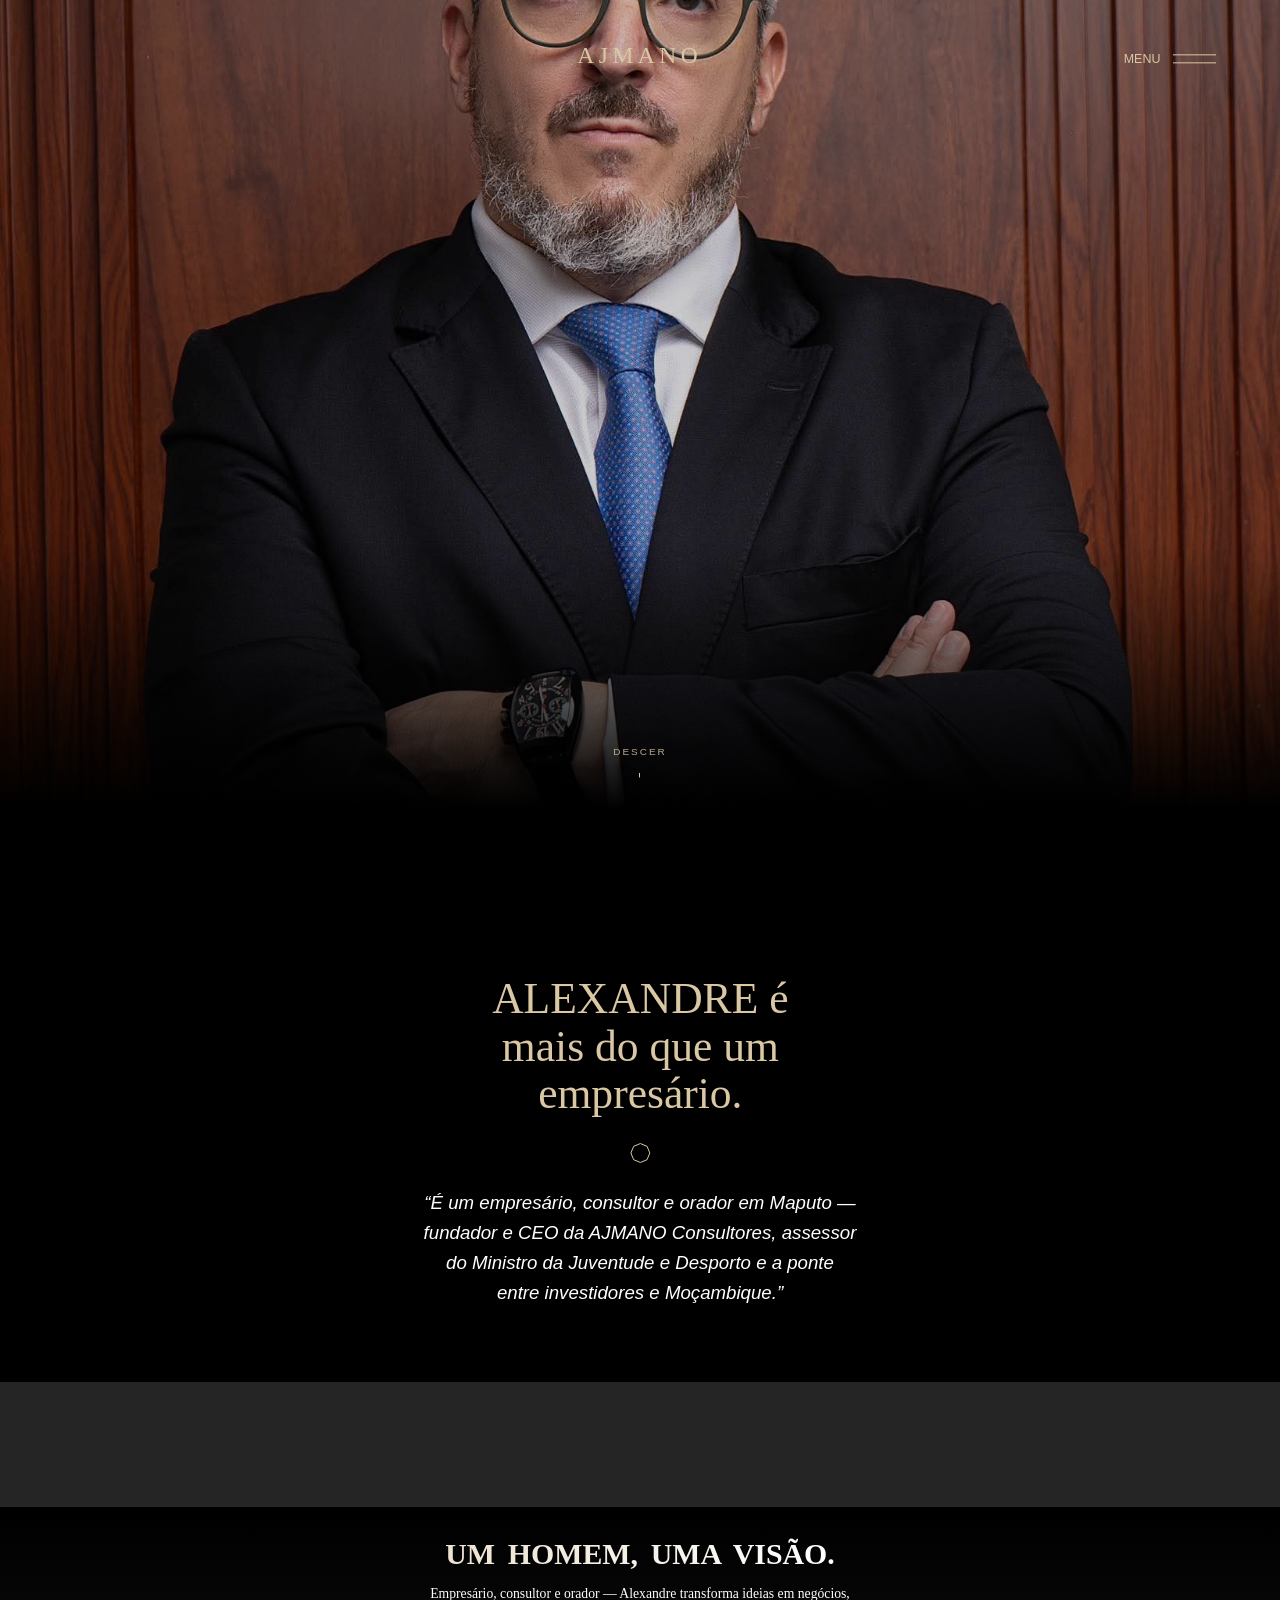
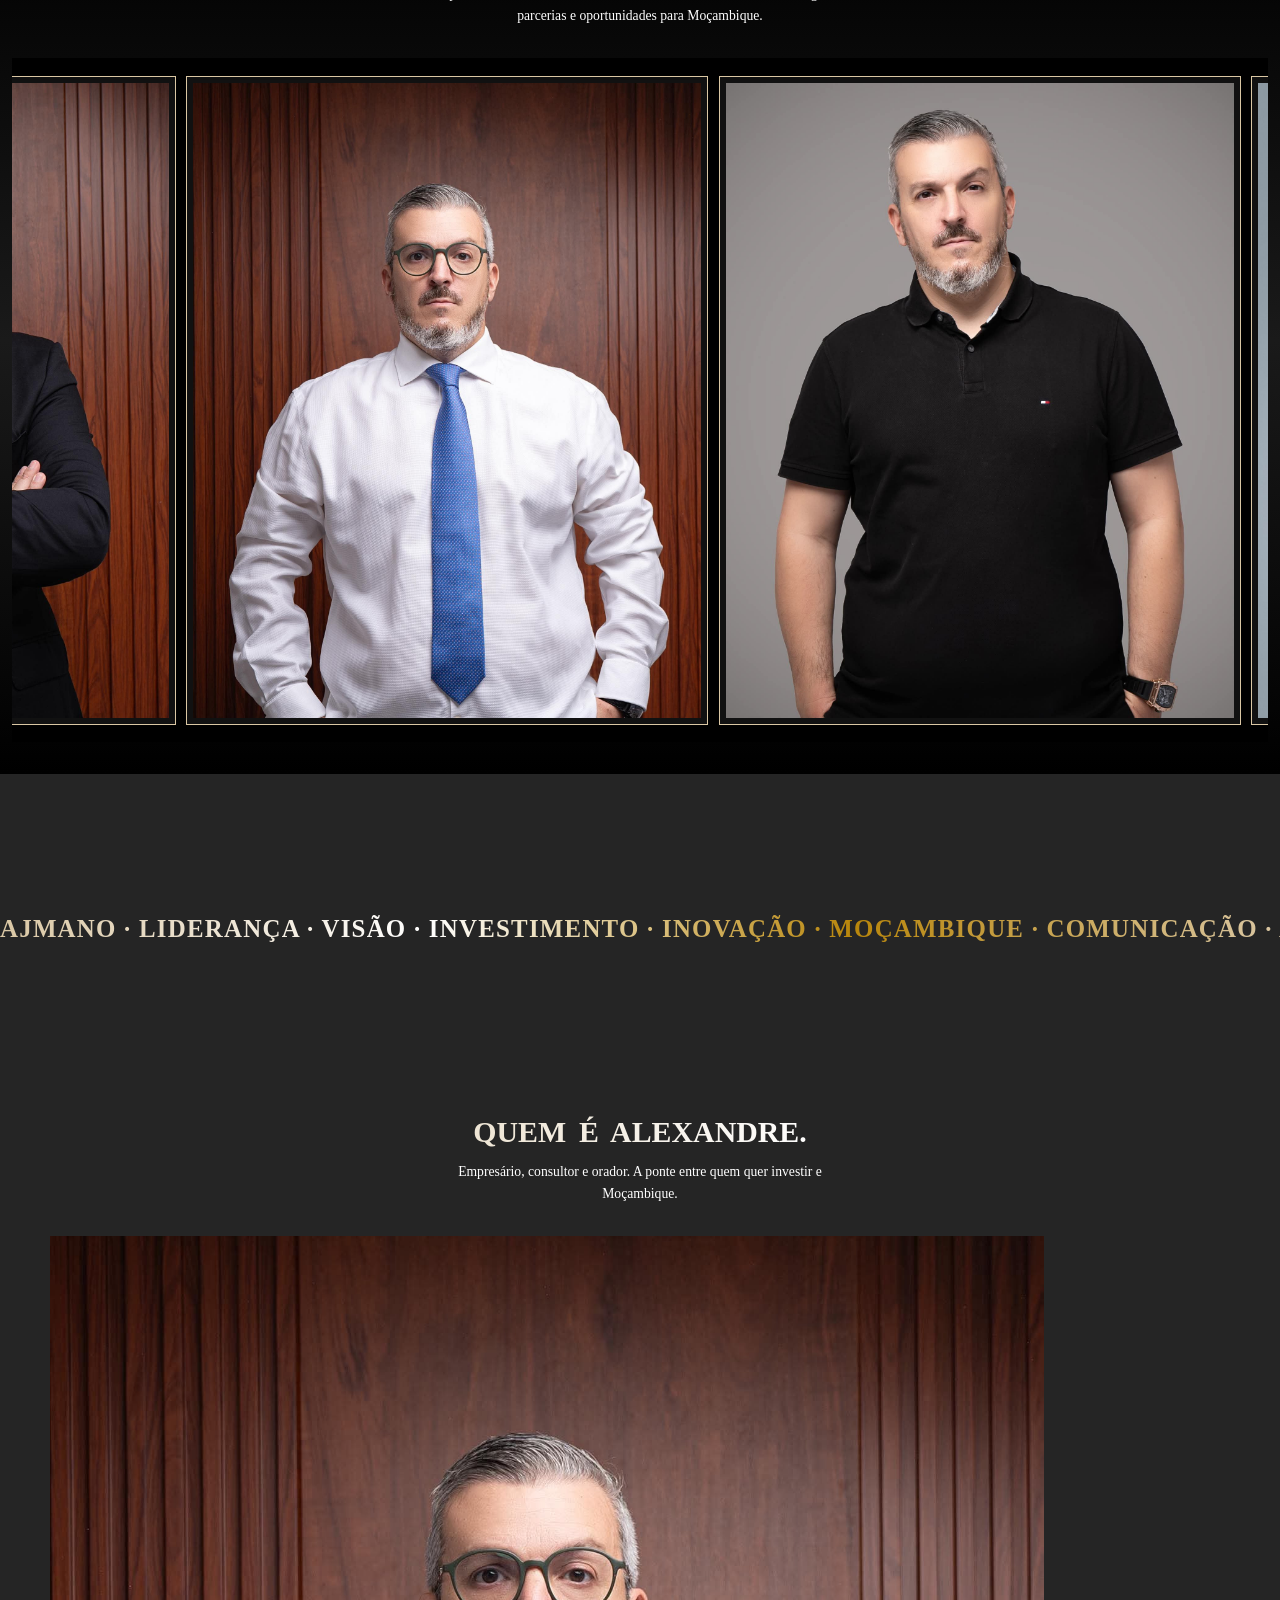
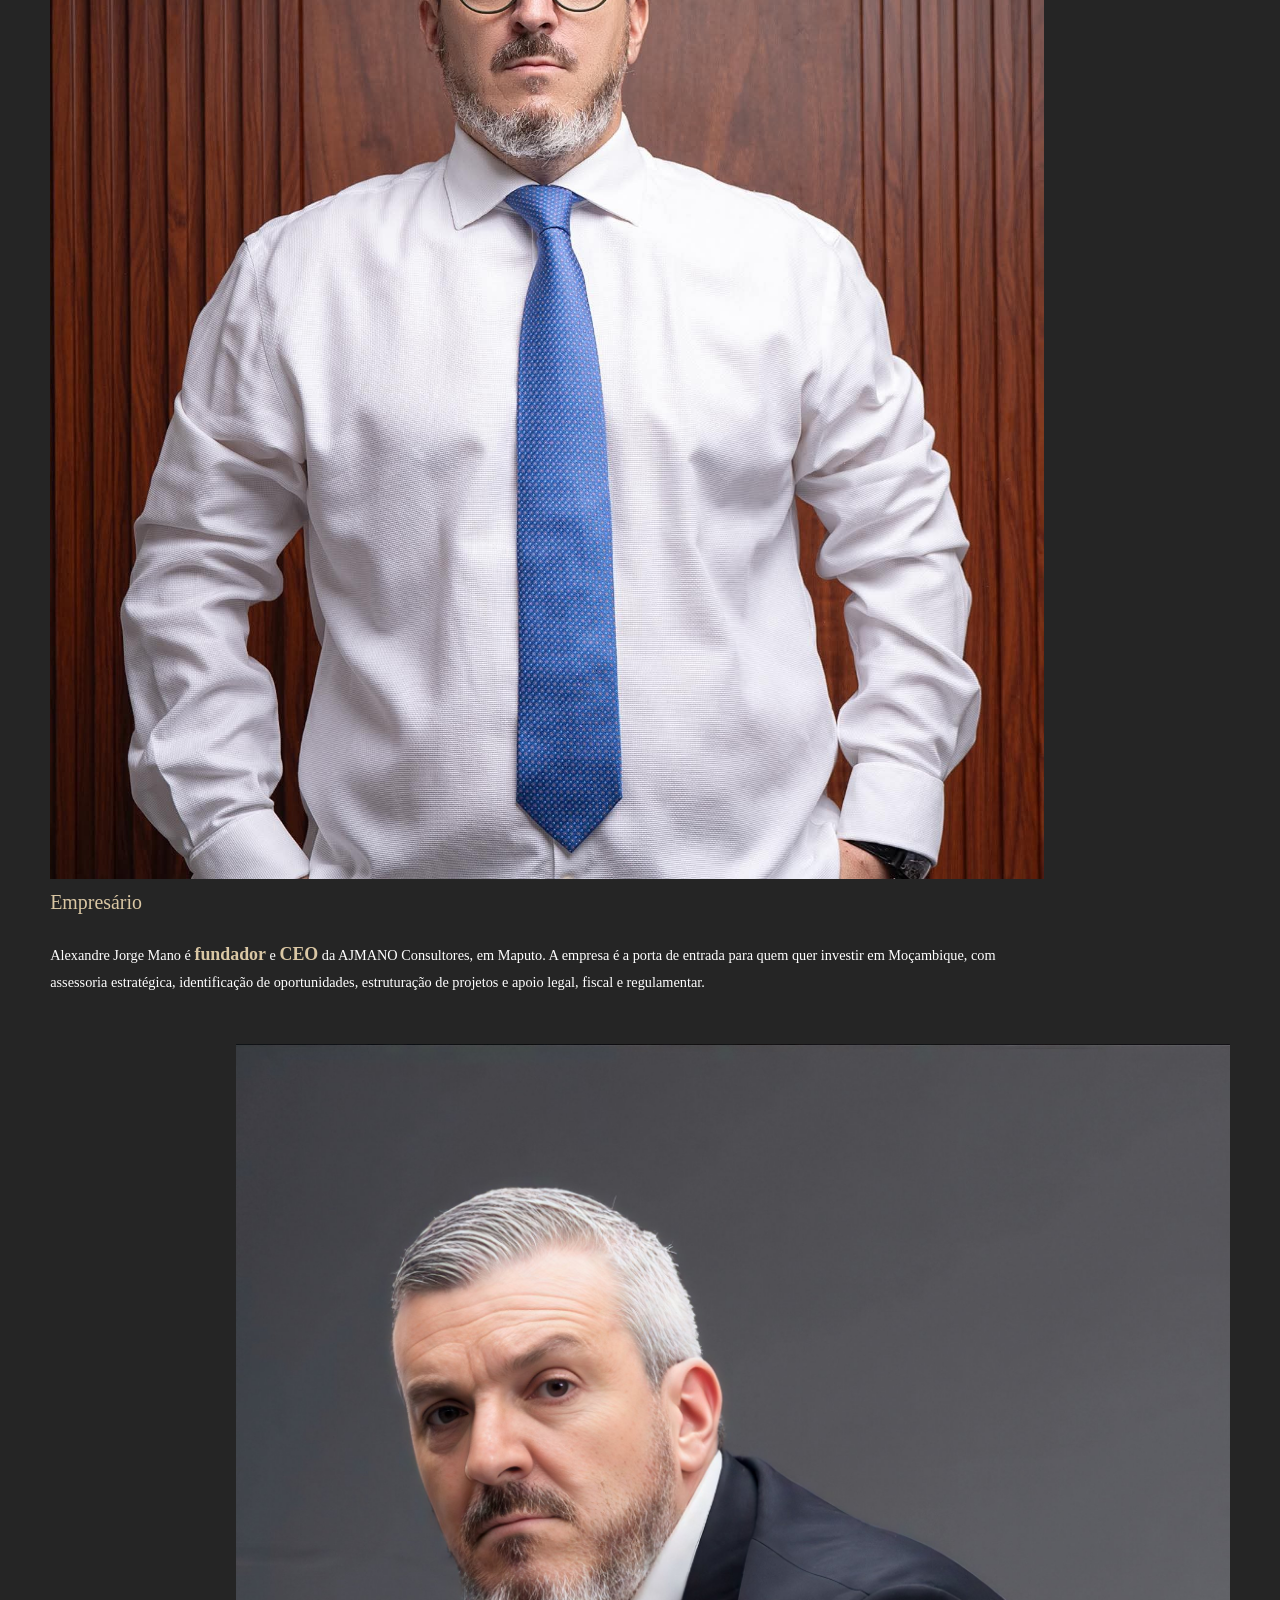
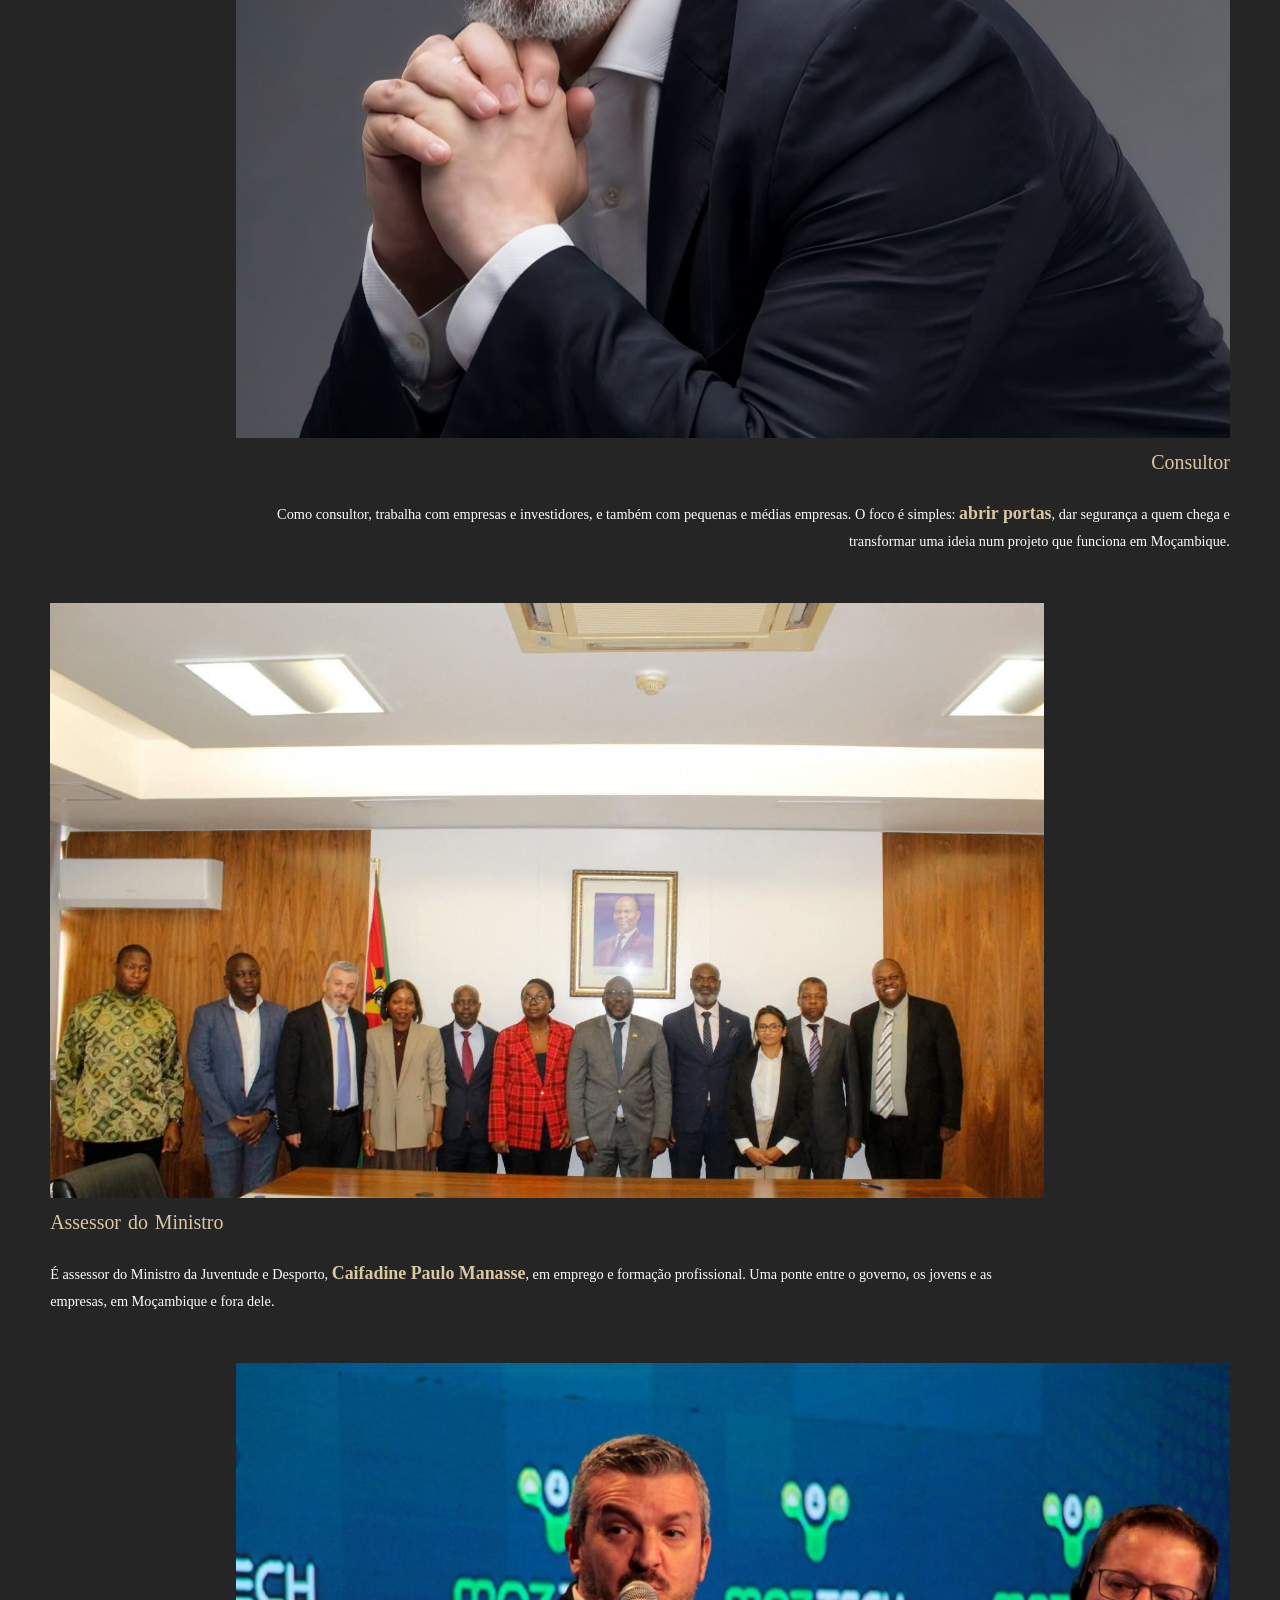
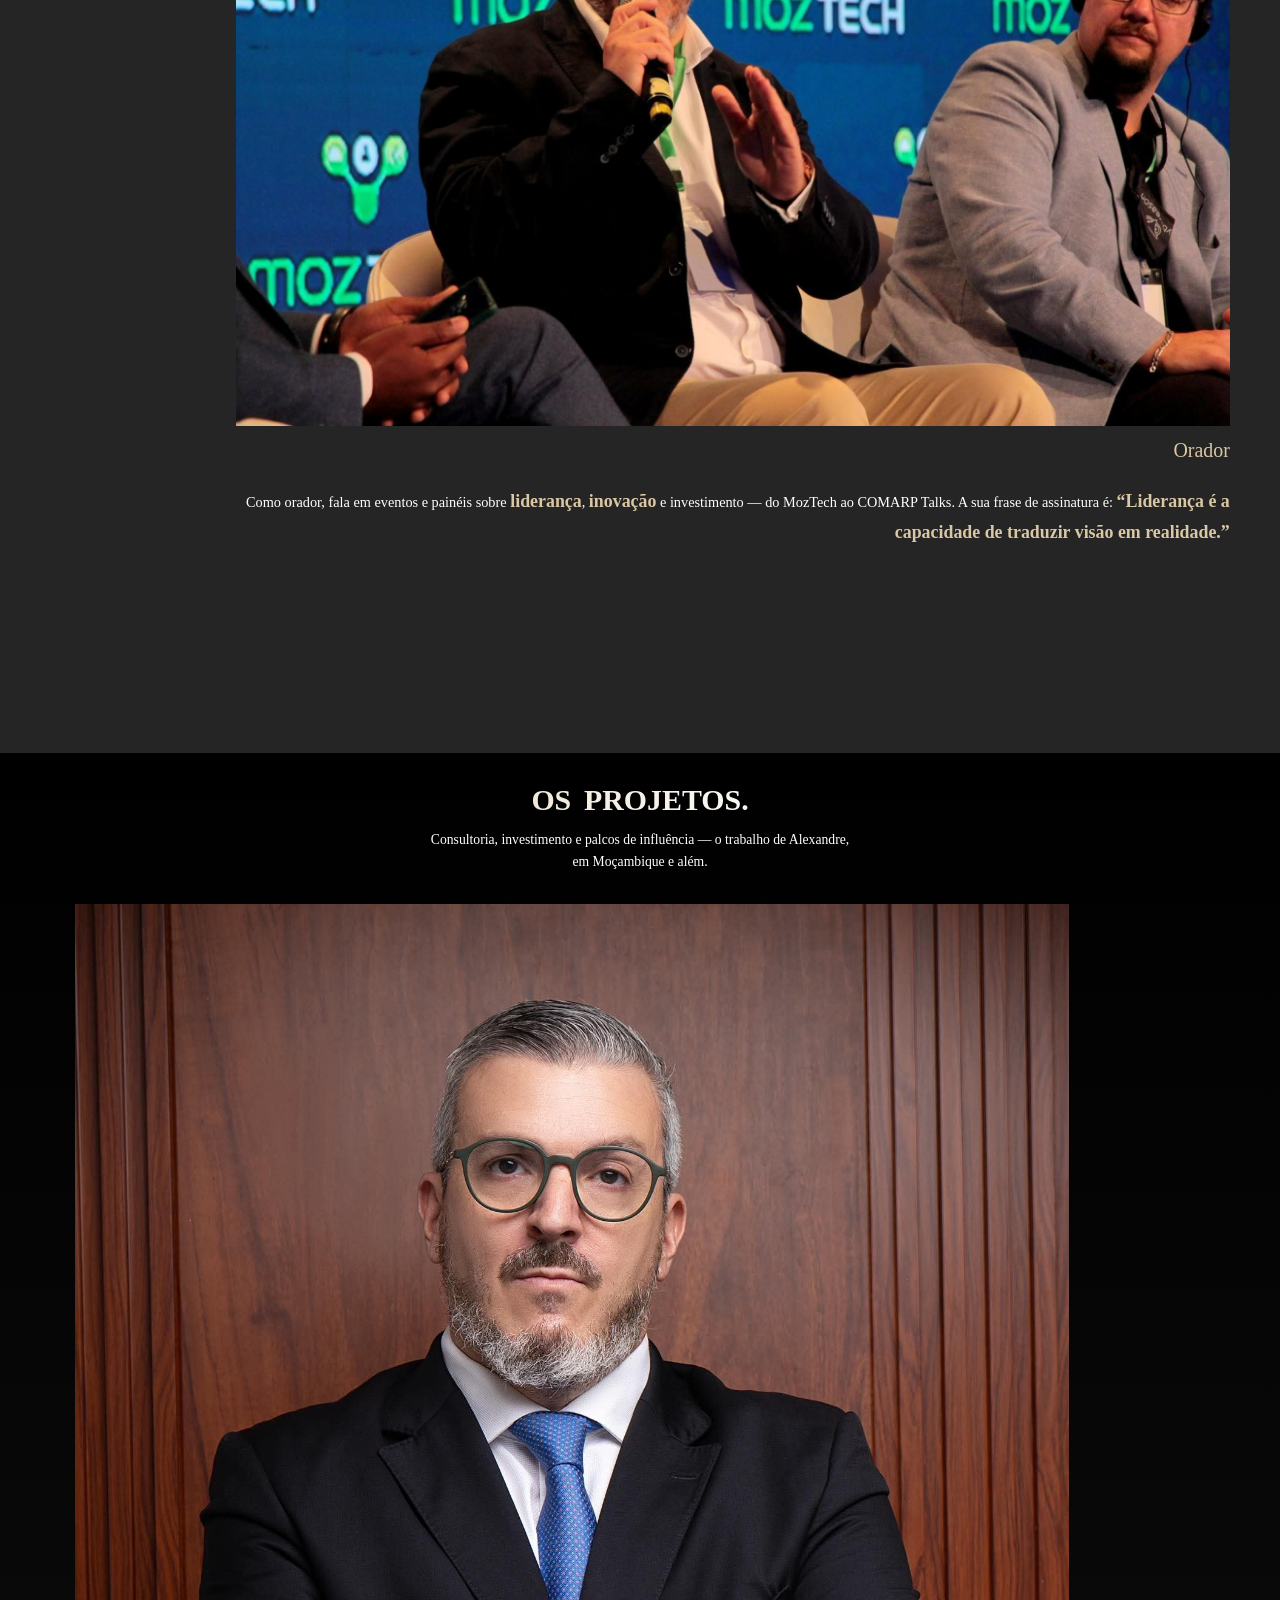
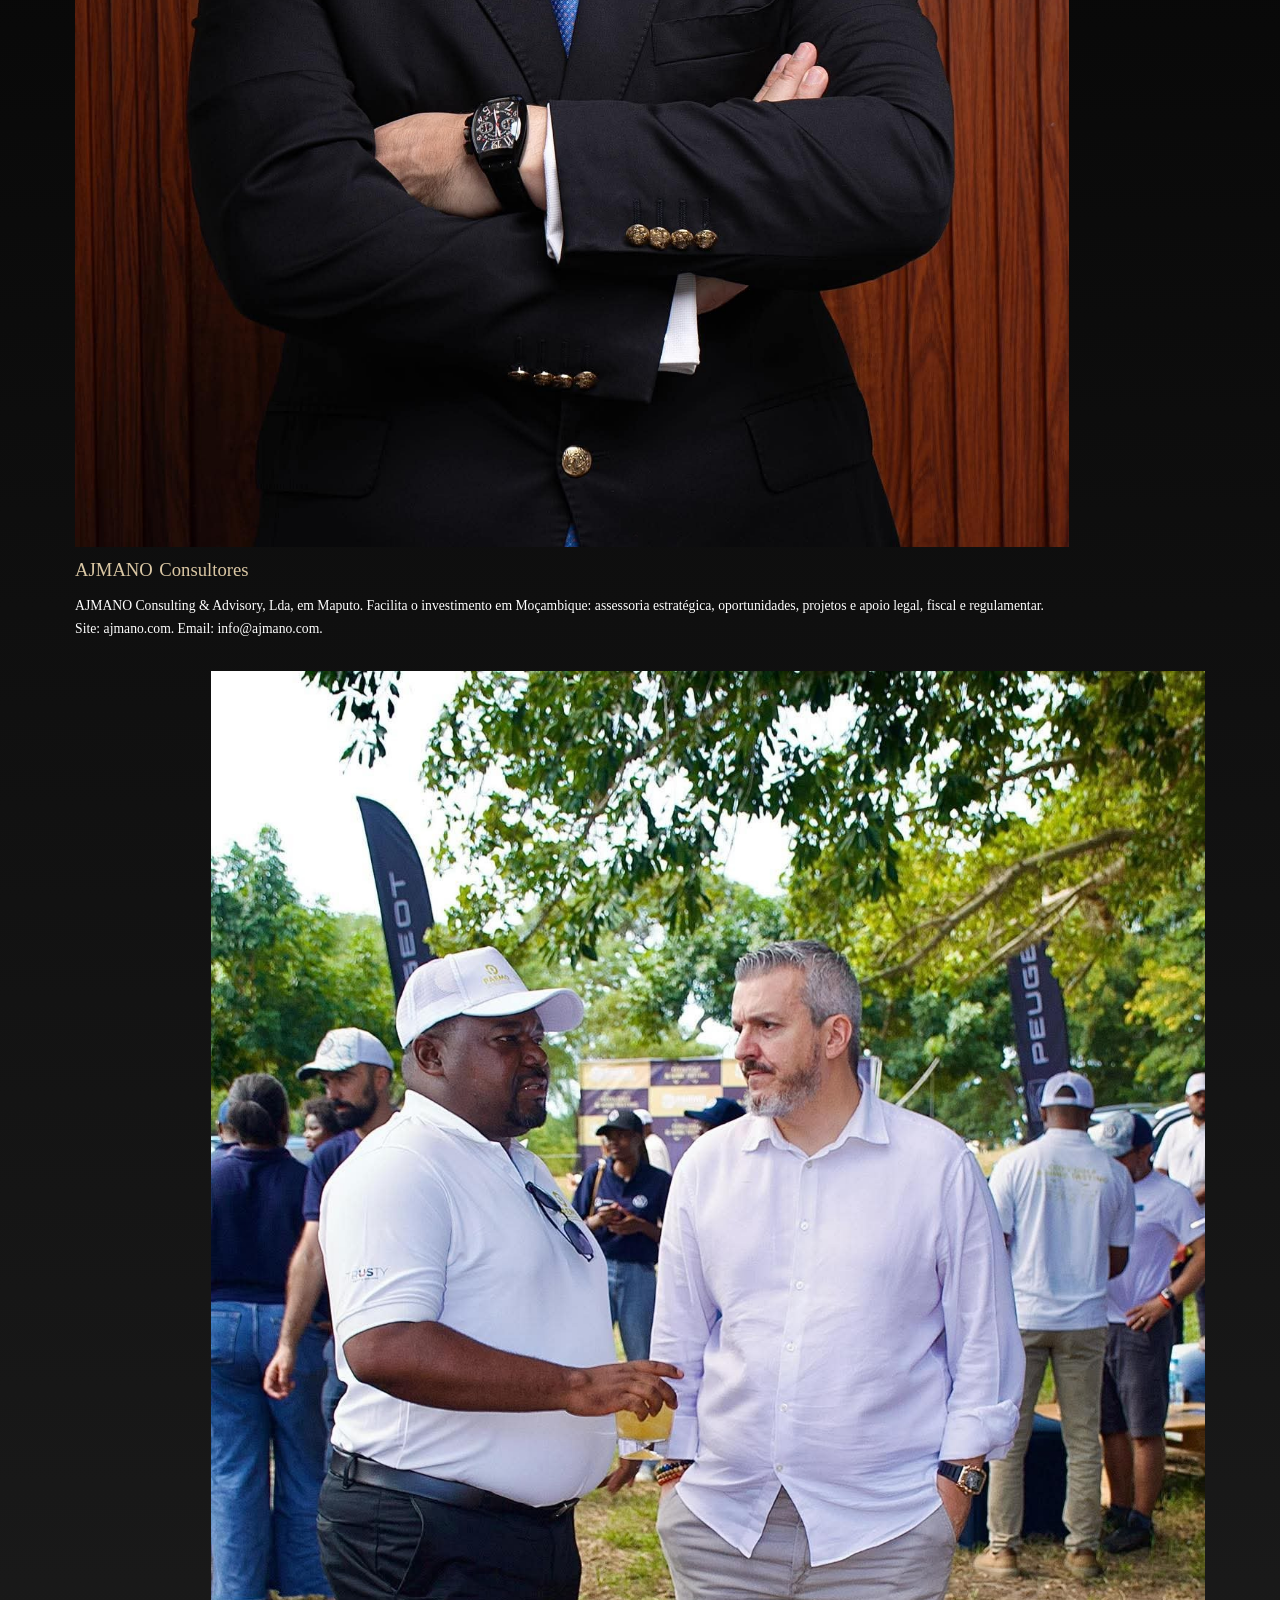
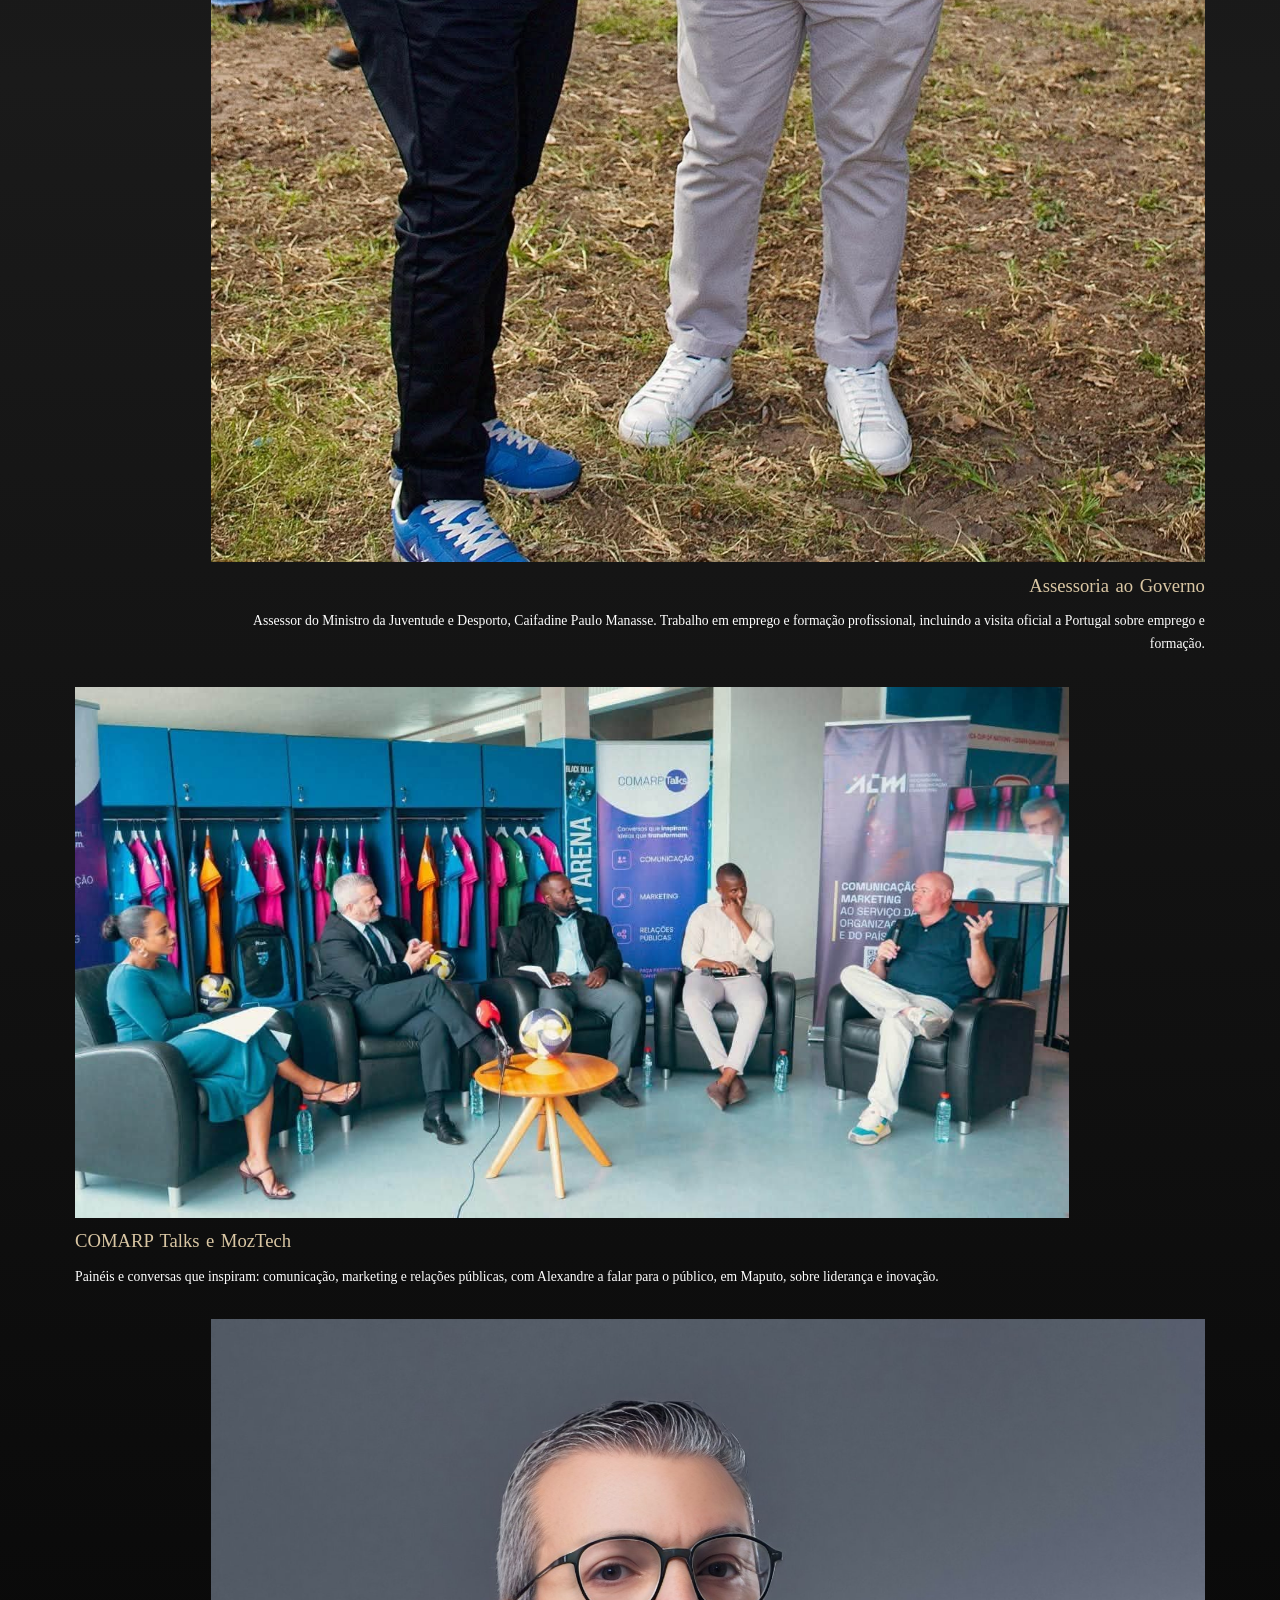
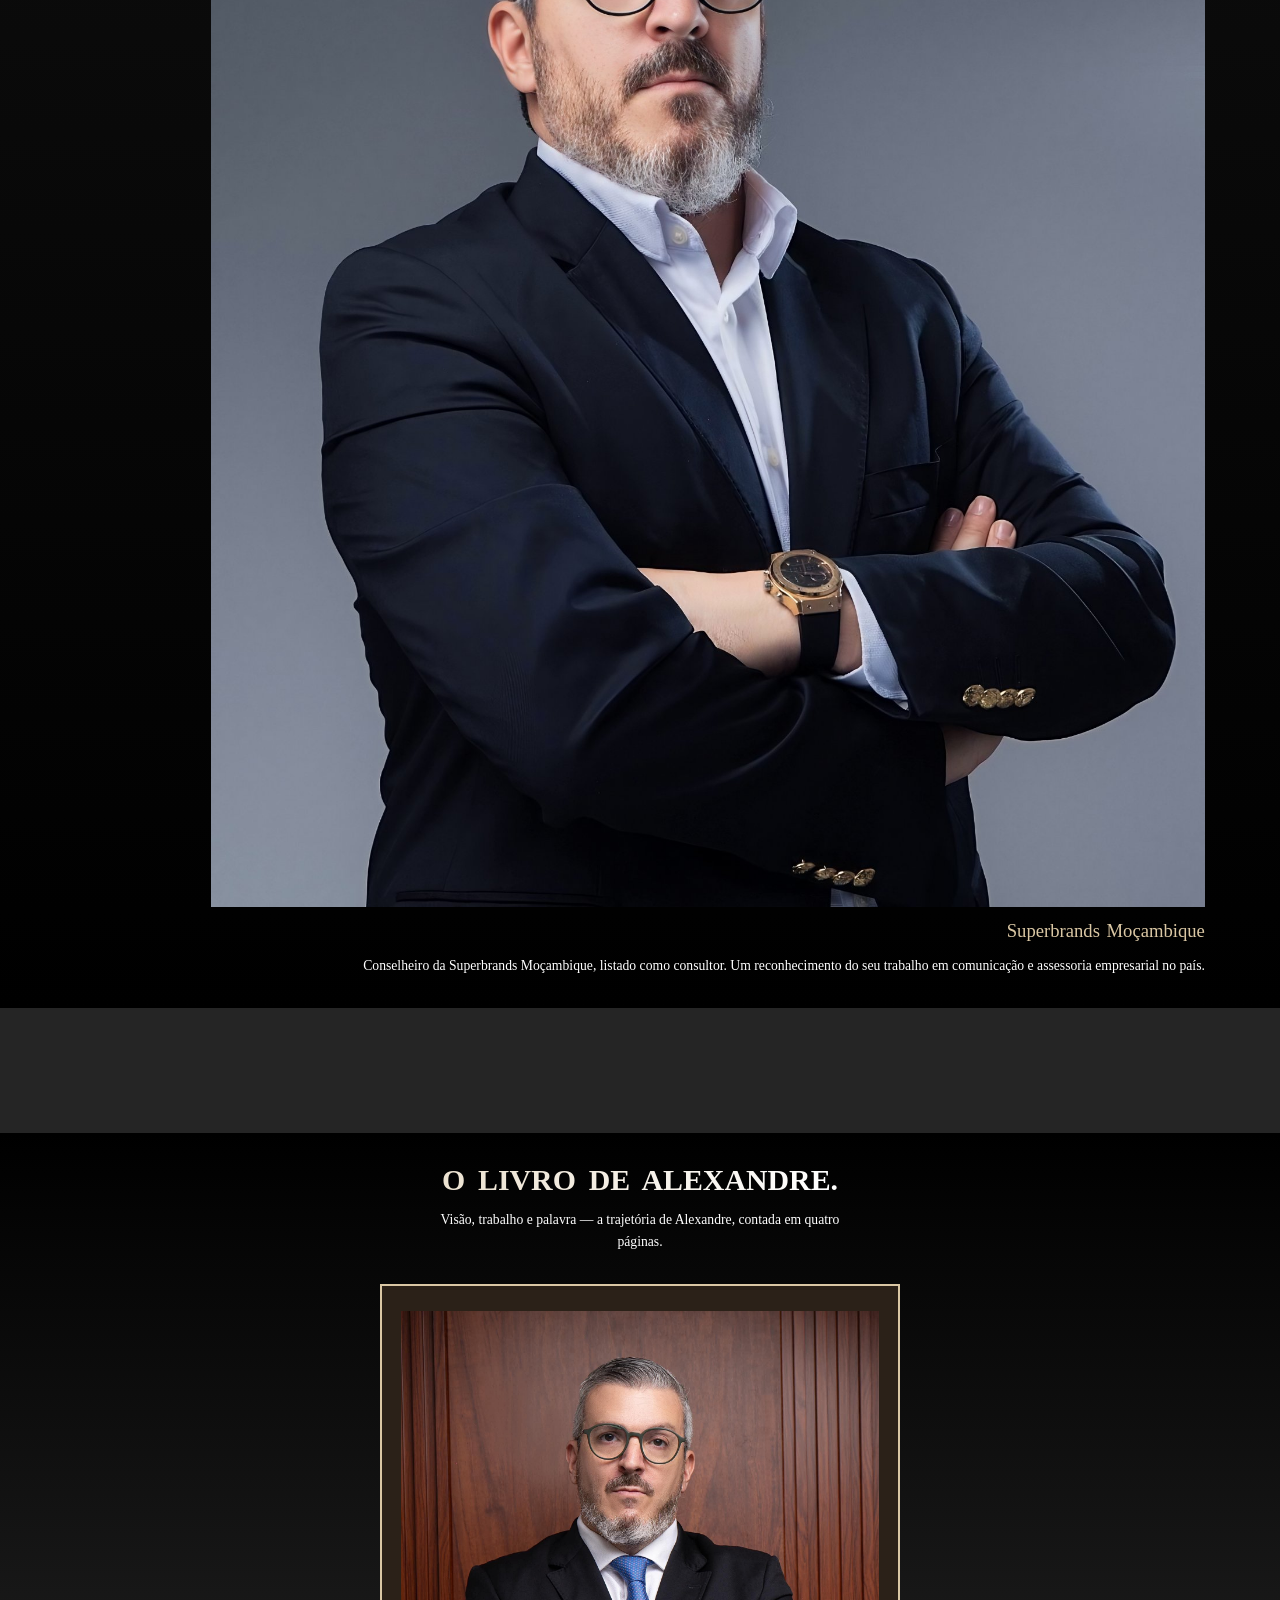
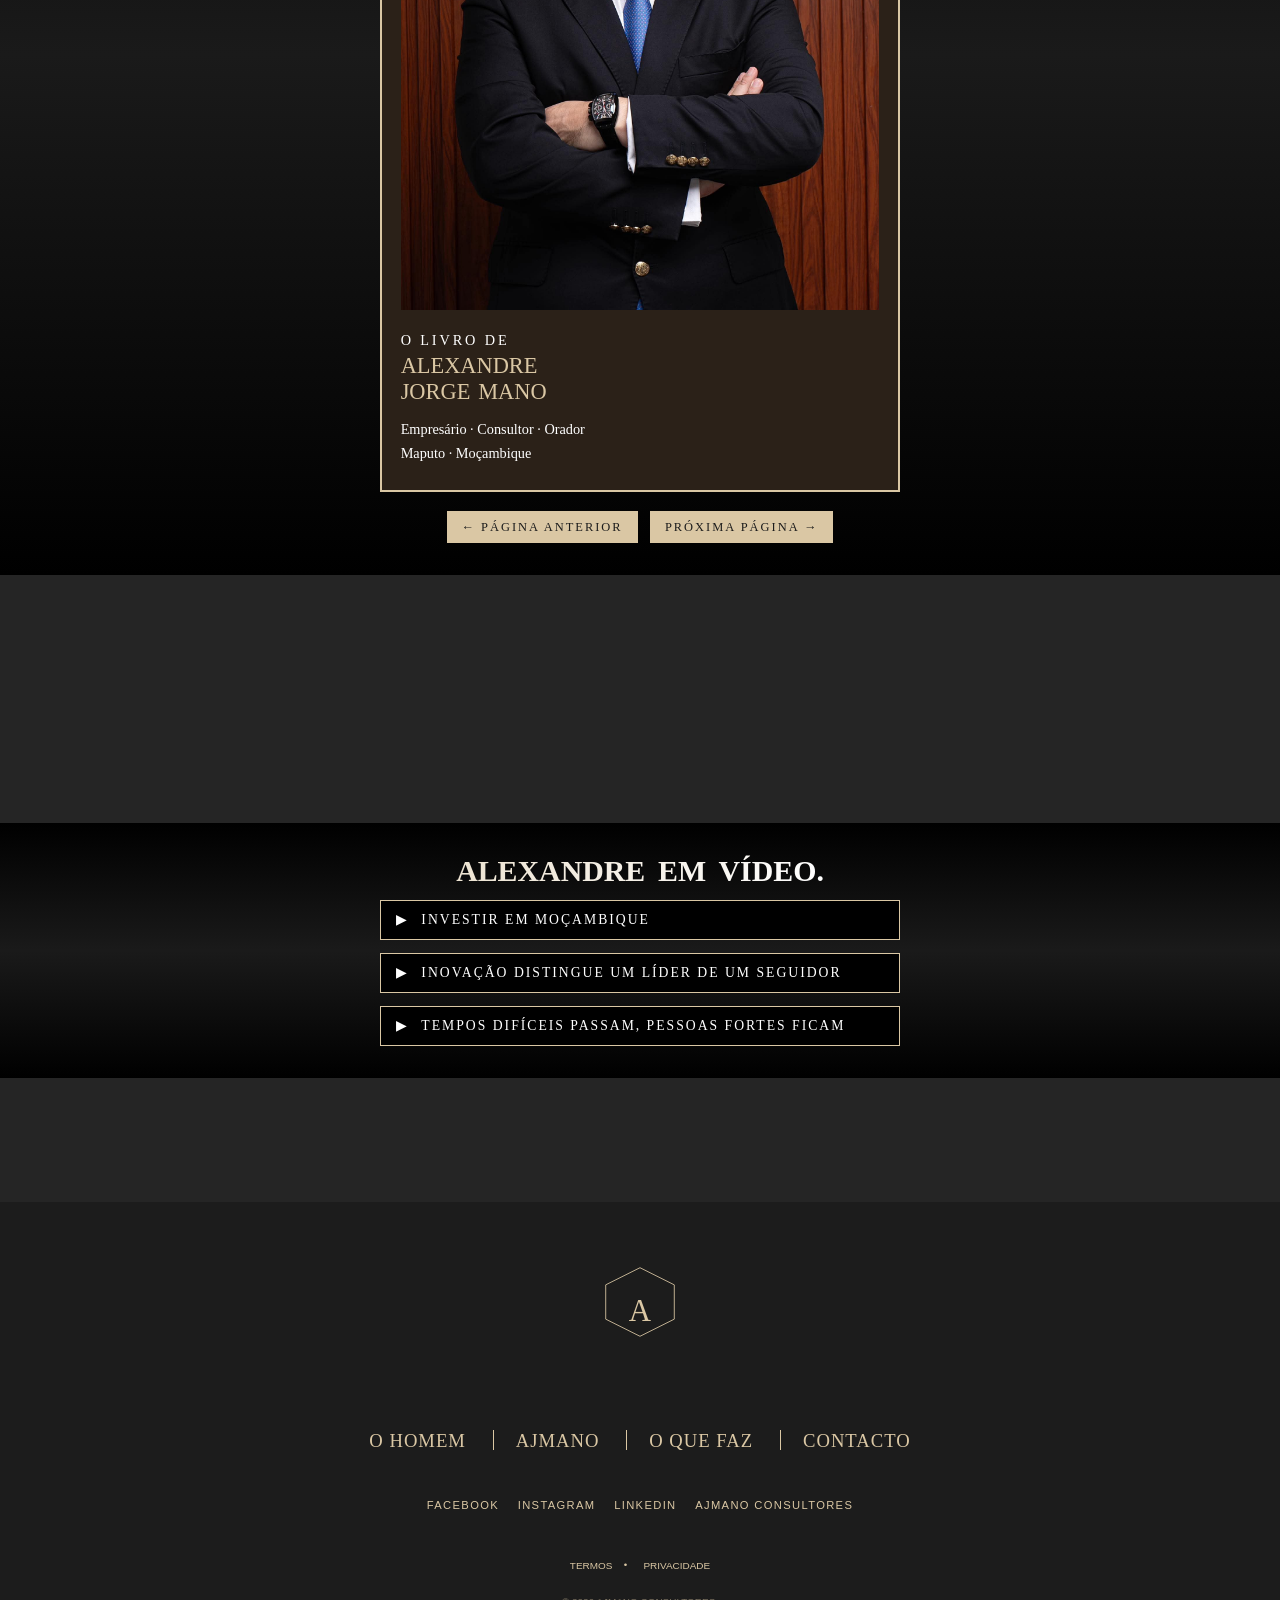
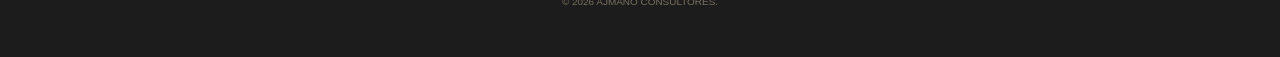
==== index.html @ eeb55386 "Ligar css v17 hero ecra inteiro" ====
<html class="no-js no-svg lenis active" lang="en" style="--vhmobilebar: 8.01px;"><!-- <![endif] --><head>
  <meta charset="UTF-8">
  <meta name="description" content="Empresário, consultor e orador">
  <link rel="stylesheet" href="css/style.css" type="text/css" media="screen">
  <meta http-equiv="Content-Type" content="text/html; charset=UTF-8">
  <meta http-equiv="X-UA-Compatible" content="IE=edge">
  <meta name="viewport" content="width=device-width, initial-scale=1">
  <link rel="author" href="https://fernanda312.github.io/alexandre-jorge-mano/wp-content/themes/fine-dine-club/humans.txt">
  <link rel="pingback" href="https://fernanda312.github.io/alexandre-jorge-mano/xmlrpc.php">
  <link rel="profile" href="http://gmpg.org/xfn/11">
  <meta name="robots" content="index, follow, max-image-preview:large, max-snippet:-1, max-video-preview:-1">

	<!-- This site is optimized with the Yoast SEO plugin v21.1 - https://yoast.com/wordpress/plugins/seo/ -->
	<title>ALEXANDRE JORGE MANO · Maputo</title>
	<meta name="description" content="Alexandre Jorge Mano, empresário, consultor e orador em Maputo — fundador e CEO da AJMANO Consultores, a ponte entre investidores e Moçambique.">
	<link rel="canonical" href="https://fernanda312.github.io/alexandre-jorge-mano/the-concept/">
	<meta property="og:locale" content="en_US">
	<meta property="og:type" content="article">
	<meta property="og:title" content="Alexandre Jorge Mano">
	<meta property="og:description" content="Dive into the elegant world of our private members' club in Dubai, an experience to be savoured.">
	<meta property="og:url" content="https://fernanda312.github.io/alexandre-jorge-mano/the-concept/">
	<meta property="og:site_name" content="AJMANO">
	<meta property="article:modified_time" content="2023-01-05T13:53:53+00:00">
	<meta name="twitter:card" content="summary_large_image">
	<script type="application/ld+json" class="yoast-schema-graph">{"@context":"https://schema.org","@graph":[{"@type":"WebPage","@id":"https://fernanda312.github.io/alexandre-jorge-mano/the-concept/","url":"https://fernanda312.github.io/alexandre-jorge-mano/the-concept/","name":"Alexandre Jorge Mano","isPartOf":{"@id":"https://fernanda312.github.io/alexandre-jorge-mano/#website"},"datePublished":"2022-12-15T03:40:16+00:00","dateModified":"2023-01-05T13:53:53+00:00","description":"Dive into the elegant world of our private members' club in Dubai, an experience to be savoured.","breadcrumb":{"@id":"https://fernanda312.github.io/alexandre-jorge-mano/the-concept/#breadcrumb"},"inLanguage":"en","potentialAction":[{"@type":"ReadAction","target":["https://fernanda312.github.io/alexandre-jorge-mano/the-concept/"]}]},{"@type":"BreadcrumbList","@id":"https://fernanda312.github.io/alexandre-jorge-mano/the-concept/#breadcrumb","itemListElement":[{"@type":"ListItem","position":1,"name":"Home","item":"https://fernanda312.github.io/alexandre-jorge-mano/"},{"@type":"ListItem","position":2,"name":"Alexandre Jorge Mano"}]},{"@type":"WebSite","@id":"https://fernanda312.github.io/alexandre-jorge-mano/#website","url":"https://fernanda312.github.io/alexandre-jorge-mano/","name":"AJMANO","description":"Empresário, consultor e orador","publisher":{"@id":"https://fernanda312.github.io/alexandre-jorge-mano/#organization"},"alternateName":"Empresário, consultor e orador","potentialAction":[{"@type":"SearchAction","target":{"@type":"EntryPoint","urlTemplate":"https://fernanda312.github.io/alexandre-jorge-mano/?s={search_term_string}"},"query-input":"required name=search_term_string"}],"inLanguage":"en"},{"@type":"Organization","@id":"https://fernanda312.github.io/alexandre-jorge-mano/#organization","name":"AJMANO","alternateName":"Empresário, consultor e orador","url":"https://fernanda312.github.io/alexandre-jorge-mano/","logo":{"@type":"ImageObject","inLanguage":"en","@id":"https://fernanda312.github.io/alexandre-jorge-mano/#/schema/logo/image/","url":"https://fernanda312.github.io/alexandre-jorge-mano/wp-content/uploads/2022/12/Favicon-FDC-02.png","contentUrl":"https://fernanda312.github.io/alexandre-jorge-mano/wp-content/uploads/2022/12/Favicon-FDC-02.png","width":300,"height":300,"caption":"AJMANO"},"image":{"@id":"https://fernanda312.github.io/alexandre-jorge-mano/#/schema/logo/image/"}}]}</script>
	<!-- / Yoast SEO plugin. -->


<link rel="alternate" type="application/rss+xml" title="AJMANO » Feed" href="https://fernanda312.github.io/alexandre-jorge-mano/feed/">
<link rel="alternate" type="application/rss+xml" title="AJMANO » Comments Feed" href="https://fernanda312.github.io/alexandre-jorge-mano/comments/feed/">
<link rel="alternate" title="oEmbed (JSON)" type="application/json+oembed" href="https://fernanda312.github.io/alexandre-jorge-mano/wp-json/oembed/1.0/embed?url=https%3A%2F%2Ffernanda312.github.io%2Falexandre-jorge-mano%2F">
<link rel="alternate" title="oEmbed (XML)" type="text/xml+oembed" href="https://fernanda312.github.io/alexandre-jorge-mano/wp-json/oembed/1.0/embed?url=https%3A%2F%2Ffernanda312.github.io%2Falexandre-jorge-mano%2F&amp;format=xml">
<style id="wp-img-auto-sizes-contain-inline-css">
img:is([sizes=auto i],[sizes^="auto," i]){contain-intrinsic-size:3000px 1500px}
/*# sourceURL=wp-img-auto-sizes-contain-inline-css */
</style>
<style id="wp-emoji-styles-inline-css">

	img.wp-smiley, img.emoji {
		display: inline !important;
		border: none !important;
		box-shadow: none !important;
		height: 1em !important;
		width: 1em !important;
		margin: 0 0.07em !important;
		vertical-align: -0.1em !important;
		background: none !important;
		padding: 0 !important;
	}
/*# sourceURL=wp-emoji-styles-inline-css */
</style>
<style id="wp-block-library-inline-css">
:root{--wp-block-synced-color:#7a00df;--wp-block-synced-color--rgb:122,0,223;--wp-bound-block-color:var(--wp-block-synced-color);--wp-editor-canvas-background:#ddd;--wp-admin-theme-color:#007cba;--wp-admin-theme-color--rgb:0,124,186;--wp-admin-theme-color-darker-10:#006ba1;--wp-admin-theme-color-darker-10--rgb:0,107,160.5;--wp-admin-theme-color-darker-20:#005a87;--wp-admin-theme-color-darker-20--rgb:0,90,135;--wp-admin-border-width-focus:2px}@media (min-resolution:192dpi){:root{--wp-admin-border-width-focus:1.5px}}.wp-element-button{cursor:pointer}:root .has-very-light-gray-background-color{background-color:#eee}:root .has-very-dark-gray-background-color{background-color:#313131}:root .has-very-light-gray-color{color:#eee}:root .has-very-dark-gray-color{color:#313131}:root .has-vivid-green-cyan-to-vivid-cyan-blue-gradient-background{background:linear-gradient(135deg,#00d084,#0693e3)}:root .has-purple-crush-gradient-background{background:linear-gradient(135deg,#34e2e4,#4721fb 50%,#ab1dfe)}:root .has-hazy-dawn-gradient-background{background:linear-gradient(135deg,#faaca8,#dad0ec)}:root .has-subdued-olive-gradient-background{background:linear-gradient(135deg,#fafae1,#67a671)}:root .has-atomic-cream-gradient-background{background:linear-gradient(135deg,#fdd79a,#004a59)}:root .has-nightshade-gradient-background{background:linear-gradient(135deg,#330968,#31cdcf)}:root .has-midnight-gradient-background{background:linear-gradient(135deg,#020381,#2874fc)}:root{--wp--preset--font-size--normal:16px;--wp--preset--font-size--huge:42px}.has-regular-font-size{font-size:1em}.has-larger-font-size{font-size:2.625em}.has-normal-font-size{font-size:var(--wp--preset--font-size--normal)}.has-huge-font-size{font-size:var(--wp--preset--font-size--huge)}:root .has-text-align-center{text-align:center}:root .has-text-align-left{text-align:left}:root .has-text-align-right{text-align:right}.has-fit-text{white-space:nowrap!important}#end-resizable-editor-section{display:none}.aligncenter{clear:both}.items-justified-left{justify-content:flex-start}.items-justified-center{justify-content:center}.items-justified-right{justify-content:flex-end}.items-justified-space-between{justify-content:space-between}.screen-reader-text{word-wrap:normal!important;border:0;clip-path:inset(50%);height:1px;margin:-1px;overflow:hidden;padding:0;position:absolute;width:1px;word-break:normal!important}.screen-reader-text:focus{background-color:#ddd;clip-path:none;color:#444;display:block;font-size:1em;height:auto;left:5px;line-height:normal;padding:15px 23px 14px;text-decoration:none;top:5px;width:auto;z-index:100000}html :where(.has-border-color){border-style:solid}html :where([style^=border-color],[style*=";border-color"],[style*="; border-color"]){border-style:solid}html :where([style^=border-top-color],[style*=";border-top-color"],[style*="; border-top-color"]){border-top-style:solid}html :where([style^=border-right-color],[style*=";border-right-color"],[style*="; border-right-color"]){border-right-style:solid}html :where([style^=border-bottom-color],[style*=";border-bottom-color"],[style*="; border-bottom-color"]){border-bottom-style:solid}html :where([style^=border-left-color],[style*=";border-left-color"],[style*="; border-left-color"]){border-left-style:solid}html :where([style^=border-width],[style*=";border-width"],[style*="; border-width"]){border-style:solid}html :where([style^=border-top-width],[style*=";border-top-width"],[style*="; border-top-width"]){border-top-style:solid}html :where([style^=border-right-width],[style*=";border-right-width"],[style*="; border-right-width"]){border-right-style:solid}html :where([style^=border-bottom-width],[style*=";border-bottom-width"],[style*="; border-bottom-width"]){border-bottom-style:solid}html :where([style^=border-left-width],[style*=";border-left-width"],[style*="; border-left-width"]){border-left-style:solid}html :where(img[class*=wp-image-]){height:auto;max-width:100%}:where(figure){margin:0 0 1em}html :where(.is-position-sticky){--wp-admin--admin-bar--position-offset:var(--wp-admin--admin-bar--height,0px)}@media screen and (max-width:600px){html :where(.is-position-sticky){--wp-admin--admin-bar--position-offset:0px}}

/*# sourceURL=/wp-includes/css/dist/block-library/common.min.css */
</style>
<style id="classic-theme-styles-inline-css">
/*! This file is auto-generated */
.wp-block-button__link{color:#fff;background-color:#32373c;border-radius:9999px;box-shadow:none;text-decoration:none;padding:calc(.667em + 2px) calc(1.333em + 2px);font-size:1.125em}.wp-block-file__button{background:#32373c;color:#fff;text-decoration:none}
/*# sourceURL=/wp-includes/css/classic-themes.min.css */
</style>

<style id="global-styles-inline-css">
:root{--wp--preset--aspect-ratio--square: 1;--wp--preset--aspect-ratio--4-3: 4/3;--wp--preset--aspect-ratio--3-4: 3/4;--wp--preset--aspect-ratio--3-2: 3/2;--wp--preset--aspect-ratio--2-3: 2/3;--wp--preset--aspect-ratio--16-9: 16/9;--wp--preset--aspect-ratio--9-16: 9/16;--wp--preset--color--black: #000000;--wp--preset--color--cyan-bluish-gray: #abb8c3;--wp--preset--color--white: #ffffff;--wp--preset--color--pale-pink: #f78da7;--wp--preset--color--vivid-red: #cf2e2e;--wp--preset--color--luminous-vivid-orange: #ff6900;--wp--preset--color--luminous-vivid-amber: #fcb900;--wp--preset--color--light-green-cyan: #7bdcb5;--wp--preset--color--vivid-green-cyan: #00d084;--wp--preset--color--pale-cyan-blue: #8ed1fc;--wp--preset--color--vivid-cyan-blue: #0693e3;--wp--preset--color--vivid-purple: #9b51e0;--wp--preset--gradient--vivid-cyan-blue-to-vivid-purple: linear-gradient(135deg,rgb(6,147,227) 0%,rgb(155,81,224) 100%);--wp--preset--gradient--light-green-cyan-to-vivid-green-cyan: linear-gradient(135deg,rgb(122,220,180) 0%,rgb(0,208,130) 100%);--wp--preset--gradient--luminous-vivid-amber-to-luminous-vivid-orange: linear-gradient(135deg,rgb(252,185,0) 0%,rgb(255,105,0) 100%);--wp--preset--gradient--luminous-vivid-orange-to-vivid-red: linear-gradient(135deg,rgb(255,105,0) 0%,rgb(207,46,46) 100%);--wp--preset--gradient--very-light-gray-to-cyan-bluish-gray: linear-gradient(135deg,rgb(238,238,238) 0%,rgb(169,184,195) 100%);--wp--preset--gradient--cool-to-warm-spectrum: linear-gradient(135deg,rgb(74,234,220) 0%,rgb(151,120,209) 20%,rgb(207,42,186) 40%,rgb(238,44,130) 60%,rgb(251,105,98) 80%,rgb(254,248,76) 100%);--wp--preset--gradient--blush-light-purple: linear-gradient(135deg,rgb(255,206,236) 0%,rgb(152,150,240) 100%);--wp--preset--gradient--blush-bordeaux: linear-gradient(135deg,rgb(254,205,165) 0%,rgb(254,45,45) 50%,rgb(107,0,62) 100%);--wp--preset--gradient--luminous-dusk: linear-gradient(135deg,rgb(255,203,112) 0%,rgb(199,81,192) 50%,rgb(65,88,208) 100%);--wp--preset--gradient--pale-ocean: linear-gradient(135deg,rgb(255,245,203) 0%,rgb(182,227,212) 50%,rgb(51,167,181) 100%);--wp--preset--gradient--electric-grass: linear-gradient(135deg,rgb(202,248,128) 0%,rgb(113,206,126) 100%);--wp--preset--gradient--midnight: linear-gradient(135deg,rgb(2,3,129) 0%,rgb(40,116,252) 100%);--wp--preset--font-size--small: 13px;--wp--preset--font-size--medium: 20px;--wp--preset--font-size--large: 36px;--wp--preset--font-size--x-large: 42px;--wp--preset--spacing--20: 0.44rem;--wp--preset--spacing--30: 0.67rem;--wp--preset--spacing--40: 1rem;--wp--preset--spacing--50: 1.5rem;--wp--preset--spacing--60: 2.25rem;--wp--preset--spacing--70: 3.38rem;--wp--preset--spacing--80: 5.06rem;--wp--preset--shadow--natural: 6px 6px 9px rgba(0, 0, 0, 0.2);--wp--preset--shadow--deep: 12px 12px 50px rgba(0, 0, 0, 0.4);--wp--preset--shadow--sharp: 6px 6px 0px rgba(0, 0, 0, 0.2);--wp--preset--shadow--outlined: 6px 6px 0px -3px rgb(255, 255, 255), 6px 6px rgb(0, 0, 0);--wp--preset--shadow--crisp: 6px 6px 0px rgb(0, 0, 0);}.wp-block-button{--wp--preset--dimension--25: 25%;--wp--preset--dimension--50: 50%;--wp--preset--dimension--75: 75%;--wp--preset--dimension--100: 100%;}:where(body) { margin: 0; }:where(.is-layout-flex){gap: 0.5em;}:where(.is-layout-grid){gap: 0.5em;}body .is-layout-flex{display: flex;}.is-layout-flex{flex-wrap: wrap;align-items: center;}.is-layout-flex > :is(*, div){margin: 0;}body .is-layout-grid{display: grid;}.is-layout-grid > :is(*, div){margin: 0;}body{padding-top: 0px;padding-right: 0px;padding-bottom: 0px;padding-left: 0px;}:root :where(.wp-element-button, .wp-block-button__link){background-color: #32373c;border-width: 0;color: #fff;font-family: inherit;font-size: inherit;font-style: inherit;font-weight: inherit;letter-spacing: inherit;line-height: inherit;padding-top: calc(0.667em + 2px);padding-right: calc(1.333em + 2px);padding-bottom: calc(0.667em + 2px);padding-left: calc(1.333em + 2px);text-decoration: none;text-transform: inherit;}.has-black-color{color: var(--wp--preset--color--black) !important;}.has-cyan-bluish-gray-color{color: var(--wp--preset--color--cyan-bluish-gray) !important;}.has-white-color{color: var(--wp--preset--color--white) !important;}.has-pale-pink-color{color: var(--wp--preset--color--pale-pink) !important;}.has-vivid-red-color{color: var(--wp--preset--color--vivid-red) !important;}.has-luminous-vivid-orange-color{color: var(--wp--preset--color--luminous-vivid-orange) !important;}.has-luminous-vivid-amber-color{color: var(--wp--preset--color--luminous-vivid-amber) !important;}.has-light-green-cyan-color{color: var(--wp--preset--color--light-green-cyan) !important;}.has-vivid-green-cyan-color{color: var(--wp--preset--color--vivid-green-cyan) !important;}.has-pale-cyan-blue-color{color: var(--wp--preset--color--pale-cyan-blue) !important;}.has-vivid-cyan-blue-color{color: var(--wp--preset--color--vivid-cyan-blue) !important;}.has-vivid-purple-color{color: var(--wp--preset--color--vivid-purple) !important;}.has-black-background-color{background-color: var(--wp--preset--color--black) !important;}.has-cyan-bluish-gray-background-color{background-color: var(--wp--preset--color--cyan-bluish-gray) !important;}.has-white-background-color{background-color: var(--wp--preset--color--white) !important;}.has-pale-pink-background-color{background-color: var(--wp--preset--color--pale-pink) !important;}.has-vivid-red-background-color{background-color: var(--wp--preset--color--vivid-red) !important;}.has-luminous-vivid-orange-background-color{background-color: var(--wp--preset--color--luminous-vivid-orange) !important;}.has-luminous-vivid-amber-background-color{background-color: var(--wp--preset--color--luminous-vivid-amber) !important;}.has-light-green-cyan-background-color{background-color: var(--wp--preset--color--light-green-cyan) !important;}.has-vivid-green-cyan-background-color{background-color: var(--wp--preset--color--vivid-green-cyan) !important;}.has-pale-cyan-blue-background-color{background-color: var(--wp--preset--color--pale-cyan-blue) !important;}.has-vivid-cyan-blue-background-color{background-color: var(--wp--preset--color--vivid-cyan-blue) !important;}.has-vivid-purple-background-color{background-color: var(--wp--preset--color--vivid-purple) !important;}.has-black-border-color{border-color: var(--wp--preset--color--black) !important;}.has-cyan-bluish-gray-border-color{border-color: var(--wp--preset--color--cyan-bluish-gray) !important;}.has-white-border-color{border-color: var(--wp--preset--color--white) !important;}.has-pale-pink-border-color{border-color: var(--wp--preset--color--pale-pink) !important;}.has-vivid-red-border-color{border-color: var(--wp--preset--color--vivid-red) !important;}.has-luminous-vivid-orange-border-color{border-color: var(--wp--preset--color--luminous-vivid-orange) !important;}.has-luminous-vivid-amber-border-color{border-color: var(--wp--preset--color--luminous-vivid-amber) !important;}.has-light-green-cyan-border-color{border-color: var(--wp--preset--color--light-green-cyan) !important;}.has-vivid-green-cyan-border-color{border-color: var(--wp--preset--color--vivid-green-cyan) !important;}.has-pale-cyan-blue-border-color{border-color: var(--wp--preset--color--pale-cyan-blue) !important;}.has-vivid-cyan-blue-border-color{border-color: var(--wp--preset--color--vivid-cyan-blue) !important;}.has-vivid-purple-border-color{border-color: var(--wp--preset--color--vivid-purple) !important;}.has-vivid-cyan-blue-to-vivid-purple-gradient-background{background: var(--wp--preset--gradient--vivid-cyan-blue-to-vivid-purple) !important;}.has-light-green-cyan-to-vivid-green-cyan-gradient-background{background: var(--wp--preset--gradient--light-green-cyan-to-vivid-green-cyan) !important;}.has-luminous-vivid-amber-to-luminous-vivid-orange-gradient-background{background: var(--wp--preset--gradient--luminous-vivid-amber-to-luminous-vivid-orange) !important;}.has-luminous-vivid-orange-to-vivid-red-gradient-background{background: var(--wp--preset--gradient--luminous-vivid-orange-to-vivid-red) !important;}.has-very-light-gray-to-cyan-bluish-gray-gradient-background{background: var(--wp--preset--gradient--very-light-gray-to-cyan-bluish-gray) !important;}.has-cool-to-warm-spectrum-gradient-background{background: var(--wp--preset--gradient--cool-to-warm-spectrum) !important;}.has-blush-light-purple-gradient-background{background: var(--wp--preset--gradient--blush-light-purple) !important;}.has-blush-bordeaux-gradient-background{background: var(--wp--preset--gradient--blush-bordeaux) !important;}.has-luminous-dusk-gradient-background{background: var(--wp--preset--gradient--luminous-dusk) !important;}.has-pale-ocean-gradient-background{background: var(--wp--preset--gradient--pale-ocean) !important;}.has-electric-grass-gradient-background{background: var(--wp--preset--gradient--electric-grass) !important;}.has-midnight-gradient-background{background: var(--wp--preset--gradient--midnight) !important;}.has-small-font-size{font-size: var(--wp--preset--font-size--small) !important;}.has-medium-font-size{font-size: var(--wp--preset--font-size--medium) !important;}.has-large-font-size{font-size: var(--wp--preset--font-size--large) !important;}.has-x-large-font-size{font-size: var(--wp--preset--font-size--x-large) !important;}
/*# sourceURL=global-styles-inline-css */
</style>

<link rel="stylesheet" id="assetfonts-css" href="css/fonts.css" media="all">
<link rel="stylesheet" id="assetcss-css" href="css/app.css" media="all">
<link rel="https://api.w.org/" href="https://fernanda312.github.io/alexandre-jorge-mano/wp-json/"><link rel="alternate" title="JSON" type="application/json" href="https://fernanda312.github.io/alexandre-jorge-mano/wp-json/wp/v2/pages/12"><link rel="EditURI" type="application/rsd+xml" title="RSD" href="https://fernanda312.github.io/alexandre-jorge-mano/xmlrpc.php?rsd">
<meta name="generator" content="WordPress 7.1.3">
<link rel="shortlink" href="https://fernanda312.github.io/alexandre-jorge-mano/?p=12">
<link rel="icon" href="images/retrato-fato-preto.jpg">
<link rel="icon" href="images/Favicon-FDC-02-300x300.png" sizes="192x192">
<link rel="apple-touch-icon" href="images/retrato-fato-preto.jpg">
<meta name="msapplication-TileImage" content="images/retrato-fato-preto.jpg">
<style id="wp-custom-css">
.walletform {
	margin: 0 auto;
}

#newsBox {
	margin-top: 60px;
}

.groundhogg-form-body {
	background-color: #000;
}

.newsform {
	margin-top: 30px;
}

/* GH success messages */
.gh-message-wrapper.gh-form-success-wrapper {
	background-color: #000 !important;
	border-color: #000 !important;
}

#post-49 {
	width: 60%;
	margin: 0 auto;
	
}

#post-49 article-h1, #post-49 p {
	margin-bottom: 20px;
}

#post-49 input, 
#post-49 button {
	width: 450px;
}

@media only screen and (max-width: 600px) {
  #post-49 {
	width: 80%;
	margin: 0 auto;
	
	}
	
	.article-h1 {
		font-size: 40px;

	}
	
	#post-49 input, 
	#post-49 button {
		width: 300px;
	}
}

</style>

<script src="js/wp-emoji-release.min.js" defer=""></script><style>
            .sr-only {
                position: absolute;
                width: 1px;
                height: 1px;
                padding: 0;
                margin: -1px;
                overflow: hidden;
                clip: rect(0, 0, 0, 0);
                white-space: nowrap;
                border-width: 0;
            }
        </style></head>
  
  
    <body class="wp-singular page-template-default page page-id-12 wp-theme-fine-dine-club" data-template="base.twig" style="">
    <a class="skip-link screen-reader-text" href="#content">
      Skip to content
    </a>

        <header id="header" class="">
      <div class="container">
      <div class="header-wrapper">
        <a class="header__logo active" href="/" rel="home">
          <svg class="logo-header" width="421" height="125" viewBox="0 0 421 125" fill="none" xmlns="http://www.w3.org/2000/svg"><text x="210" y="72" text-anchor="middle" font-family="Georgia, serif" font-size="52" letter-spacing="10" fill="#DAC7A4">AJMANO</text></svg>
        </a>

        <div class="header-hamburger">
          <span class="hamburger-text">Menu</span>

          <div class="hamburger-menu">
            <div class="hamburger-line line-1"></div>
            <div class="hamburger-line line-2"></div>
          </div>
        </div>
      </div>

          </div>
  </header>

<div class="menu">
  <ul class="menu-item imagemotion-wrapper">
    <li class="imagemotion-item" data-index="0">
      <a href="#homem">O Homem</a>
      <img src="images/retrato-fato-preto.jpg" alt="O Homem">
    </li>
    <li class="imagemotion-item" data-index="1">
      <a href="#ajmano">AJMANO</a>
      <img src="images/retrato-camisa-branca.jpg" alt="AJMANO">
    </li>
    <li class="imagemotion-item" data-index="2">
      <a href="#faz">O Que Faz</a>
      <img src="images/moztech.jpg" alt="O Que Faz">
    </li>
    <li class="imagemotion-item" data-index="3">
      <a href="#footer">Contacto</a>
      <img src="images/retrato-polo-preto.jpg" alt="Contacto">
    </li>
  </ul>

  <ul class="menu-social">
    <li><a href="https://www.facebook.com/share/197qpPBTXg/">Facebook</a></li>
    <li><a href="https://www.instagram.com/alexandrejorgemano/">Instagram</a></li>
    <li><a href="https://mz.linkedin.com/in/amano">LinkedIn</a></li>
    <li><a href="https://ajmano.com">AJMANO Consultores</a></li>
  </ul>

  <canvas id="sceneimghover"></canvas>
</div>

        

        <div id="preloader" class="active" style="translate: none; rotate: none; scale: none; pointer-events: none; clip-path: polygon(0% 0%, 100% 0%, 100% 0%, 0% 0%); transform: translate(0%, -30%); display: none; opacity: 0; visibility: hidden;">
  <div class="preloader__logo">
    <svg width="421" height="404" viewBox="0 0 421 404" fill="none" xmlns="http://www.w3.org/2000/svg" style="display: block;">
      <path d="M135.75 403.17C125.68 403.17 117.98 395.83 117.98 385.71C117.98 375.6 125.69 368.25 135.75 368.25C139.7 368.25 142.69 369.11 145.95 369.84L146.45 368.71H146.9C146.63 372.2 146.54 373.6 146.72 377.05H146.27C146.27 371.97 142.1 369.21 135.75 369.21C127.23 369.21 121.65 376.37 121.65 385.71C121.65 395.05 127.23 402.22 135.75 402.22C141.55 402.22 145.82 400 147.72 394.19L148.17 394.33L146.22 401.09C144.18 401.77 140.1 403.17 135.75 403.17Z" fill="url('images/#paint0_linear_21_26')" style="transform-origin: 0px 0px; translate: none; rotate: none; scale: none; opacity: 1;" data-svg-origin="133.07500076293945 385.7100067138672" transform="matrix(1,0,0,1,0,0)"></path>
      <path d="M187.13 402.72H165.96V402.27H166.87C168.87 402.27 169.77 401.32 169.77 398.82V372.84C169.77 370.16 168.86 369.17 166.87 369.17H165.96V368.72H166.87C168.41 368.72 170.23 368.95 171.5 368.95C172.72 368.95 174.58 368.72 176.12 368.72H177.03V369.17H176.12C174.12 369.17 173.22 370.17 173.22 372.84V401C173.94 401.54 175.26 401.77 177.21 401.77H181.79C187.55 401.77 188.91 399.19 190 395.47L190.5 395.61L189.18 400.05C188.53 402.27 188.26 402.72 187.13 402.72Z" fill="url('images/#paint1_linear_21_26')" style="transform-origin: 0px 0px; translate: none; rotate: none; scale: none; opacity: 1;" data-svg-origin="178.2300033569336 385.7200012207031" transform="matrix(1,0,0,1,0,0)"></path>
      <path d="M215.74 368.72H216.65V369.17H215.74C213.75 369.17 212.84 370.17 212.84 372.84V388.62C212.84 397.69 216.29 401.77 223.99 401.77C232.2 401.77 235.91 397.69 235.91 388.62V374.66C235.91 370.67 234.91 369.17 232.56 369.17H231.65V368.72H232.56C233.83 368.72 235.42 368.95 236.46 368.95H236.6C237.55 368.95 238.91 368.72 240.05 368.72H240.96V369.17H240.05C238.06 369.17 237.15 370.66 237.15 374.66V388.62C237.15 398.46 232.75 403.17 223.55 403.17C213.98 403.17 209.4 398.46 209.4 388.62V372.84C209.4 370.16 208.49 369.17 206.5 369.17H205.59V368.72H206.5C208.04 368.72 209.9 368.95 211.12 368.95C212.34 368.95 214.25 368.72 215.74 368.72Z" fill="url('images/#paint2_linear_21_26')" style="transform-origin: 0px 0px; translate: none; rotate: none; scale: none; opacity: 1;" data-svg-origin="223.2750015258789 385.94500732421875" transform="matrix(1,0,0,1,0,0)"></path>
      <path d="M259.6 402.72H258.69V402.27H259.6C261.6 402.27 262.5 401.27 262.5 398.6V372.85C262.5 370.17 261.59 369.18 259.6 369.18H258.69V368.73H259.6C260.92 368.73 263.09 368.96 264.23 368.96C266.9 368.96 267.86 368.73 270.58 368.73C277.56 368.73 282.73 370.86 282.73 376.3C282.73 380.15 279.78 382.96 275.16 384.19C281.33 384.96 285.41 387.86 285.41 393.17C285.41 400.02 279.61 402.74 271.94 402.74C268.63 402.74 267.5 402.51 264.23 402.51C263.09 402.49 260.91 402.72 259.6 402.72ZM265.94 370.66V383.95H271.47C275.82 383.95 278.82 380.87 278.82 376.42C278.82 371.34 275.6 369.67 271.2 369.67C268.71 369.67 266.94 369.98 265.94 370.66ZM281.5 393.15C281.5 387.57 277.19 384.94 271.48 384.94H265.95V400.68C267.08 401.4 269.3 401.77 272.57 401.77C277.55 401.77 281.5 399.64 281.5 393.15Z" fill="url('images/#paint3_linear_21_26')" style="transform-origin: 0px 0px; translate: none; rotate: none; scale: none; opacity: 1;" data-svg-origin="272.0500030517578 385.73500061035156" transform="matrix(1,0,0,1,0,0)"></path>
      <path d="M1.54001 337.24H0V336.47H1.54001C4.93001 336.47 6.47 334.77 6.47 330.23V286.24C6.47 281.93 4.93001 280.23 1.54001 280.23H0V279.46H27.51C31.28 279.46 35.37 279.31 38.53 279.07V289.01H37.76V287.47C37.76 283.54 35.06 281.23 26.21 281.23H18.35C15.65 281.23 13.73 281.46 12.34 282V306.58H25.59C31.91 306.58 33.76 304.81 34.14 300.88L34.29 299.34H34.98V300.11C34.98 302.42 34.75 305.35 34.75 307.43C34.75 309.51 34.98 312.44 34.98 314.75V315.52H34.29L34.14 313.98C33.75 310.05 31.9 308.28 25.59 308.28H12.34V330.24C12.34 334.79 14.34 336.48 18.81 336.48H20.35V337.25H18.81C15.96 337.25 11.64 336.86 9.41 336.86C7.47 336.85 3.77001 337.24 1.54001 337.24Z" fill="url('images/#paint4_linear_21_26')" style="transform-origin: 0px 0px; translate: none; rotate: none; scale: none; opacity: 1;" data-svg-origin="19.264999389648438 308.1600036621094" transform="matrix(1,0,0,1,0,0)"></path>
      <path d="M47.84 337.24H46.3V336.47H47.84C51.23 336.47 52.77 334.77 52.77 330.23V286.47C52.77 281.92 51.23 280.23 47.84 280.23H46.3V279.46H47.84C50.38 279.46 53.54 279.84 55.7 279.84C57.86 279.84 60.94 279.46 63.56 279.46H65.1V280.23H63.56C60.17 280.23 58.63 281.93 58.63 286.47V330.23C58.63 334.78 60.17 336.47 63.56 336.47H65.1V337.24H63.56C60.94 337.24 57.86 336.85 55.7 336.85C53.54 336.85 50.38 337.24 47.84 337.24Z" fill="url('images/#paint5_linear_21_26')" style="transform-origin: 0px 0px; translate: none; rotate: none; scale: none; opacity: 1;" data-svg-origin="55.69999885559082 308.34999084472656" transform="matrix(1,0,0,1,0,0)"></path>
      <path d="M74.57 337.24H73.8V336.47H74.57C78.42 336.47 80.27 333.93 80.27 327.14V284.23C78.03 281.92 75.57 280.22 73.33 280.22H72.17V279.45H73.33C76.26 279.45 79.42 279.83 84.27 279.83L126.03 327.68V289.54C126.03 282.76 124.26 280.22 120.33 280.22H119.56V279.45H120.33C122.41 279.45 125.11 279.83 126.96 279.83H127.12C128.97 279.83 131.67 279.45 133.75 279.45H134.52V280.22H133.75C129.9 280.22 128.05 282.76 128.05 289.54V338H127.28L82.29 286.38V327.14C82.29 333.92 84.14 336.47 87.99 336.47H88.76V337.24H87.99C85.91 337.24 83.21 336.85 81.44 336.85H81.21C79.35 336.85 76.65 337.24 74.57 337.24Z" fill="url('images/#paint6_linear_21_26')" style="transform-origin: 0px 0px; translate: none; rotate: none; scale: none; opacity: 1;" data-svg-origin="103.34500122070312 308.7250061035156" transform="matrix(1,0,0,1,0,0)"></path>
      <path d="M180.5 337.24H142.59V336.47H144.13C147.52 336.47 149.06 334.85 149.06 330.61V286.23C149.06 281.92 147.52 280.22 144.13 280.22H142.59V279.45H170.1C173.87 279.45 177.96 279.3 181.12 279.06V289H180.35V287.46C180.35 283.53 177.65 281.22 168.72 281.22H161.63C158.39 281.22 156.24 281.6 154.93 282.37V306.56H168.18C174.5 306.56 176.35 304.79 176.73 300.86L176.88 299.32H177.57V300.09C177.57 302.4 177.34 305.33 177.34 307.41C177.34 309.49 177.57 312.42 177.57 314.73V315.5H176.88L176.73 313.96C176.35 310.03 174.5 308.26 168.18 308.26H154.93V334.22C156.24 335.22 158.55 335.61 162.02 335.61H171.11C181.13 335.61 183.59 331.22 185.29 324.9L186.21 325.13L183.9 332.84C182.81 336.47 182.35 337.24 180.5 337.24Z" fill="url('images/#paint7_linear_21_26')" style="transform-origin: 0px 0px; translate: none; rotate: none; scale: none; opacity: 1;" data-svg-origin="164.4000015258789 308.1499938964844" transform="matrix(1,0,0,1,0,0)"></path>
      <path d="M215.7 337.24H214.16V336.47H215.7C219.09 336.47 220.63 334.77 220.63 330.23V286.47C220.63 281.92 219.09 280.23 215.7 280.23H214.16V279.46H215.7C217.93 279.46 221.63 279.84 223.56 279.84C230.19 279.84 232.34 279.46 238.97 279.46C260.08 279.46 272.25 291.79 272.25 308.35C272.25 324.91 260.08 337.24 238.97 337.24C232.5 337.24 230.26 336.85 223.71 336.85C221.71 336.85 218.01 337.24 215.7 337.24ZM226.48 282.92V333.77C228.48 335 232.49 335.62 238.96 335.62C257.6 335.62 265.93 323.68 265.93 308.35C265.93 293.02 257.38 281.07 238.96 281.07C232.49 281.07 228.49 281.69 226.48 282.92Z" fill="url('images/#paint8_linear_21_26')" style="transform-origin: 0px 0px; translate: none; rotate: none; scale: none; opacity: 1;" data-svg-origin="243.2050018310547 308.34999084472656" transform="matrix(1,0,0,1,0,0)"></path>
      <path d="M281.64 337.24H280.1V336.47H281.64C285.03 336.47 286.57 334.77 286.57 330.23V286.47C286.57 281.92 285.03 280.23 281.64 280.23H280.1V279.46H281.64C284.18 279.46 287.34 279.84 289.5 279.84C291.66 279.84 294.74 279.46 297.36 279.46H298.9V280.23H297.36C293.97 280.23 292.43 281.93 292.43 286.47V330.23C292.43 334.78 293.97 336.47 297.36 336.47H298.9V337.24H297.36C294.74 337.24 291.66 336.85 289.5 336.85C287.34 336.85 284.18 337.24 281.64 337.24Z" fill="url('images/#paint9_linear_21_26')" style="transform-origin: 0px 0px; translate: none; rotate: none; scale: none; opacity: 1;" data-svg-origin="289.5 308.34999084472656" transform="matrix(1,0,0,1,0,0)"></path>
      <path d="M308.37 337.24H307.6V336.47H308.37C312.22 336.47 314.07 333.93 314.07 327.14V284.23C311.84 281.92 309.37 280.22 307.14 280.22H305.99V279.45H307.14C310.07 279.45 313.23 279.83 318.08 279.83L359.84 327.68V289.54C359.84 282.76 358.07 280.22 354.14 280.22H353.37V279.45H354.14C356.22 279.45 358.92 279.83 360.77 279.83H360.93C362.78 279.83 365.48 279.45 367.56 279.45H368.33V280.22H367.56C363.71 280.22 361.86 282.76 361.86 289.54V338H361.09L316.09 286.38V327.14C316.09 333.92 317.94 336.47 321.79 336.47H322.56V337.24H321.79C319.71 337.24 317.01 336.85 315.24 336.85H315C313.15 336.85 310.45 337.24 308.37 337.24Z" fill="url('images/#paint10_linear_21_26')" style="transform-origin: 0px 0px; translate: none; rotate: none; scale: none; opacity: 1;" data-svg-origin="337.1599884033203 308.7250061035156" transform="matrix(1,0,0,1,0,0)"></path>
      <path d="M414.3 337.24H376.39V336.47H377.93C381.32 336.47 382.86 334.85 382.86 330.61V286.23C382.86 281.92 381.32 280.22 377.93 280.22H376.39V279.45H403.9C407.67 279.45 411.76 279.3 414.92 279.06V289H414.15V287.46C414.15 283.53 411.45 281.22 402.52 281.22H395.43C392.19 281.22 390.04 281.6 388.73 282.37V306.56H401.98C408.3 306.56 410.15 304.79 410.53 300.86L410.68 299.32H411.38V300.09C411.38 302.4 411.15 305.33 411.15 307.41C411.15 309.49 411.38 312.42 411.38 314.73V315.5H410.68L410.53 313.96C410.15 310.03 408.3 308.26 401.98 308.26H388.73V334.22C390.04 335.22 392.35 335.61 395.82 335.61H404.91C414.93 335.61 417.39 331.22 419.09 324.9L420.01 325.13L417.7 332.84C416.61 336.47 416.15 337.24 414.3 337.24Z" fill="url('images/#paint11_linear_21_26')" style="transform-origin: 0px 0px; translate: none; rotate: none; scale: none; opacity: 1;" data-svg-origin="398.20001220703125 308.1499938964844" transform="matrix(1,0,0,1,0,0)"></path>
      <path d="M332.5 382.26L418.11 384.94L332.5 387.62V382.26Z" fill="url('images/#paint12_linear_21_26')" style="transform-origin: 0px 0px; translate: none; rotate: none; scale: none; opacity: 1;" data-svg-origin="375.30499267578125 384.94000244140625" transform="matrix(1,0,0,1,0,0)"></path>
      <path d="M86.35 387.62L0.730011 384.94L86.35 382.26V387.62Z" fill="url('images/#paint13_linear_21_26')" style="transform-origin: 0px 0px; translate: none; rotate: none; scale: none; opacity: 1;" data-svg-origin="43.540004789829254 384.94000244140625" transform="matrix(1,0,0,1,0,0)"></path>
      <path class="preloader__logo-octagon" d="M290.71 34.27L210 0.829987L129.28 34.27L95.85 114.98L129.28 195.69L210 229.13L290.71 195.69L324.15 114.98L290.71 34.27ZM283.77 188.75L210 219.32L136.22 188.75L105.66 114.98L136.22 41.21L210 10.64L283.77 41.21L314.34 114.98L283.77 188.75Z" fill="url('images/#paint14_linear_21_26')" style="opacity: 1; translate: none; rotate: none; scale: none; transform-origin: 0px 0px;" data-svg-origin="209.99999237060547 114.97999608516693" transform="matrix(1,0,0,1,0.00002,0)"></path>
      <path d="M236.27 176.55C225.09 176.55 216.15 166.13 216.15 151.92C216.15 141.4 220.98 134.03 228.4 132.46C228.88 132.35 229.38 132.28 229.9 132.23C231.27 131.98 232.63 131.61 233.93 131.12C243.7 127.61 250.7 118.46 250.7 105.44C250.7 88.5 238.87 78.45 224.55 78.45H202.34V79.09C208.01 79.25 209.55 80.62 209.55 84.53V100.96C208.49 101.06 207.39 101.12 206.2 101.12H191.16V59.08C191.16 52.89 192.77 51.16 200.29 51.16H209.55C219.9 51.16 226.73 54.51 234.91 74.38L236 73.97L230.76 49.41H168.74V50.48C178.14 50.75 180.69 53.03 180.69 59.47V170.46C180.69 176.92 178.14 179.18 168.74 179.47V180.54H205.79V179.47C193.86 179.19 191.16 176.92 191.16 170.46V102.99H206.2C207.39 102.99 208.5 103.05 209.55 103.15V126.64C209.55 130.55 208.02 131.92 202.34 132.08V132.72H215.86V79.59H222.92C228.59 79.59 243.08 79.66 243.08 105.59C243.08 124.94 234.98 129.9 228.56 131.15C226.78 131.65 225.35 132.2 224.23 132.72H224.3C223.16 133.24 222.07 133.88 221.04 134.61C221.04 134.63 221.02 134.65 221.02 134.65C214.74 139.16 210.82 147.4 210.82 156.21C210.82 170.98 221.65 180.54 233.04 180.54C241.69 180.54 247.74 174.98 251.25 168.52L250.7 168.16C248.01 172.87 242.8 176.55 236.27 176.55Z" fill="url('images/#paint15_linear_21_26')" style="transform-origin: 0px 0px; translate: none; rotate: none; scale: none; opacity: 1;" data-svg-origin="209.99500274658203 114.97499465942383" transform="matrix(1,0,0,1,0,0)"></path>
      <defs>
        <linearGradient id="paint0_linear_21_26" x1="10.0447" y1="426.319" x2="409.829" y2="297.669" gradientUnits="userSpaceOnUse">
          <stop stop-color="#B2936F"></stop>
          <stop offset="0.5109" stop-color="#EFDCBD"></stop>
          <stop offset="1" stop-color="#B79976"></stop>
        </linearGradient>
        <linearGradient id="paint1_linear_21_26" x1="13.847" y1="438.135" x2="413.632" y2="309.485" gradientUnits="userSpaceOnUse">
          <stop stop-color="#B2936F"></stop>
          <stop offset="0.5109" stop-color="#EFDCBD"></stop>
          <stop offset="1" stop-color="#B79976"></stop>
        </linearGradient>
        <linearGradient id="paint2_linear_21_26" x1="17.6155" y1="449.846" x2="417.4" y2="321.196" gradientUnits="userSpaceOnUse">
          <stop stop-color="#B2936F"></stop>
          <stop offset="0.5109" stop-color="#EFDCBD"></stop>
          <stop offset="1" stop-color="#B79976"></stop>
        </linearGradient>
        <linearGradient id="paint3_linear_21_26" x1="22.3428" y1="464.535" x2="422.127" y2="335.885" gradientUnits="userSpaceOnUse">
          <stop stop-color="#B2936F"></stop>
          <stop offset="0.5109" stop-color="#EFDCBD"></stop>
          <stop offset="1" stop-color="#B79976"></stop>
        </linearGradient>
        <linearGradient id="paint4_linear_21_26" x1="-24.3447" y1="319.453" x2="375.44" y2="190.803" gradientUnits="userSpaceOnUse">
          <stop stop-color="#B2936F"></stop>
          <stop offset="0.5109" stop-color="#EFDCBD"></stop>
          <stop offset="1" stop-color="#B79976"></stop>
        </linearGradient>
        <linearGradient id="paint5_linear_21_26" x1="-20.0726" y1="332.729" x2="379.712" y2="204.078" gradientUnits="userSpaceOnUse">
          <stop stop-color="#B2936F"></stop>
          <stop offset="0.5109" stop-color="#EFDCBD"></stop>
          <stop offset="1" stop-color="#B79976"></stop>
        </linearGradient>
        <linearGradient id="paint6_linear_21_26" x1="-15.7927" y1="346.029" x2="383.992" y2="217.378" gradientUnits="userSpaceOnUse">
          <stop stop-color="#B2936F"></stop>
          <stop offset="0.5109" stop-color="#EFDCBD"></stop>
          <stop offset="1" stop-color="#B79976"></stop>
        </linearGradient>
        <linearGradient id="paint7_linear_21_26" x1="-10.1108" y1="363.685" x2="389.674" y2="235.035" gradientUnits="userSpaceOnUse">
          <stop stop-color="#B2936F"></stop>
          <stop offset="0.5109" stop-color="#EFDCBD"></stop>
          <stop offset="1" stop-color="#B79976"></stop>
        </linearGradient>
        <linearGradient id="paint8_linear_21_26" x1="-3.69467" y1="383.623" x2="396.09" y2="254.973" gradientUnits="userSpaceOnUse">
          <stop stop-color="#B2936F"></stop>
          <stop offset="0.5109" stop-color="#EFDCBD"></stop>
          <stop offset="1" stop-color="#B79976"></stop>
        </linearGradient>
        <linearGradient id="paint9_linear_21_26" x1="1.86596" y1="400.906" x2="401.651" y2="272.255" gradientUnits="userSpaceOnUse">
          <stop stop-color="#B2936F"></stop>
          <stop offset="0.5109" stop-color="#EFDCBD"></stop>
          <stop offset="1" stop-color="#B79976"></stop>
        </linearGradient>
        <linearGradient id="paint10_linear_21_26" x1="6.14656" y1="414.206" x2="405.931" y2="285.556" gradientUnits="userSpaceOnUse">
          <stop stop-color="#B2936F"></stop>
          <stop offset="0.5109" stop-color="#EFDCBD"></stop>
          <stop offset="1" stop-color="#B79976"></stop>
        </linearGradient>
        <linearGradient id="paint11_linear_21_26" x1="11.8285" y1="431.862" x2="411.613" y2="303.212" gradientUnits="userSpaceOnUse">
          <stop stop-color="#B2936F"></stop>
          <stop offset="0.5109" stop-color="#EFDCBD"></stop>
          <stop offset="1" stop-color="#B79976"></stop>
        </linearGradient>
        <linearGradient id="paint12_linear_21_26" x1="31.864" y1="494.122" x2="431.648" y2="365.472" gradientUnits="userSpaceOnUse">
          <stop stop-color="#B2936F"></stop>
          <stop offset="0.5109" stop-color="#EFDCBD"></stop>
          <stop offset="1" stop-color="#B79976"></stop>
        </linearGradient>
        <linearGradient id="paint13_linear_21_26" x1="1.51161" y1="399.802" x2="401.296" y2="271.152" gradientUnits="userSpaceOnUse">
          <stop stop-color="#B2936F"></stop>
          <stop offset="0.5109" stop-color="#EFDCBD"></stop>
          <stop offset="1" stop-color="#B79976"></stop>
        </linearGradient>
        <linearGradient id="paint14_linear_21_26" x1="129.279" y1="195.688" x2="294.031" y2="30.9365" gradientUnits="userSpaceOnUse">
          <stop stop-color="#B2936F"></stop>
          <stop offset="0.5109" stop-color="#EFDCBD"></stop>
          <stop offset="0.9301" stop-color="#B79976"></stop>
        </linearGradient>
        <linearGradient id="paint15_linear_21_26" x1="152.685" y1="167.095" x2="261.816" y2="57.9642" gradientUnits="userSpaceOnUse">
          <stop stop-color="#B2936F"></stop>
          <stop offset="0.5109" stop-color="#EFDCBD"></stop>
          <stop offset="1" stop-color="#B79976"></stop>
        </linearGradient>
      </defs>
    </svg>
  </div>

  <div class="preloader__enter">
    <p class="preloader__enter-text">
      <span class="text-only">Enter</span>
      <svg width="65" height="6" viewBox="0 0 65 6" fill="none" xmlns="http://www.w3.org/2000/svg">
        <path d="M65 3L60 0.113249V5.88675L65 3ZM60.5 2.5L0 2.5V3.5L60.5 3.5V2.5Z" fill="#FEEED0"></path>
      </svg>
    </p>
  </div>

  <div class="preloader__overlay overlay-black" style="opacity: 0.2;"></div>

  <video class="preloader__video" loop="" autoplay="" playsinline="true" webkit-playsinline="true" preload="auto" muted="muted" poster="https://fernanda312.github.io/alexandre-jorge-mano/wp-content/themes/fine-dine-club/public/portal-poster.jpg" style="translate: none; rotate: none; scale: none; transform: translate(0px, 0px);">
    <source src="videos/video-investir-mocambique.mp4" type="video/mp4">Your
    browser does not support the video tag.
  </video>
</div><div id="loading"></div>

        <div class="modal cursor-container2">
  <img class="modal-content" src="images/video-poster.jpg" alt="Alexandre Jorge Mano, Investir em Moçambique" draggable="false">
</div>

        <div id="cursor">
  <div class="cursor cursor__circle">
    <div class="cursor__play">
      <svg width="10" height="12" viewBox="0 0 10 12" fill="none" xmlns="http://www.w3.org/2000/svg">
        <path d="M10 6L0.25 11.1962L0.250001 0.803847L10 6Z" fill="#1C1C1C"></path>
      </svg>
    </div>
    <div class="cursor__close">
      <svg width="14" height="14" viewBox="0 0 14 14" fill="none" xmlns="http://www.w3.org/2000/svg">
        <path d="M13 1L1 13" stroke="black" stroke-width="1.5"></path>
        <path d="M1 1L13 13" stroke="black" stroke-width="1.5"></path>
      </svg>
    </div>
  </div>
</div>

    <div id="app" class="smooth-scroll" data-lenis-prevent data-lenis-prevent-wheel data-lenis-prevent-touch>
      <div data-taxi="">
        <div id="transition-view" data-taxi-view="">
      
                    
  
  
  <div id="pagenamespace" data-taxi-page="theconcept">
    <main id="main" role="main" class="main-theconcept">
      <aside class="detail-view">
        <div class="detail-view__inner" data-lenis-prevent="">
          <div class="close-detail">
            <svg class="icon-back" width="65" height="6" viewBox="0 0 65 6" fill="none" xmlns="http://www.w3.org/2000/svg">
  <path d="M0 3L5 5.88675L5 0.113249L0 3ZM4.5 3.5L65 3.50001L65 2.50001L4.5 2.5L4.5 3.5Z" fill="#FEEED0"></path>
</svg>
            <span class="d-none d-md-block">BACK</span>
          </div>
          <div class="scene-gradient"></div>
          <div class="detail-view__content">
                        <h2 class="detail-view__title | title title--large"></h2>
            <div class="line-seperate">
              <svg class="icon-lineseperate" width="100%" height="20" viewBox="0 0 340 20" fill="none" xmlns="http://www.w3.org/2000/svg">
  <line stroke-dashoffset="130" x1="4.37114e-08" y1="9.5" x2="128" y2="9.50001" stroke="#DAC7A4" style="stroke-dashoffset: 129.9; stroke-dasharray: 128px, 0.2px;"></line>
  <line x1="212" y1="9.5" x2="340" y2="9.50001" stroke="#DAC7A4" style="stroke-dashoffset: 0; stroke-dasharray: none;"></line>
  <path d="M163.312 3.31162L170 0.541196L176.688 3.31162L179.459 10L176.688 16.6884L170 19.4588L163.312 16.6884L160.541 10L163.312 3.31162Z" stroke="#DAC7A4"></path>
</svg>
            </div>
            <p class="detail-view__desc"></p>
          </div>
        </div>
      </aside>

      <section class="concept-intro section-intro">
        <div class="intro-wrapper parallax is--parallax">
          <div class="overlay-gradient" style="opacity: 1;"></div>
          <div class="overlay-black"></div>
          <img class="parallax-image" src="images/retrato-fato-preto.jpg" alt="Alexandre Jorge Mano" draggable="false" style="translate: none; rotate: none; scale: none; transform: translate(0%, -0.0047%);">
        </div>
        <div class="intro-scroll" style="opacity: 1;">
          <p class="font-small" style="translate: none; rotate: none; scale: none; opacity: 0.8526; transform: translate3d(0px, -2.9474px, 0px);">
            Descer
          </p>
          <svg class="icon-scrolldown" width="1" height="199" stroke-dashoffset="200" viewBox="0 0 1 199" fill="none" xmlns="http://www.w3.org/2000/svg">
  <line x1="0.5" y1="2.18557e-08" x2="0.499991" y2="199" stroke="#DAC7A4" style="stroke-dashoffset: 0.000978; stroke-dasharray: 4.47418px, 194.626px;"></line>
</svg>
        </div>
      </section>

      <section id="homem" class="concept-desc section-desc">
        <div class="container">
          <div class="maxwidth-6 text-center">
            <h3 class="desc-title split-lines-mask reveal-lines" style=""><div class="masking-text"><div class="line" style="display: block; text-align: center; position: relative; translate: none; rotate: none; scale: none; transform: translate(0px, 0px);"> ALEXANDRE é </div></div><div class="masking-text"><div class="line" style="display: block; text-align: center; position: relative; translate: none; rotate: none; scale: none; transform: translate(0px, 0px);">mais do que um </div></div><div class="masking-text"><div class="line" style="display: block; text-align: center; position: relative; translate: none; rotate: none; scale: none; transform: translate(0px, 0px);">empresário. </div></div></h3>
          </div>
          <div class="line-seperate text-center">
            <svg class="icon-lineseperate" width="100%" height="20" viewBox="0 0 340 20" fill="none" xmlns="http://www.w3.org/2000/svg">
  <line stroke-dashoffset="130" x1="4.37114e-08" y1="9.5" x2="128" y2="9.50001" stroke="#DAC7A4" style="stroke-dashoffset: 0.001; stroke-dasharray: 0px, 999999px;"></line>
  <line x1="212" y1="9.5" x2="340" y2="9.50001" stroke="#DAC7A4" style="stroke-dashoffset: 0.001; stroke-dasharray: 0px, 999999px;"></line>
  <path d="M163.312 3.31162L170 0.541196L176.688 3.31162L179.459 10L176.688 16.6884L170 19.4588L163.312 16.6884L160.541 10L163.312 3.31162Z" stroke="#DAC7A4"></path>
</svg>
          </div>
          <div class="maxwidth-3-5 text-center">
            <p class="p-desc fade-bottom" style="translate: none; rotate: none; scale: none; opacity: 0; transform: translate(0px, 40px);">
              “É um empresário, consultor e orador em Maputo — fundador e CEO da AJMANO Consultores, assessor do Ministro da Juventude e Desporto e a ponte entre investidores e Moçambique.”
            </p>
          </div>
        </div>
      </section>

      <section id="fotos" class="aj-section">
        <div class="container">
          <h2 class="aj-title">Um homem, uma visão.</h2>
          <p class="aj-intro">Empresário, consultor e orador — Alexandre transforma ideias em negócios, parcerias e oportunidades para Moçambique.</p>
        </div>
        <div class="aj-film" role="region" aria-label="Rolo de fotografias do Alexandre">
          <figure><img src="images/retrato-fato-preto.jpg" alt="Retrato, fato preto"></figure>
          <figure><img src="images/retrato-camisa-branca.jpg" alt="Retrato, camisa branca"></figure>
          <figure><img src="images/retrato-polo-preto.jpg" alt="Retrato, polo preto"></figure>
          <figure><img src="images/alexandre-gravata-azul.jpg" alt="Gravata azul, braços cruzados"></figure>
          <figure><img src="images/alexandre-maos-cruzadas.jpg" alt="Mãos cruzadas"></figure>
          <figure><img src="images/alexandre-oculos-camisa.jpg" alt="Óculos, camisa branca"></figure>
          <figure><img src="images/alexandre-camisa-bege.jpg" alt="Camisa bege"></figure>
        </div>
      </section>

      <div class="aj-marquee" aria-hidden="true">
        <div class="aj-marquee-inner"><span>AJMANO · Liderança · Visão · Investimento · Inovação · Moçambique · Comunicação · </span><span>AJMANO · Liderança · Visão · Investimento · Inovação · Moçambique · Comunicação · </span></div>
      </div>

      

            <!-- NOVAS SECÇÕES (depois do hero e de "Alexandre é mais do que um empresário", que ficam intocados) -->

      

      <section id="sobre" class="aj-section aj-jornal">
        <div class="container">
          <h2 class="aj-title">Quem é Alexandre.</h2>
          <p class="aj-intro">Empresário, consultor e orador. A ponte entre quem quer investir e Moçambique.</p>
          <article class="aj-news-item aj-left">
            <img src="images/retrato-camisa-branca.jpg" alt="Alexandre, camisa branca e gravata azul">
            <h3>Empresário</h3>
            <p>Alexandre Jorge Mano é <em class="aj-destaque">fundador</em> e <em class="aj-destaque">CEO</em> da AJMANO Consultores, em Maputo. A empresa é a porta de entrada para quem quer investir em Moçambique, com assessoria estratégica, identificação de oportunidades, estruturação de projetos e apoio legal, fiscal e regulamentar.</p>
          </article>
          <article class="aj-news-item aj-right">
            <img src="images/alexandre-maos-cruzadas.jpg" alt="Alexandre, de braços cruzados">
            <h3>Consultor</h3>
            <p>Como consultor, trabalha com empresas e investidores, e também com pequenas e médias empresas. O foco é simples: <em class="aj-destaque">abrir portas</em>, dar segurança a quem chega e transformar uma ideia num projeto que funciona em Moçambique.</p>
          </article>
          <article class="aj-news-item aj-left">
            <img src="images/grupo-trabalho.jpg" alt="Alexandre em grupo, no trabalho">
            <h3>Assessor do Ministro</h3>
            <p>É assessor do Ministro da Juventude e Desporto, <em class="aj-destaque">Caifadine Paulo Manasse</em>, em emprego e formação profissional. Uma ponte entre o governo, os jovens e as empresas, em Moçambique e fora dele.</p>
          </article>
          <article class="aj-news-item aj-right">
            <img src="images/moztech.jpg" alt="Alexandre a falar no MozTech">
            <h3>Orador</h3>
            <p>Como orador, fala em eventos e painéis sobre <em class="aj-destaque">liderança</em>, <em class="aj-destaque">inovação</em> e investimento — do MozTech ao COMARP Talks. A sua frase de assinatura é: <em class="aj-destaque">“Liderança é a capacidade de traduzir visão em realidade.”</em></p>
          </article>
        </div>
      </section>

      <section id="projetos" class="aj-section">
        <div class="container">
          <h2 class="aj-title">Os Projetos.</h2>
          <p class="aj-intro">Consultoria, investimento e palcos de influência — o trabalho de Alexandre, em Moçambique e além.</p>
          <div class="aj-projetos">
            <article class="aj-projeto">
              <img src="images/retrato-fato-preto.jpg" alt="Alexandre, fato preto">
              <h3>AJMANO Consultores</h3>
              <p>AJMANO Consulting &amp; Advisory, Lda, em Maputo. Facilita o investimento em Moçambique: assessoria estratégica, oportunidades, projetos e apoio legal, fiscal e regulamentar. Site: ajmano.com. Email: info@ajmano.com.</p>
            </article>
            <article class="aj-projeto">
              <img src="images/evento-ar-livre.jpg" alt="Alexandre em evento ao ar livre">
              <h3>Assessoria ao Governo</h3>
              <p>Assessor do Ministro da Juventude e Desporto, Caifadine Paulo Manasse. Trabalho em emprego e formação profissional, incluindo a visita oficial a Portugal sobre emprego e formação.</p>
            </article>
            <article class="aj-projeto">
              <img src="images/painel-comarp.jpg" alt="Painel COMARP Talks">
              <h3>COMARP Talks e MozTech</h3>
              <p>Painéis e conversas que inspiram: comunicação, marketing e relações públicas, com Alexandre a falar para o público, em Maputo, sobre liderança e inovação.</p>
            </article>
            <article class="aj-projeto">
              <img src="images/alexandre-oculos-camisa.jpg" alt="Alexandre, de óculos e camisa branca">
              <h3>Superbrands Moçambique</h3>
              <p>Conselheiro da Superbrands Moçambique, listado como consultor. Um reconhecimento do seu trabalho em comunicação e assessoria empresarial no país.</p>
            </article>
          </div>
        </div>
      </section>

      

      

      <section id="livro" class="aj-section">
        <div class="container">
          <h2 class="aj-title">O Livro de Alexandre.</h2>
          <p class="aj-intro">Visão, trabalho e palavra — a trajetória de Alexandre, contada em quatro páginas.</p>
          <div class="aj-book" id="ajBook">
            <div class="aj-page aj-page-cover aj-active">
              <img class="aj-book-cover-img" src="images/retrato-fato-preto.jpg" alt="Alexandre Jorge Mano">
              <p class="aj-book-kicker">O livro de</p>
              <h3>ALEXANDRE<br>JORGE MANO</h3>
              <p>Empresário · Consultor · Orador<br>Maputo · Moçambique</p>
              
            </div>
            <div class="aj-page">
              <h3>A Visão</h3>
              <p>“Liderança é a capacidade de traduzir visão em realidade.” É assim que Alexandre trabalha: uma ideia, um plano e um projeto que chega ao fim.</p>
              
            </div>
            <div class="aj-page">
              <h3>O Trabalho</h3>
              <p>AJMANO Consultores, em Maputo. Investimento, assessoria e projetos em Moçambique, com quem conhece o país por dentro. E, ao mesmo tempo, assessoria ao Ministro da Juventude e Desporto.</p>
              
            </div>
            <div class="aj-page">
              <h3>A Palavra</h3>
              <p>“Mesmo que ninguém veja, faça o seu melhor todos os dias.” E, como ele gosta de lembrar: inovação distingue um líder de um seguidor.</p>
              <p>Contactos: Facebook, Instagram e LinkedIn no rodapé, e ajmano.com.</p>
              
            </div>
          </div>
          <div class="aj-book-controls">
            <button type="button" id="ajBookPrev">← Página anterior</button>
            <button type="button" id="ajBookNext">Próxima página →</button>
          </div>
        </div>
      </section>

</main>
  </div>
        
                          <section id="videos" class="aj-section aj-videos-ocultos">
        <div class="container">
          <h2 class="aj-title">Alexandre em vídeo.</h2>
          <div class="aj-videos-mini">
            <button class="aj-video-btn aj-video-mini" type="button" data-video="videos/video-investir-mocambique.mp4"><span>▶</span> Investir em Moçambique</button>
            <button class="aj-video-btn aj-video-mini" type="button" data-video="videos/video-inovacao-lider.mp4"><span>▶</span> Inovação distingue um líder de um seguidor</button>
            <button class="aj-video-btn aj-video-mini" type="button" data-video="videos/video-tempos-dificeis.mp4"><span>▶</span> Tempos difíceis passam, pessoas fortes ficam</button>
          </div>
        </div>
      </section>

      <footer id="footer">
  <div class="container">
    <div class="footer-logo">
      <a href="/"><svg class="logo-footer" width="420" height="250" viewBox="0 0 420 250" fill="none" xmlns="http://www.w3.org/2000/svg"><polygon points="210,10 290,50 290,130 210,170 130,130 130,50" fill="none" stroke="#DAC7A4" stroke-width="2"/><text x="210" y="135" text-anchor="middle" font-family="Georgia, serif" font-size="72" fill="#DAC7A4">A</text></svg>
</a>
    </div>

    <ul class="footer-nav">
      <li><a class="link" href="#homem">O Homem</a></li>
      <li>
        <a class="link" href="#ajmano">
          AJMANO
        </a>
      </li>
      <li><a class="link" href="#faz">O Que Faz</a></li>
      <li><a class="link" href="#footer">Contacto</a></li>
    </ul>

    
    <ul class="footer-social">
      <li><a href="https://www.facebook.com/share/197qpPBTXg/">Facebook</a></li>
      <li><a href="https://www.instagram.com/alexandrejorgemano/">Instagram</a></li>
      <li><a href="https://mz.linkedin.com/in/amano">LinkedIn</a></li>
      <li><a href="https://ajmano.com">AJMANO Consultores</a></li>
    </ul>

    <ul class="footer-policies">
            <li><a class="link" href="#footer">Termos</a></li>
      <li><a class="link" href="#footer">Privacidade</a></li>
    </ul>

    <p class="footer-copyright">
      © 2026 AJMANO Consultores.
    </p>

      </div>
</footer>
          <script type="speculationrules">
{"prefetch":[{"source":"document","where":{"and":[{"href_matches":"/*"},{"not":{"href_matches":["/wp-*.php","/wp-admin/*","/wp-content/uploads/*","/wp-content/*","/wp-content/plugins/*","/wp-content/themes/fine-dine-club/*","/*\\?(.+)"]}},{"not":{"selector_matches":"a[rel~=\"nofollow\"]"}},{"not":{"selector_matches":".no-prefetch, .no-prefetch a"}}]},"eagerness":"conservative"}]}
</script>

<script id="groundhogg-frontend-js" src="js/frontend.min.js"></script>
<script id="assetjs-js" src="js/app.js"></script>
<script id="wp-emoji-settings" type="application/json">
{"baseUrl":"https://s.w.org/images/core/emoji/17.0.2/72x72/","ext":".png","svgUrl":"https://s.w.org/images/core/emoji/17.0.2/svg/","svgExt":".svg","source":{"concatemoji":"https://fernanda312.github.io/alexandre-jorge-mano/wp-includes/js/wp-emoji-release.min.js?ver=7.1.3"}}
</script>
<script type="module">
/*! This file is auto-generated */
var e="script#wp-emoji-settings",t=document.querySelector(e);if(!(t instanceof HTMLScriptElement))throw new Error("Element missing: "+e);const r=JSON.parse(t.text),s=(window._wpemojiSettings=r,"wpEmojiSettingsSupports"),o=["flag","emoji"];function i(e){try{var t={supportTests:e,timestamp:(new Date).valueOf()};sessionStorage.setItem(s,JSON.stringify(t))}catch(e){}}function c(e,t,n){e.clearRect(0,0,e.canvas.width,e.canvas.height),e.fillText(t,0,0);t=new Uint32Array(e.getImageData(0,0,e.canvas.width,e.canvas.height).data);e.clearRect(0,0,e.canvas.width,e.canvas.height),e.fillText(n,0,0);const r=new Uint32Array(e.getImageData(0,0,e.canvas.width,e.canvas.height).data);return t.every((e,t)=>e===r[t])}function p(e,t){e.clearRect(0,0,e.canvas.width,e.canvas.height),e.fillText(t,0,0);var n=e.getImageData(16,16,1,1);for(let e=0;e<n.data.length;e++)if(0!==n.data[e])return!1;return!0}function u(e,t,n,r){switch(t){case"flag":return n(e,"\ud83c\udff3\ufe0f\u200d\u26a7\ufe0f","\ud83c\udff3\ufe0f\u200b\u26a7\ufe0f")?!1:!n(e,"\ud83c\udde8\ud83c\uddf6","\ud83c\udde8\u200b\ud83c\uddf6")&&!n(e,"\ud83c\udff4\udb40\udc67\udb40\udc62\udb40\udc65\udb40\udc6e\udb40\udc67\udb40\udc7f","\ud83c\udff4\u200b\udb40\udc67\u200b\udb40\udc62\u200b\udb40\udc65\u200b\udb40\udc6e\u200b\udb40\udc67\u200b\udb40\udc7f");case"emoji":return!r(e,"\ud83e\u1fac8")}return!1}function f(e,t,n,r){let a;const s=(a="undefined"!=typeof WorkerGlobalScope&&self instanceof WorkerGlobalScope?new OffscreenCanvas(300,150):document.createElement("canvas")).getContext("2d",{willReadFrequently:!0}),o=(s.textBaseline="top",s.font="600 32px Arial",{});return e.forEach(e=>{o[e]=t(s,e,n,r)}),o}function a(e){var t=document.createElement("script");t.src=e,t.defer=!0,document.head.appendChild(t)}r.supports={everything:!0,everythingExceptFlag:!0},new Promise(t=>{let n=function(){try{var e=JSON.parse(sessionStorage.getItem(s));if("object"==typeof e&&"number"==typeof e.timestamp&&(new Date).valueOf()<e.timestamp+604800&&"object"==typeof e.supportTests)return e.supportTests}catch(e){}return null}();if(!n){if("undefined"!=typeof Worker&&"undefined"!=typeof OffscreenCanvas&&"undefined"!=typeof URL&&URL.createObjectURL&&"undefined"!=typeof Blob)try{var e="postMessage("+f.toString()+"("+[JSON.stringify(o),u.toString(),c.toString(),p.toString()].join(",")+"));",r=new Blob([e],{type:"text/javascript"});const a=new Worker(URL.createObjectURL(r),{name:"wpTestEmojiSupports"});return void(a.onmessage=e=>{i(n=e.data),a.terminate(),t(n)})}catch(e){}i(n=f(o,u,c,p))}t(n)}).then(e=>{for(const n in e)r.supports[n]=e[n],r.supports.everything=r.supports.everything&&r.supports[n],"flag"!==n&&(r.supports.everythingExceptFlag=r.supports.everythingExceptFlag&&r.supports[n]);var t;r.supports.everythingExceptFlag=r.supports.everythingExceptFlag&&!r.supports.flag,r.supports.everything||((t=r.source||{}).concatemoji?a(t.concatemoji):t.wpemoji&&t.twemoji&&(a(t.twemoji),a(t.wpemoji)))});
//# sourceURL=https://fernanda312.github.io/alexandre-jorge-mano/wp-includes/js/wp-emoji-loader.min.js
</script>

                </div>
      </div>
    </div>

    <div class="scene-gradient"></div>
    <div class="scene-detail"></div>
  

<canvas id="scene" data-engine="three.js r160" width="1080" height="2252" style="width: 384px; height: 801px;"></canvas><div class="scene-background"></div><link rel="stylesheet" href="css/scroll-fix.css?v=1">
<script src="js/scroll-fix.js?v=1"></script>
<link rel="stylesheet" href="css/aj-sections.css?v=17">
<script src="js/aj-sections.js?v=7"></script>
</body></html>
---- css/style.css ----
/*
 * JERRY · Maputo
 * O desenho, as animações e a estrutura são os do site original enviado.
 * Só mudaram a marca, as fotografias do chefe, e os textos (agora em português).
 * Para editar: mude os textos em index.html e as fotografias em images/.
 * O logótipo é o texto JERRY no cabeçalho e no rodapé de index.html.
 */
---- css/fonts.css ----
@font-face {
  font-family: 'Graphik';
  src: url('./Graphik-Semibold.woff2') format('woff2'),
      url('./Graphik-Semibold.woff') format('woff');
  font-weight: 600;
  font-style: normal;
  font-display: swap;
}

@font-face {
  font-family: 'Graphik';
  src: url('./Graphik-Medium.woff2') format('woff2'),
      url('./Graphik-Medium.woff') format('woff');
  font-weight: 500;
  font-style: normal;
  font-display: swap;
}

@font-face {
  font-family: 'Graphik';
  src: url('./Graphik-Regular.woff2') format('woff2'),
      url('./Graphik-Regular.woff') format('woff');
  font-weight: normal;
  font-style: normal;
  font-display: swap;
}

@font-face {
  font-family: 'Graphik';
  src: url('./Graphik-Light.woff2') format('woff2'),
      url('./Graphik-Light.woff') format('woff');
  font-weight: 300;
  font-style: normal;
  font-display: swap;
}

@font-face {
  font-family: 'Canela';
  src: url('./Canela-Light.woff2') format('woff2'),
      url('./Canela-Light.woff') format('woff');
  font-weight: 300;
  font-style: normal;
  font-display: swap;
}

@font-face {
  font-family: 'Canela';
  src: url('./Canela-Thin.woff2') format('woff2'),
      url('./Canela-Thin.woff') format('woff');
  font-weight: 100;
  font-style: normal;
  font-display: swap;
}
---- css/app.css ----
@charset "UTF-8";.container{--bs-gutter-x:2rem;--bs-gutter-y:0;margin-left:auto;margin-right:auto;padding-left:calc(var(--bs-gutter-x)*.5);padding-right:calc(var(--bs-gutter-x)*.5);width:100%}@media (min-width:720px){.container{max-width:92%}}.row{--bs-gutter-x:2rem;--bs-gutter-y:0;display:flex;flex-wrap:wrap;margin-left:calc(var(--bs-gutter-x)*-.5);margin-right:calc(var(--bs-gutter-x)*-.5);margin-top:calc(var(--bs-gutter-y)*-1)}.row>*{box-sizing:border-box;flex-shrink:0;margin-top:var(--bs-gutter-y);max-width:100%;padding-left:calc(var(--bs-gutter-x)*.5);padding-right:calc(var(--bs-gutter-x)*.5);width:100%}.gx-5{--bs-gutter-x:3rem}@media (min-width:720px){.col-md-1{flex:0 0 auto;width:8.33333333%}.col-md-3{flex:0 0 auto;width:25%}.col-md-5{flex:0 0 auto;width:41.66666667%}.col-md-7{flex:0 0 auto;width:58.33333333%}.col-md-8{flex:0 0 auto;width:66.66666667%}}.d-block{display:block!important}.d-none{display:none!important}.mb-5{margin-bottom:3rem!important}@media (min-width:720px){.d-md-block{display:block!important}.d-md-none{display:none!important}}@font-face{font-family:swiper-icons;font-style:normal;font-weight:400;src:url("data:application/font-woff;charset=utf-8;base64, [base64]//wADZ2x5ZgAAAywAAADMAAAD2MHtryVoZWFkAAABbAAAADAAAAA2E2+eoWhoZWEAAAGcAAAAHwAAACQC9gDzaG10eAAAAigAAAAZAAAArgJkABFsb2NhAAAC0AAAAFoAAABaFQAUGG1heHAAAAG8AAAAHwAAACAAcABAbmFtZQAAA/gAAAE5AAACXvFdBwlwb3N0AAAFNAAAAGIAAACE5s74hXjaY2BkYGAAYpf5Hu/j+W2+MnAzMYDAzaX6QjD6/4//Bxj5GA8AuRwMYGkAPywL13jaY2BkYGA88P8Agx4j+/8fQDYfA1AEBWgDAIB2BOoAeNpjYGRgYNBh4GdgYgABEMnIABJzYNADCQAACWgAsQB42mNgYfzCOIGBlYGB0YcxjYGBwR1Kf2WQZGhhYGBiYGVmgAFGBiQQkOaawtDAoMBQxXjg/wEGPcYDDA4wNUA2CCgwsAAAO4EL6gAAeNpj2M0gyAACqxgGNWBkZ2D4/wMA+xkDdgAAAHjaY2BgYGaAYBkGRgYQiAHyGMF8FgYHIM3DwMHABGQrMOgyWDLEM1T9/w8UBfEMgLzE////P/5//f/V/xv+r4eaAAeMbAxwIUYmIMHEgKYAYjUcsDAwsLKxc3BycfPw8jEQA/[base64]/uznmfPFBNODM2K7MTQ45YEAZqGP81AmGGcF3iPqOop0r1SPTaTbVkfUe4HXj97wYE+yNwWYxwWu4v1ugWHgo3S1XdZEVqWM7ET0cfnLGxWfkgR42o2PvWrDMBSFj/IHLaF0zKjRgdiVMwScNRAoWUoH78Y2icB/yIY09An6AH2Bdu/UB+yxopYshQiEvnvu0dURgDt8QeC8PDw7Fpji3fEA4z/PEJ6YOB5hKh4dj3EvXhxPqH/SKUY3rJ7srZ4FZnh1PMAtPhwP6fl2PMJMPDgeQ4rY8YT6Gzao0eAEA409DuggmTnFnOcSCiEiLMgxCiTI6Cq5DZUd3Qmp10vO0LaLTd2cjN4fOumlc7lUYbSQcZFkutRG7g6JKZKy0RmdLY680CDnEJ+UMkpFFe1RN7nxdVpXrC4aTtnaurOnYercZg2YVmLN/d/gczfEimrE/fs/bOuq29Zmn8tloORaXgZgGa78yO9/cnXm2BpaGvq25Dv9S4E9+5SIc9PqupJKhYFSSl47+Qcr1mYNAAAAeNptw0cKwkAAAMDZJA8Q7OUJvkLsPfZ6zFVERPy8qHh2YER+3i/BP83vIBLLySsoKimrqKqpa2hp6+jq6RsYGhmbmJqZSy0sraxtbO3sHRydnEMU4uR6yx7JJXveP7WrDycAAAAAAAH//wACeNpjYGRgYOABYhkgZgJCZgZNBkYGLQZtIJsFLMYAAAw3ALgAeNolizEKgDAQBCchRbC2sFER0YD6qVQiBCv/H9ezGI6Z5XBAw8CBK/m5iQQVauVbXLnOrMZv2oLdKFa8Pjuru2hJzGabmOSLzNMzvutpB3N42mNgZGBg4GKQYzBhYMxJLMlj4GBgAYow/P/PAJJhLM6sSoWKfWCAAwDAjgbRAAB42mNgYGBkAIIbCZo5IPrmUn0hGA0AO8EFTQAA") format("woff")}.swiper{list-style:none;margin-left:auto;margin-right:auto;overflow:hidden;padding:0}.swiper,.swiper-wrapper{position:relative;z-index:1}.swiper-wrapper{box-sizing:content-box;display:flex;transform:translateZ(0)}.swiper-slide,.swiper-wrapper{height:100%;transition-property:transform;width:100%}.swiper-slide{flex-shrink:0;position:relative}h1,h2,h3,h4,h5,li,p,small,ul{margin:0;padding:0}a,address,article,aside,b,body,canvas,code,div,footer,form,h1,h2,h3,h4,h5,header,html,img,label,li,menu,nav,p,s,section,small,span,table,time,ul,video{border:0;font-size:100%;font:inherit;margin:0;padding:0;vertical-align:baseline}article,aside,footer,header,menu,nav,section{display:block}ul{list-style:none}*,:after,:before{-webkit-touch-callout:none;box-sizing:inherit;outline:none}*{margin:0;padding:0}::-moz-focus-inner{border:0}a,button{outline:none;pointer-events:auto}button{background:none;border:none;border-radius:none;color:inherit;font:inherit}img{max-width:100%;vertical-align:middle}input,textarea{-webkit-appearance:none;-moz-appearance:none;appearance:none;background:none;border:none;border-radius:0;outline:none;pointer-events:auto}[style*="--aspect"]>:first-child{width:100%}[style*="--aspect"]>img{height:auto;-o-object-fit:cover;object-fit:cover}@supports (--custom:property){[style*="--aspect"]{position:relative}[style*="--aspect"]:before{content:"";display:block;padding-bottom:calc(100%/(var(--aspect)))}[style*="--aspect"]>img,[style*="--aspect"]>video{height:100%;left:0;position:absolute;top:0}}*,:after,:before{box-sizing:border-box}html{-moz-osx-font-smoothing:grayscale;-webkit-font-smoothing:antialiased;-webkit-text-size-adjust:none;font-size:3.73333vw;overflow:hidden;scroll-behavior:auto;text-rendering:optimizeLegibility}@media (min-width:576px){html{font-size:2.13333vw}}@media (min-width:720px){html{font-size:.972223vw}}@media (min-width:1599.98px){html{font-size:.833333vw}}html.active{overflow:initial}body{background-color:#252525;color:#dac7a4;font-family:Graphik,sans-serif;font-size:1rem;font-style:normal;font-weight:400;letter-spacing:0;line-height:1;overflow-x:hidden}body,html{min-height:100%;width:100%}section{margin:10rem 0}@media (max-width:720px){section{margin:5rem 0}}a{color:inherit;display:inline-block;text-decoration:none}h1,h2{font-family:Canela,serif;font-size:5.5rem;font-weight:100;letter-spacing:0;line-height:1;text-transform:uppercase;word-spacing:.18em}@media (max-width:720px){h1,h2{font-size:3.0555555556rem}}h3{font-family:Canela,serif;font-size:3.5rem;font-weight:300;letter-spacing:0;line-height:normal;word-spacing:.1em}@media (max-width:720px){h3{font-size:2.5rem}}h4,h5{font-family:Canela,serif;font-size:2.5rem;font-weight:100;letter-spacing:0;line-height:1.1;text-transform:none}@media (max-width:720px){h4,h5{font-size:1.5625rem}}p{line-height:1.2}small{display:block;font-size:.8rem;font-weight:400;letter-spacing:2px;text-transform:uppercase}img,video{max-width:100%;-o-object-fit:cover;object-fit:cover}input,select,textarea{border-bottom:1px solid hsla(39,42%,75%,.4);color:#dac7a4;font-family:Canela,serif;font-size:1.5rem;font-style:normal;font-weight:400;height:3.8rem;letter-spacing:0;line-height:1.2;min-width:90px;padding:.5rem 0;width:100%}input::-moz-placeholder,select::-moz-placeholder,textarea::-moz-placeholder{color:#dac7a4;font-family:Canela,serif;font-size:1.5rem;font-style:normal;font-weight:400;letter-spacing:0;line-height:1.2;opacity:.5}input::placeholder,select::placeholder,textarea::placeholder{color:#dac7a4;font-family:Canela,serif;font-size:1.5rem;font-style:normal;font-weight:400;letter-spacing:0;line-height:1.2;opacity:.5}input[type=submit]{border:0;height:inherit}label{color:#dac7a4;display:block;font-size:1.2rem;font-style:normal;font-weight:400;letter-spacing:0;line-height:1.2;text-align:left}button,label:hover{cursor:pointer}select{-webkit-appearance:none;-moz-appearance:none;appearance:none;background-color:#000;background-image:url("data:image/svg+xml;charset=utf-8,%3Csvg width='9' height='6' fill='none' xmlns='http://www.w3.org/2000/svg'%3E%3Cpath d='m.521.95 3.682 3.68L7.884.95' stroke='%23414141' stroke-linecap='round' stroke-linejoin='round'/%3E%3C/svg%3E");background-position:88%;background-repeat:no-repeat;border-left:0;border-right:0;border-top:0;padding-right:3rem!important}svg{min-height:1rem;min-width:1rem}b{font-weight:700}::-moz-selection{background:#dac7a4;color:#000}::selection{background:#dac7a4;color:#000}.small{display:block;font-size:.8rem;font-weight:400;letter-spacing:2px;text-transform:uppercase}#main,.container{position:relative}#main{overflow:hidden;width:100%}#app{position:relative;z-index:5}.link-icon{align-items:center;display:flex;gap:2rem}.link-icon svg{margin-top:-2.5px}.content-wrapper article{margin:10rem 0}.masking-text{display:block;overflow:hidden}.masking-text .line{position:relative;will-change:transform}.masking-text-2{display:inline-block;overflow:hidden}.reveal-char-rotate .word{perspective:1000px;perspective-origin:-150% 50%}.event-none,.swiper-button-disabled{cursor:default;pointer-events:none;-webkit-user-select:none;-moz-user-select:none;user-select:none}.event-inherit{cursor:inherit;pointer-events:inherit;-webkit-user-select:inherit;-moz-user-select:inherit;user-select:inherit}.is--loading{opacity:.5}.is--loading,.is--loading>*{cursor:not-allowed;pointer-events:none;-webkit-user-select:none;-moz-user-select:none;user-select:none}.overflow-hidden{overflow:hidden}.mask-path,.mask-path-intro{fill:none;stroke:#fff;stroke-width:5}.swiper{height:100%;width:100%}.swiper-button-disabled{opacity:.5}.cursor-pointer{cursor:pointer}.pointer-none{pointer-events:none!important}.space-align{display:inline-block;width:.2em}.text-center{display:block;margin:auto;text-align:center}.link{color:#dac7a4;cursor:pointer;position:relative;text-decoration:none;width:-moz-fit-content;width:fit-content}.link:after,.link:before{background:#dac7a4;height:1px;left:0;pointer-events:none;position:absolute;top:100%;width:100%}.link:before{content:"";transform:scaleX(0);transform-origin:100% 50%;transition:transform .3s}.link.active:before,.link:hover:before{transform:scaleX(1);transform-origin:0 50%}.link.active:hover:before{transform:scaleX(0);transform-origin:100% 100%}.btn,button{background:#dac7a4;color:#000;cursor:pointer;display:block;display:inline-block;font-size:.8rem;font-weight:400;letter-spacing:2px;padding:1.5rem 5rem;position:relative;text-transform:uppercase;transition:all .8s cubic-bezier(.18,.71,.11,1);width:-moz-fit-content;width:fit-content}@media (max-width:720px){.btn,button{padding:1.3rem 4rem}}.btn:hover,button:hover{background:#000;color:#dac7a4}.btn.outline,button.outline{background:transparent;border:1px solid #dac7a4;color:#dac7a4;transition:background .3s cubic-bezier(.18,.71,.11,1),color .3s cubic-bezier(.18,.71,.11,1)}.btn.outline:hover,button.outline:hover{background:#dac7a4;color:#000}.btn__icon,button__icon{background:#000;border-radius:5rem;color:#dac7a4;cursor:pointer;font-size:.8rem;padding:1.5rem .5rem;position:relative;text-align:center;text-decoration:underline;width:100%}.btn__icon,.btn__icon-arrow,button__icon,button__icon-arrow{align-items:center;display:flex;flex-direction:row;justify-content:center}.btn__icon-arrow,button__icon-arrow{background:#dac7a4;border-radius:100%;height:3rem;position:absolute;right:0;top:50%;transform:translate(-25%,-50%);width:3rem}.btn__icon.border-only,button__icon.border-only{background:transparent;border:1px solid #c8c8c8}.marquee{font-family:Canela,serif;font-size:12vw;font-weight:300;letter-spacing:0;line-height:normal;max-width:100%;overflow-x:hidden;position:relative;text-transform:uppercase;width:100vw;word-spacing:.1em}@media (max-width:720px){.marquee{font-size:8.5714285714vw;font-size:30vw}}.marquee__track{display:flex;gap:2rem;white-space:nowrap}.border{border-bottom:1px solid #1c1c1c;width:100%}.border-vertical{border-bottom:1px solid #dac7a4;height:100%;width:1px}.position-relative,.reveal-image{position:relative}.reveal-image{overflow:hidden;visibility:hidden}.reveal-image img{height:100%;-o-object-fit:cover;object-fit:cover;transform-origin:bottom;width:100%}.parallax{height:100vh;overflow:hidden;width:100%}.parallax-image{height:110vh;-o-object-fit:cover;object-fit:cover;width:100%}.parallax-overlay{background:#000;height:100%;opacity:.7;width:100%}.text-gray{color:#1c1c1c}.text-gray2{color:#252525}.text-italic{font-style:italic}.img-full,.imgheight{height:100%;-o-object-fit:cover;object-fit:cover}.img-full{width:100%}.full{height:100%}.padding-grid{padding-left:35px}.stretch-y{visibility:hidden}.flex-center,.quantity-input{align-items:center;display:flex;flex-direction:row;justify-content:center}.w-full{width:100%}.text-uppercase{text-transform:uppercase!important}.btn-show-more{cursor:none;display:flex;justify-content:center;margin-top:2rem;position:relative;text-align:center;text-transform:uppercase;z-index:2}.btn-show-more:hover .btn-show-more-text{border-bottom:1px dotted #dac7a4;letter-spacing:2px}.btn-show-more-text{border-bottom:1px dashed #dac7a4;transition:all .3s ease}.btn-show-more img{margin-left:8px;transform:rotate(45deg);vertical-align:middle;width:.7em}.text-circle{align-items:center;background:linear-gradient(91.47deg,#4147ff 4.01%,#34266e 95.27%);border-radius:50%;display:flex;flex-direction:row;font-size:1rem;font-weight:100;height:150px;justify-content:center;line-height:50px;width:150px}@media (max-width:720px){.text-circle{height:120px;width:120px}}.maxwidth{max-width:10rem}.maxwidth-2{max-width:20rem}.maxwidth-3{max-width:30rem}.chief-intro .chief-desc-text,.maxwidth-3-5{max-width:35rem}.maxwidth-4{max-width:40rem}.maxwidth-5{max-width:50rem}.maxwidth-6{max-width:60rem}.maxwidth-7{max-width:70rem}.elipse{bottom:-2px;position:relative;width:100%;z-index:-1}.elipse-shape{transform:scale(1.05);width:100%}@media (max-width:720px){.elipse-shape{transform:scale(2.5);transform-origin:center}}.elipse-arrow{left:50%;position:absolute;top:40%;transform:translateX(-50%)}@media (min-width:720px){.elipse-arrow{animation-duration:3s;animation-iteration-count:infinite;animation-name:inifiniterotate;animation-timing-function:ease-in-out}}@media (max-width:720px){.elipse-arrow{animation-duration:3s;animation-iteration-count:infinite;animation-name:inifiniterotate-m;animation-timing-function:ease-in-out;top:-60%;transform:translateX(-50%) scale(.5)}}.elipse-reverse{position:relative;top:-2px;width:100%;z-index:-1}.elipse-reverse-shape{transform:scale(1.05) rotate(180deg);width:100%}@media (max-width:720px){.elipse-reverse-shape{transform:scale(2.5) rotate(180deg);transform-origin:center}}.elipse-reverse-arrow{left:50%;position:absolute;top:40%;transform:translateX(-50%)}@media (min-width:720px){.elipse-reverse-arrow{animation-duration:3s;animation-iteration-count:infinite;animation-name:inifiniterotate;animation-timing-function:ease-in-out}@keyframes inifiniterotate{0%{transform:translateY(0)}50%{transform:translateY(20px)}to{transform:translateY(0)}}}@media (max-width:720px){.elipse-reverse-arrow{animation-duration:3s;animation-iteration-count:infinite;animation-name:inifiniterotate-m;animation-timing-function:ease-in-out;top:105%;transform:translateX(-50%) scale(.5)}@keyframes inifiniterotate-m{0%{transform:translateY(0) scale(.5)}50%{transform:translateY(20px) scale(.5)}to{transform:translateY(0) scale(.5)}}}.faq-bg{position:absolute;transform:translateY(-45%);width:100%;z-index:-2}.text-underline-border,.text-underline-border-2{position:relative}.active.text-underline-border-2:after,.text-underline-border.active:after{transform:scaleX(1)}.text-underline-border-2:after,.text-underline-border:after{background:#dac7a4;bottom:15%;content:"";height:.035em;left:0;position:absolute;transform:scaleX(0);transform-origin:left;transition:transform .8s cubic-bezier(.18,.71,.11,1);width:100%}@media (max-width:720px){.text-underline-border-2:after,.text-underline-border:after{bottom:10%;height:.045em}}.text-underline-border-2{--border-color:#dac7a4}.text-underline-border-2:after{background:var(--border-color);height:.07em}.slider-arrow{align-items:center;background:#dac7a4;border-radius:100%;cursor:pointer;display:flex;flex-direction:row;height:4rem;justify-content:center;position:relative;transition:transform .3s ease,opacity .3s ease;width:4rem}.slider-arrow:hover{transform:scale(1.1)}.slider-arrow.left{transform:rotate(180deg)}.arrowlong{align-items:center;background:#dac7a4;border-radius:100%;cursor:pointer;display:flex;flex-direction:row;height:5rem;justify-content:center;overflow:hidden;position:relative;width:5rem}@media (max-width:720px){.arrowlong{height:4.8rem;width:4.8rem}}.arrowlong.white{background:#000;color:#dac7a4}.arrowlong.white .icon-arrowlong path{fill:#dac7a4}.icon-down{height:2.5rem}.icon-close{transition:transform .8s cubic-bezier(.18,.71,.11,1)}.icon-close:hover{transform:rotate(180deg)}.half__grid{align-items:center;display:flex;flex-direction:row;justify-content:space-between;overflow:hidden;width:100%}@media (min-width:720px){.half__grid{height:120vh;min-height:65rem}}@media (max-width:720px){.half__grid{flex-direction:column}}.half__grid-content,.half__grid-img{width:50%}@media (max-width:720px){.half__grid-content,.half__grid-img{width:100%}}.half__grid-content{display:flex;flex-direction:column;height:100%;justify-content:space-between;max-height:52rem;overflow:hidden;padding:0 calc(4% + 1rem)}@media (max-width:720px){.half__grid-content{order:1;padding:1.6rem}}@media (min-width:720px){.half__grid-img{height:100%}}@media (max-width:720px){.half__grid-img{order:2}}.half__grid-img img{height:100%;-o-object-fit:cover;object-fit:cover;width:100%}@media (min-width:720px){.half__grid-img img{height:110%}}.pill{border:1px solid #c8c8c8;padding:.6rem 2rem .4rem}.pill,.pill-fill{border-radius:5rem;display:inline-block;font-size:.8rem;line-height:1;text-transform:uppercase}.pill-fill{background:#000;color:#dac7a4;padding:.8rem 2rem .6rem}.icon-global{align-items:center;border:1px solid #c8c8c8;border-radius:5rem;display:flex;max-width:20rem;padding:.65rem .5rem;text-align:center;text-decoration:underline;width:100%}.icon-global span{flex:1;margin-left:2rem}.icon-global-right{align-items:center;background:#dac7a4;border-radius:100%;display:flex;flex-direction:row;height:3rem;justify-content:center;position:relative;width:3rem}@media (max-width:720px){.icon-global-right{height:2.5rem;width:2.5rem}}.icon-circle{align-items:center;background:#dac7a4;border-radius:100%;display:flex;flex-direction:row;height:3.6rem;justify-content:center;width:3.6rem}@media (max-width:720px){.icon-circle{height:4rem;width:4rem}}.icon-circle.left{transform:rotate(180deg)}.icon-circle.down{transform:rotate(90deg)}.icon-circle.up{transform:rotate(270deg)}.icon-circle.white{background:#000;color:#dac7a4}.icon-circle.white .icon-arrow path,.icon-circle.white .icon-arrowlong path{fill:#dac7a4}.blank-space{margin:30rem 0}@media (max-width:720px){.blank-space{margin:5rem 0}}.list-icon-disc{list-style:disc;margin-left:15px}.list-icon-check li{display:block;padding-left:15px;position:relative}.list-icon-check li:before{background-image:url("data:image/svg+xml;charset=utf-8,%3Csvg width='10' height='7' fill='none' xmlns='http://www.w3.org/2000/svg'%3E%3Cpath d='M8.426.828 3.242 6.012.885 3.655' stroke='%23101326' stroke-width='1.583' stroke-linecap='round' stroke-linejoin='round'/%3E%3C/svg%3E");background-repeat:no-repeat;content:"";height:10px;left:0;position:absolute;top:4px;width:10px}.list-icon-icon{align-items:center;display:block;display:flex;flex-direction:row;height:2.35rem;justify-content:center;margin-bottom:1rem;margin-left:auto;margin-right:auto;width:2.35rem}.list-icon-icon img{mix-blend-mode:darken}.list-icon-text{display:block;margin:auto;max-width:80%;text-align:center}.icon-round{align-items:center;border:1px solid #c8c8c8;border-radius:100%;display:flex;flex-direction:row;height:5rem;justify-content:center;padding:1.2rem;width:5rem}.icon-round svg{min-height:1.5rem;min-width:1.5rem}.tooltip{border:1px solid #c8c8c8;border-radius:5rem;font-size:.8rem;line-height:1;opacity:0;padding:.5rem 1.5rem;pointer-events:none;position:absolute;right:-100%;text-transform:none;top:130%;transform:translateY(10px);transition:opacity .4s cubic-bezier(.18,.71,.11,1),transform .4s cubic-bezier(.18,.71,.11,1);width:auto}.tooltip.active{opacity:1;transform:translateY(0) scale(1)}.tooltip-big{align-items:center;background:#feeed0;border:1px solid #c8c8c8;border-radius:7px;display:flex;gap:.5rem;left:0;line-height:0;opacity:0;padding:.5rem 1rem;position:absolute;text-transform:none;top:150%;transform:translateY(10px);transition:opacity .4s cubic-bezier(.18,.71,.11,1),transform .4s cubic-bezier(.18,.71,.11,1);width:auto}.tooltip-big.active{opacity:1;transform:translateY(0)}.tooltip-big-item{cursor:pointer;position:relative}.tooltip-big .tooltip{right:-705%;top:-40%}.superscript{align-items:flex-start;display:flex}.superscript-text{font-size:.6em}.alert{background:#000;border-radius:7px;box-shadow:0 2px 20px 2px rgba(0,0,0,.1);color:#dac7a4;cursor:pointer;left:50%;max-width:20rem;opacity:0;padding:1rem 4rem;pointer-events:none;position:fixed;top:10%;transform:translate(-50%,-50%);transition:all .8s cubic-bezier(.18,.71,.11,1);visibility:hidden;z-index:99999}.alert:after{background-image:url("data:image/svg+xml;charset=utf-8,%3Csvg width='21' height='21' fill='none' xmlns='http://www.w3.org/2000/svg'%3E%3Cpath d='M20 1 1 20M1 1l19 19' stroke='%23000' stroke-width='2' stroke-linecap='round' stroke-linejoin='round'/%3E%3C/svg%3E");background-position:90%;background-repeat:no-repeat;background-size:.7rem;content:"";height:100%;left:0;position:absolute;top:50%;transform:translateY(-50%);width:100%;z-index:-1}.alert.is--active{opacity:1;pointer-events:auto;transform:translate(-50%);visibility:visible}.announcement-bar{transform-origin:top;transition:all .3s ease}.announcement-bar a{text-decoration:underline}@media (min-width:720px){.icon-scrollcircle-wrapper{animation-duration:10s;animation-iteration-count:infinite;animation-name:inifiniterotate;animation-timing-function:linear;transform-origin:center}}@keyframes inifiniterotate{0%{transform:rotate(0deg)}to{transform:rotate(1turn)}}.my-reel-wrap{font-size:10vw;white-space:nowrap}.word-spacing-1{word-spacing:.1em}.word-spacing-2{word-spacing:.18em}.font-body{font-size:1rem;font-weight:400}.font-body,.font-body2{font-style:normal;letter-spacing:0;line-height:1.2}.font-body2{font-size:1.5rem;font-weight:300}@media (max-width:720px){.font-body2{font-size:1.25rem}}.font-heading{font-family:Canela,serif;font-size:5.5rem;font-weight:100;letter-spacing:0;line-height:1;text-transform:uppercase;word-spacing:.18em}@media (max-width:720px){.font-heading{font-size:3.0555555556rem}}.font-subheading{font-family:Canela,serif;font-size:3.5rem;font-weight:300;letter-spacing:0;line-height:normal;word-spacing:.1em}@media (max-width:720px){.font-subheading{font-size:2.5rem}}.font-subheading2{font-family:Canela,serif;font-size:2.5rem;font-weight:100;letter-spacing:0;line-height:1.1;text-transform:none}@media (max-width:720px){.font-subheading2{font-size:1.5625rem}}.font-subheading3{font-family:Canela,serif;font-size:1.2rem;font-weight:100;letter-spacing:0;line-height:1;text-transform:none}@media (max-width:720px){.font-subheading3{font-size:1.1428571429rem}}.font-small{display:block;font-size:.8rem;font-weight:400;letter-spacing:2px;text-transform:uppercase}.font-serif{font-weight:300}.font-serif,.font-serif-italic{font-family:Canela,serif;font-style:italic;letter-spacing:-1px;text-transform:none}.font-serif-italic,.font-weight-heading{font-weight:100}.font-weight-normal{font-weight:400}.font-weight-300{font-weight:300}.font-normal{font-style:normal!important}.font-italic{font-style:italic!important}.text-none{text-transform:none!important}.text-underline{text-decoration:underline}.line-height-1{line-height:1}#header{left:0;margin-top:2.5rem;position:fixed;top:0;transition:transform .3s cubic-bezier(.18,.71,.11,1);width:100%;z-index:9999}#header.is--hidden{transform:translate3d(0,calc(-101% - 2.5rem),0)!important}#header.is--event{pointer-events:none}#header .header-wrapper{align-items:center;display:flex;flex-direction:row;justify-content:center;position:relative}#header .header__logo{font-size:2.5rem;max-width:130px;transition:opacity 2s cubic-bezier(.18,.71,.11,1),transform 2s cubic-bezier(.18,.71,.11,1)}@media (max-width:720px){#header .header__logo{font-size:1.5625rem;max-width:100px}}#header .header__logo.active{opacity:1;transform:translateY(0)}#header .header__logo svg{height:100%;width:100%}#header .header-hamburger{align-items:center;cursor:pointer;display:flex;padding:1rem 0;pointer-events:all;position:absolute;right:0;text-transform:uppercase;top:50%;transform:translateY(-50%)}#header .header-hamburger.active .line-1{margin-bottom:0!important;transform:rotate(45deg) scaleX(.5)}#header .header-hamburger.active .line-2{transform:rotate(-45deg) scaleX(.5)}@media (max-width:720px){#header .header-hamburger .hamburger-text{display:none}}#header .header-hamburger .hamburger-menu{margin-left:1rem}#header .header-hamburger .hamburger-line{background:#dac7a4;height:1px;transition:transform .8s cubic-bezier(.18,.71,.11,1);width:3.5rem}@media (max-width:720px){#header .header-hamburger .hamburger-line{width:2.5rem}}#header .header-hamburger .hamburger-line:not(:last-child){margin-bottom:7px}.menu{align-items:center;background-color:#1c1c1c;-webkit-clip-path:polygon(0 100%,100% 100%,100% 100%,0 100%);clip-path:polygon(0 100%,100% 100%,100% 100%,0 100%);display:flex;flex-direction:row;height:100vh;justify-content:center;left:0;pointer-events:none;position:fixed;top:0;transition:-webkit-clip-path .8s cubic-bezier(.18,.71,.11,1);transition:clip-path .8s cubic-bezier(.18,.71,.11,1);transition:clip-path .8s cubic-bezier(.18,.71,.11,1),-webkit-clip-path .8s cubic-bezier(.18,.71,.11,1);width:100%;z-index:10}@media (max-width:720px){.menu{padding:2rem}}.menu.active{-webkit-clip-path:polygon(0 0,100% 0,100% 100%,0 100%);clip-path:polygon(0 0,100% 0,100% 100%,0 100%);pointer-events:auto}.menu .menu-item{display:flex;flex-direction:column;flex-wrap:wrap;font-family:Canela,serif;font-size:3.5rem;font-weight:300;justify-content:center;letter-spacing:0;line-height:normal;text-align:center;text-transform:uppercase;word-spacing:.1em}@media (max-width:720px){.menu .menu-item{font-size:2.5rem}}@media (min-width:720px){.menu .menu-item{margin-top:40vh}}.menu .menu-item li{cursor:pointer;opacity:.2;padding:2.5rem;position:relative;transition:opacity .8s cubic-bezier(.18,.71,.11,1);white-space:nowrap}@media (max-width:720px){.menu .menu-item li{padding:2rem;white-space:normal}}.menu .menu-item li:hover{opacity:1}#footer{background:#1c1c1c;font-size:.8rem;padding:4rem 0;text-transform:uppercase}#footer .footer-logo{align-items:center;display:flex;flex-direction:row;justify-content:center}#footer .footer-logo img,#footer .footer-logo svg{max-height:130px;max-width:180px}#footer .footer-nav{align-items:center;display:flex;flex-direction:row;font-family:Canela,serif;font-size:1.5rem;font-weight:100;gap:4rem;justify-content:center;letter-spacing:0;line-height:1;margin:4rem 0;text-align:center;text-transform:none;text-transform:uppercase}@media (max-width:720px){#footer .footer-nav{flex-direction:column;font-size:1.4285714286rem;gap:2rem}}#footer .footer-nav li{letter-spacing:1px;position:relative}@media (min-width:720px){#footer .footer-nav li:not(:last-child):after{background:#dac7a4;content:"";height:110%;position:absolute;right:-1.5em;top:-10%;width:1px}}#footer .footer-socmed{margin-bottom:2.5rem}#footer .footer-policies,#footer .footer-socmed{align-items:center;display:flex;flex-direction:row;gap:2.5rem;justify-content:center;text-align:center}#footer .footer-policies{margin-bottom:2rem;margin-top:4rem}@media (max-width:720px){#footer .footer-policies{gap:2rem}}#footer .footer-policies li{position:relative}#footer .footer-policies li:not(:last-child):after{content:"•";position:absolute;right:-1.5em;top:-5%}#footer .footer-copyright,#footer .footer-credit{align-items:center;display:flex;flex-direction:row;justify-content:center;opacity:.5;text-align:center}#footer .footer-credit{margin-top:1rem}.modal{-webkit-clip-path:polygon(0 100%,100% 100%,100% 100%,0 100%);clip-path:polygon(0 100%,100% 100%,100% 100%,0 100%);cursor:pointer;display:none;left:0;overflow:hidden;position:fixed;top:0;z-index:98}.modal,.modal>*{height:100%;width:100%}#preloader{align-items:center;background:#000;-webkit-clip-path:polygon(0 0,100% 0,100% 100%,0 100%);clip-path:polygon(0 0,100% 0,100% 100%,0 100%);color:#dac7a4;display:flex;height:100vh;justify-content:center;left:0;position:fixed;top:0;width:100%;z-index:9999}#preloader.active .preloader__logo{opacity:0}#preloader.active .preloader__logo svg{transform:translateY(0) scale(1)}#preloader.active .preloader__video{opacity:1}#preloader.active .preloader__enter{opacity:1;pointer-events:auto;transform:translate(-50%,-50%)}#preloader .preloader__logo{align-items:center;display:flex;height:100%;justify-content:center;left:50%;pointer-events:none;position:absolute;top:34%;transform:translate(-50%,-50%);transform-origin:center;transition:opacity 1.4s cubic-bezier(.18,.71,.11,1) .8s;width:100%;z-index:6}#preloader .preloader__logo svg{display:none;max-width:17%;min-width:212px;transform:translateY(30%) scale(1.12);transition:transform 1.4s cubic-bezier(.18,.71,.11,1) .8s;width:100%}#preloader .preloader__enter{cursor:pointer;left:51%;opacity:0;pointer-events:none;position:absolute;top:54%;transform:translate(-50%,-30%);transition:all 1.4s ease;transition-delay:1.2s;z-index:6}#preloader .preloader__enter-text{align-items:center;display:flex;flex-direction:row;justify-content:center;padding:3rem;text-transform:uppercase;white-space:nowrap}#preloader .preloader__enter-text:hover .text-only:before{transform:scaleX(1);transform-origin:0 50%}#preloader .preloader__enter-text .text-only{color:#dac7a4;cursor:pointer;letter-spacing:.5px;position:relative;text-decoration:none;transition:all .8s cubic-bezier(.18,.71,.11,1);width:-moz-fit-content;width:fit-content}#preloader .preloader__enter-text .text-only:after,#preloader .preloader__enter-text .text-only:before{background:#dac7a4;height:1px;left:0;pointer-events:none;position:absolute;top:100%;width:100%}#preloader .preloader__enter-text .text-only:before{content:"";transform:scaleX(0);transform-origin:100% 50%;transition:transform .3s}#preloader .preloader__enter-text .text-only.active:before,#preloader .preloader__enter-text .text-only:hover:before{transform:scaleX(1);transform-origin:0 50%}#preloader .preloader__enter-text .text-only.active:hover:before{transform:scaleX(0);transform-origin:100% 100%}#preloader .preloader__enter-text svg{margin-left:1.5rem}#preloader .preloader__video{height:100%;-o-object-fit:cover;object-fit:cover;opacity:0;transition:opacity 1.2s ease;transition-delay:1.2s;width:100%}#loading{align-items:center;background:#000;display:flex;display:none;height:100vh;justify-content:center;left:0;top:0;width:100%;z-index:9999}#cursor,#loading{opacity:0;position:fixed}#cursor{display:none!important;pointer-events:none;z-index:99}@media (min-width:720px){#cursor{display:block!important}}#cursor .cursor{display:block;left:0;pointer-events:none;position:fixed;top:0;z-index:100}#cursor .cursor__circle{align-items:center;background:#dac7a4;border-radius:100%;display:flex;flex-direction:row;height:7rem;justify-content:center;left:-3.5rem;top:-3.5rem;width:7rem}#cursor .cursor__close{display:none;opacity:0}.accordion{border-bottom:1px solid #dac7a4;padding:1rem 0;position:relative}.accordion__title{cursor:pointer;display:flex;font-family:Graphik,sans-serif;font-size:1.5rem;font-style:normal;font-weight:400;justify-content:space-between;letter-spacing:0;line-height:1.2;padding:.5rem 2rem .5rem 6rem;position:relative;-webkit-user-select:none;-moz-user-select:none;user-select:none}@media (max-width:720px){.accordion__title{font-size:1.25rem;font-size:1.2rem!important;font-size:.8rem;padding-left:2rem;padding-right:3rem}}.accordion__title:before{content:attr(data-index);display:block;font-size:.8em;font-weight:400;left:0;letter-spacing:2px;position:absolute;text-transform:uppercase;top:1rem}@media (max-width:720px){.accordion__title:before{top:.5rem}}.accordion__content{overflow:hidden;padding-left:6rem;padding-right:2rem;transition:max-height .8s cubic-bezier(.18,.71,.11,1);will-change:max-height}@media (max-width:720px){.accordion__content{font-size:1rem!important;line-height:1.4;padding-left:2rem}}.accordion__content-inner{line-height:1.4;padding:1rem 0}@media (max-width:720px){.accordion__content-inner{padding:1.5rem 0}}.accordion .icon-plus{position:absolute;right:0;top:.3em;transition:transform .8s cubic-bezier(.18,.71,.11,1)}@media (max-width:720px){.accordion .icon-plus{transform:scale(.8)}}.accordion.is--hidden>.accordion__content{opacity:0;position:absolute;visibility:hidden}.accordion.is--active .icon-plus{transform:rotate(45deg)}@media (max-width:720px){.accordion.is--active .icon-plus{transform:rotate(45deg) scale(.8)}}.imagemotion-item img{display:none;height:10rem;-o-object-fit:cover;object-fit:cover;width:10rem}#sceneimghover{left:0;position:fixed;top:0;z-index:-1}.main-theconcept .collection-horizontal-full,.main-theconcept .concept-desc,.main-theconcept .concept-video{transition:opacity .8s cubic-bezier(.18,.71,.11,1)}.main-theconcept.is--view .collection-horizontal-full,.main-theconcept.is--view .concept-desc,.main-theconcept.is--view .concept-video{opacity:0}.slideshow-list__el{cursor:pointer}.tile,.tile__fig{position:relative}.tile__fig{width:100%}.tile__fig:before{content:"";display:block;padding-top:136.36%}.tile__img{display:block;height:100%;left:0;-o-object-fit:cover;object-fit:cover;-o-object-position:center;object-position:center;position:absolute;top:0;width:100%}@media (min-width:720px){.tile__img{transition:opacity .3s ease}}.tile__img.is-loaded{opacity:0}@media (max-width:720px){.tile__img.is-loaded{opacity:1}}.tile__img.is--hidden{opacity:0}.tile__content{bottom:3.6rem;font-size:1.4rem;left:0;position:absolute;transition:color .3s;width:100%}.tile__title{margin-left:-10%;white-space:nowrap}.tile__cta{display:block;line-height:1.5;margin-left:6.4%;margin-top:2rem}#scene{display:block;height:100vh;left:0;pointer-events:none;position:fixed;top:0;width:100%;z-index:1}#scene.active{z-index:6}@media (max-width:720px){#scene.active{z-index:2}}#scene.is--open{opacity:1}@media (max-width:720px){#scene{opacity:0}}.scene-gradient{background:transparent;height:100%;left:45%;opacity:0;pointer-events:none;position:fixed;top:0;transition:opacity .8s cubic-bezier(.18,.71,.11,1);width:100%;z-index:7}.scene-gradient.active{background:linear-gradient(-90deg,transparent 60%,var(--scenecolor) 90%);opacity:1}@media (max-width:720px){.scene-gradient.active{background:linear-gradient(180deg,transparent 60%,var(--scenecolor) 90%)}.scene-gradient{height:50%;left:inherit;position:relative;top:inherit;z-index:3}}@keyframes rotate{to{transform:rotate(1turn)}}.detail-view,.scene-detail{background:var(--scenecolor);left:0;min-height:100vh;opacity:0;overflow:auto;pointer-events:none;position:fixed;top:0;transition:opacity .8s cubic-bezier(.18,.71,.11,1);width:100%;z-index:10}.detail-view.is-interactive,.scene-detail.is-interactive{pointer-events:all}.detail-view.is-visible,.scene-detail.is-visible{opacity:1}@media (max-width:720px){.detail-view{background:transparent}}.scene-detail{z-index:1}@media (min-width:720px){.scene-detail{display:none}}.detail-view__inner,.scroll-content{display:block;height:100%;padding:3rem 5vw 5rem;width:100%}@media (max-width:720px){.detail-view__inner,.scroll-content{padding-top:0}}.detail-view__inner{padding-left:5vw}@media (max-width:720px){.detail-view__inner{height:100vh;overflow-x:hidden;overflow-y:scroll;overscroll-behavior:contain;padding:0}}.detail-view__inner .detail-view__inner .scene-gradient{display:none}@media (max-width:720px){.detail-view__inner .detail-view__inner .scene-gradient{display:block}}.detail-view__subtitle{font-size:1rem;font-style:normal;font-weight:100;letter-spacing:0;letter-spacing:1px;line-height:1.2;margin-top:5rem;text-transform:uppercase}@media (max-width:720px){.detail-view__subtitle{display:none}}.detail-view__title{font-family:Canela,serif;font-size:2.5rem;font-weight:100;letter-spacing:0;line-height:1.1;margin-top:2rem;text-transform:none}@media (max-width:720px){.detail-view__title{font-size:1.5625rem;margin-top:0;text-align:center}}.detail-view__content{color:#dac7a4;max-width:37vw;padding-bottom:2rem;padding-left:5vw;padding-top:5rem}@media (max-width:720px){.detail-view__content{background:var(--scenecolor);max-width:none;padding-left:0}}.detail-view__content svg{margin:2rem 0;width:-moz-fit-content;width:fit-content}@media (max-width:720px){.detail-view__content svg{display:block;margin:2rem auto;width:70%}}.detail-view__content .detail-view__desc{font-size:1.2rem;font-style:normal;font-weight:400;letter-spacing:0;line-height:1.2;-webkit-mask-clip:no-clip;mask-clip:no-clip;-webkit-mask-position:center;mask-position:center;-webkit-mask-size:cover;mask-size:cover;width:100%}@media (max-width:720px){.detail-view__content .detail-view__desc{padding:1.6rem 1.6rem 15vh}}.detail-view__content p:not(:last-child){margin-bottom:3rem}.close-detail{align-items:center;background:transparent;border:0;cursor:pointer;display:flex;gap:1rem;position:relative;width:-moz-fit-content;width:fit-content}.close-detail svg{transition:transform .8s cubic-bezier(.18,.71,.11,1)}.close-detail:hover svg{transform:translateX(-10px)}@media (max-width:720px){.close-detail{left:1.6rem;position:absolute;top:2.5rem}}.close-detail__path{fill:#dac7a4}.close-detail__back{left:50%;position:absolute;top:50%;transform:translate(-50%,-50%)}.close-detail__round{animation:rotate 40s linear infinite}.scene-background{-webkit-backface-visibility:hidden;backface-visibility:hidden;background-repeat:no-repeat;background-size:cover;filter:blur(20px);height:100vh;left:0;opacity:0;perspective:1000;position:fixed;top:0;transform:translateZ(0);width:100%;z-index:-1}.post-article{font-size:1.2rem;font-style:normal;font-weight:400;letter-spacing:0;line-height:1.2;margin:20rem auto 10rem;max-width:50rem}@media (max-width:720px){.post-article{margin-top:10rem}}.post-article h1{margin:10rem 0;text-align:center}@media (max-width:720px){.post-article h1{margin:5rem 0}}.post-article h2,.post-article h3,.post-article h4,.post-article h5{margin:3rem 0 1.5rem}.post-article h2{font-family:Graphik,sans-serif;font-size:1.5rem;font-style:normal;font-weight:300;font-weight:400;letter-spacing:0;line-height:1.2;text-transform:none}@media (max-width:720px){.post-article h2{font-size:1.25rem}}.post-article h2,.post-article h3{word-spacing:normal}.post-article ul{list-style:initial;padding-left:20px}.post-article p{margin-bottom:1rem}.post-article a{text-decoration:underline}.section-intro{height:100vh;margin:0;min-height:300px;position:relative;width:100%}.section-intro .intro-wrapper{height:100%;position:relative;width:100%}.section-intro .intro-wrapper img{height:100%;width:100%}.section-intro .intro-wrapper .parallax-image{height:100vh}.section-intro .intro-scroll{align-items:center;bottom:-8%;display:flex;flex-direction:column;gap:1rem;justify-content:center;left:50%;position:absolute;transform:translateX(-50%);z-index:7}.overlay-black{background:#000;opacity:.2;z-index:5}.overlay-black,.overlay-gradient{bottom:0;height:100%;left:0;pointer-events:none;position:absolute;right:0;top:0;width:100%}.overlay-gradient{background:linear-gradient(180deg,transparent 60%,#000 90%);z-index:6}.overlay-gradient-gray{background:linear-gradient(180deg,transparent 60%,#252525 90%);bottom:0;height:100%;left:0;pointer-events:none;position:absolute;right:0;top:0;width:100%;z-index:6}.video-wrapper{position:relative}.collection-horizontal{height:100vh;margin:0;width:auto}@media (max-width:720px){.collection-horizontal{height:auto;padding:5rem 1rem}}.collection-horizontal-wrapper{align-items:center;display:flex;flex-direction:column;gap:5rem;height:100%}@media (min-width:720px){.collection-horizontal-wrapper{flex-direction:row;gap:0;min-width:-moz-max-content;min-width:max-content}}.collection-horizontal .horizontal-container{overflow:initial;width:100%}@media (min-width:720px){.collection-horizontal .horizontal-container{height:auto;margin-left:10rem;margin-right:10rem;margin-top:2.5rem;width:auto}}.collection-horizontal-full{height:100%;overflow:hidden;position:relative;width:calc(100vw + 10rem)}@media (max-width:720px){.collection-horizontal-full{height:80vh;margin-right:calc(4% + 1rem);width:calc(108% + 2rem)}}.collection-horizontal-full img{height:100%;width:100%}.collection-horizontal .collection-title{margin-bottom:5rem;text-align:center;width:100%}@media (min-width:720px){.collection-horizontal .collection-title{margin-bottom:0;padding-bottom:5rem;white-space:nowrap;width:calc(100vw - 20rem)}}@media (max-width:720px){.collection-horizontal.horizontal-full{padding:0}}.collection-horizontal.horizontal-full .horizontal-container{height:100%;margin:0}.collection-horizontal.horizontal-full .section-horizontal{gap:0}@media (max-width:720px){.collection-horizontal.horizontal-full .section-horizontal{display:flex;flex-direction:column;gap:10rem}}.collection-horizontal.horizontal-full .collection-card{height:100%;min-width:500px;width:110vw}@media (max-width:720px){.collection-horizontal.horizontal-full .collection-card{display:flex;flex-direction:column;min-width:auto;width:100%}}@media (min-width:720px){.collection-horizontal.horizontal-full .collection-card:first-child{width:120vw}.collection-horizontal.horizontal-full .collection-card:first-child .horizontal-full-head{max-width:45rem}.collection-horizontal.horizontal-full .collection-card:first-child .horizontal-full-container{max-width:45%}.collection-horizontal.horizontal-full .collection-card:first-child .horizontal-full-overlay{left:-88%}}.collection-horizontal.horizontal-full .horizontal-full-container{display:flex;flex-direction:column;height:100%;justify-content:center;margin-left:auto;max-width:40%;position:relative;width:100%;z-index:2}@media (max-width:720px){.collection-horizontal.horizontal-full .horizontal-full-container{max-width:none;order:2;padding-left:1rem;padding-right:1rem}}.collection-horizontal.horizontal-full .horizontal-full-overlay{background:linear-gradient(90deg,transparent 60%,#252525 90%);bottom:0;height:100%;left:0;left:-99%;pointer-events:none;position:absolute;right:0;top:0;width:100%;z-index:6;z-index:-1}@media (max-width:720px){.collection-horizontal.horizontal-full .horizontal-full-overlay{background:linear-gradient(180deg,transparent 60%,#252525 90%);bottom:0;height:100%;left:0;pointer-events:none;position:absolute;right:0;top:0;width:100%;z-index:6}}.collection-horizontal.horizontal-full .horizontal-full-head{margin-top:-7rem;padding-left:4rem;position:relative}@media (min-width:720px){.collection-horizontal.horizontal-full .horizontal-full-head{left:-20%;margin-top:0;max-width:55ch;padding-left:0;top:-15%}}.collection-horizontal.horizontal-full .horizontal-full-head svg{margin:2rem 0;padding-left:2rem}@media (min-width:720px){.collection-horizontal.horizontal-full .horizontal-full-head svg{bottom:-35%;left:-15%;margin:0;padding-left:0;position:absolute}}.collection-horizontal.horizontal-full .horizontal-full-title{font-family:Canela,serif;font-size:3.9rem;font-weight:100;letter-spacing:0;line-height:1;text-transform:uppercase;word-spacing:.18em}@media (max-width:720px){.collection-horizontal.horizontal-full .horizontal-full-title{font-size:2.1666666667rem}}.collection-horizontal.horizontal-full .horizontal-full-title:before{content:attr(data-index);font-family:Graphik,sans-serif;font-size:1.2rem;font-style:normal;font-weight:400;font-weight:300;left:-7rem;letter-spacing:0;line-height:1.2;position:absolute;top:0}@media (max-width:720px){.collection-horizontal.horizontal-full .horizontal-full-title:before{left:0}}.collection-horizontal.horizontal-full .horizontal-full-desc{align-items:center;display:flex;font-size:1.5rem;font-style:normal;font-weight:300;letter-spacing:0;line-height:1.2}@media (max-width:720px){.collection-horizontal.horizontal-full .horizontal-full-desc{font-size:1.25rem;padding-left:6rem}}@media (min-width:720px){.collection-horizontal.horizontal-full .horizontal-full-desc p{max-width:30rem;padding:0 1rem}}.collection-horizontal.horizontal-full .horizontal-full-desc svg{height:100%;padding:0 5rem;width:auto}@media (max-width:720px){.collection-horizontal.horizontal-full .horizontal-full-desc svg{display:none}}.collection-horizontal.horizontal-full .horizontal-full-img{height:65vh;order:1;width:100%}.collection-horizontal.horizontal-full .horizontal-full-img-wrapper{height:100%;left:0;overflow:hidden;position:absolute;top:0;width:60%}@media (max-width:720px){.collection-horizontal.horizontal-full .horizontal-full-img-wrapper{left:auto;position:relative;top:auto;width:100%;z-index:1}}@media (min-width:720px){.collection-horizontal.horizontal-full .horizontal-full-img{height:100%;position:relative;width:100%}.section-horizontal{align-items:center;display:flex;flex-direction:row;gap:12rem;height:100%;justify-content:center;margin:0;min-width:-moz-max-content;min-width:max-content;width:auto}}.collection-card{position:relative;width:80%}@media (min-width:720px){.collection-card{height:auto;width:29rem}}.collection-card .card-title{bottom:8%;left:-6.5rem;max-width:7em;pointer-events:none;position:absolute;-webkit-user-select:none;-moz-user-select:none;user-select:none;z-index:2}@media (max-width:720px){.collection-card .card-title{left:-2rem}}#home,.main-home{background:#000}#home{height:100vh;margin:0;overflow:hidden;padding:0;pointer-events:none;position:relative;width:100vw}#home.active{pointer-events:auto}@media (max-width:720px){#home{height:100vh;height:calc(var(--vhmobilebar, 1vh)*100)}}#home .swiper-slide{height:100%!important;width:100%!important}#home .swiper-slide-content{height:100%;width:100%}#home .swiper-slide img,#home .swiper-slide video{height:100%;-o-object-fit:cover;object-fit:cover;width:100%}#home .swiper-wrapper{transition-timing-function:cubic-bezier(.8,.06,.21,.99)}#home .swiper-slide-wrapper{height:100%;overflow:hidden;width:100%}#home .slider-nav{align-items:center;cursor:pointer;display:flex;flex-direction:row;gap:2rem;justify-content:center;padding:2rem 0;position:fixed;top:50%;transform:translateY(-50%);vertical-align:middle;z-index:5}@media (max-width:720px){#home .slider-nav{bottom:calc(10% - 2rem);top:auto;transform:none}}#home .slider-nav-m{display:none}@media (max-width:720px){#home .slider-nav-m{display:flex;transition:transform .8s cubic-bezier(.18,.71,.11,1)}}#home .slider-nav p{text-transform:uppercase;transition:all .8s cubic-bezier(.18,.71,.11,1)}@media (max-width:720px){#home .slider-nav p{display:none}}#home .slider-nav hr{background:#dac7a4;border:0;height:.5px;transition:transform .8s cubic-bezier(.18,.71,.11,1);width:13rem}@media (max-width:720px){#home .slider-nav hr{display:none}}#home .slider-nav:hover p{letter-spacing:1.5px}#home .slider-nav:hover hr{transform:scaleX(.8)}#home .slider-prev{left:7%}#home .slider-prev hr{transform-origin:left}#home .slider-prev .slider-nav-m:active{transform:translateX(-10px)}#home .slider-next{right:7%}#home .slider-next hr{transform-origin:right}#home .slider-next .icon-arrow{transform:rotate(180deg)}#home .slider-next .slider-nav-m:active{transform:translateX(10px)}#home .slider-pagination{align-items:center;bottom:10%;display:flex;flex-direction:row;font-size:.8rem;gap:1rem;justify-content:center;left:50%;letter-spacing:3px;position:fixed;transform:translateX(-50%);z-index:5}@media (max-width:720px){#home .slider-pagination{gap:.5rem}}#home .slider-pagination .swiper-pagination-total{opacity:.5}#home .home__mask{-webkit-clip-path:url(#home__clip);clip-path:url(#home__clip);display:flex;height:65vh;left:50%;padding-right:65vh;pointer-events:none;position:absolute;top:50%;transform:translate(-50%,-50%);z-index:2}#home .home__mask-wrapper{height:100%;left:0;overflow:hidden;position:absolute;top:0;width:100%}@media (max-width:720px){#home .home__mask{height:42vh;padding-right:42vh}}#home .home__mask-img{filter:brightness(1.4);transform:scale(1.9);transition:transform .8s cubic-bezier(.18,.71,.11,1)}#home .home__mask .swiper-slide.hover img,#home .home__mask .swiper-slide.hover video{transform:scale(1.65)!important}#home .home__img{height:100%;-o-object-fit:cover;object-fit:cover;width:100%}#home .slider-regular{height:100%;left:0;position:absolute;top:0;width:100%;z-index:1}#home .slider-regular .swiper-slide-content{transition-timing-function:cubic-bezier(.8,.06,.21,.99)}#home .slider-regular .swiper-slide{transition:transform .8s cubic-bezier(.18,.71,.11,1)}#home .slider-regular .swiper-slide.hover{transform:scale(1.05)!important}#home .slider-content{height:100%;left:50%;position:fixed;text-align:center;top:50%;transform:translate(-50%,-50%);width:100%;z-index:5}#home .slider-content-title{font-family:Canela,serif;font-size:3.9rem;font-weight:300;letter-spacing:0;line-height:1;padding:6rem 5rem;pointer-events:inherit;text-transform:uppercase;transition:letter-spacing .8s cubic-bezier(.18,.71,.11,1);word-spacing:.18em}@media (max-width:720px){#home .slider-content-title{font-size:2.1666666667rem}}#home .slider-content-title:hover{letter-spacing:5px}#home .slider-content-title .slider-explore span:after,#home .slider-content-title:hover~.slider-explore span:after{transform:scaleX(1);transform-origin:0 50%}#home .slider-content-item{left:50%;pointer-events:none;position:absolute;top:50%;transform:translate(-50%,-50%);width:100%}#home .slider-content-item:first-of-type{pointer-events:inherit}#home .slider-content-item.active{pointer-events:inherit!important}#home .slider-explore{align-items:center;display:flex;flex-direction:row;justify-content:center;left:50%;overflow:hidden;pointer-events:none;position:absolute;text-transform:uppercase;top:85%;transform:translate(-50%,-50%);z-index:5}@media (max-width:720px){#home .slider-explore{font-size:.8rem;top:75%}}#home .slider-explore.active span:after{transform:scaleX(1);transform-origin:0 50%}#home .slider-explore span{position:relative}#home .slider-explore span:after{background:#dac7a4;bottom:0;content:"";height:1px;left:0;position:absolute;transform:scaleX(0);transform-origin:100% 50%;transition:transform .8s cubic-bezier(.18,.71,.11,1);width:100%}@media (max-width:720px){.main-theconcept .swiper-wrapper{align-items:center;flex-direction:column;gap:2rem}}.section-desc{background-color:#000;margin:0;padding:10rem 0}.section-desc .desc-title{font-weight:100;line-height:1.1;word-spacing:normal}.section-desc .line-seperate{margin:3rem 0}.section-desc .p-desc{font-size:1.5rem;font-style:normal;font-weight:300;letter-spacing:0;line-height:1.2}@media (max-width:720px){.section-desc .p-desc{font-size:1.25rem;margin:0 auto;max-width:90%}}.concept-video{margin:0;overflow:hidden}.concept-video .video-blok{background:#000;height:10rem;left:0;position:absolute;top:0;width:40%;z-index:2}@media (max-width:720px){.concept-video .video-blok{height:3rem;width:50%}}.concept-video .thumbnail-modal,.concept-video video{width:100%}@media (min-width:720px){.concept-video video{height:130%}}.countdown{align-items:center;display:flex;flex-direction:row;font-family:Canela,serif;gap:5rem;justify-content:center;padding:5rem 0;text-align:center;text-transform:uppercase}@media (max-width:720px){.countdown{gap:2rem}}.countdown-group{font-size:5.5rem;position:relative}@media (max-width:720px){.countdown-group{font-size:2.5rem}}.countdown-group .countdown-title{font:inherit;font-weight:100;margin-bottom:1.5rem}.countdown-group p{font-size:1rem}.countdown-group:not(.countdown-group:last-child):after{content:":";font-size:1em;font-weight:100;position:absolute;right:-50%;top:-10%}.countdown-chef{background:#000;margin:0;padding:10rem 0}@media (max-width:720px){.countdown-chef{padding:0}}.countdown-chef svg{height:auto;width:100%}.countdown-chef{padding-bottom:5rem;padding-top:0}@media (min-width:720px){.chief .container{max-width:87%}}.chief p{font-size:1.2rem;font-style:normal;font-weight:400;font-weight:300;letter-spacing:0;line-height:1.2;margin-bottom:2rem}.chief-intro{height:100%;margin:0;position:relative;width:100%}@media (min-width:720px){.chief-intro{height:150vh}}.chief-intro .chief-img{height:100%;position:relative;width:100%}.chief-intro .chief-img img{height:100%;width:100%}@media (max-width:720px){.chief-intro .chief-img{height:100vh;height:calc(var(--vhmobilebar, 1vh)*100)}}.chief-intro .chief-content{position:relative;top:-18vh;width:100%;z-index:7}@media (min-width:720px){.chief-intro .chief-content{bottom:28vh;left:0;position:absolute;top:auto}}.chief-intro .chief-title{font-size:8rem;max-width:55rem}@media (max-width:720px){.chief-intro .chief-title{font-size:3.6363636364rem}}.chief-intro .chief-desc{margin-left:8rem}@media (max-width:720px){.chief-intro .chief-desc{margin-left:2rem}}.chief-intro .chief-desc .icon-lineseperate{margin-bottom:2rem;margin-top:2rem;width:auto}@media (max-width:720px){.chief-intro .chief-desc .icon-lineseperate{width:80%}}.chief-intro .chief-desc-wrapper{display:flex;justify-content:space-between}@media (max-width:720px){.chief-intro .chief-desc-wrapper{flex-direction:column}}.chief-intro .chief-desc-links{display:block;font-size:.8rem;font-weight:400;letter-spacing:2px;text-transform:uppercase}.chief-intro .chief-desc-links li{padding:1rem 0}.chief-intro .chief-desc-links li a{align-items:center;display:flex;gap:10rem;justify-content:space-between}@media (max-width:720px){.chief-intro .chief-desc-links li a{gap:2rem}}.chief-intro .chief-desc-links li:not(:last-child){border-bottom:1px solid #dac7a4}.chief-about{margin-top:0}.chief-about .marquee{color:#fff;margin-bottom:5rem;opacity:.1}.chief-about .row{--bs-gutter-x:8rem}.chief-dish .parallax{height:120vh;position:relative}.chief-dish .parallax-image{height:110%}.chief-dish-title{font-family:Canela,serif;font-size:5.1rem;font-weight:100;left:0;letter-spacing:0;line-height:1;position:absolute;text-transform:uppercase;top:-22rem;word-spacing:.18em;z-index:7}@media (max-width:720px){.chief-dish-title{font-size:2.8333333333rem;left:auto;top:-17rem}}@media (min-width:720px){.chief-dish-desc{margin-top:-3rem;z-index:7}}.how-roadmap{margin-top:5rem;position:relative}@media (max-width:720px){.how-roadmap{padding:0}}.how-roadmap .marquee{color:#fff;margin-bottom:3rem;opacity:.1}.how-roadmap .roadmap-list-item{display:flex;flex-direction:column;padding:2rem 0}@media (max-width:720px){.how-roadmap .roadmap-list-item{padding:1.5rem}}.how-roadmap .roadmap-list-item:first-child{border-top:1px solid #dac7a4}.how-roadmap .roadmap-list-item:last-child{border-bottom:1px solid #dac7a4}.how-roadmap .roadmap-list-item>*{display:flex;justify-content:space-between;padding:0}@media (max-width:720px){.how-roadmap .roadmap-list-item>*{flex-direction:column;position:relative}}.how-roadmap .roadmap-item-header{font:inherit;padding:1.5rem 0}@media (max-width:720px){.how-roadmap .roadmap-item-header{padding:.5rem 0}}.how-roadmap .roadmap-item-content{overflow:hidden}.how-roadmap .roadmap-date{margin-bottom:.5rem;width:100%}@media (min-width:720px){.how-roadmap .roadmap-date{margin-bottom:0;max-width:12%}}.how-roadmap .roadmap-date-text{font-family:Canela,serif;font-size:2.5rem;font-weight:100;letter-spacing:0;line-height:1.1;text-transform:none;white-space:nowrap}@media (max-width:720px){.how-roadmap .roadmap-date-text{font-size:1.5625rem;font-size:1rem}}.how-roadmap .roadmap-title{width:100%}@media (min-width:720px){.how-roadmap .roadmap-title{max-width:36%}}.how-roadmap .roadmap-title-desc,.how-roadmap .roadmap-title-text{font-family:Canela,serif;font-size:2.5rem;font-weight:100;letter-spacing:0;line-height:1.1;text-transform:none;word-spacing:normal}@media (max-width:720px){.how-roadmap .roadmap-title-desc,.how-roadmap .roadmap-title-text{font-size:1.5625rem}}.how-roadmap .roadmap-expand{align-items:flex-end;font-size:2.5rem;text-align:right}@media (max-width:720px){.how-roadmap .roadmap-expand{font-size:1.5625rem;position:absolute;right:0;top:0}}.how-roadmap .roadmap-expand .icon-plus{top:2.5em}.how-roadmap .roadmap-desc{display:block;display:flex;flex-direction:column;font-size:.8rem;font-weight:400;gap:.5rem;letter-spacing:2px;text-transform:uppercase;width:100%}@media (min-width:720px){.how-roadmap .roadmap-desc{gap:2rem;max-width:20%}}.how-roadmap .roadmap-desc-title{margin-bottom:1rem}@media (max-width:720px){.how-roadmap .roadmap-desc-title{margin-bottom:0;margin-top:1rem}}.how-faq{background:#2f3931;margin:0;padding:5rem 0;position:relative}@media (max-width:720px){.how-faq{font-size:.8rem}}.how-faq-img-wrapper{display:block;margin:auto;max-width:100%;width:30rem}@media (max-width:720px){.how-faq-img-wrapper{padding:0 2.5rem}}.how-faq .marquee{bottom:-27rem;color:#3f5143;height:100%;left:50%;mix-blend-mode:difference;position:absolute;transform:translateX(-50%)}@media (max-width:720px){.how-faq .marquee{bottom:-20rem}}.how-faq .faq-container{margin-bottom:4rem;margin-top:4rem}.how-faq .faq-list{display:flex;flex-direction:column;font-size:1rem;font-style:normal;font-weight:400;gap:1rem;letter-spacing:0;line-height:1.2;margin-bottom:4rem;margin-top:.5rem}@media (max-width:720px){.how-faq .faq-list{flex-direction:row;flex-wrap:wrap;gap:.5rem;margin-top:0}}.how-faq .faq-list-item{cursor:pointer;opacity:.5;padding-left:4rem;position:relative;transition:opacity .8s cubic-bezier(.18,.71,.11,1)}@media (max-width:720px){.how-faq .faq-list-item{margin-right:1rem;padding-left:0}}@media (min-width:720px){.how-faq .faq-list-item:before{background:#dac7a4;content:"";height:1px;left:0;position:absolute;top:50%;transform:scaleX(0);transform-origin:left;transition:transform .8s cubic-bezier(.18,.71,.11,1);width:3rem}}@media (max-width:720px){.how-faq .faq-list-item:after{content:"•";font-size:1.5em;position:absolute;right:-1rem;top:50%;transform:translateY(-50%)}}.how-faq .faq-list-item.active{opacity:1}@media (min-width:720px){.how-faq .faq-list-item.active:before{transform:scaleX(1)}}.how-faq .faq-list-item:hover{opacity:.8}.how-faq .faq-title{font-family:Graphik,sans-serif;font-size:2.5rem;font-style:normal;font-weight:400;letter-spacing:0;line-height:1.2;margin-bottom:1.5rem}.apply-form{background:#000;margin:0;padding-bottom:10rem;text-align:center}.apply-form button{display:block;margin-left:auto;margin-right:auto;margin-top:1rem;text-align:center}.apply-form .apply-form-title{font-size:1.5rem;font-style:normal;font-weight:300;letter-spacing:0;line-height:1.2;margin-bottom:1.5rem}@media (max-width:720px){.apply-form .apply-form-title{font-size:1.25rem}}.apply-faq{background:#272727;margin:0;padding:10rem 0}
---- css/scroll-fix.css ----
/* AJMANO — fiel ao original finedineclub.
 * Só isto muda o comportamento, nada do desenho:
 * - o preloader já vem escondido na cópia estática, por isso nunca
 *   pode tapar a página nem bloquear o scroll;
 * - o scroll fica desbloqueado quando o html tem a classe "active";
 * - o vídeo da secção de vídeo enche a faixa, como a imagem original;
 * - redes sociais no menu e no rodapé, a dourado, como os links do original. */
html.active {
  overflow: auto !important;
}
#preloader {
  display: none !important;
  pointer-events: none !important;
}
.concept-video video {
  width: 100%;
  height: 100%;
  object-fit: cover;
  display: block;
}
.menu-social {
  display: flex;
  flex-wrap: wrap;
  gap: 1rem 1.5rem;
  justify-content: center;
  margin-top: 2rem;
  list-style: none;
  padding: 0;
}
.menu-social a, .footer-social a {
  color: #dac7a4;
  letter-spacing: .12em;
  text-transform: uppercase;
  font-size: .9rem;
  text-decoration: none;
}
.footer-social {
  list-style: none;
  padding: 0;
  margin: 1.5rem 0;
  display: flex;
  flex-wrap: wrap;
  gap: 1rem 1.5rem;
  justify-content: center;
}

/* Correção telemóvel (2026-10-28, após capturas da utilizadora):
 * - hero: a cara fica no centro do enquadramento, não cortada em cima;
 * - vídeo vertical: altura automática, inteiro, sem o zoom de 130% do original. */
.parallax-image {
  object-position: center 15% !important;
}
.concept-video video {
  height: auto !important;
  max-height: 90vh;
  object-fit: contain !important;
}
---- css/aj-sections.css ----
/* AJMANO — novas secções depois do hero e de "Alexandre é mais do que um empresário".
 * Hero e essa secção ficam intocados. Estas regras só tocam nas secções novas. */
.aj-section { background: linear-gradient(180deg, #000 0%, #1a1a1a 50%, #000 100%); color: #fff; padding: 2.5rem 1rem; }
.aj-section .container { max-width: 92%; margin: 0 auto; }
.aj-title {
  font-family: Georgia, "Times New Roman", serif; color: #dac7a4;
  font-size: 2.2rem; line-height: 1.1; margin: 0 0 1rem; text-align: center;
}
.aj-intro {
  font-family: Georgia, "Times New Roman", serif; color: #fff;
  font-size: 1.1rem; line-height: 1.6; text-align: center; max-width: 34rem; margin: 0 auto 2.5rem;
}
/* Vídeos em botão */
.aj-videos { display: flex; flex-direction: column; gap: 2rem; align-items: center; }
.aj-video-btn {
  position: relative; display: block; width: 100%; max-width: 520px; padding: 0;
  border: 1px solid #dac7a4; background: #000; cursor: pointer; overflow: hidden;
}
.aj-video-btn img { width: 100%; height: auto; display: block; object-fit: contain; }
.aj-play {
  position: absolute; left: 50%; top: 50%; transform: translate(-50%, -50%);
  width: 72px; height: 72px; line-height: 72px; border-radius: 50%;
  background: rgba(255,255,255,.92); color: #1c1c1c; font-size: 1.6rem; text-align: center;
}
.aj-video-title {
  display: block; padding: 1rem; background: #1c1c1c; color: #fff;
  font-family: Georgia, "Times New Roman", serif; font-size: 1.1rem; text-align: center;
}
.aj-video-modal {
  display: none; position: fixed; inset: 0; z-index: 9999;
  background: rgba(0,0,0,.92); align-items: center; justify-content: center; padding: 1rem;
}
.aj-video-modal.aj-open { display: flex; }
.aj-video-modal video { width: 100%; max-width: 520px; max-height: 80vh; background: #000; }
.aj-video-close {
  position: absolute; top: 1rem; right: 1rem; background: #dac7a4; color: #1c1c1c;
  border: none; width: 44px; height: 44px; font-size: 1.5rem; cursor: pointer;
}
/* Jornal: uma à esquerda, outra à direita, texto branco, outra tipologia */
.aj-jornal { background: transparent; }
.aj-news-item { display: flex; flex-direction: column; gap: 1rem; max-width: 88%; }
.aj-news-item.aj-left { margin: 0 auto 4rem -2rem; }
.aj-news-item.aj-right { margin: 0 -2rem 4rem auto; }
.aj-news-item img { width: 100%; height: auto; object-fit: contain; }
.aj-news-item h3 {
  font-family: Georgia, "Times New Roman", serif; color: #dac7a4; font-size: 1.6rem; margin: 0 0 1rem;
}
.aj-projeto h3 { font-family: Georgia, "Times New Roman", serif; color: #dac7a4; font-size: 1.5rem; margin: 0 0 1rem; }
.aj-news-item p {
  font-family: Georgia, "Times New Roman", serif; color: #fff; font-size: 1.15rem; line-height: 1.7; margin: 0;
}
.aj-left { align-items: flex-start; text-align: left; }
.aj-right { align-items: flex-end; text-align: right; }
.aj-destaque { color: #dac7a4; font-size: 1.25em; font-style: normal; font-weight: 700; }
/* Projetos */
.aj-projetos { display: flex; flex-direction: column; gap: 2.5rem; align-items: center; }
.aj-projeto { max-width: 88%; }
.aj-projeto:nth-child(odd) { margin-left: 0; margin-right: auto; text-align: left; }
.aj-projeto:nth-child(even) { margin-left: auto; margin-right: 0; text-align: right; }
.aj-projeto img { width: 100%; height: auto; object-fit: contain; margin-bottom: 1rem; }

.aj-projeto p { font-family: Georgia, "Times New Roman", serif; color: #fff; font-size: 1.1rem; line-height: 1.7; margin: 0; }
/* Rolo de fotografias, como capturado em câmara */
.aj-film {
  display: flex; gap: 1rem; overflow-x: auto; scroll-snap-type: x mandatory;
  padding: 1.5rem 1rem; background: #000;
  -webkit-overflow-scrolling: touch;
}
.aj-film figure { flex: 0 0 auto; margin: 0; scroll-snap-align: center; text-align: center; }
.aj-film img { height: auto; width: 85vw; max-width: 520px; object-fit: contain; border: 6px solid #111; outline: 1px solid #dac7a4; background: #111; }
.aj-film figcaption { font-family: Georgia, "Times New Roman", serif; color: #dac7a4; font-size: .9rem; margin-top: .5rem; }
/* Scroll de palavras em degradê */
.aj-marquee { overflow: hidden; background: transparent; padding: 1.5rem 0; }
.aj-marquee-inner { display: inline-block; white-space: nowrap; animation: aj-scroll 22s linear infinite; }
.aj-marquee-inner span {
  font-family: Georgia, "Times New Roman", serif; font-weight: 900; font-size: 2rem; text-transform: uppercase; letter-spacing: .05em;
  background: linear-gradient(90deg, #dac7a4, #fff, #b8860b, #dac7a4);
  -webkit-background-clip: text; background-clip: text; color: transparent;
}
@keyframes aj-scroll { from { transform: translateX(0); } to { transform: translateX(-50%); } }
/* Livro que se abre */
.aj-book {
  position: relative; max-width: 520px; min-height: 0; margin: 0 auto;
  perspective: 1200px; cursor: pointer; background: #2b2118;
  border: 2px solid #dac7a4; padding: 2rem 1.5rem; overflow: hidden;
}
.aj-page { display: none; }
.aj-page.aj-active { display: block; animation: aj-page-in .5s ease; }
@keyframes aj-page-in { from { opacity: 0; transform: translateX(40px) rotateY(-8deg); } to { opacity: 1; transform: none; } }
.aj-page h3 { font-family: Georgia, "Times New Roman", serif; color: #dac7a4; font-size: 1.8rem; margin: 0 0 1rem; }
.aj-page p { font-family: Georgia, "Times New Roman", serif; color: #fff; font-size: 1.15rem; line-height: 1.7; }
.aj-book-kicker { color: #dac7a4; letter-spacing: .2em; text-transform: uppercase; }
.aj-book-cover-img { width: 100%; height: auto; display: block; margin: 0 0 1.5rem; }
.aj-book-hint { color: #dac7a4; margin-top: 2rem; }
.aj-book-controls { display: flex; gap: 1rem; justify-content: center; margin-top: 1.5rem; }
.aj-book-controls button {
  background: #dac7a4; color: #1c1c1c; border: none; padding: .8rem 1.2rem;
  font-family: Georgia, "Times New Roman", serif; font-size: 1rem; cursor: pointer;
}

/* Vídeos estilo AROCK (2026-10-28, a pedido da utilizadora, com a imagem de referência):
 * foto em ecrã inteiro, nome gigante por cima, em baixo à esquerda o botão de play
 * com "Jogar o filme", ao meio Empresário / Consultor, à direita Maputo / Moçambique. */
.aj-arock-video {
  position: relative; height: 100vh; min-height: 640px; overflow: hidden; background: #000;
}
.aj-arock-video img { width: 100%; height: 100%; object-fit: contain; display: block; background: #000; }
.aj-arock-name {
  position: absolute; left: 0; right: 0; top: 50%; transform: translateY(-50%);
  text-align: center; margin: 0; color: #fff;
  font-family: Arial, Helvetica, sans-serif; font-weight: 900;
  font-size: clamp(64px, 18vw, 220px); letter-spacing: -0.02em; line-height: 1;
}
.aj-arock-bottom {
  position: absolute; left: 1.5rem; right: 1.5rem; bottom: 2rem;
  display: flex; justify-content: space-between; align-items: flex-end; gap: 1rem;
  color: #fff; font-family: Arial, Helvetica, sans-serif; font-size: .8rem;
  letter-spacing: .12em; text-transform: uppercase; line-height: 1.4;
}
.aj-arock-play {
  display: flex; align-items: center; gap: .75rem; background: none; border: none;
  color: #fff; font-family: Arial, Helvetica, sans-serif; font-size: .8rem;
  letter-spacing: .12em; text-transform: uppercase; cursor: pointer; padding: 0; text-align: left;
}
.aj-arock-play-icon {
  display: inline-flex; align-items: center; justify-content: center;
  width: 44px; height: 44px; border: 1px solid #fff; border-radius: 50%; font-size: .9rem; flex: 0 0 auto;
}

/* Títulos em destaque, em degradê que passa entre as letras (2026-10-28, a pedido da utilizadora) */
.aj-title {
  font-size: 2.4rem !important; font-weight: 900;
  background: linear-gradient(90deg, #dac7a4, #ffffff, #b8860b, #dac7a4);
  background-size: 200% auto;
  -webkit-background-clip: text; background-clip: text; color: transparent;
  animation: aj-title-scroll 5s linear infinite;
}
@keyframes aj-title-scroll { to { background-position: 200% center; } }

/* Vídeos ocultos: sem imagens grandes, só botões pequenos; só abrem no play */
.aj-videos-mini { display: flex; flex-direction: column; gap: 1rem; align-items: center; }
.aj-video-mini { display: flex; align-items: center; gap: 1rem; padding: 1rem 1.2rem; color: #fff; font-family: Georgia, "Times New Roman", serif; font-size: 1.1rem; text-align: left; }

/* Desc sem vazio: o original tinha 10rem de espaço em baixo e o parágrafo invisível */
.section-desc { padding: 6rem 0 !important; }
.section-desc .line-seperate { margin: 2rem 0 !important; }
.section-desc .p-desc { opacity: 1 !important; transform: none !important; translate: none !important; color: #fff !important; font-style: italic; margin-top: 1.5rem !important; line-height: 1.6; }


/* Só o AJMANO do topo, maior */
.header__logo { max-width: 190px !important; width: 190px !important; }
.header__logo svg { width: 100% !important; height: auto !important; }

/* Só o hero: volta a encher o ecrã, sem borda preta e sem o AJMANO na cabeça */
.section-intro { height: 100vh !important; min-height: 0 !important; }
.section-intro .intro-wrapper { height: 100% !important; background: #000; }
.parallax-image { object-fit: cover !important; object-position: center center !important; height: 100vh !important; width: 100% !important; display: block; }
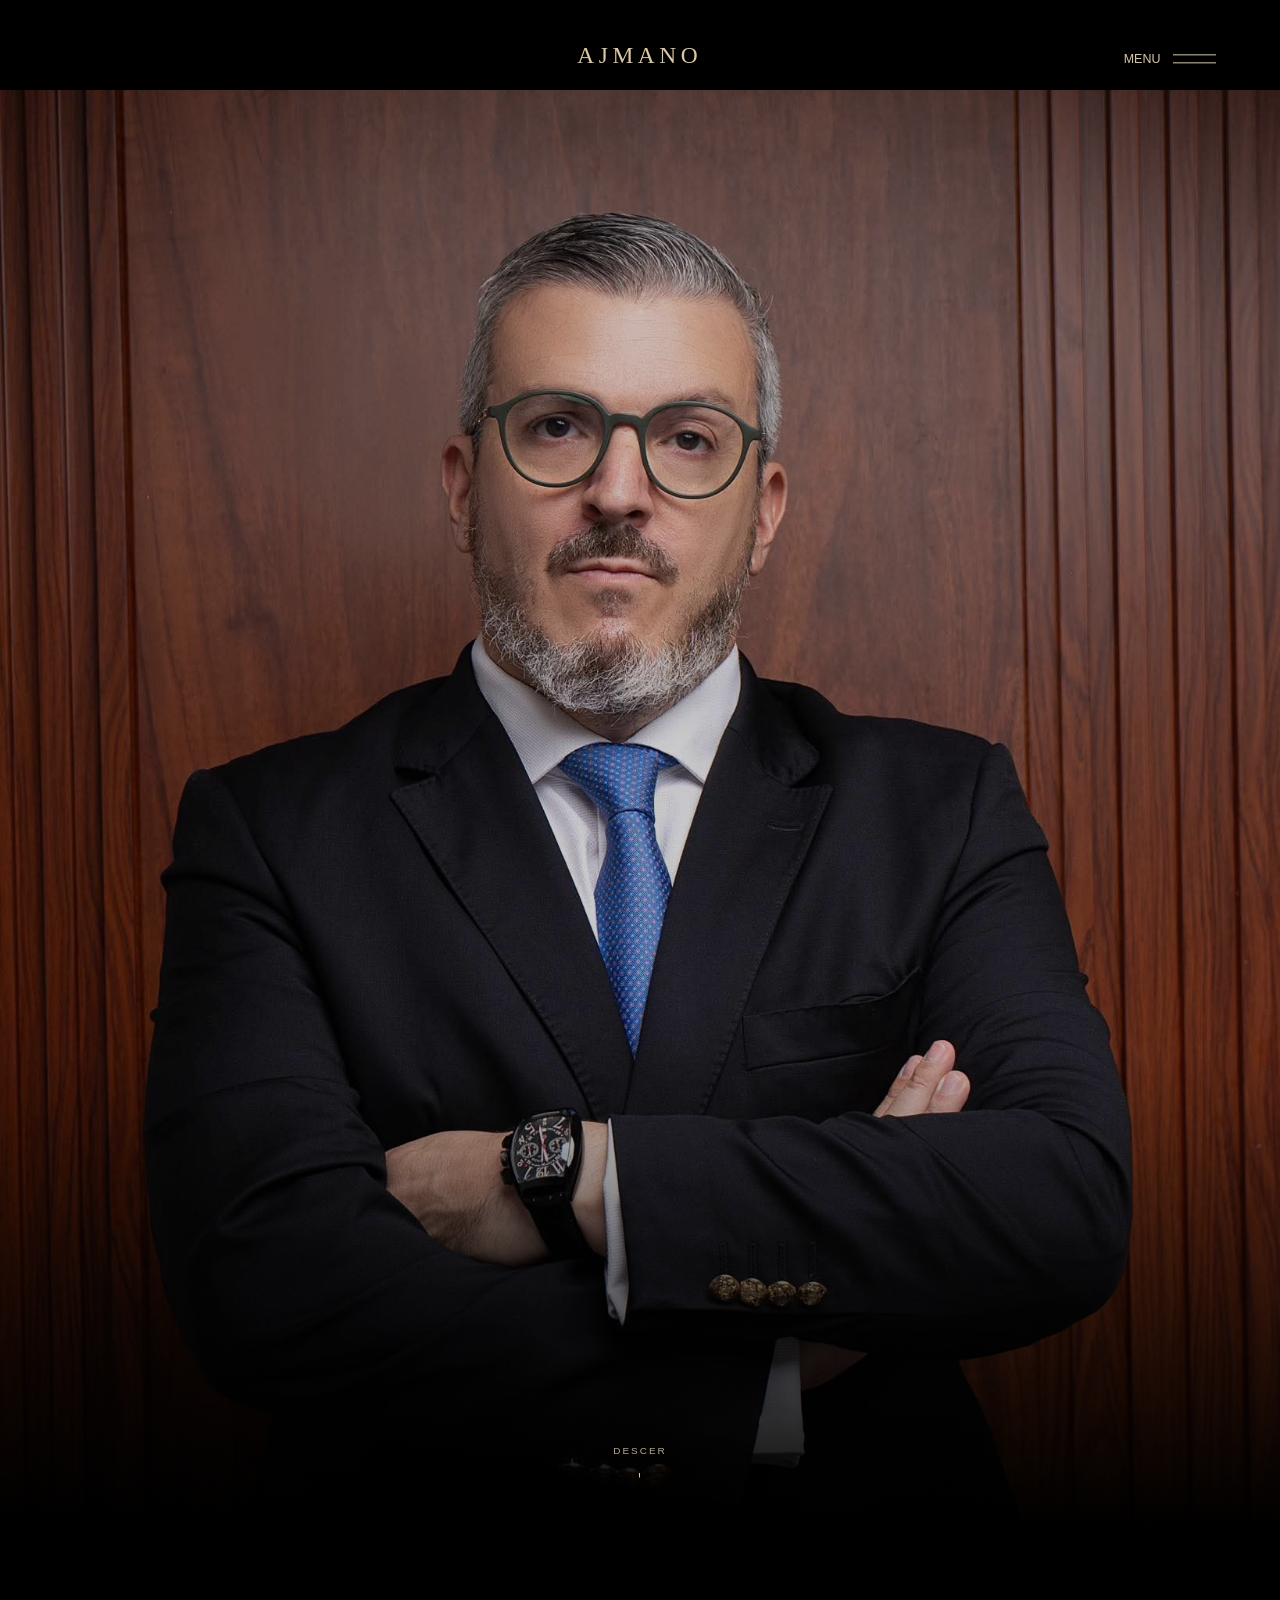
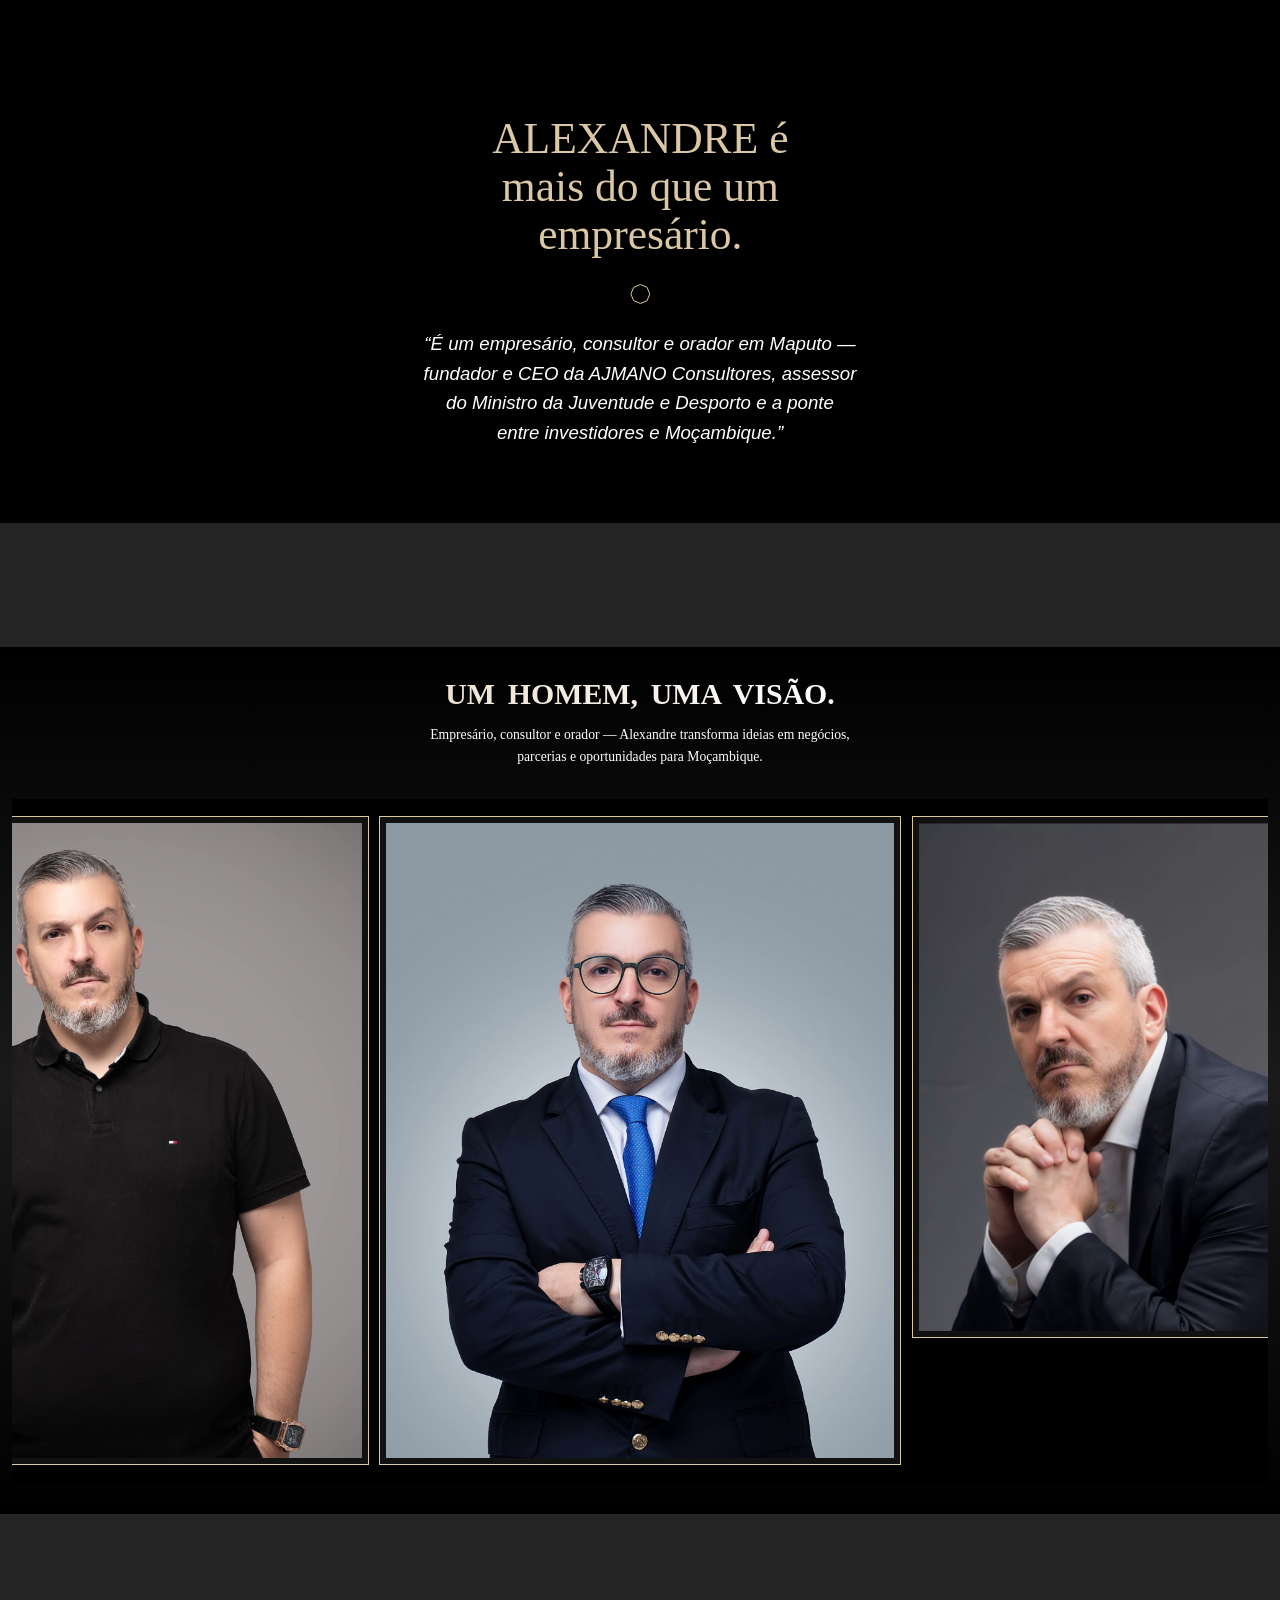
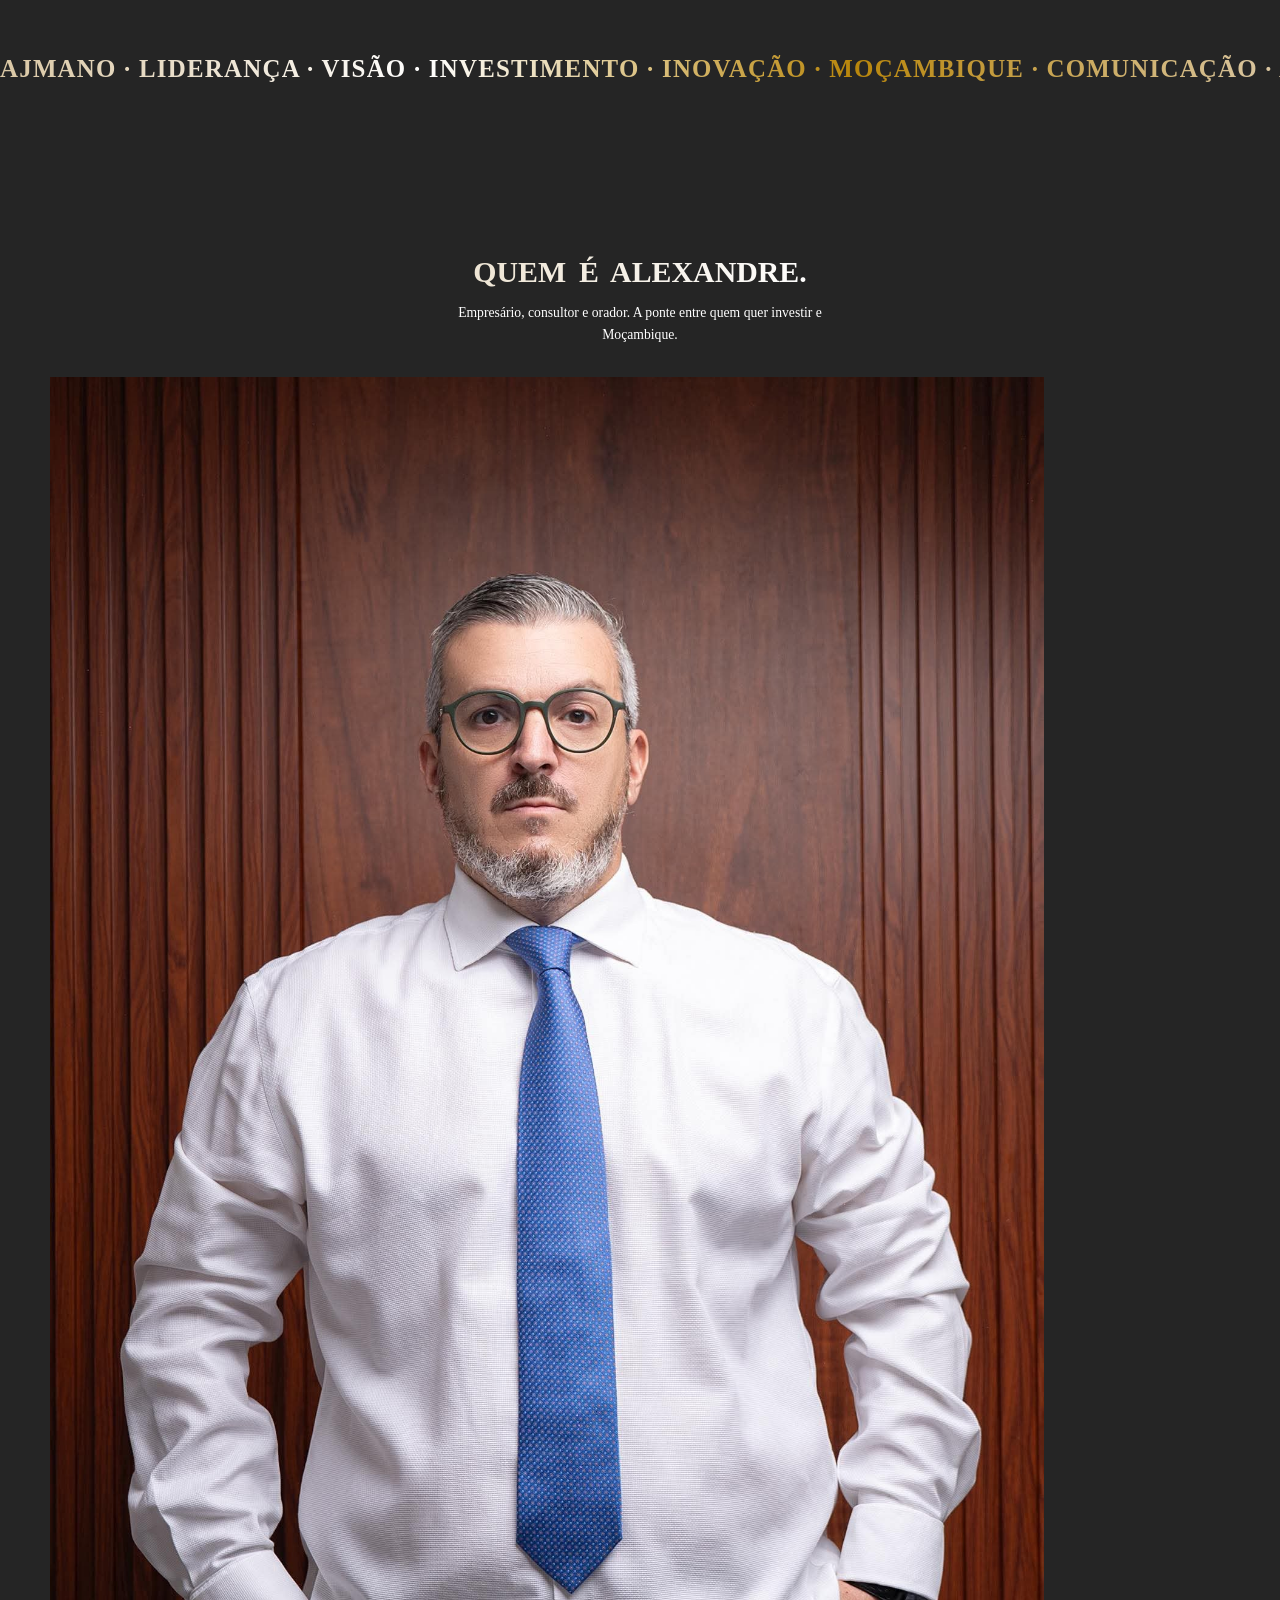
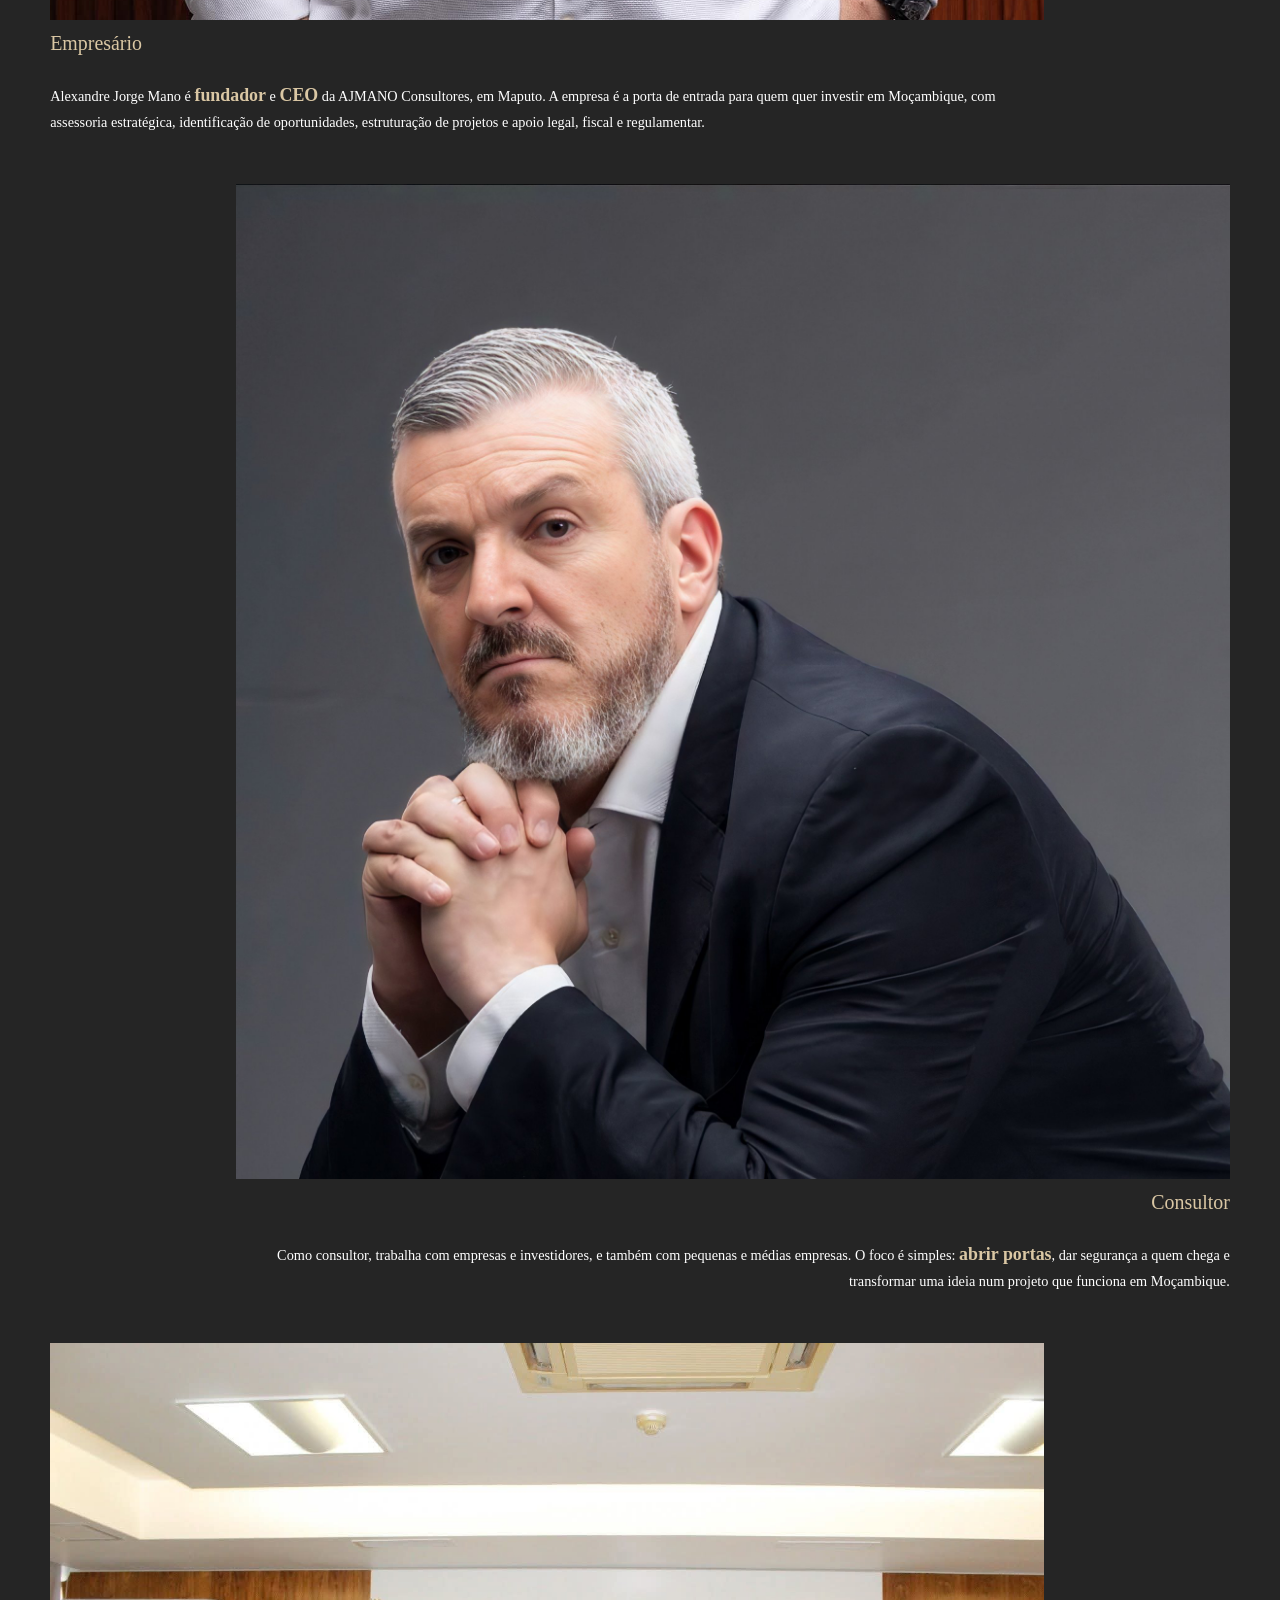
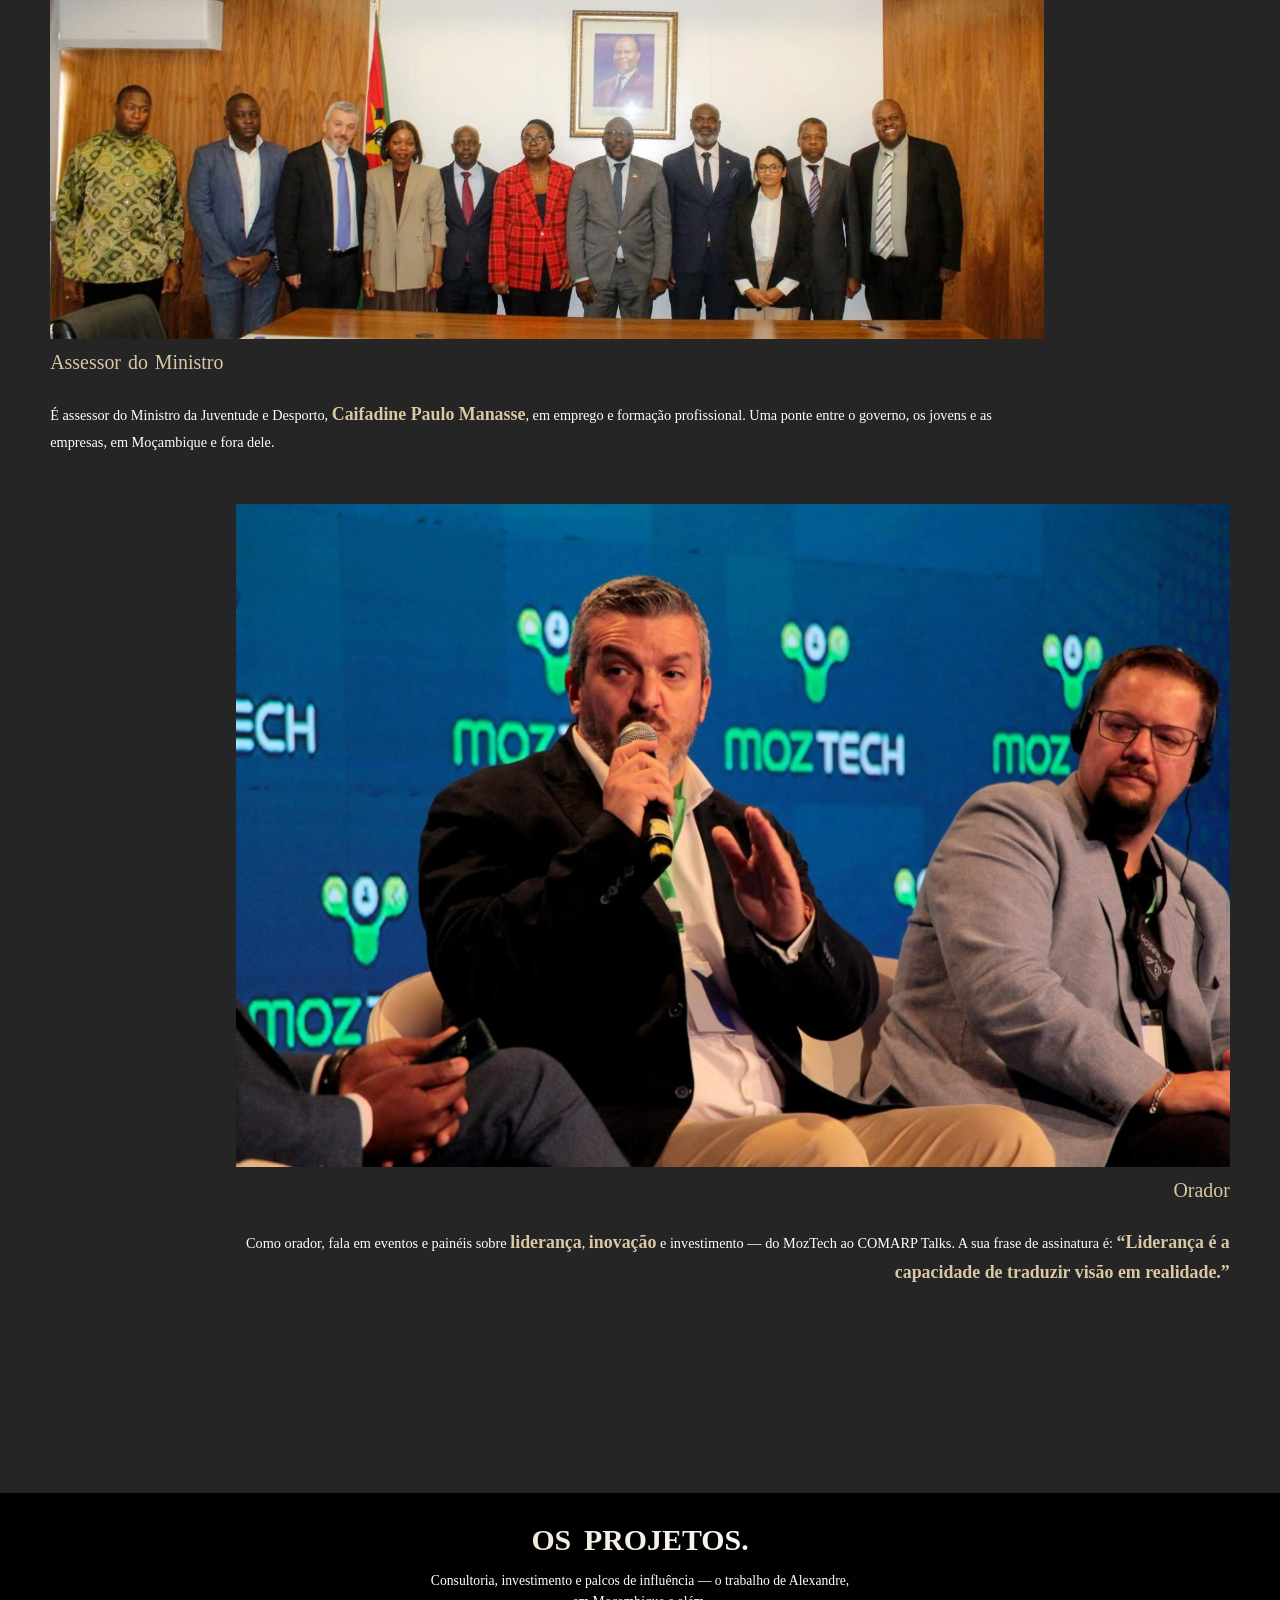
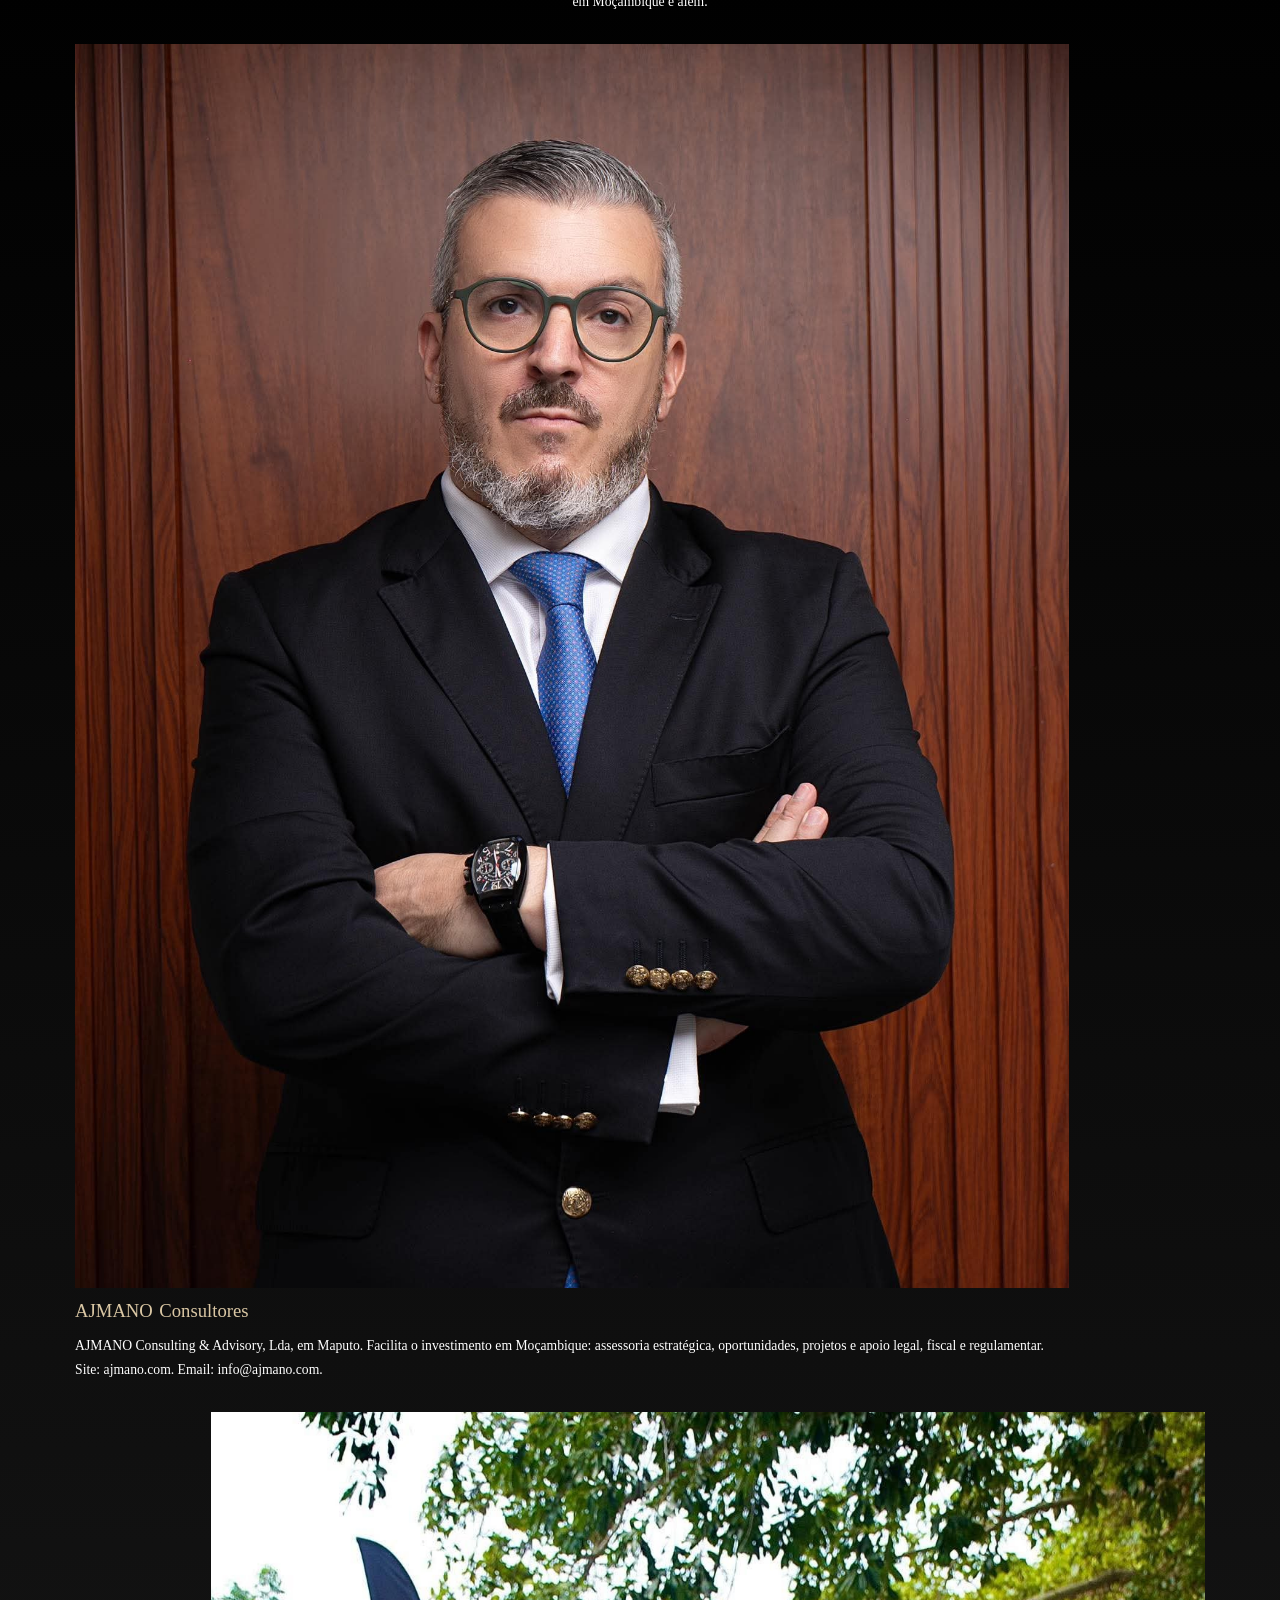
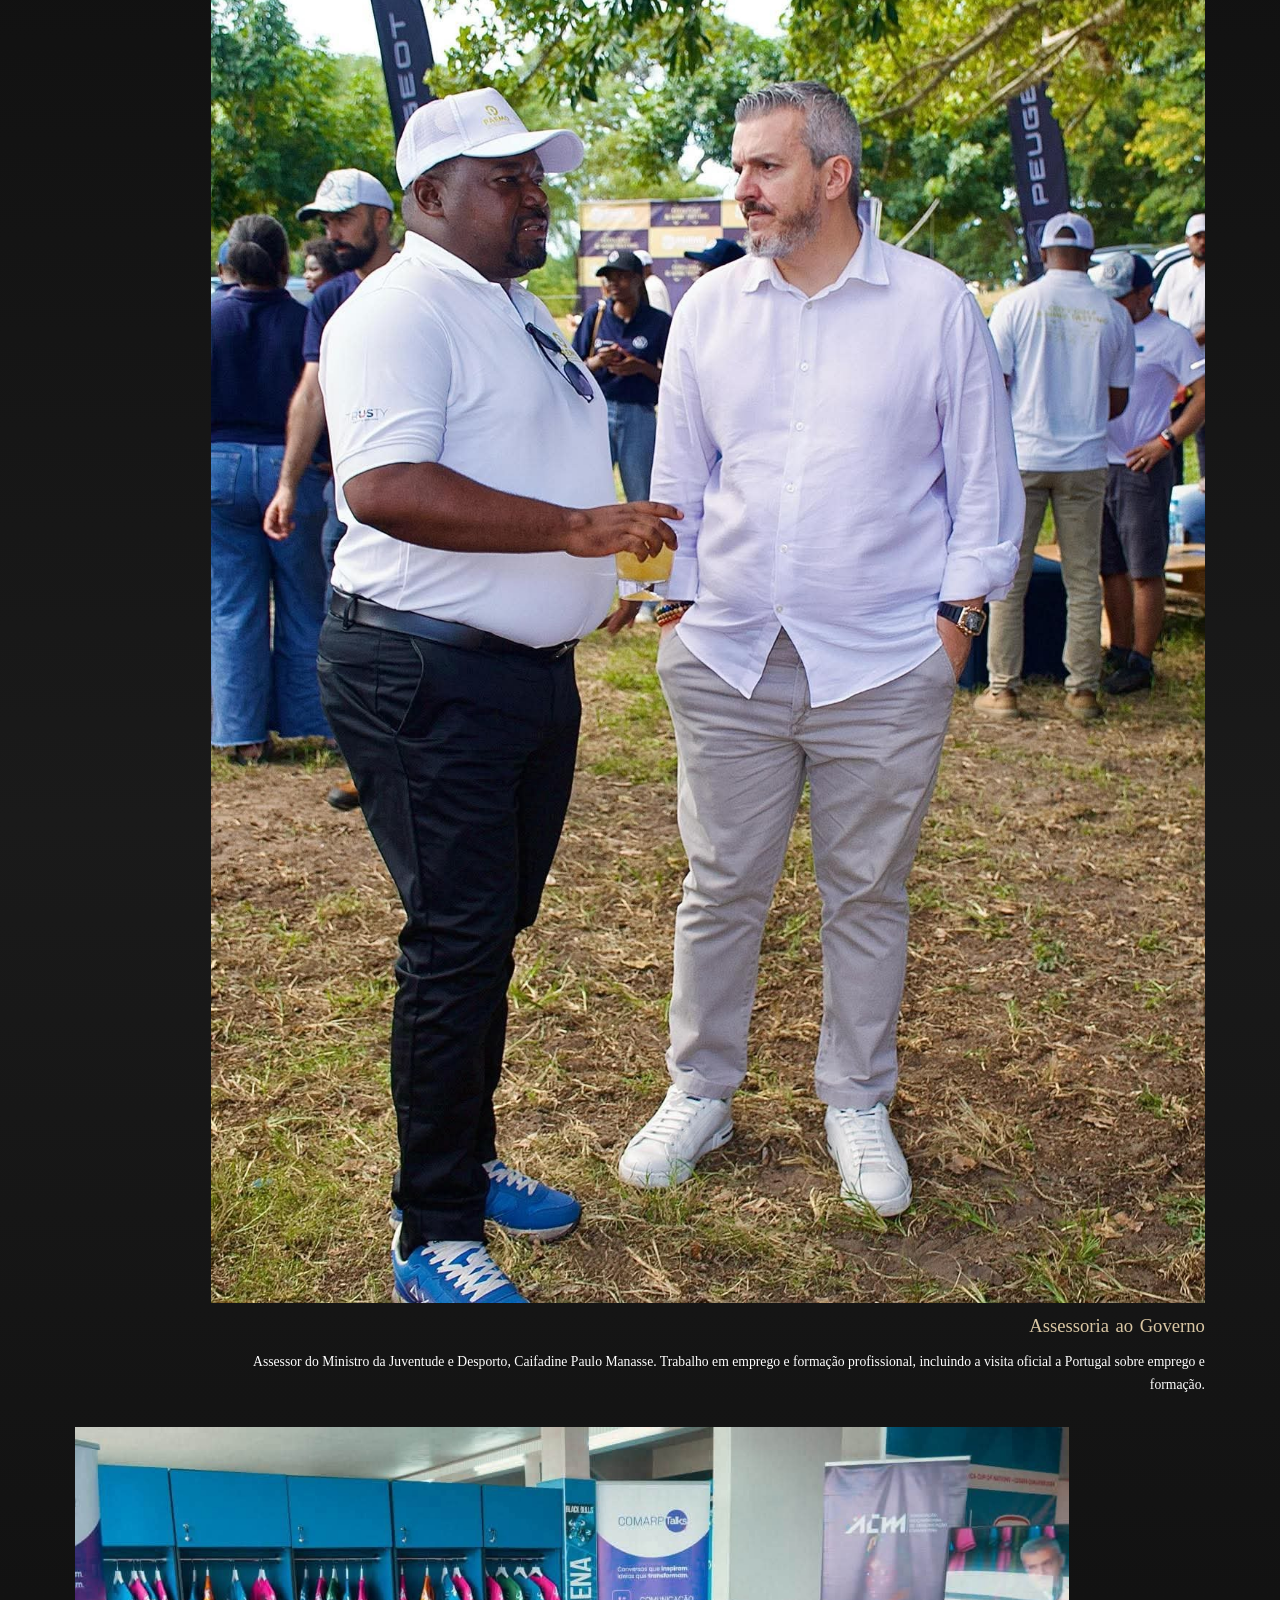
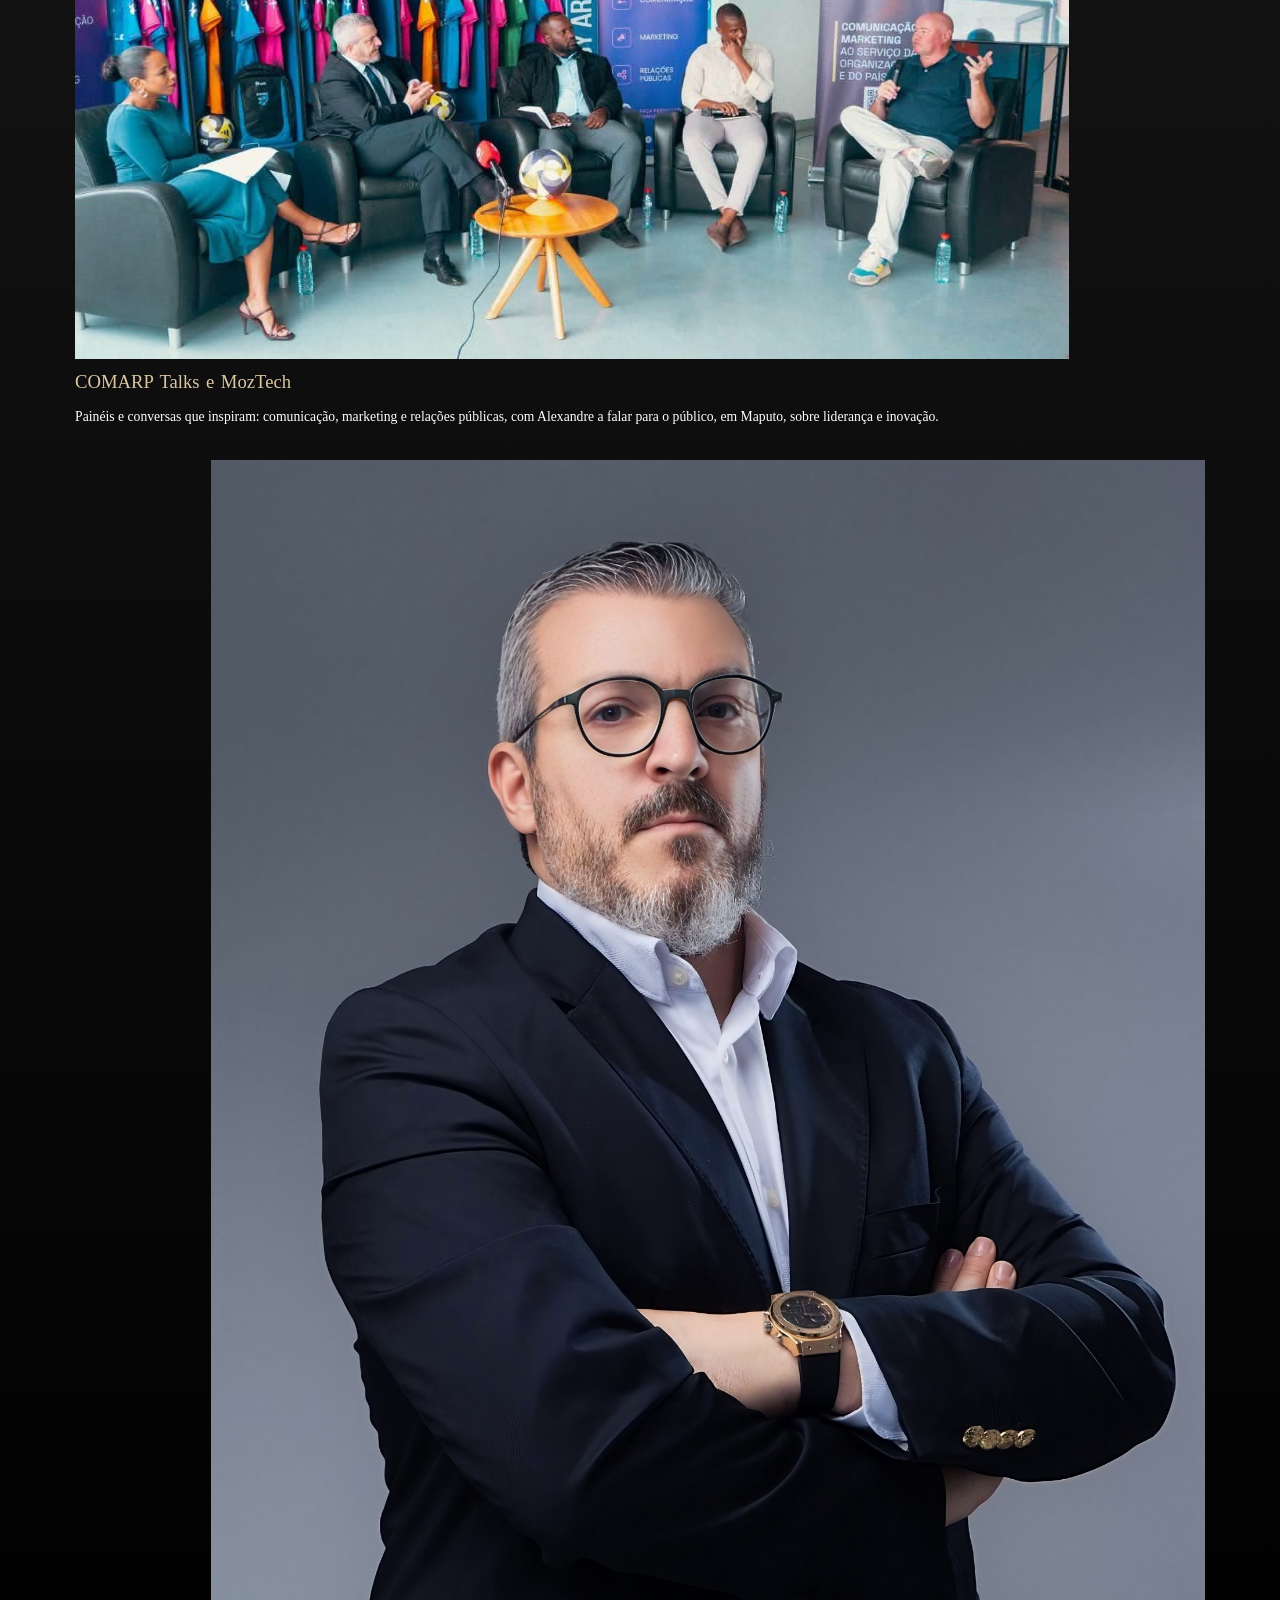
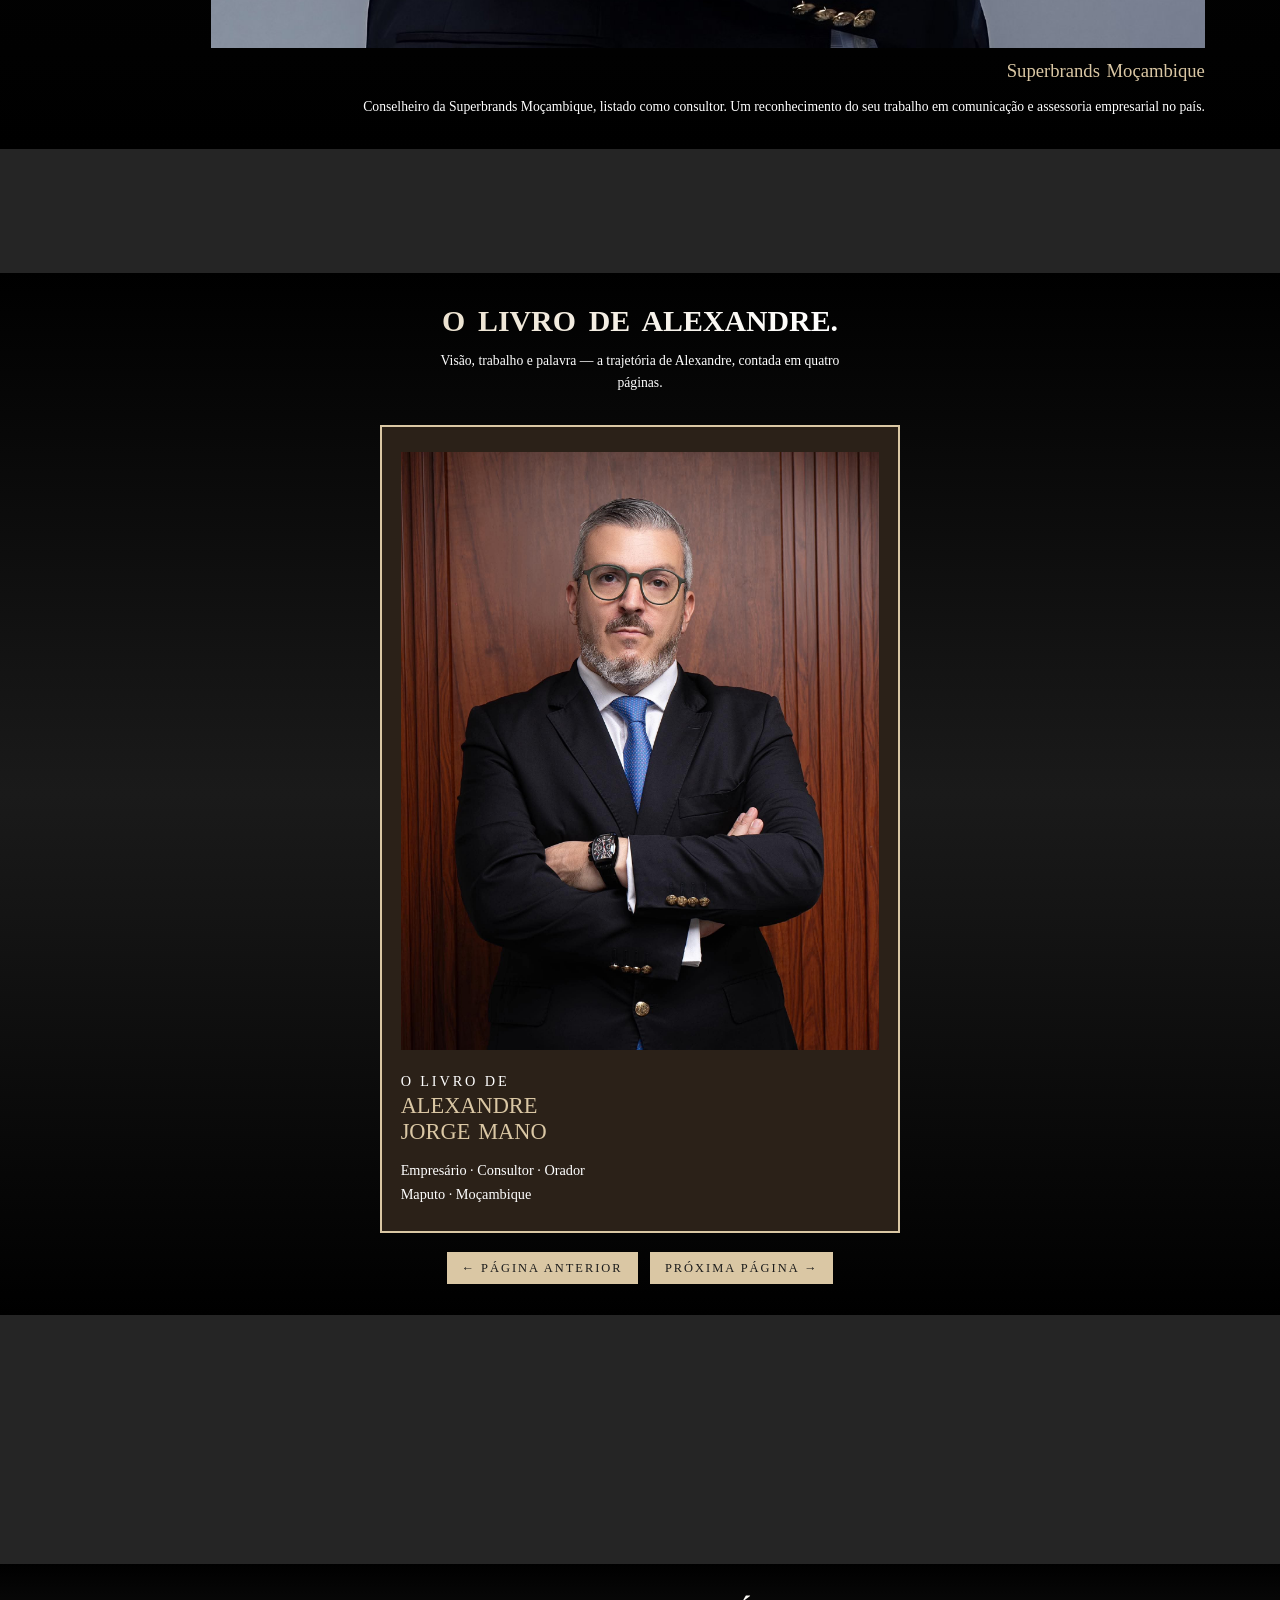
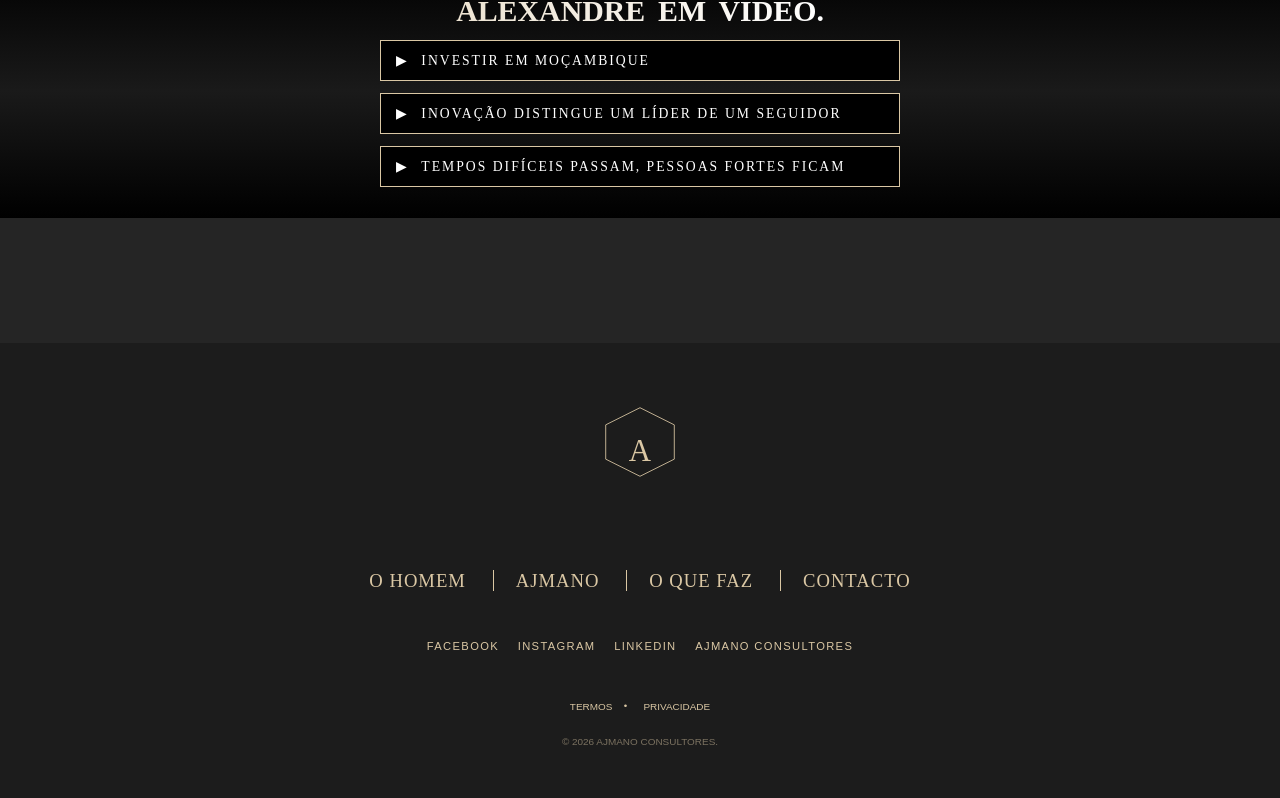
==== commit 6fb55c93: "Ligar css v18 hero sem zoom e sem espaco vazio" ====
--- a/index.html
+++ b/index.html
@@ -611,6 +611,6 @@
 
 <canvas id="scene" data-engine="three.js r160" width="1080" height="2252" style="width: 384px; height: 801px;"></canvas><div class="scene-background"></div><link rel="stylesheet" href="css/scroll-fix.css?v=1">
 <script src="js/scroll-fix.js?v=1"></script>
-<link rel="stylesheet" href="css/aj-sections.css?v=17">
+<link rel="stylesheet" href="css/aj-sections.css?v=18">
 <script src="js/aj-sections.js?v=7"></script>
 </body></html>
--- a/css/aj-sections.css
+++ b/css/aj-sections.css
@@ -142,7 +142,7 @@
 .aj-video-mini { display: flex; align-items: center; gap: 1rem; padding: 1rem 1.2rem; color: #fff; font-family: Georgia, "Times New Roman", serif; font-size: 1.1rem; text-align: left; }
 
 /* Desc sem vazio: o original tinha 10rem de espaço em baixo e o parágrafo invisível */
-.section-desc { padding: 6rem 0 !important; }
+.section-desc { padding: 2rem 0 6rem !important; }
 .section-desc .line-seperate { margin: 2rem 0 !important; }
 .section-desc .p-desc { opacity: 1 !important; transform: none !important; translate: none !important; color: #fff !important; font-style: italic; margin-top: 1.5rem !important; line-height: 1.6; }
 
@@ -151,7 +151,8 @@
 .header__logo { max-width: 190px !important; width: 190px !important; }
 .header__logo svg { width: 100% !important; height: auto !important; }
 
-/* Só o hero: volta a encher o ecrã, sem borda preta e sem o AJMANO na cabeça */
-.section-intro { height: 100vh !important; min-height: 0 !important; }
-.section-intro .intro-wrapper { height: 100% !important; background: #000; }
-.parallax-image { object-fit: cover !important; object-position: center center !important; height: 100vh !important; width: 100% !important; display: block; }
+/* Só o hero: sem zoom, AJMANO acima da foto e sem espaço vazio depois */
+.section-intro { height: auto !important; min-height: 0 !important; padding-top: 90px !important; background: #000; }
+.section-intro .intro-wrapper { height: auto !important; background: #000; }
+.parallax-image { object-fit: contain !important; height: auto !important; width: 100% !important; display: block; }
+.section-intro .intro-scroll { bottom: 1.5rem !important; }
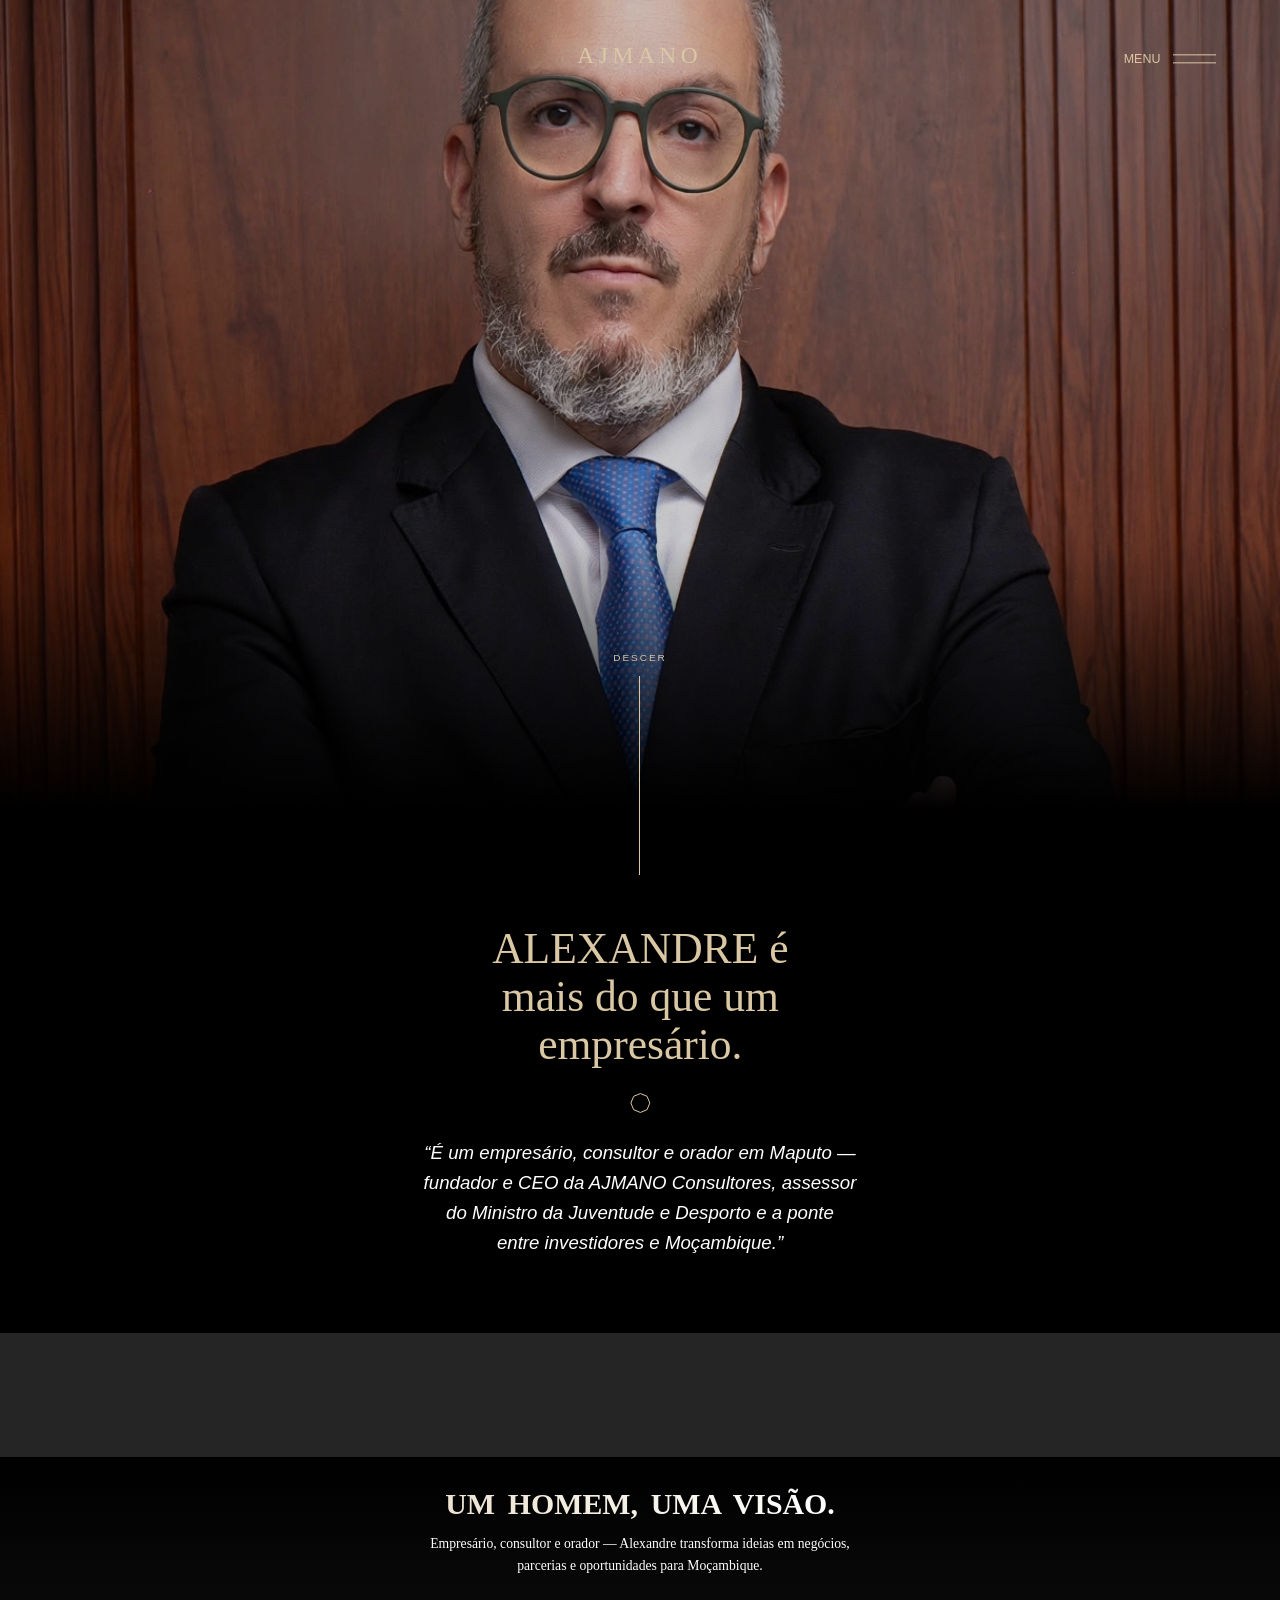
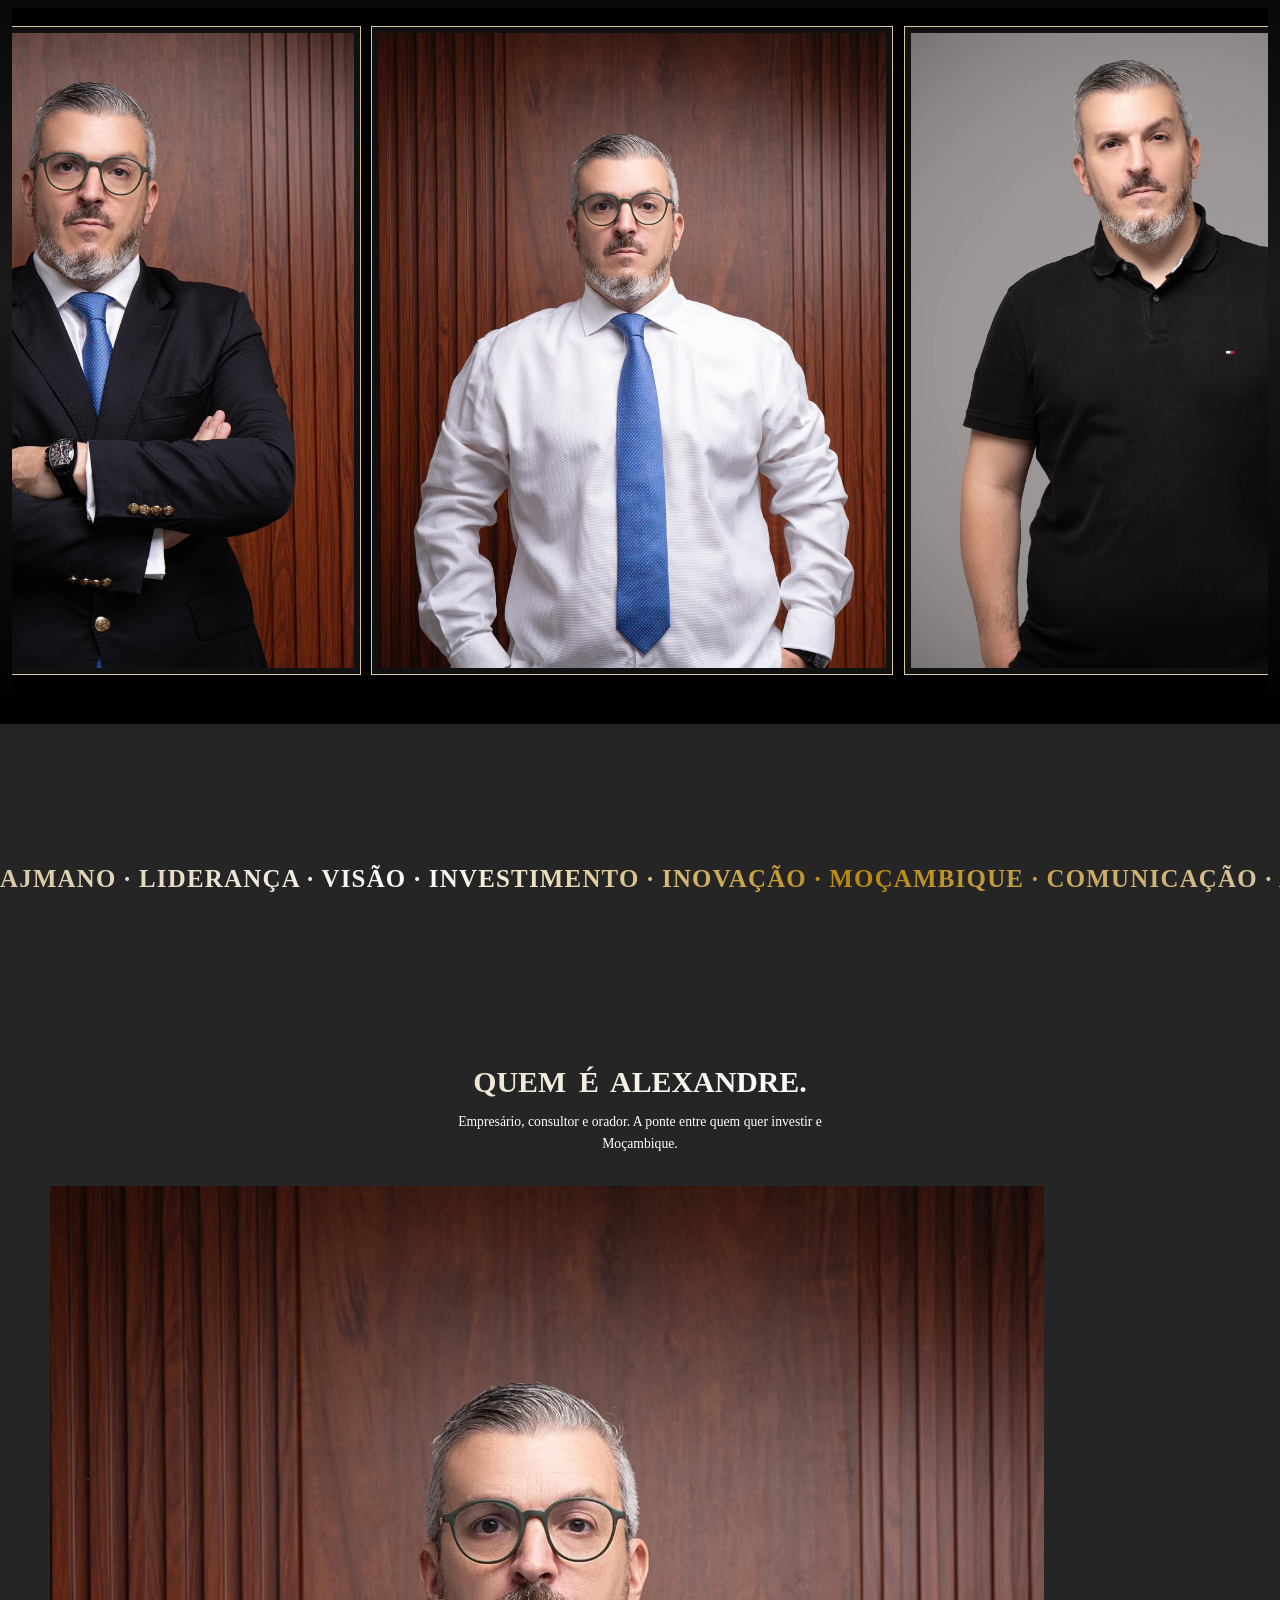
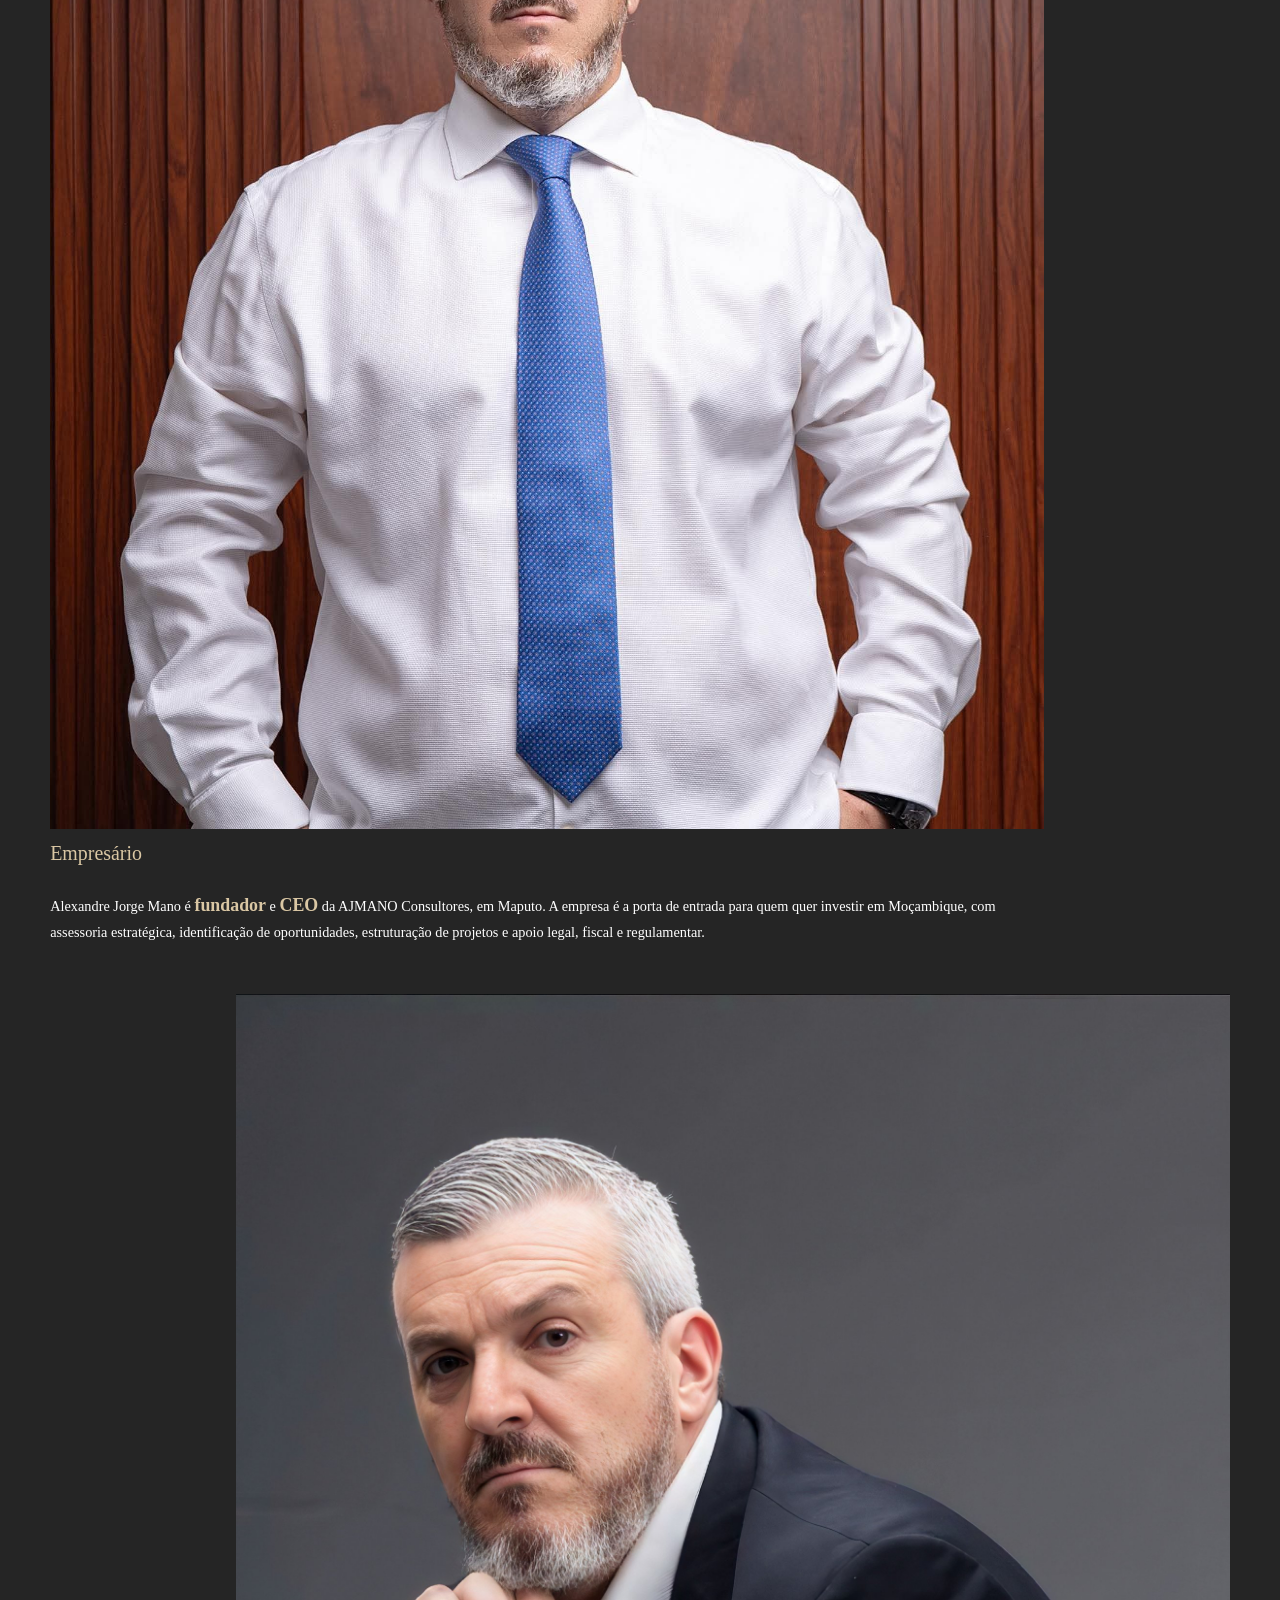
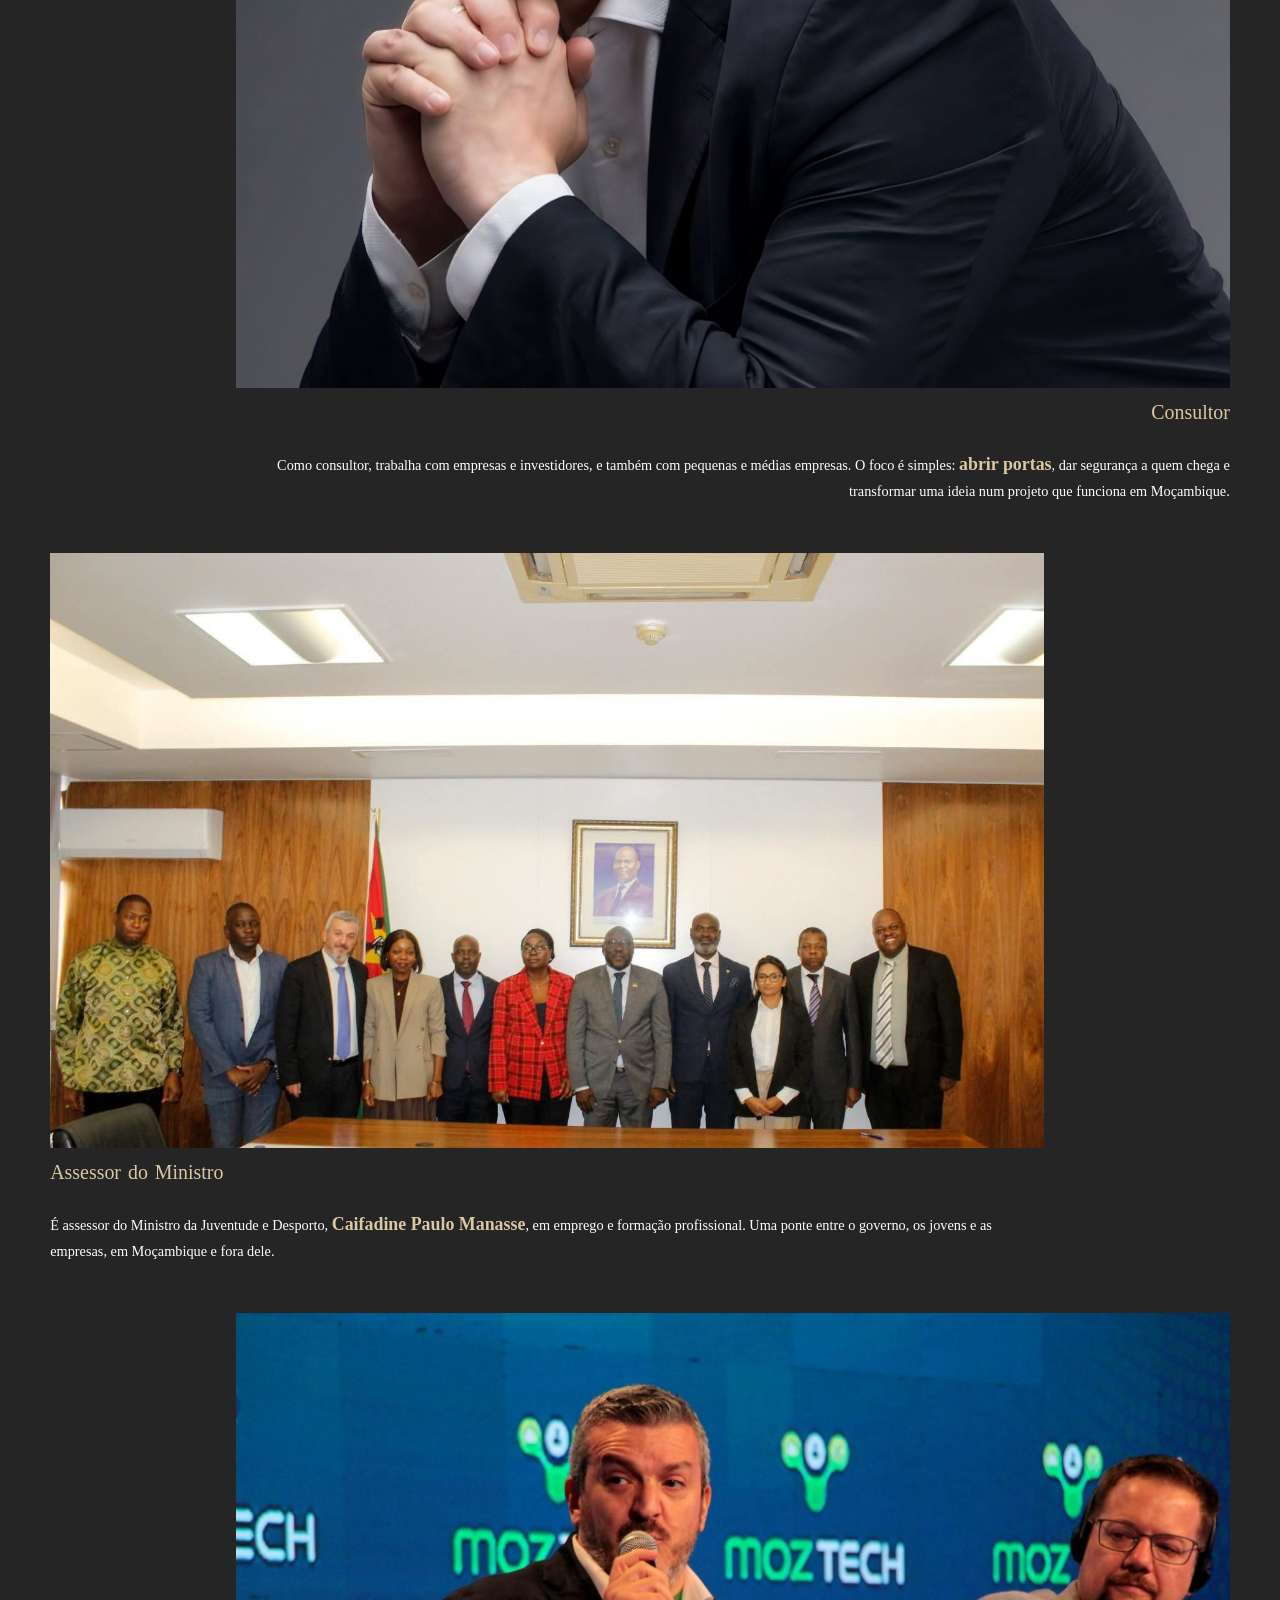
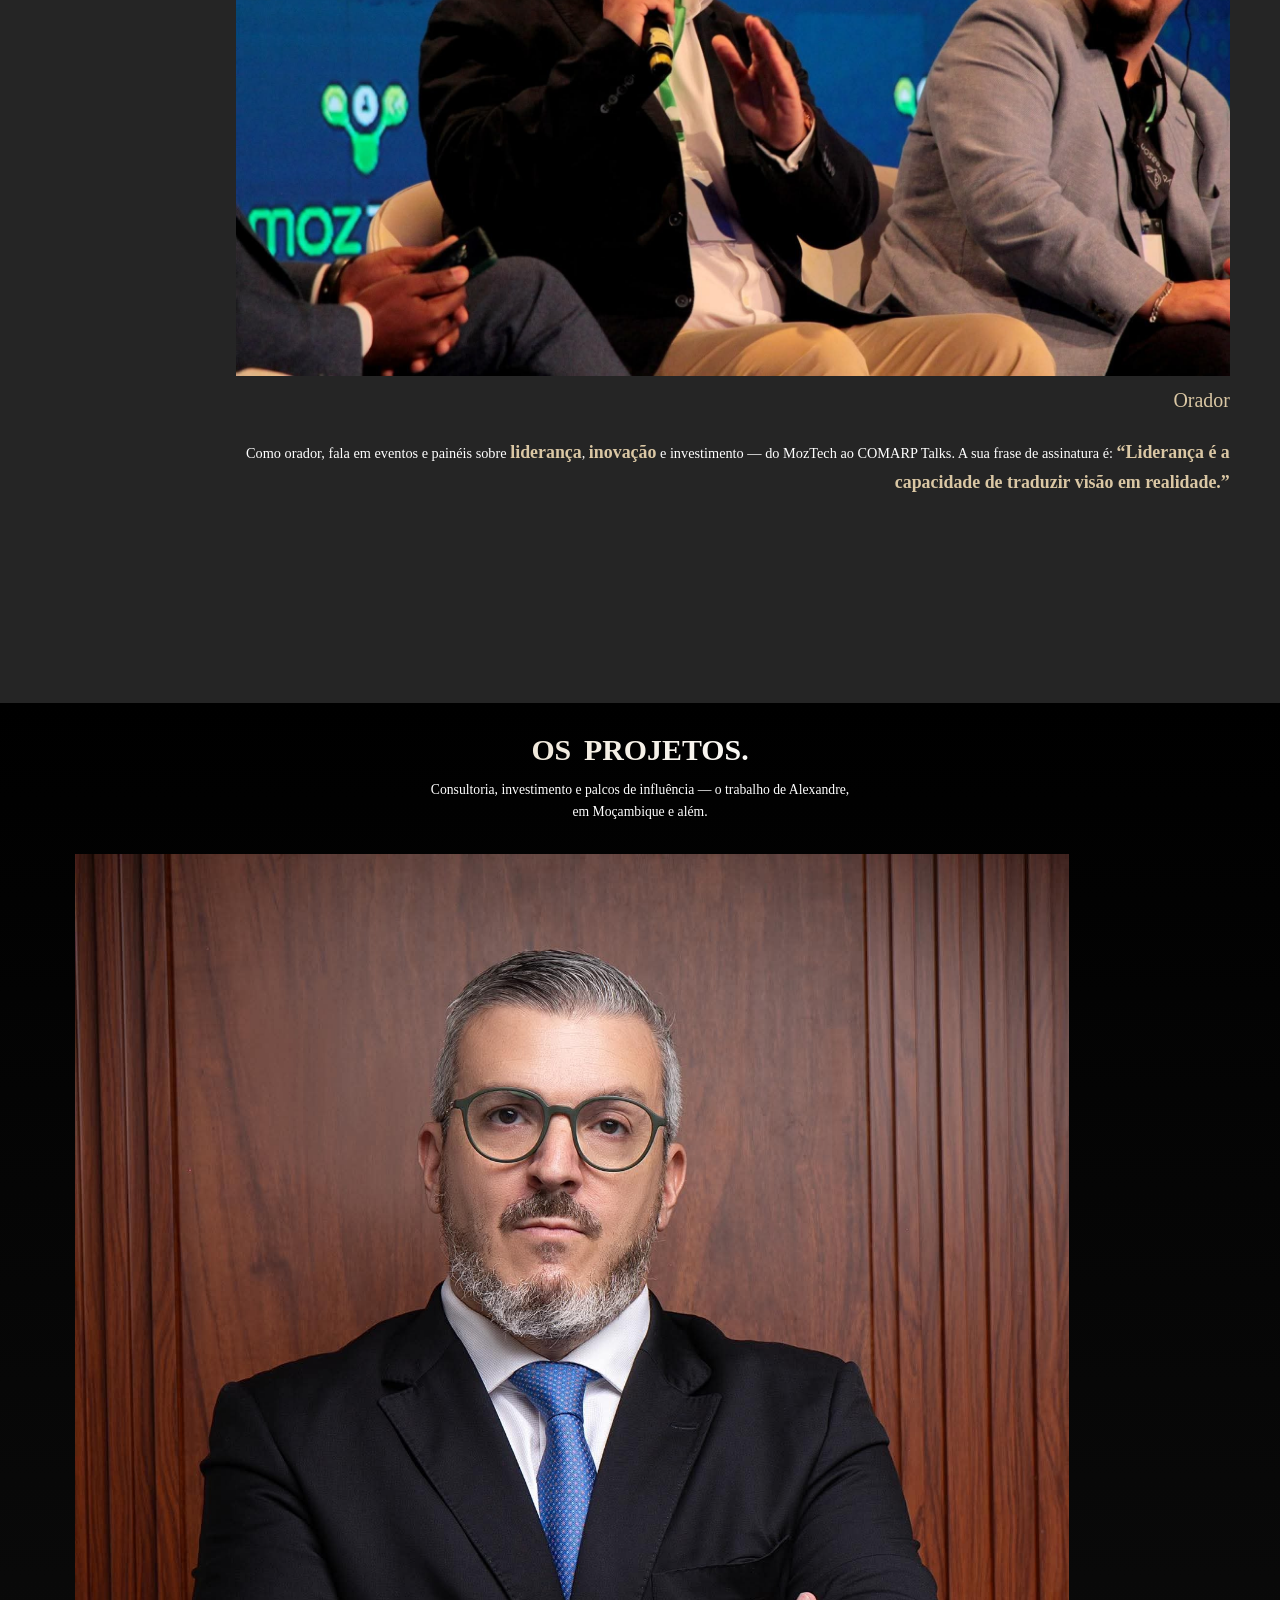
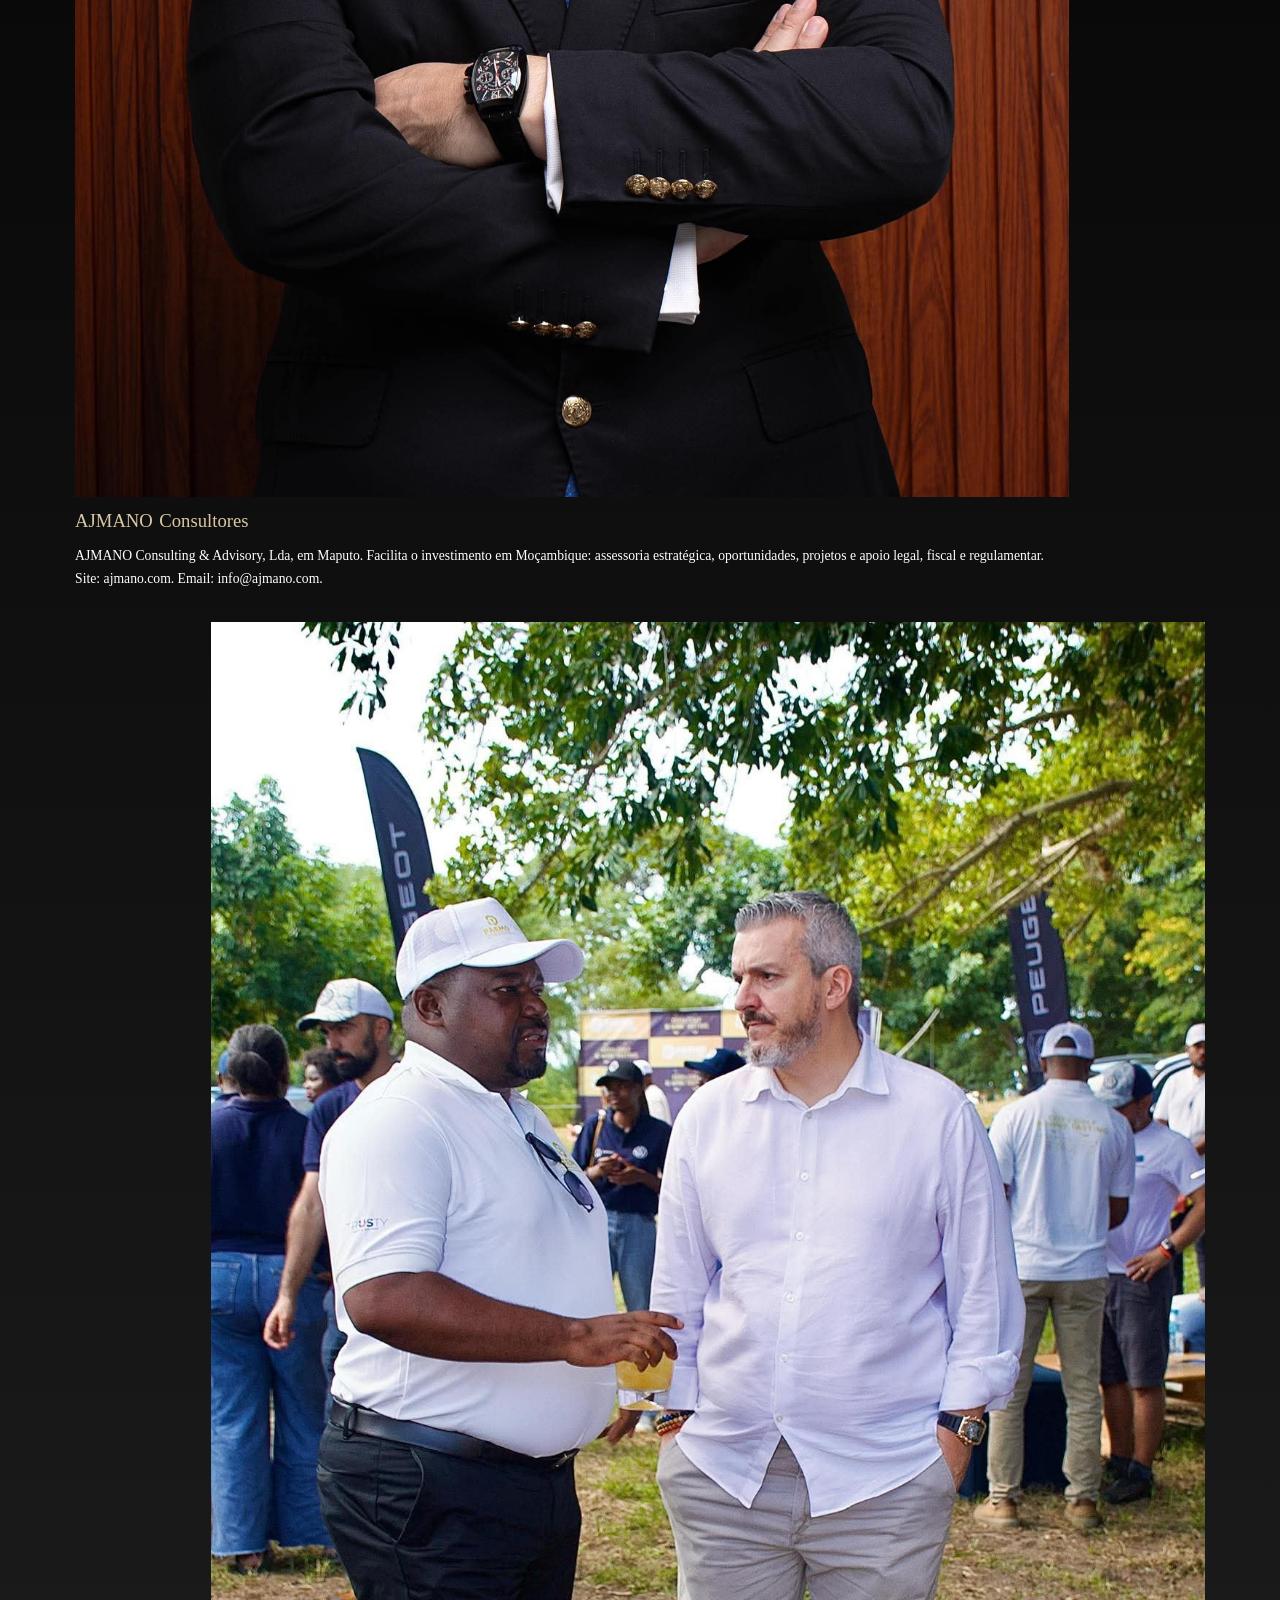
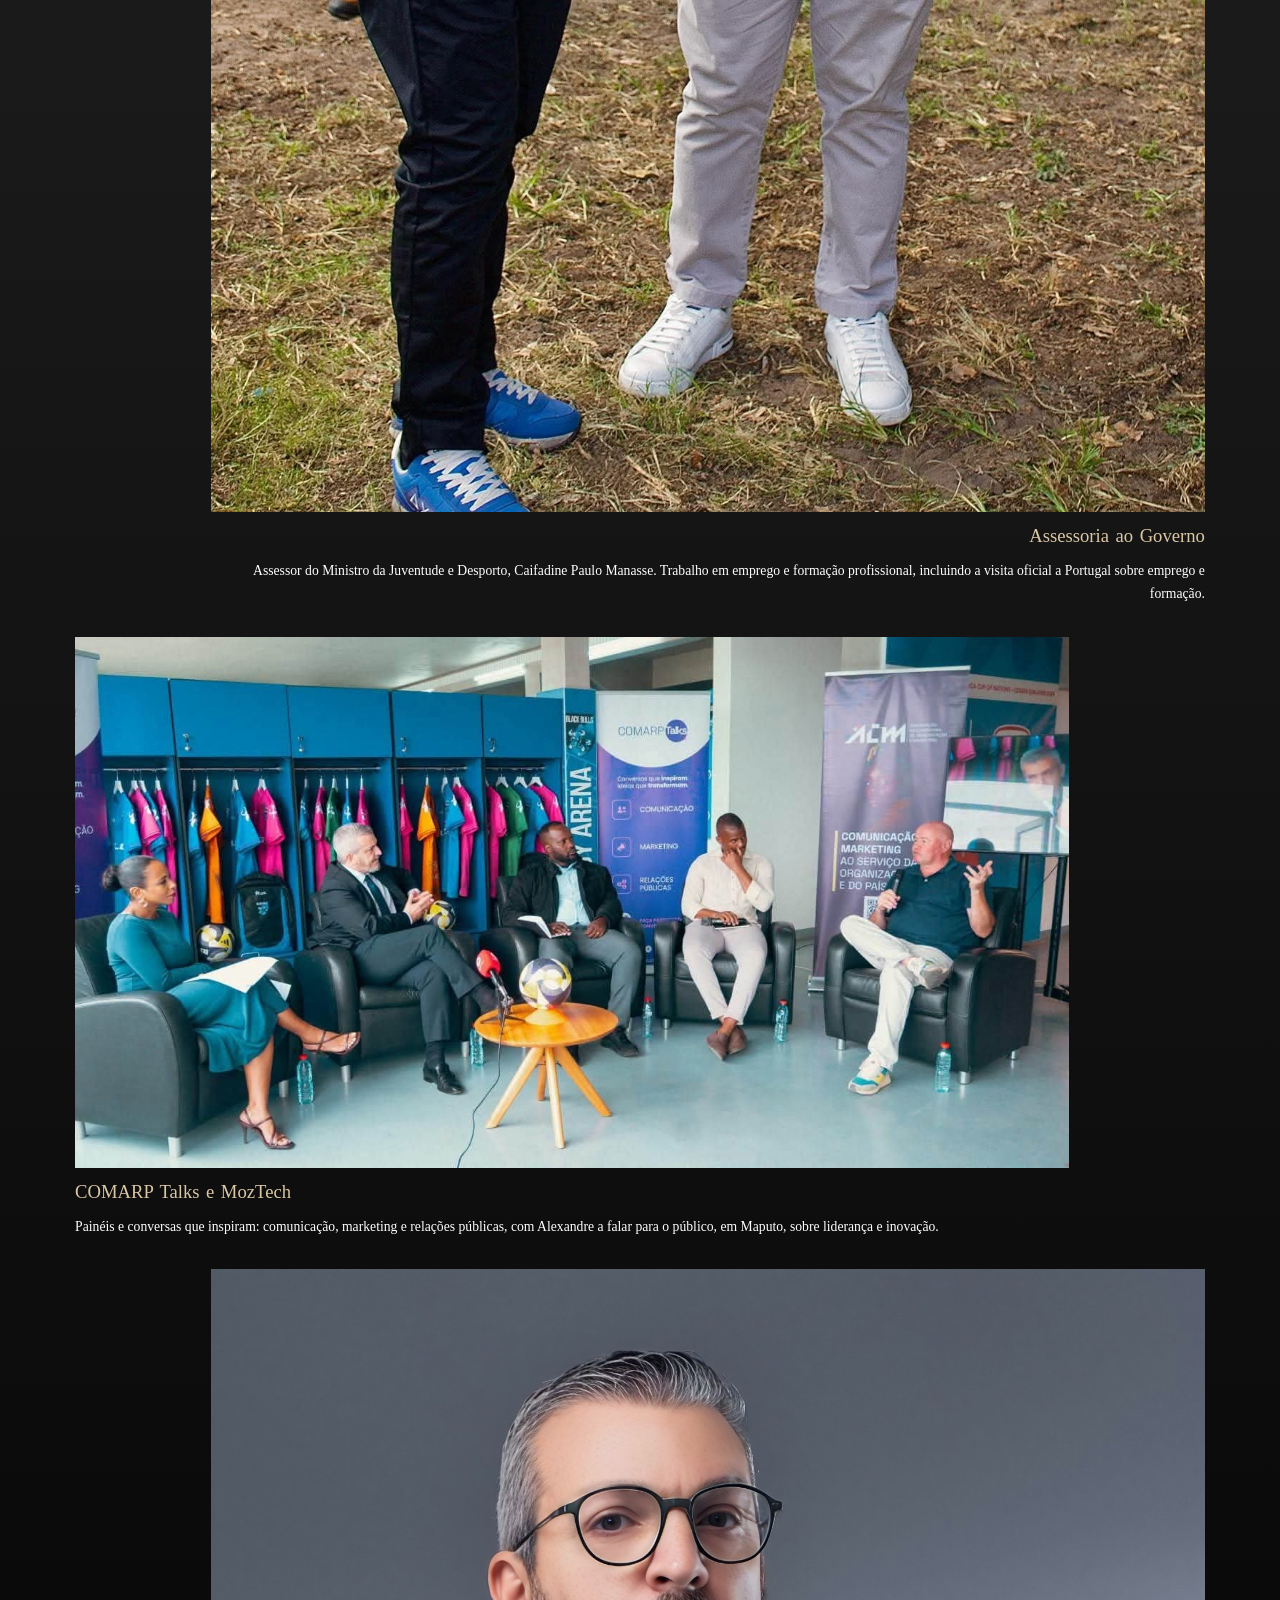
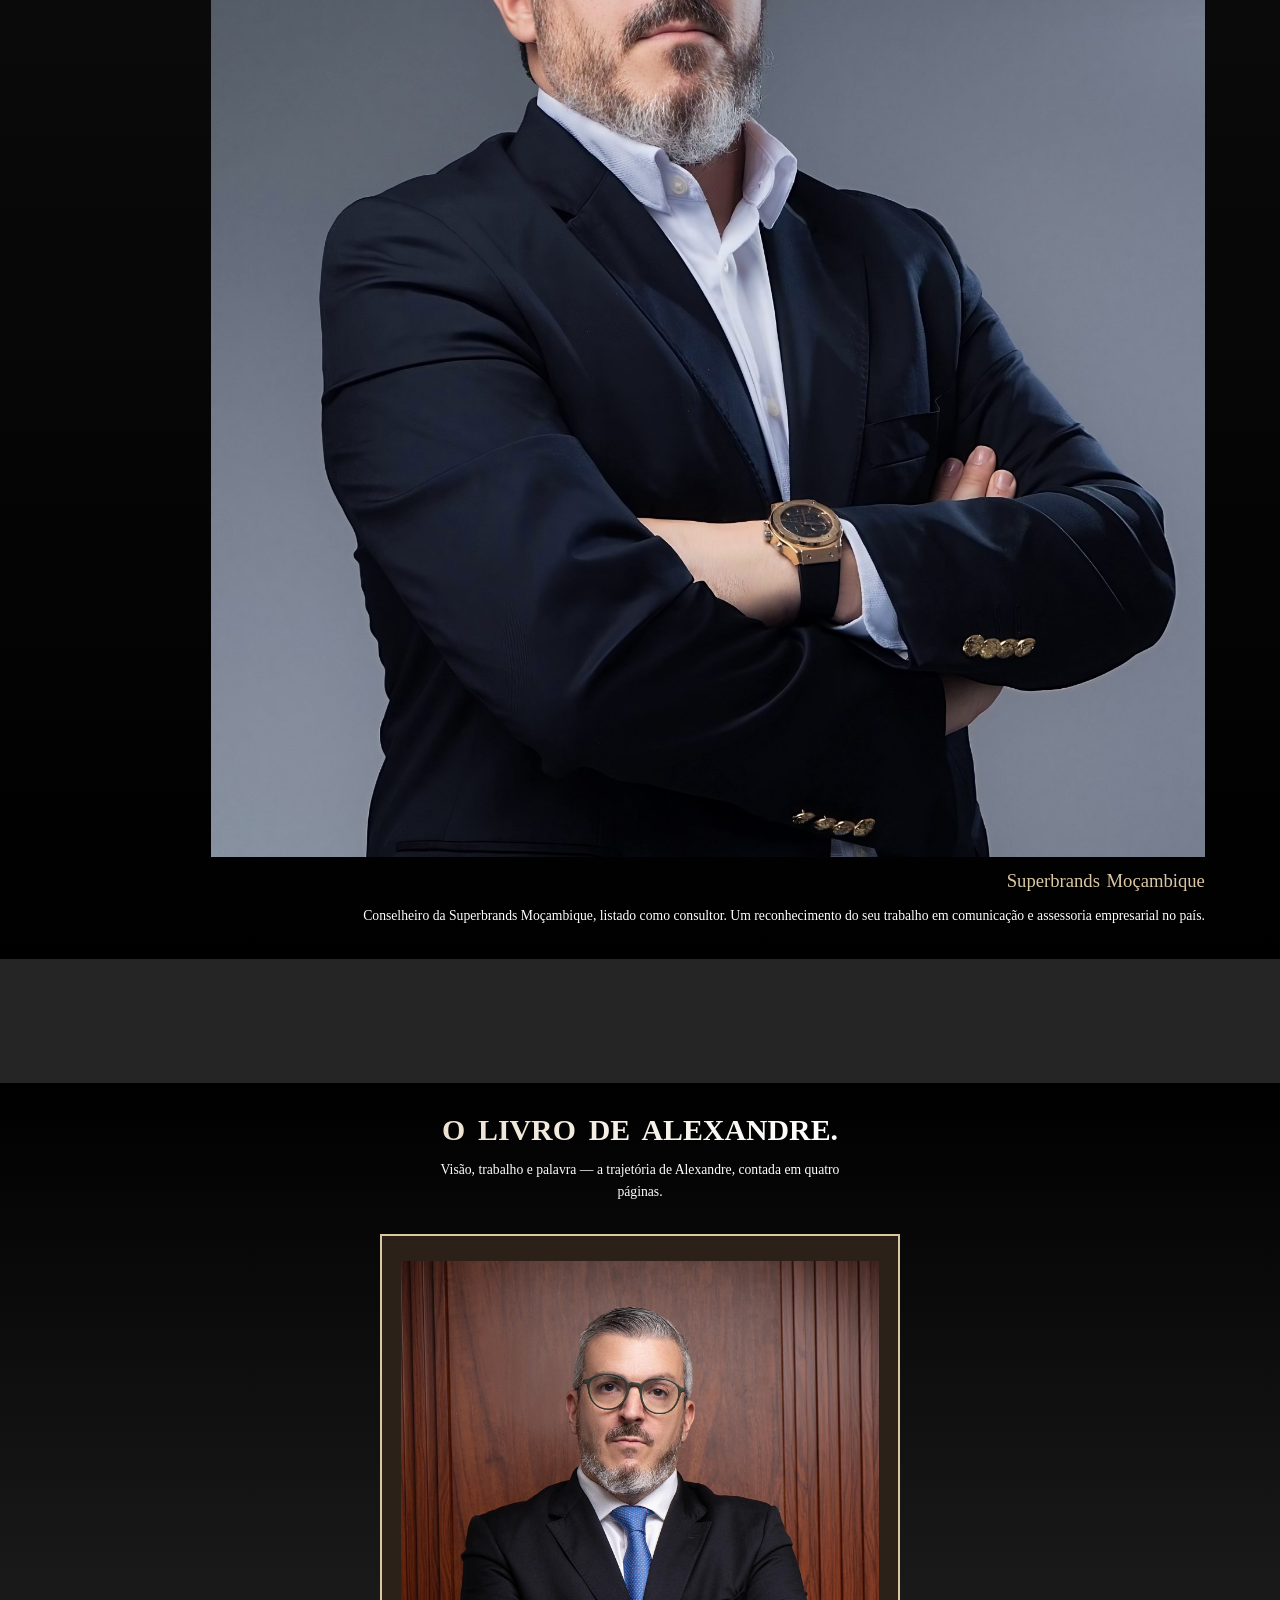
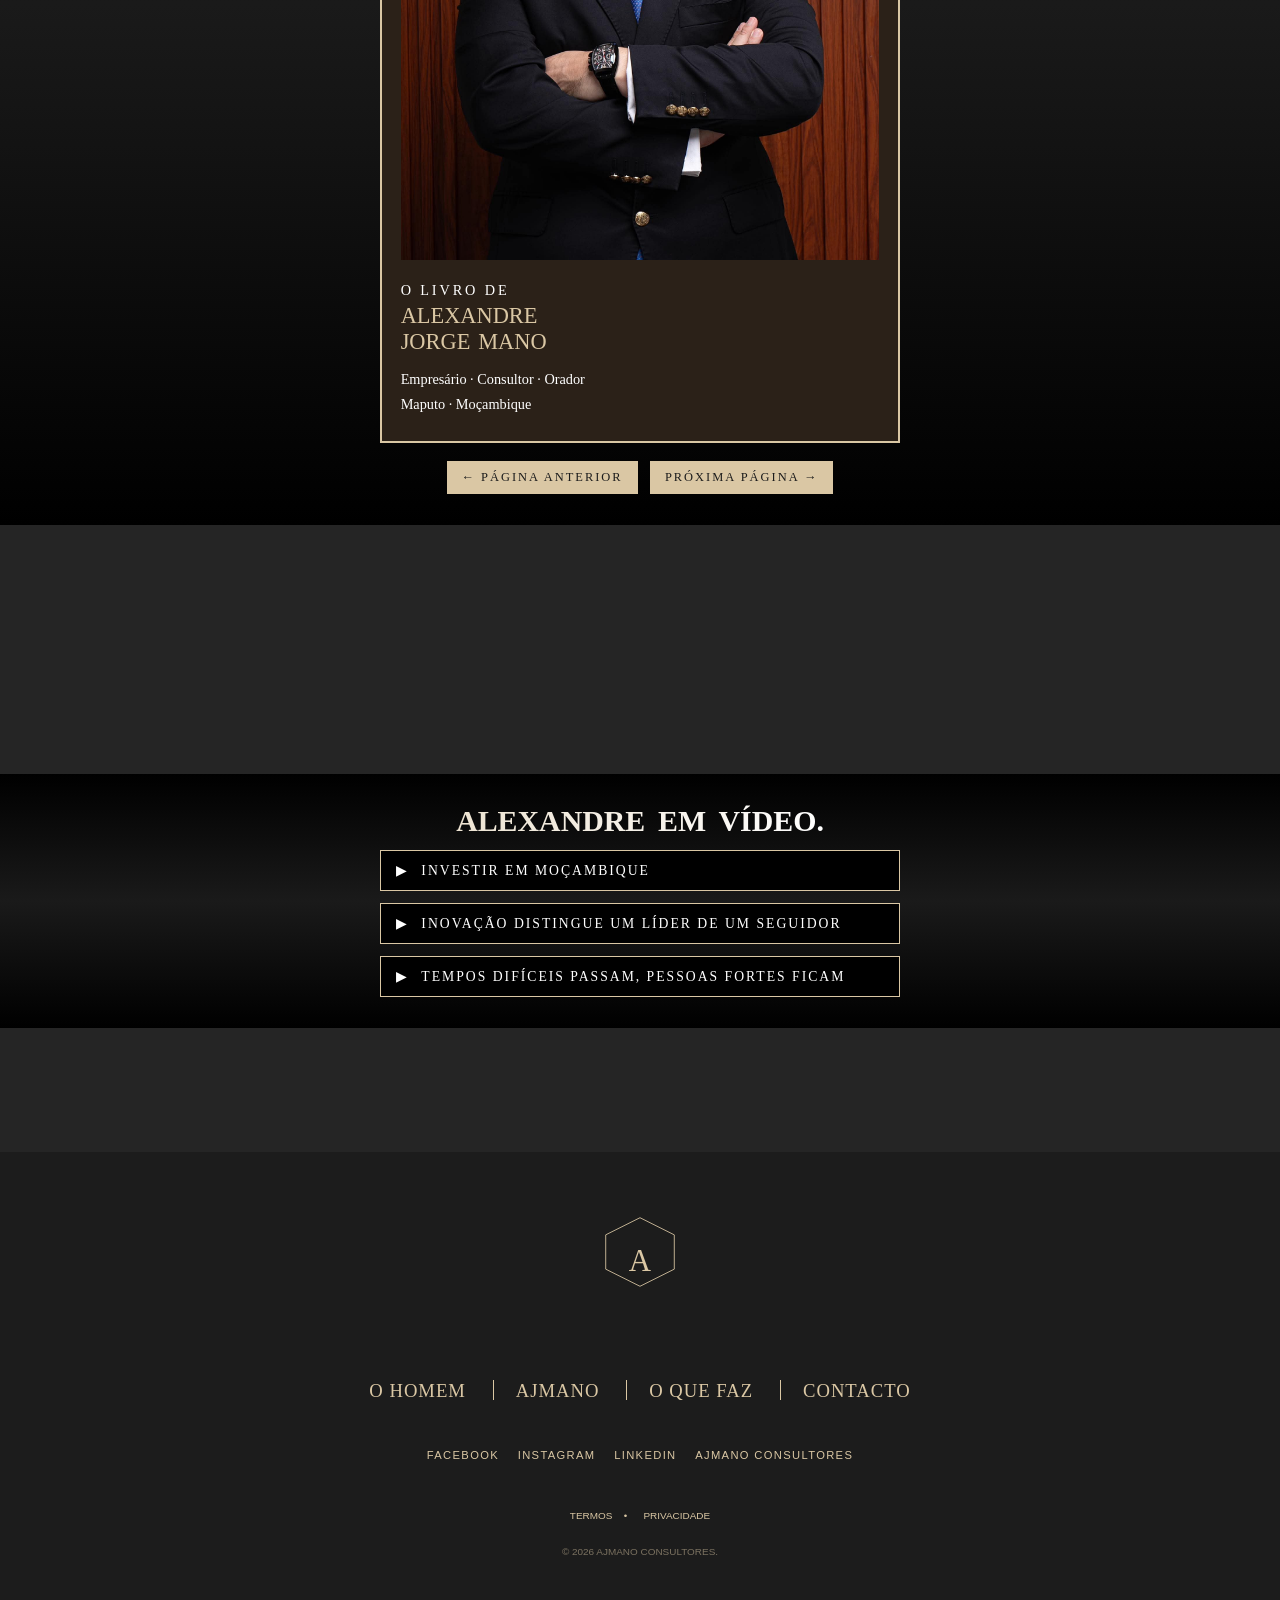
==== commit 7b579364: "Hero usa foto estendida IA, ligar css v19" ====
--- a/index.html
+++ b/index.html
@@ -381,7 +381,7 @@
         <div class="intro-wrapper parallax is--parallax">
           <div class="overlay-gradient" style="opacity: 1;"></div>
           <div class="overlay-black"></div>
-          <img class="parallax-image" src="images/retrato-fato-preto.jpg" alt="Alexandre Jorge Mano" draggable="false" style="translate: none; rotate: none; scale: none; transform: translate(0%, -0.0047%);">
+          <img class="parallax-image" src="images/retrato-fato-preto-estendido.jpg" alt="Alexandre Jorge Mano" draggable="false" style="translate: none; rotate: none; scale: none; transform: translate(0%, -0.0047%);">
         </div>
         <div class="intro-scroll" style="opacity: 1;">
           <p class="font-small" style="translate: none; rotate: none; scale: none; opacity: 0.8526; transform: translate3d(0px, -2.9474px, 0px);">
@@ -611,6 +611,6 @@
 
 <canvas id="scene" data-engine="three.js r160" width="1080" height="2252" style="width: 384px; height: 801px;"></canvas><div class="scene-background"></div><link rel="stylesheet" href="css/scroll-fix.css?v=1">
 <script src="js/scroll-fix.js?v=1"></script>
-<link rel="stylesheet" href="css/aj-sections.css?v=18">
+<link rel="stylesheet" href="css/aj-sections.css?v=19">
 <script src="js/aj-sections.js?v=7"></script>
 </body></html>
--- a/css/aj-sections.css
+++ b/css/aj-sections.css
@@ -151,8 +151,8 @@
 .header__logo { max-width: 190px !important; width: 190px !important; }
 .header__logo svg { width: 100% !important; height: auto !important; }
 
-/* Só o hero: sem zoom, AJMANO acima da foto e sem espaço vazio depois */
-.section-intro { height: auto !important; min-height: 0 !important; padding-top: 90px !important; background: #000; }
-.section-intro .intro-wrapper { height: auto !important; background: #000; }
-.parallax-image { object-fit: contain !important; height: auto !important; width: 100% !important; display: block; }
-.section-intro .intro-scroll { bottom: 1.5rem !important; }
+/* Só o hero: foto estendida com IA para cima, enche o ecrã do topo, sem borda */
+.section-intro { height: 100vh !important; min-height: 0 !important; padding-top: 0 !important; background: #000; }
+.section-intro .intro-wrapper { height: 100% !important; background: #000; }
+.parallax-image { object-fit: cover !important; object-position: center center !important; height: 100vh !important; width: 100% !important; display: block; }
+.section-intro .intro-scroll { bottom: 2rem !important; }
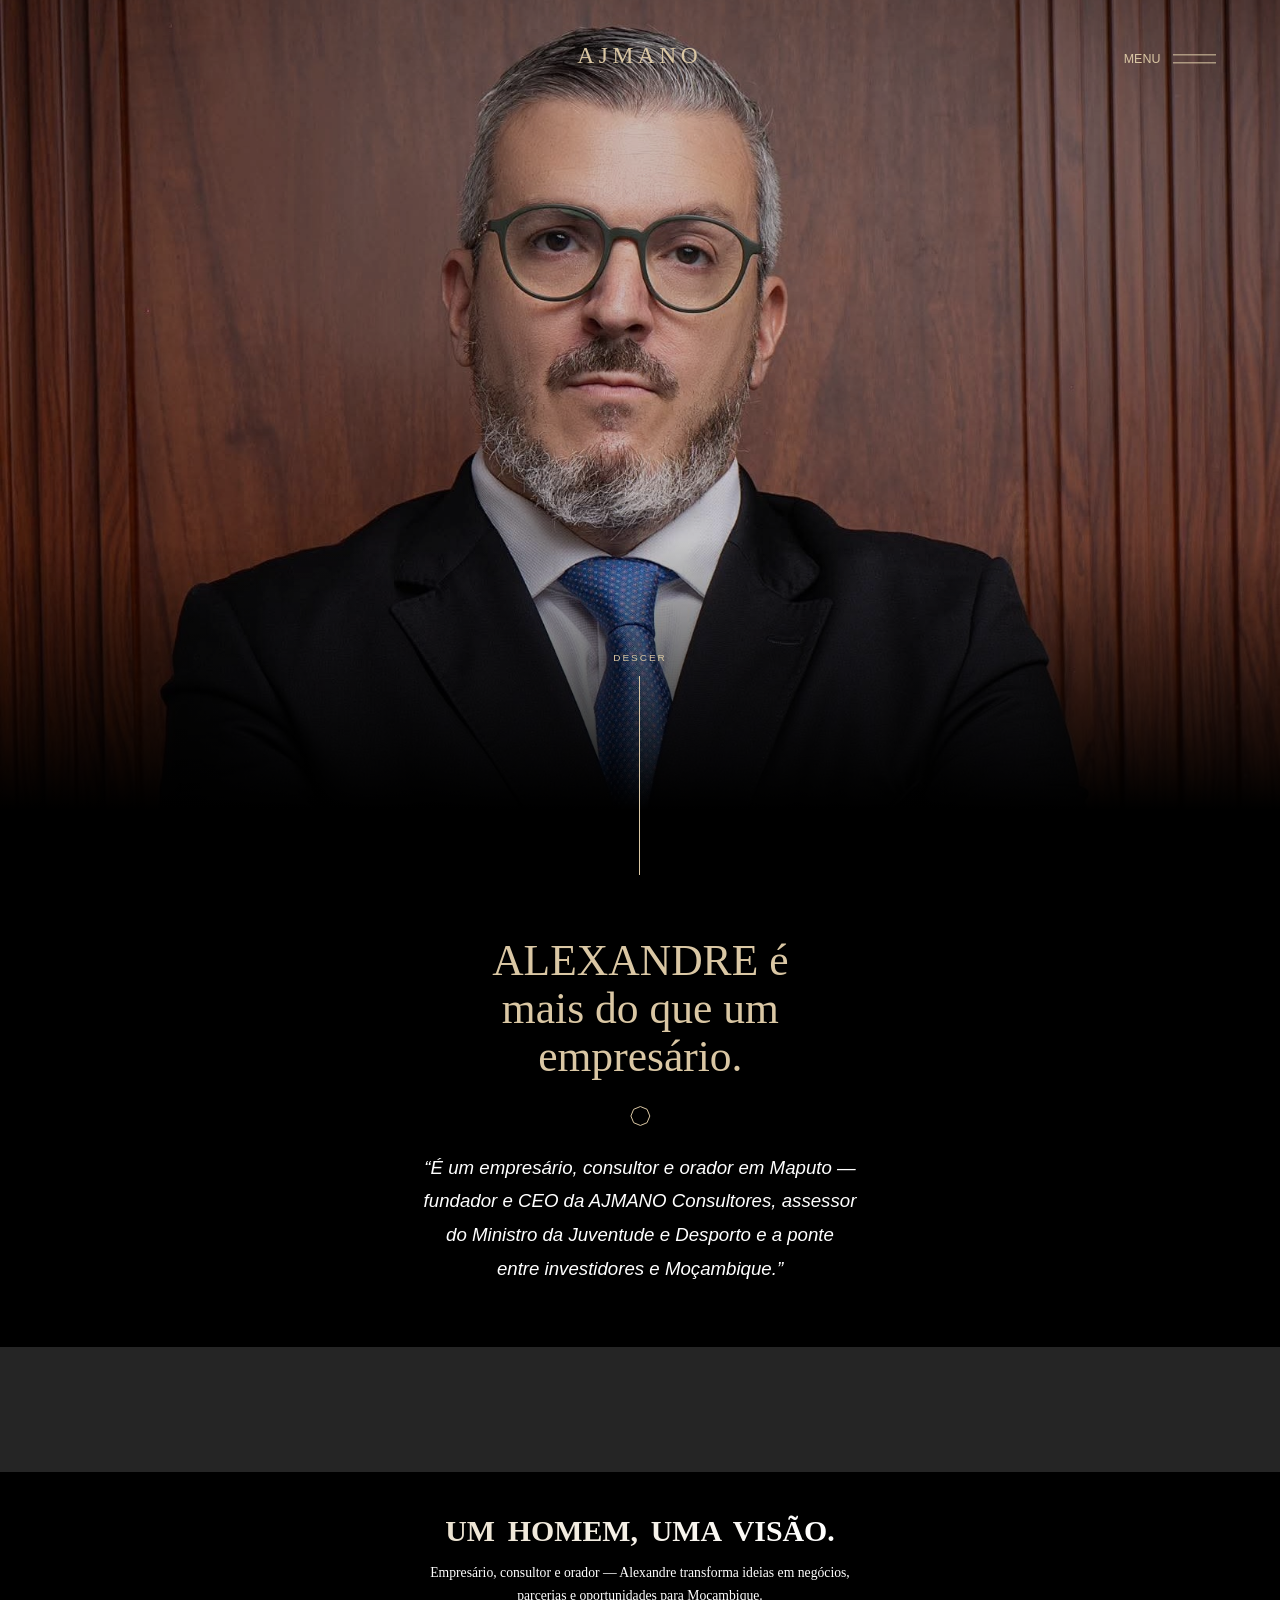
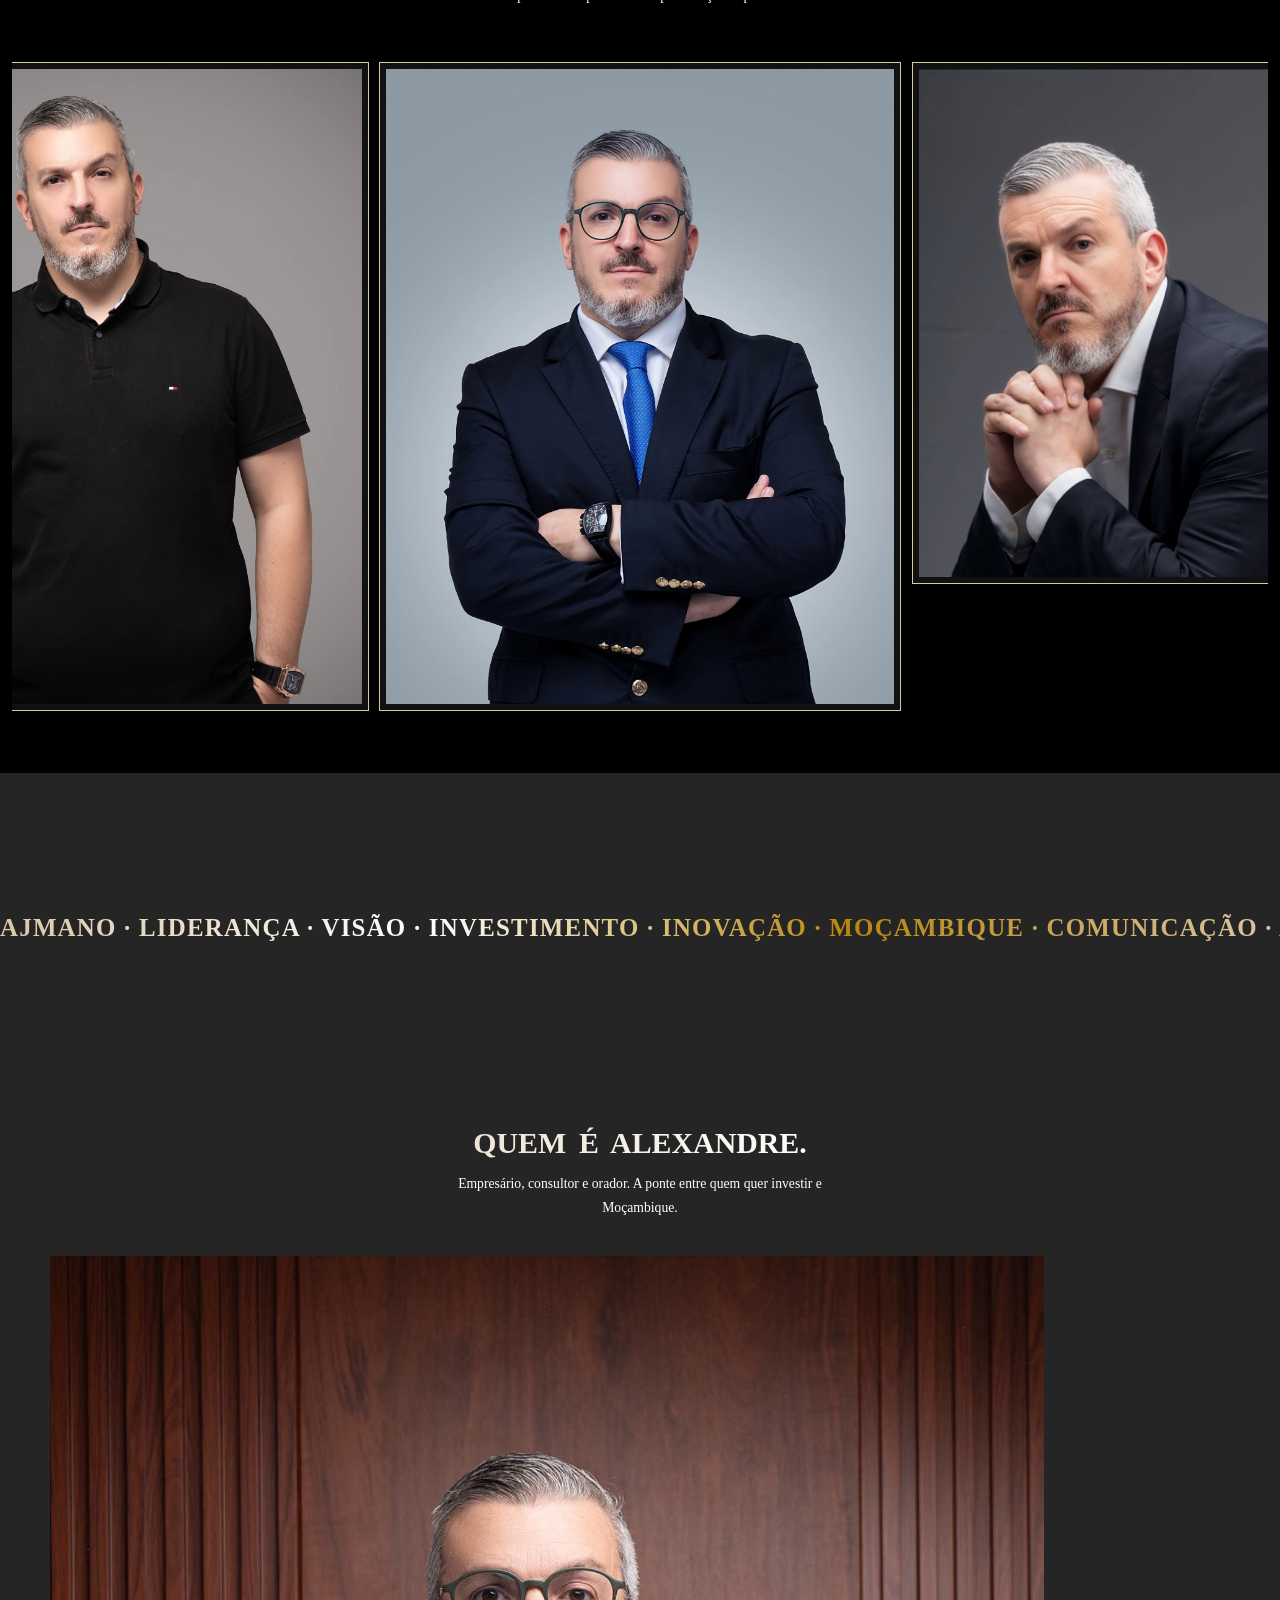
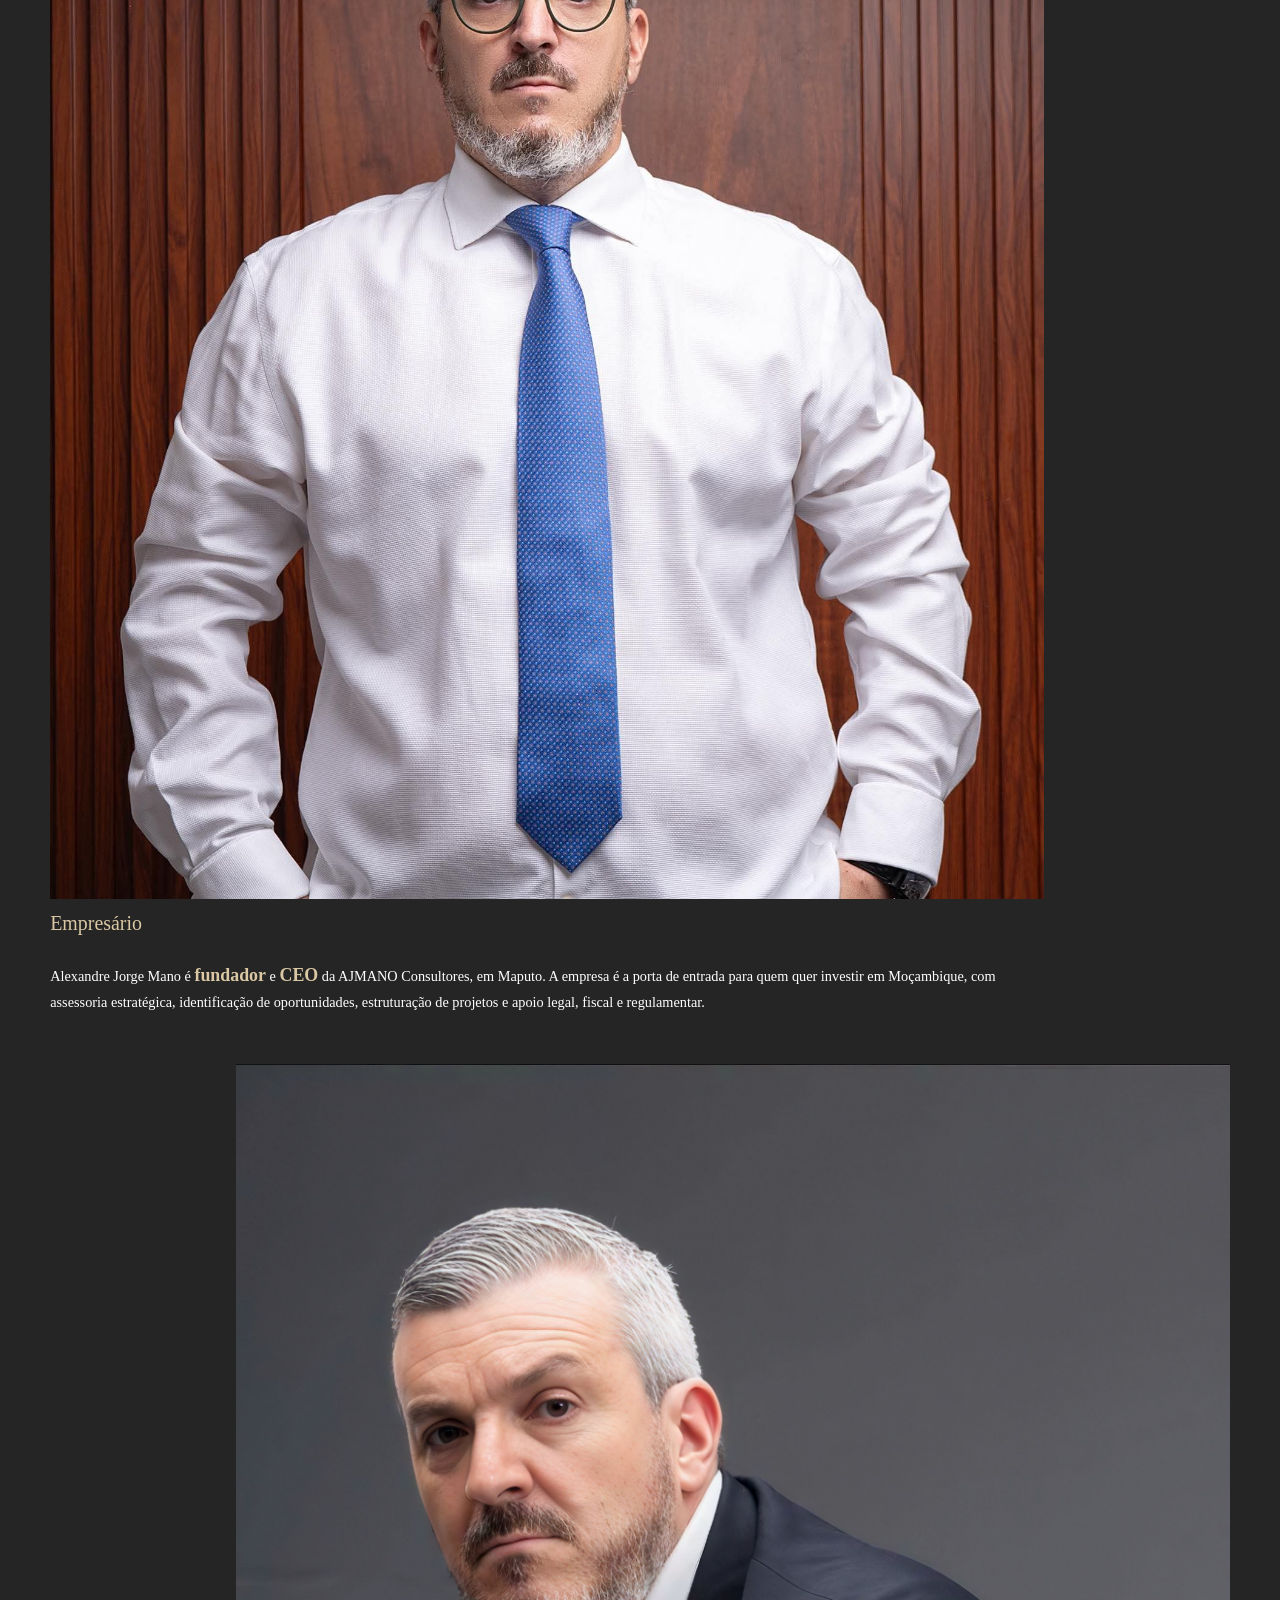
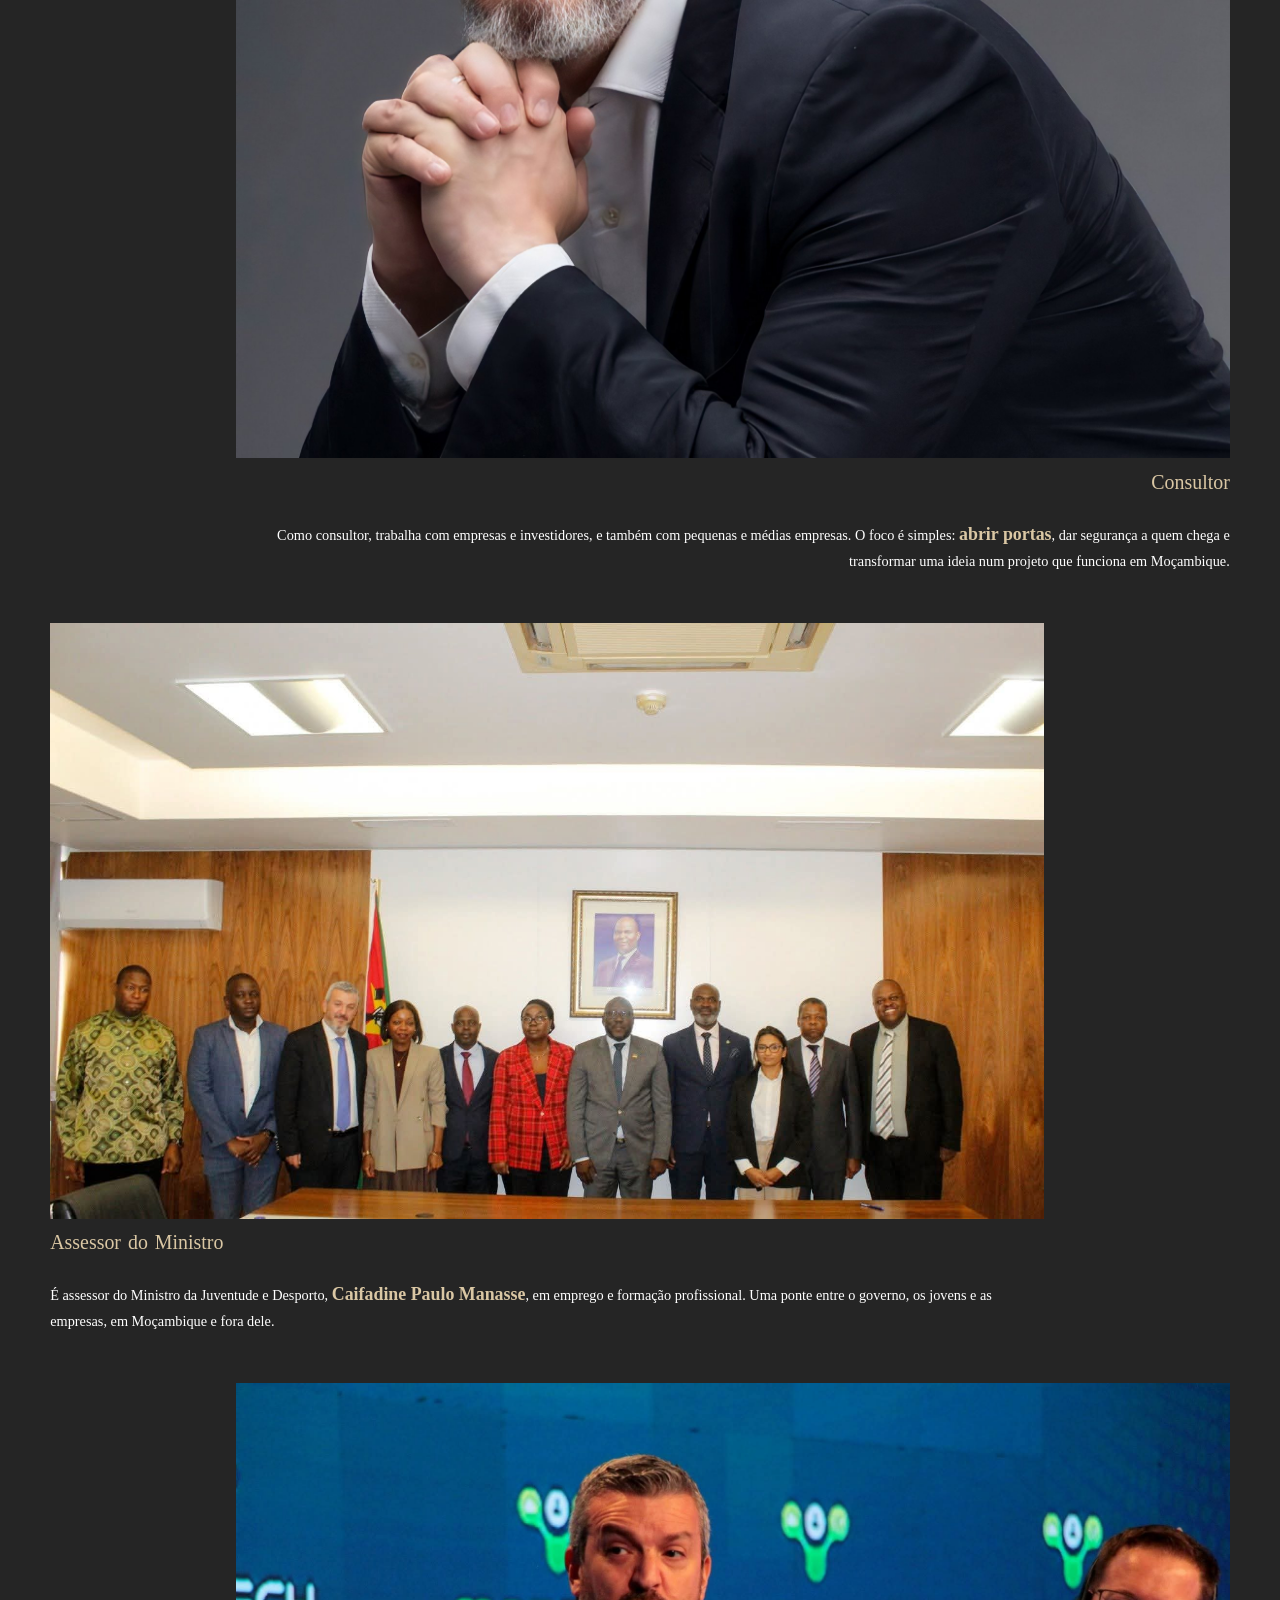
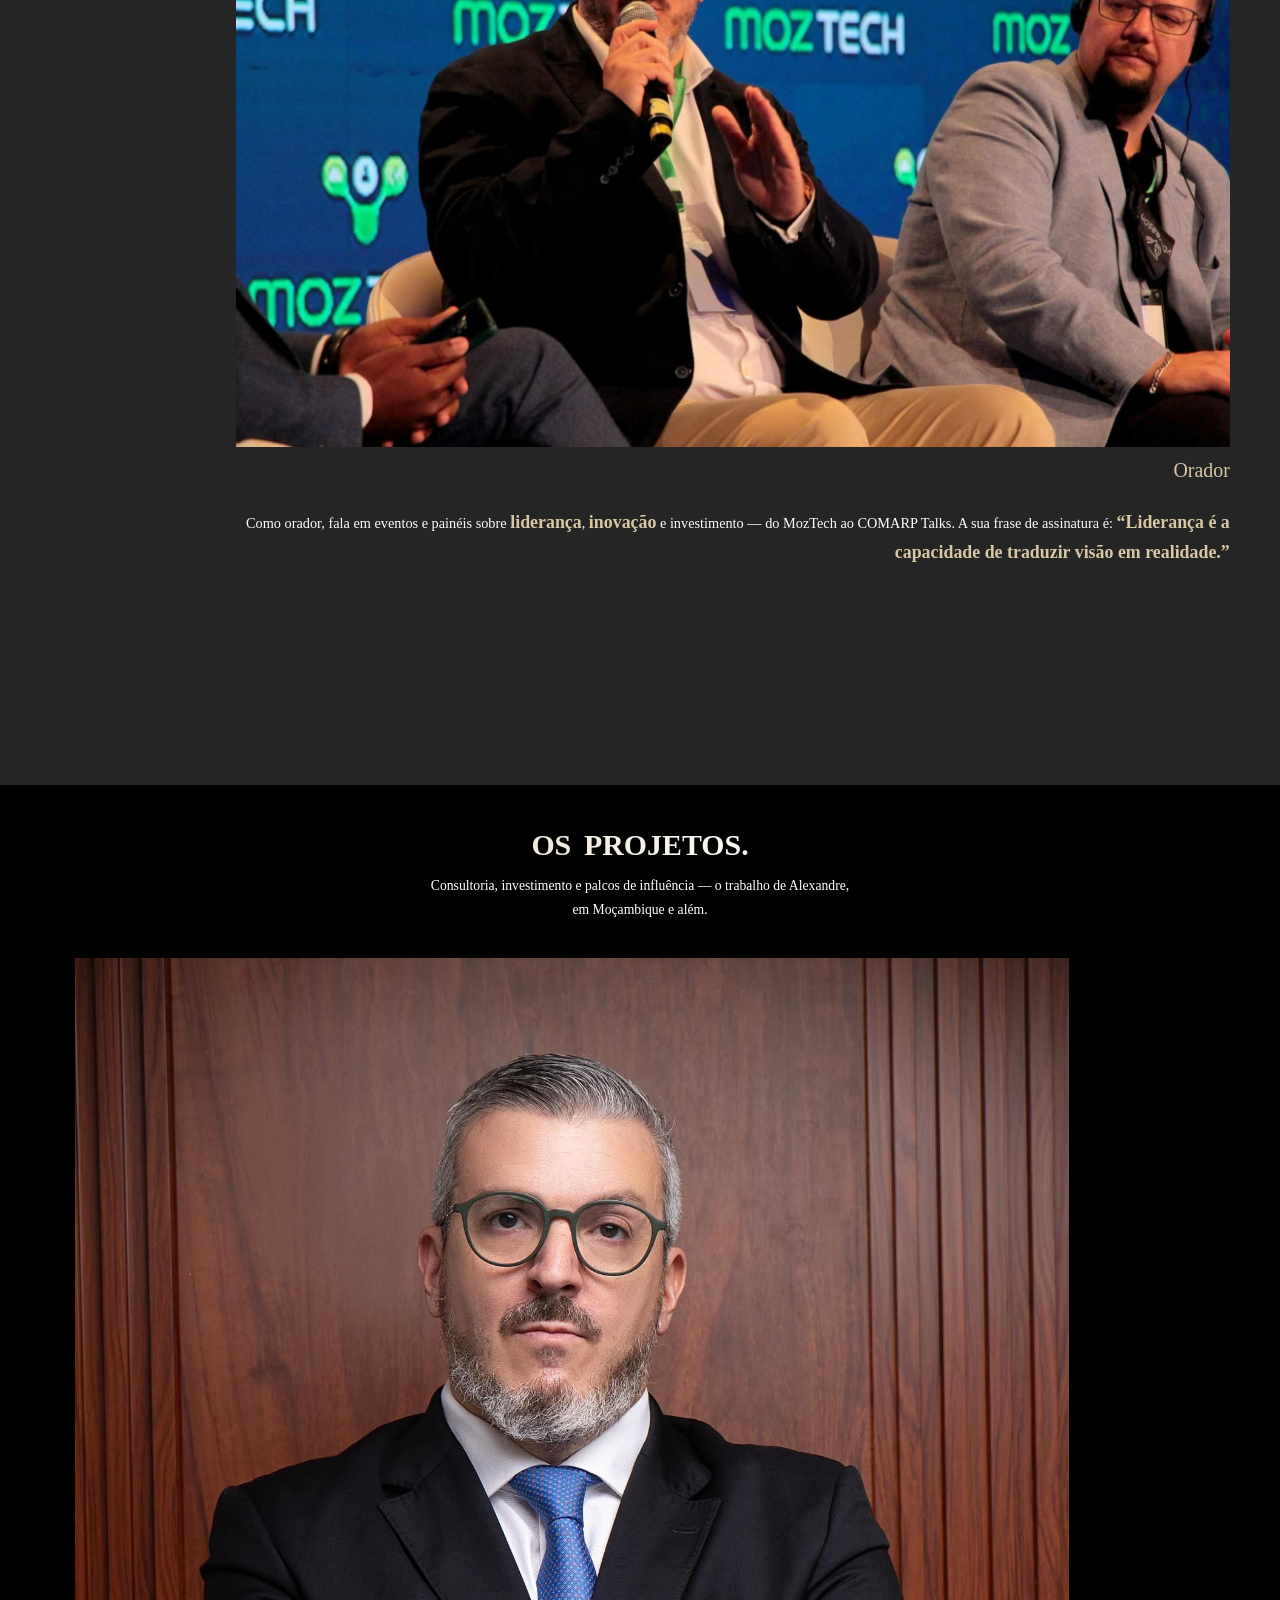
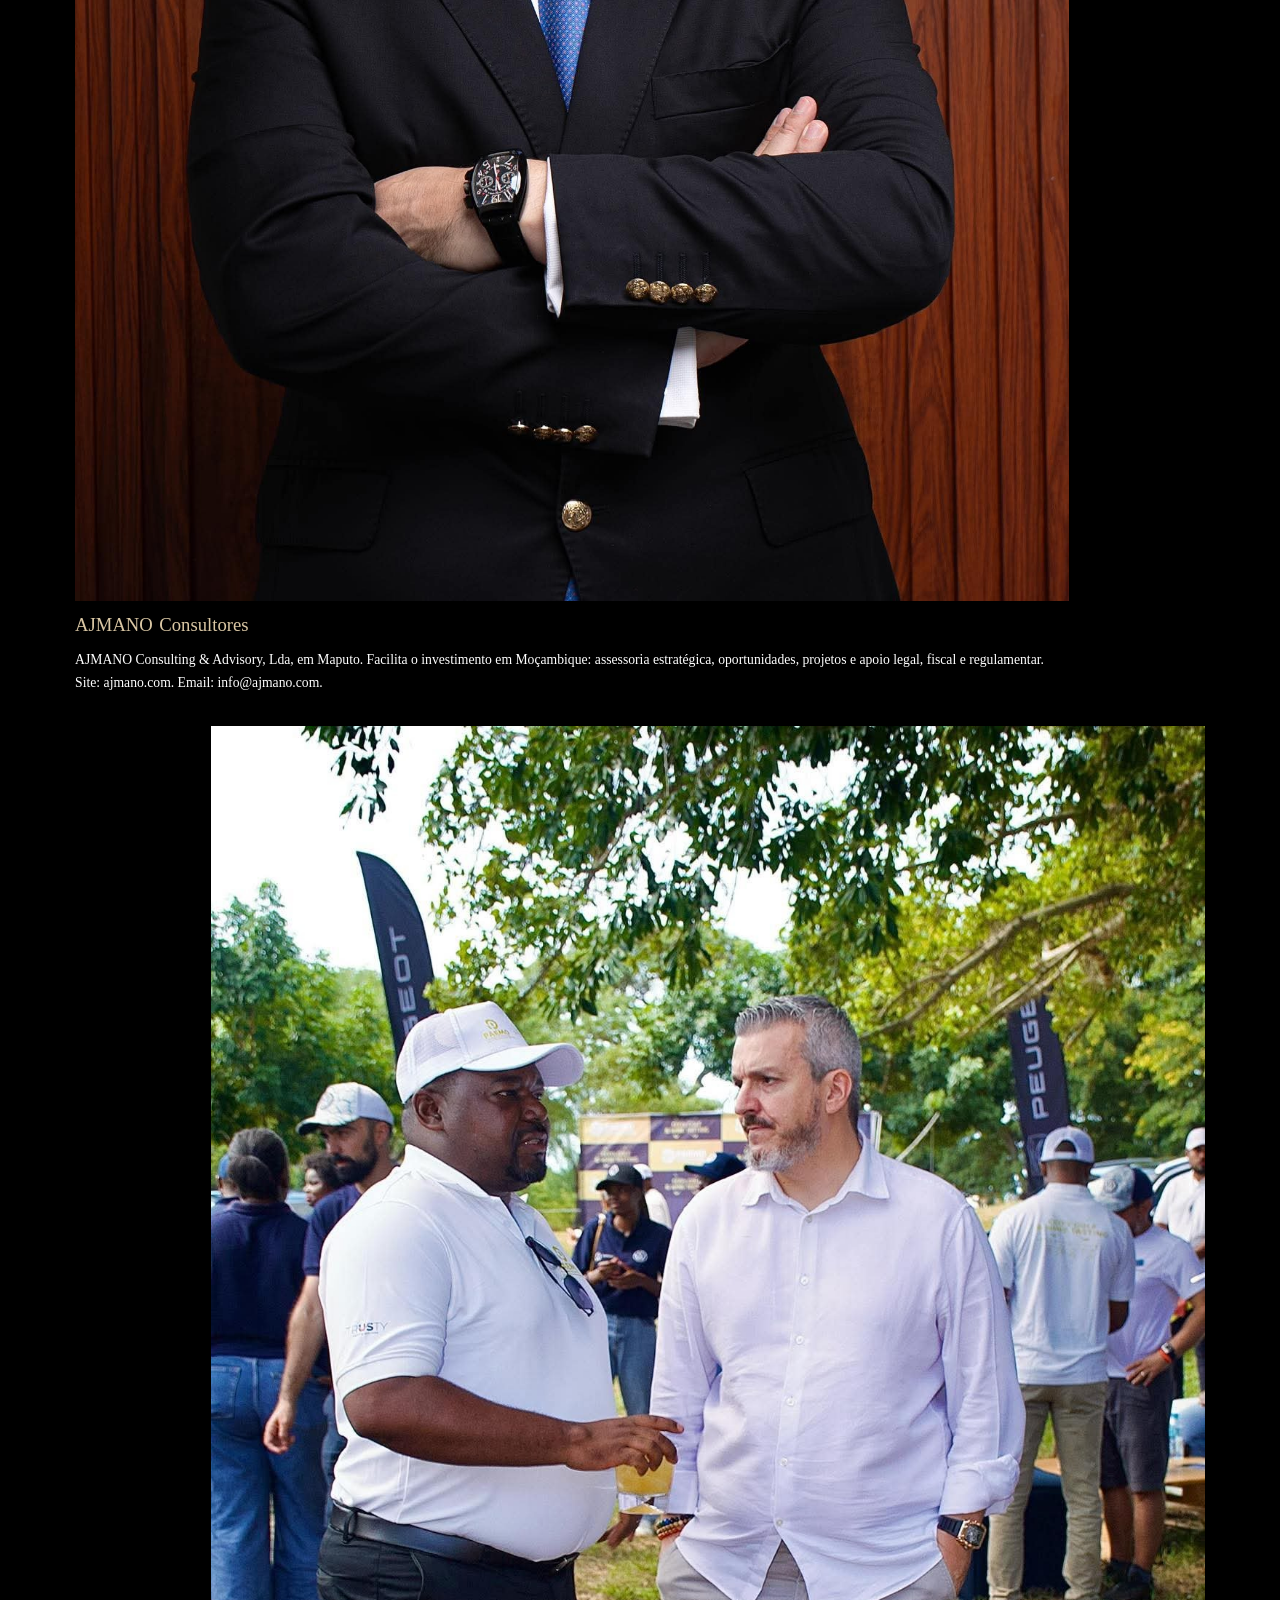
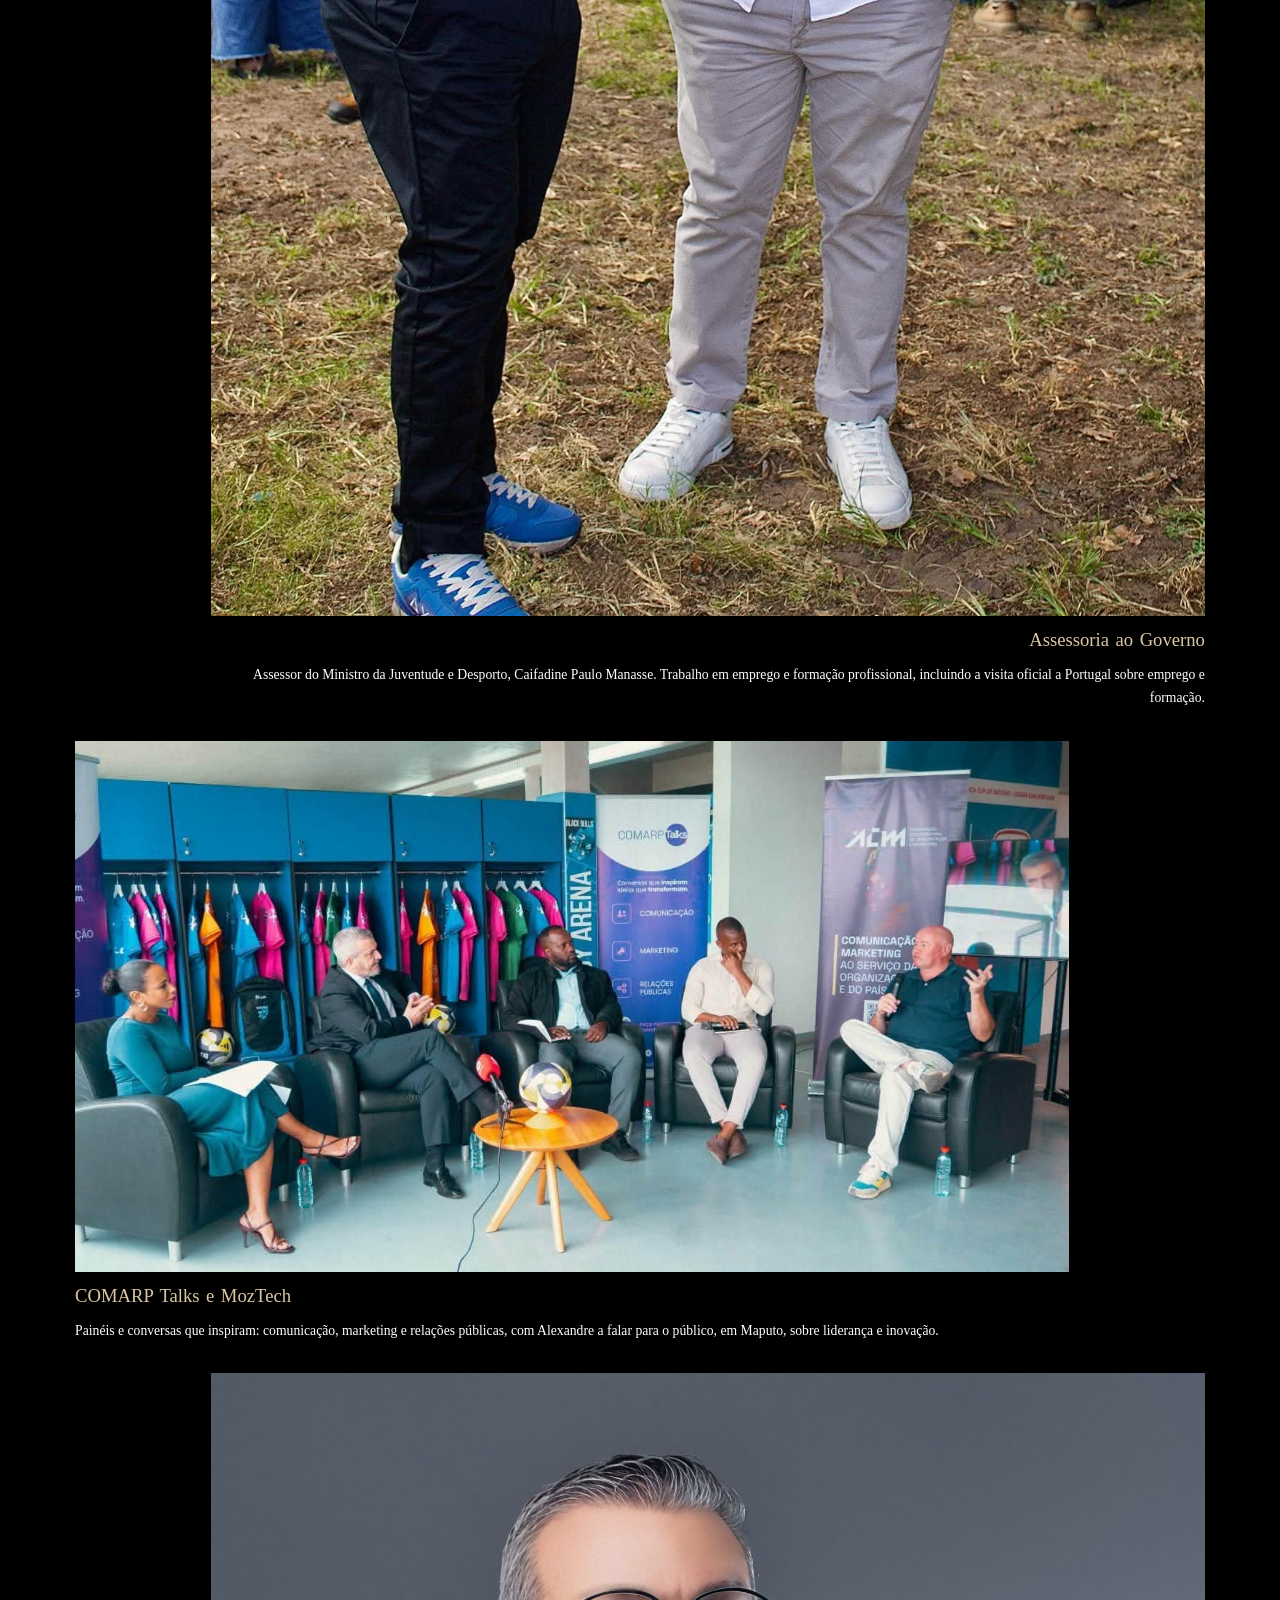
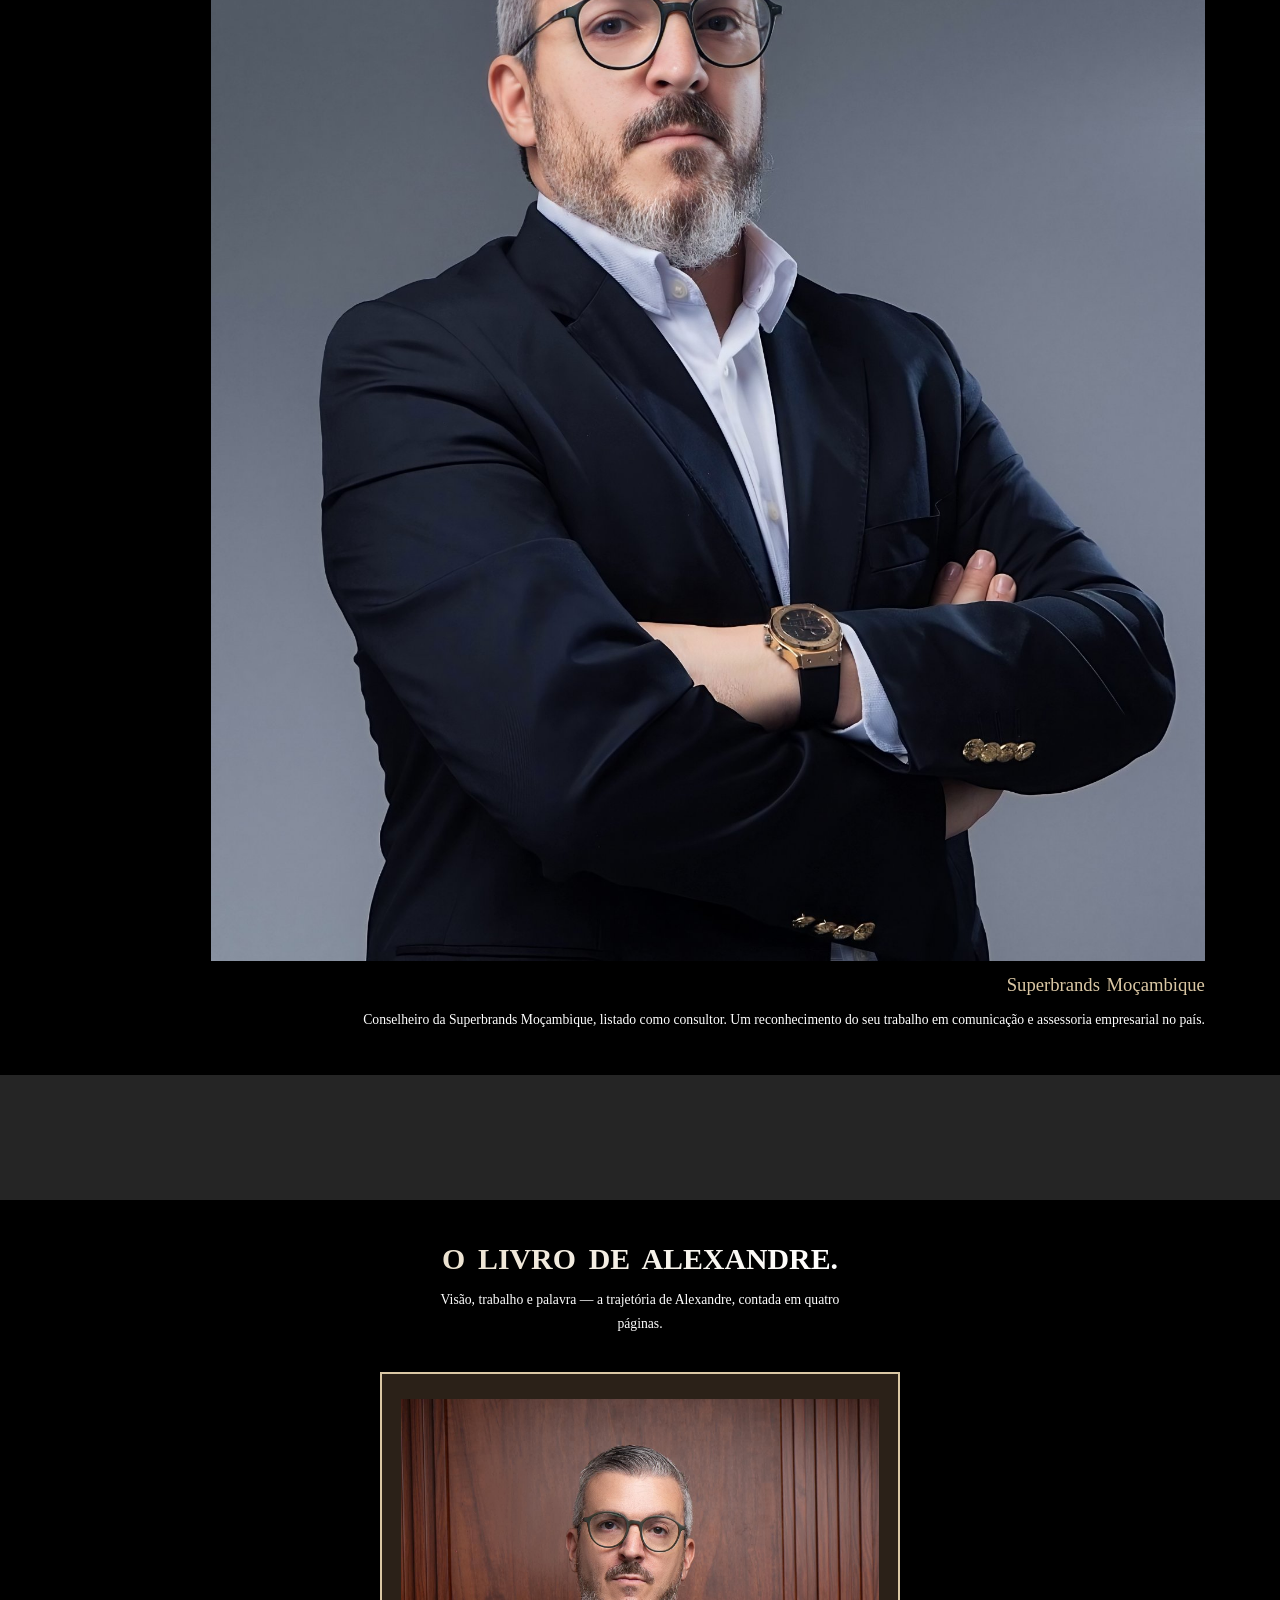
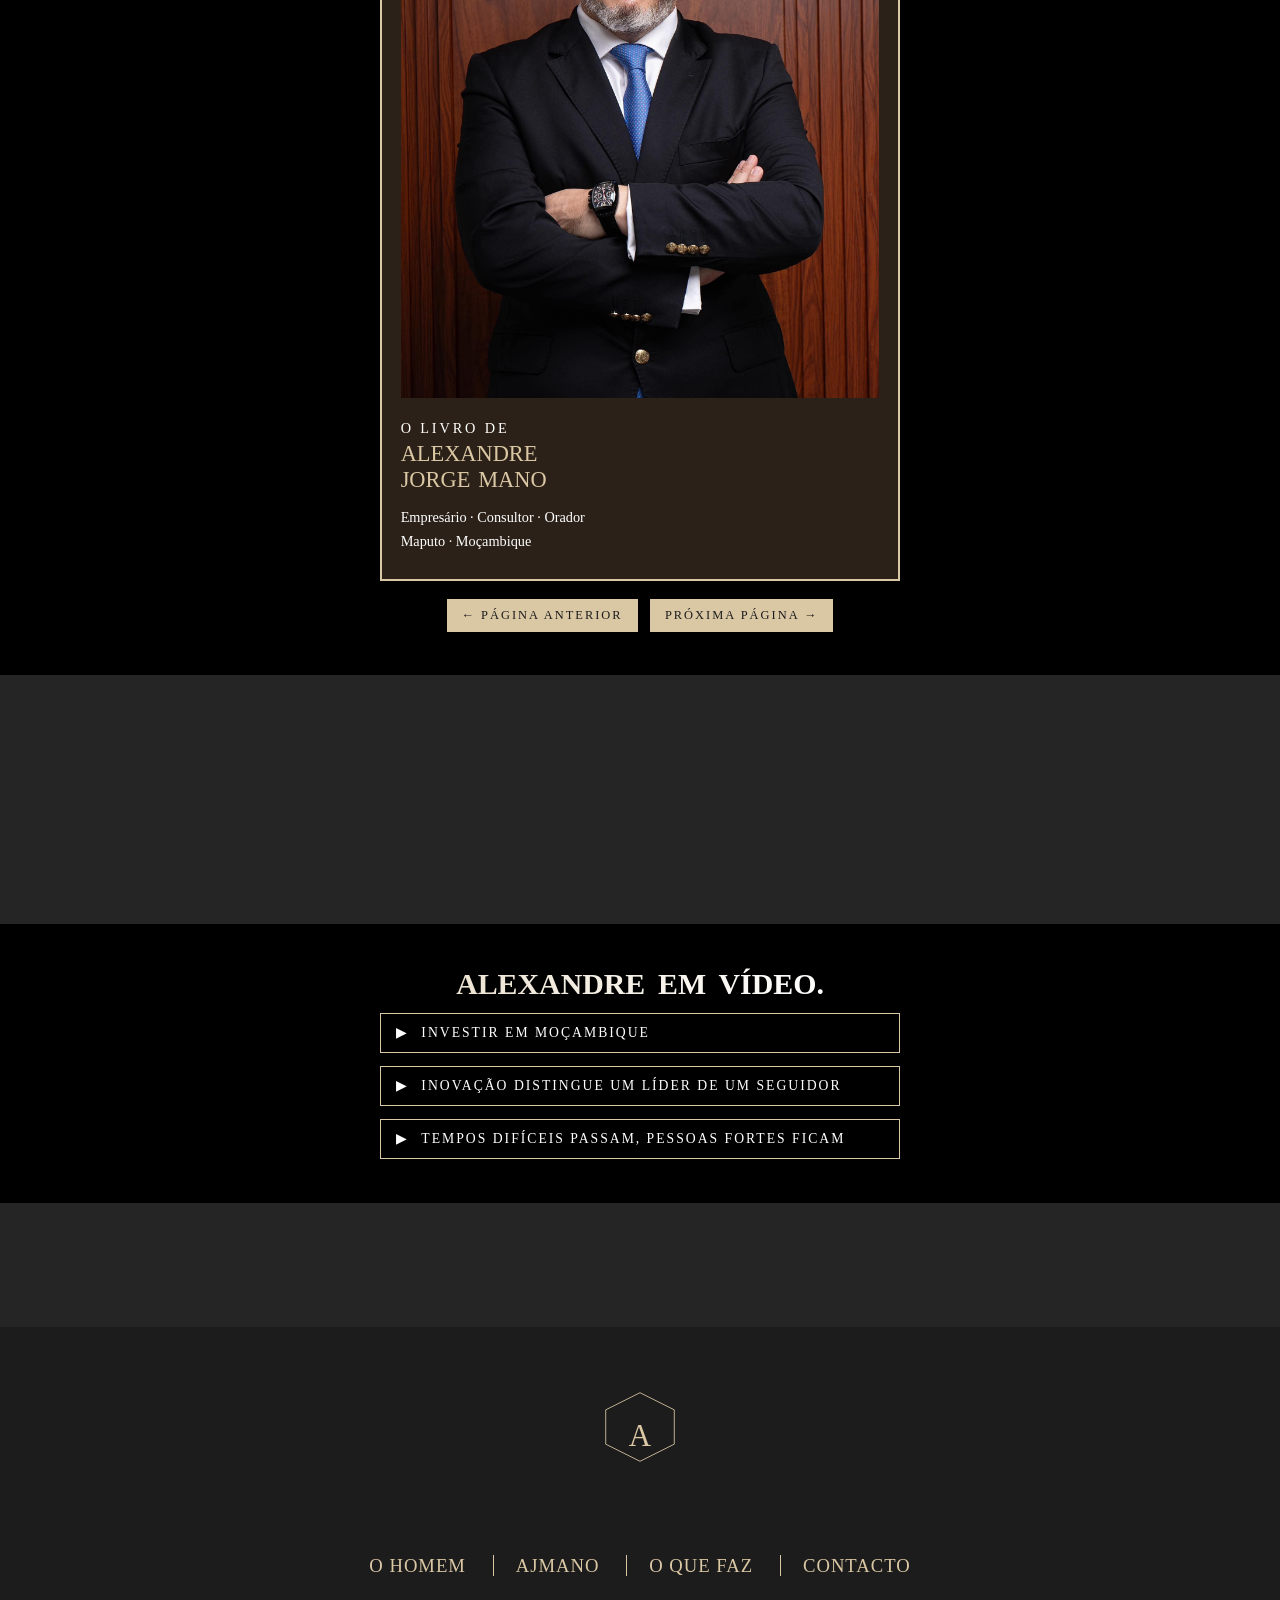
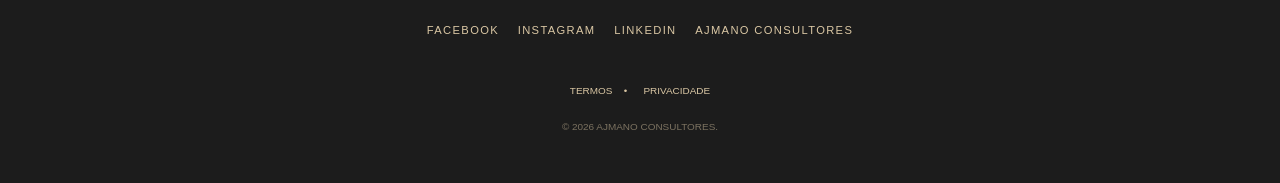
==== commit 2f23bf7c: "Hero usa foto original estendida, ligar css v20" ====
--- a/index.html
+++ b/index.html
@@ -381,7 +381,7 @@
         <div class="intro-wrapper parallax is--parallax">
           <div class="overlay-gradient" style="opacity: 1;"></div>
           <div class="overlay-black"></div>
-          <img class="parallax-image" src="images/retrato-fato-preto-estendido.jpg" alt="Alexandre Jorge Mano" draggable="false" style="translate: none; rotate: none; scale: none; transform: translate(0%, -0.0047%);">
+          <img class="parallax-image" src="images/retrato-fato-preto-estendido-original.jpg" alt="Alexandre Jorge Mano" draggable="false" style="translate: none; rotate: none; scale: none; transform: translate(0%, -0.0047%);">
         </div>
         <div class="intro-scroll" style="opacity: 1;">
           <p class="font-small" style="translate: none; rotate: none; scale: none; opacity: 0.8526; transform: translate3d(0px, -2.9474px, 0px);">
@@ -611,6 +611,6 @@
 
 <canvas id="scene" data-engine="three.js r160" width="1080" height="2252" style="width: 384px; height: 801px;"></canvas><div class="scene-background"></div><link rel="stylesheet" href="css/scroll-fix.css?v=1">
 <script src="js/scroll-fix.js?v=1"></script>
-<link rel="stylesheet" href="css/aj-sections.css?v=19">
+<link rel="stylesheet" href="css/aj-sections.css?v=20">
 <script src="js/aj-sections.js?v=7"></script>
 </body></html>
--- a/css/aj-sections.css
+++ b/css/aj-sections.css
@@ -1,6 +1,6 @@
 /* AJMANO — novas secções depois do hero e de "Alexandre é mais do que um empresário".
  * Hero e essa secção ficam intocados. Estas regras só tocam nas secções novas. */
-.aj-section { background: linear-gradient(180deg, #000 0%, #1a1a1a 50%, #000 100%); color: #fff; padding: 2.5rem 1rem; }
+.aj-section { background: #000; color: #fff; padding: 3.5rem 1rem; }
 .aj-section .container { max-width: 92%; margin: 0 auto; }
 .aj-title {
   font-family: Georgia, "Times New Roman", serif; color: #dac7a4;
@@ -8,7 +8,7 @@
 }
 .aj-intro {
   font-family: Georgia, "Times New Roman", serif; color: #fff;
-  font-size: 1.1rem; line-height: 1.6; text-align: center; max-width: 34rem; margin: 0 auto 2.5rem;
+  font-size: 1.1rem; line-height: 1.7; text-align: center; max-width: 34rem; margin: 0 auto 3rem;
 }
 /* Vídeos em botão */
 .aj-videos { display: flex; flex-direction: column; gap: 2rem; align-items: center; }
@@ -142,16 +142,16 @@
 .aj-video-mini { display: flex; align-items: center; gap: 1rem; padding: 1rem 1.2rem; color: #fff; font-family: Georgia, "Times New Roman", serif; font-size: 1.1rem; text-align: left; }
 
 /* Desc sem vazio: o original tinha 10rem de espaço em baixo e o parágrafo invisível */
-.section-desc { padding: 2rem 0 6rem !important; }
+.section-desc { padding: 3rem 0 4rem !important; }
 .section-desc .line-seperate { margin: 2rem 0 !important; }
-.section-desc .p-desc { opacity: 1 !important; transform: none !important; translate: none !important; color: #fff !important; font-style: italic; margin-top: 1.5rem !important; line-height: 1.6; }
+.section-desc .p-desc { opacity: 1 !important; transform: none !important; translate: none !important; color: #fff !important; font-style: italic; margin-top: 1.5rem !important; margin-bottom: 1rem !important; line-height: 1.8; }
 
 
 /* Só o AJMANO do topo, maior */
 .header__logo { max-width: 190px !important; width: 190px !important; }
 .header__logo svg { width: 100% !important; height: auto !important; }
 
-/* Só o hero: foto estendida com IA para cima, enche o ecrã do topo, sem borda */
+/* Só o hero: foto original estendida só em cima, enche o ecrã do topo, sem borda */
 .section-intro { height: 100vh !important; min-height: 0 !important; padding-top: 0 !important; background: #000; }
 .section-intro .intro-wrapper { height: 100% !important; background: #000; }
 .parallax-image { object-fit: cover !important; object-position: center center !important; height: 100vh !important; width: 100% !important; display: block; }
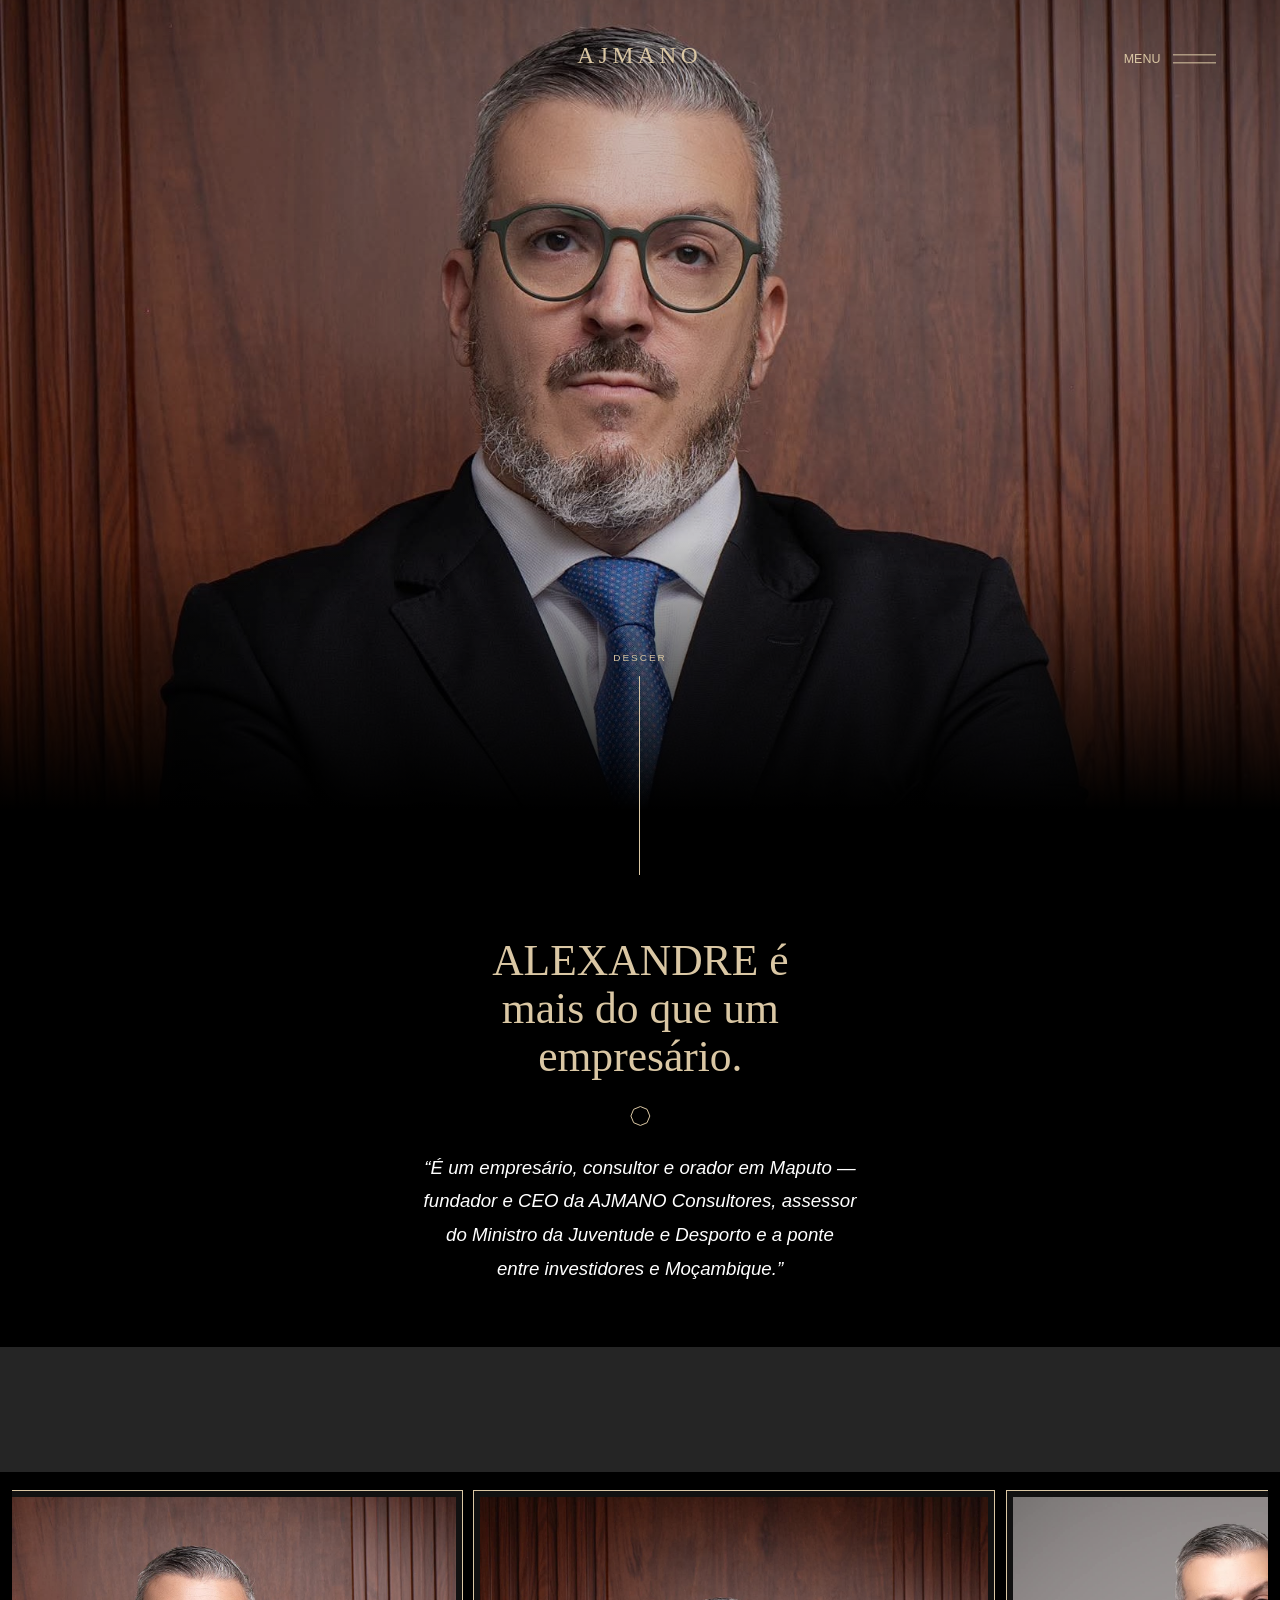
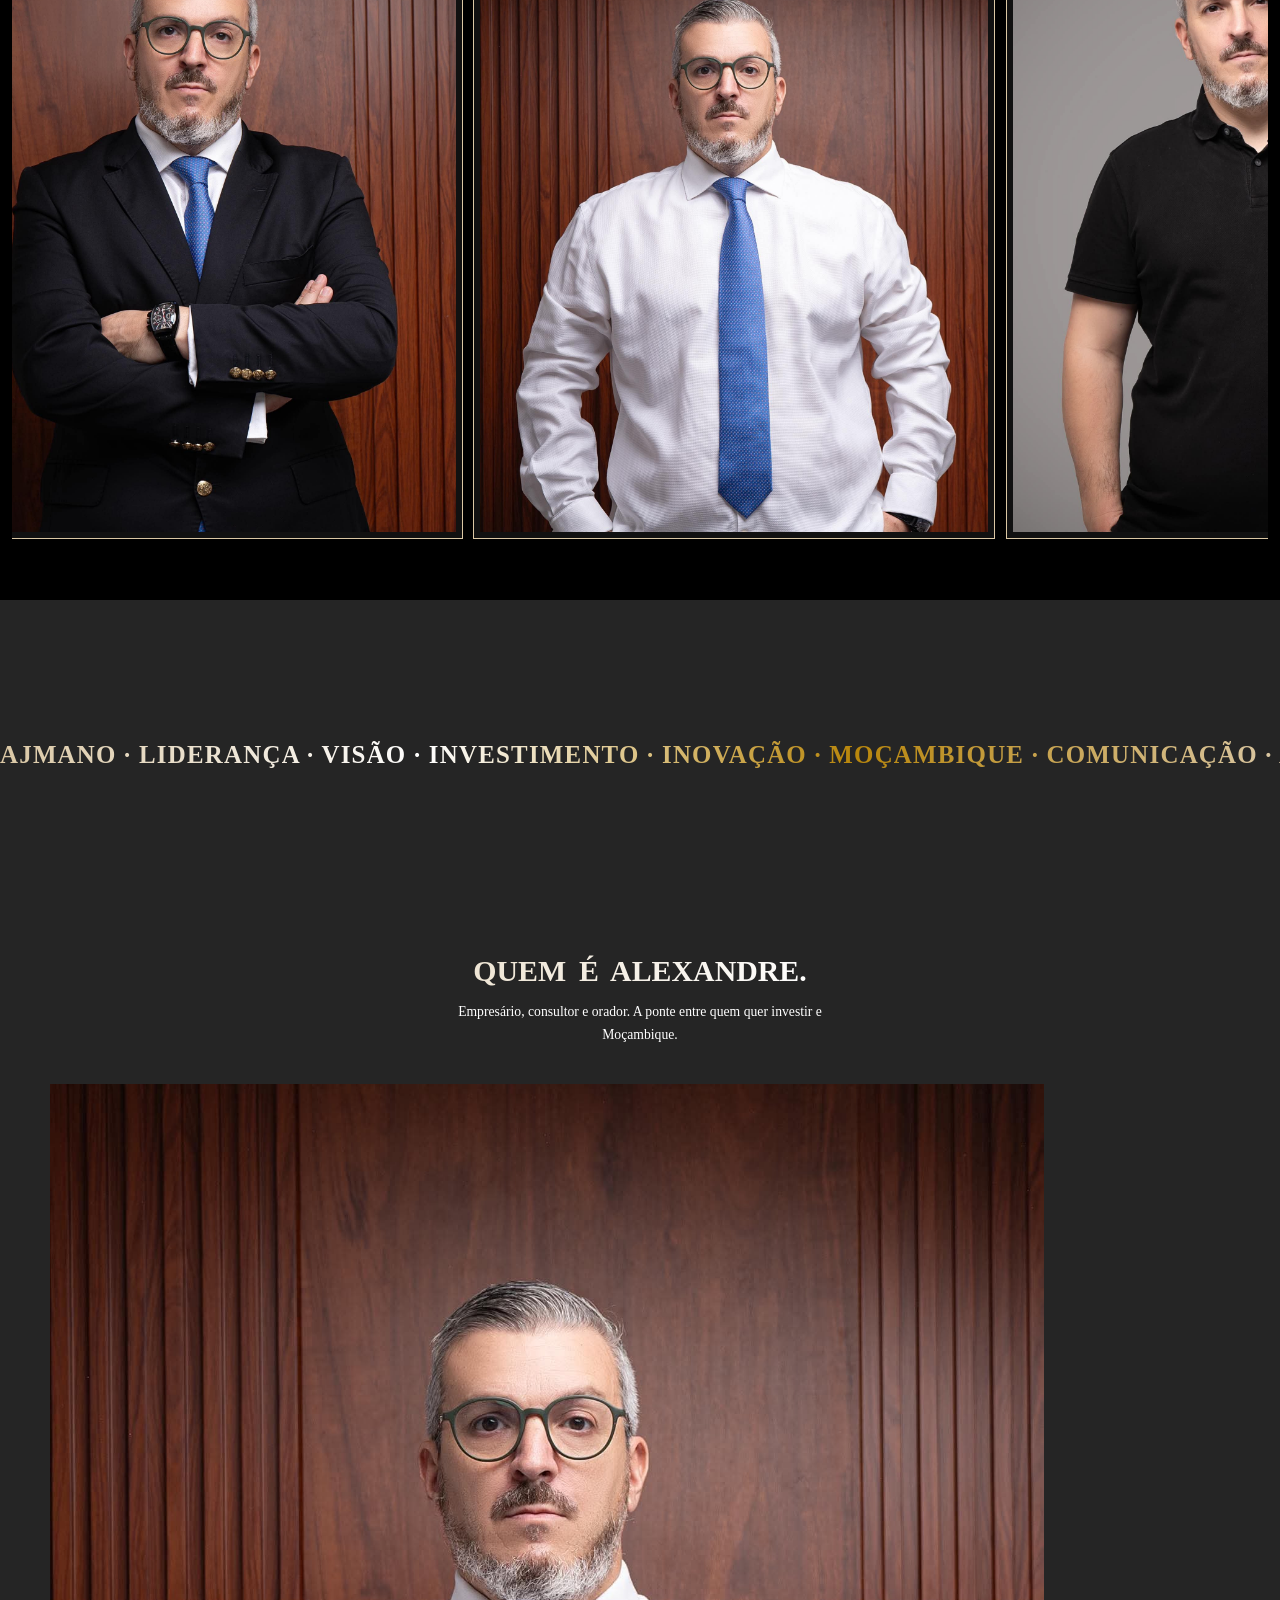
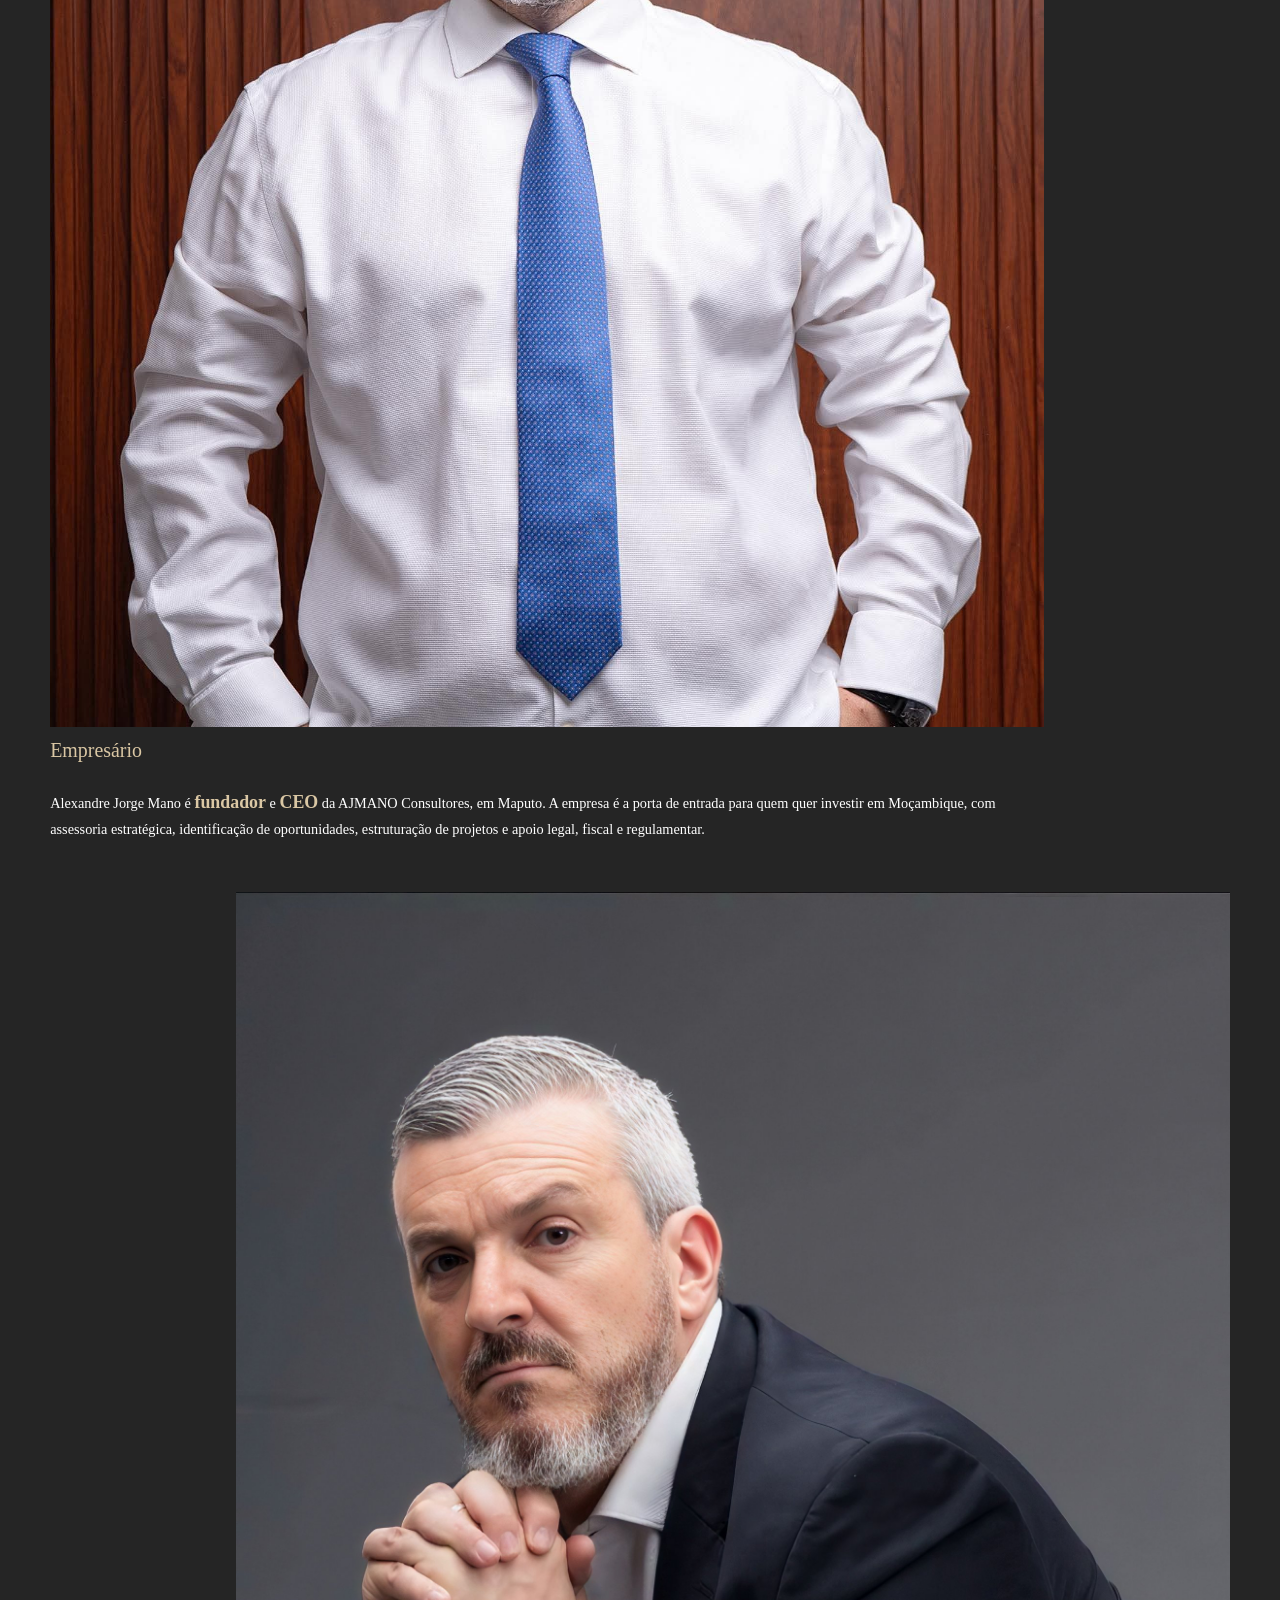
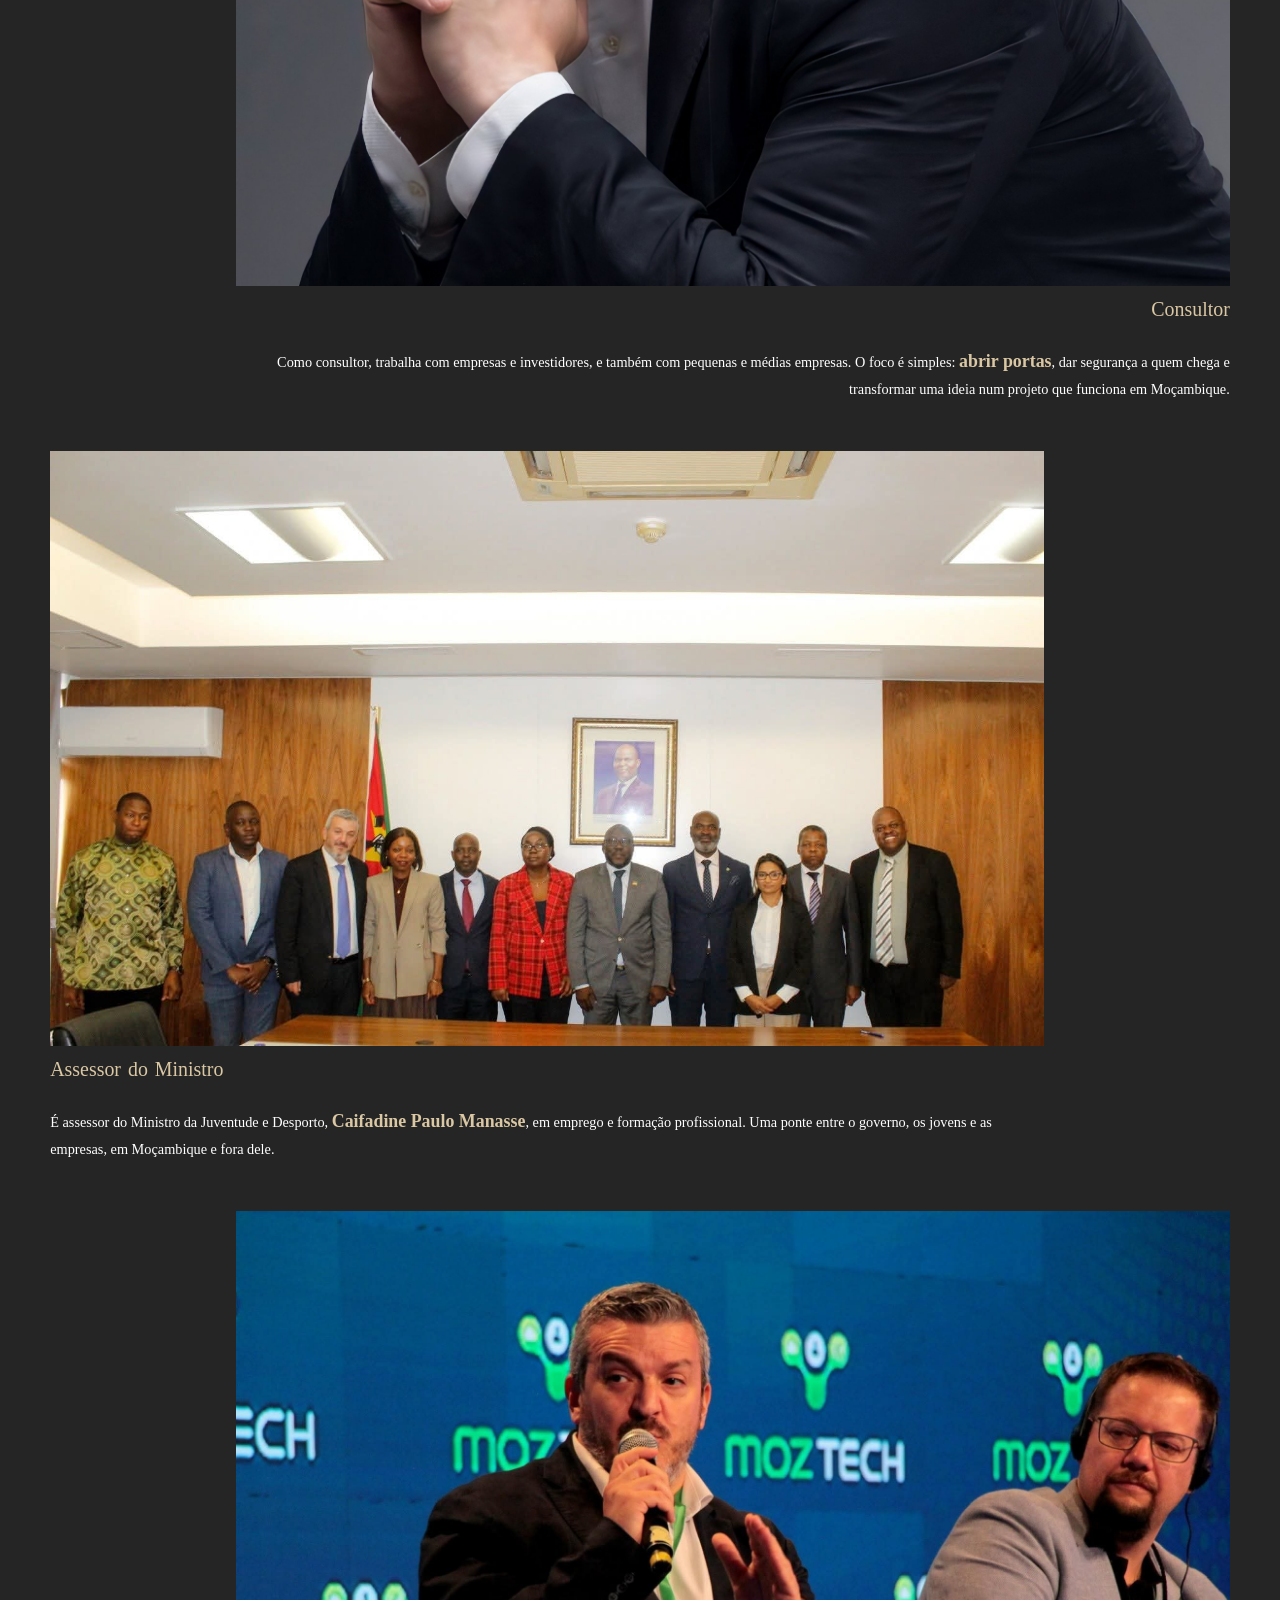
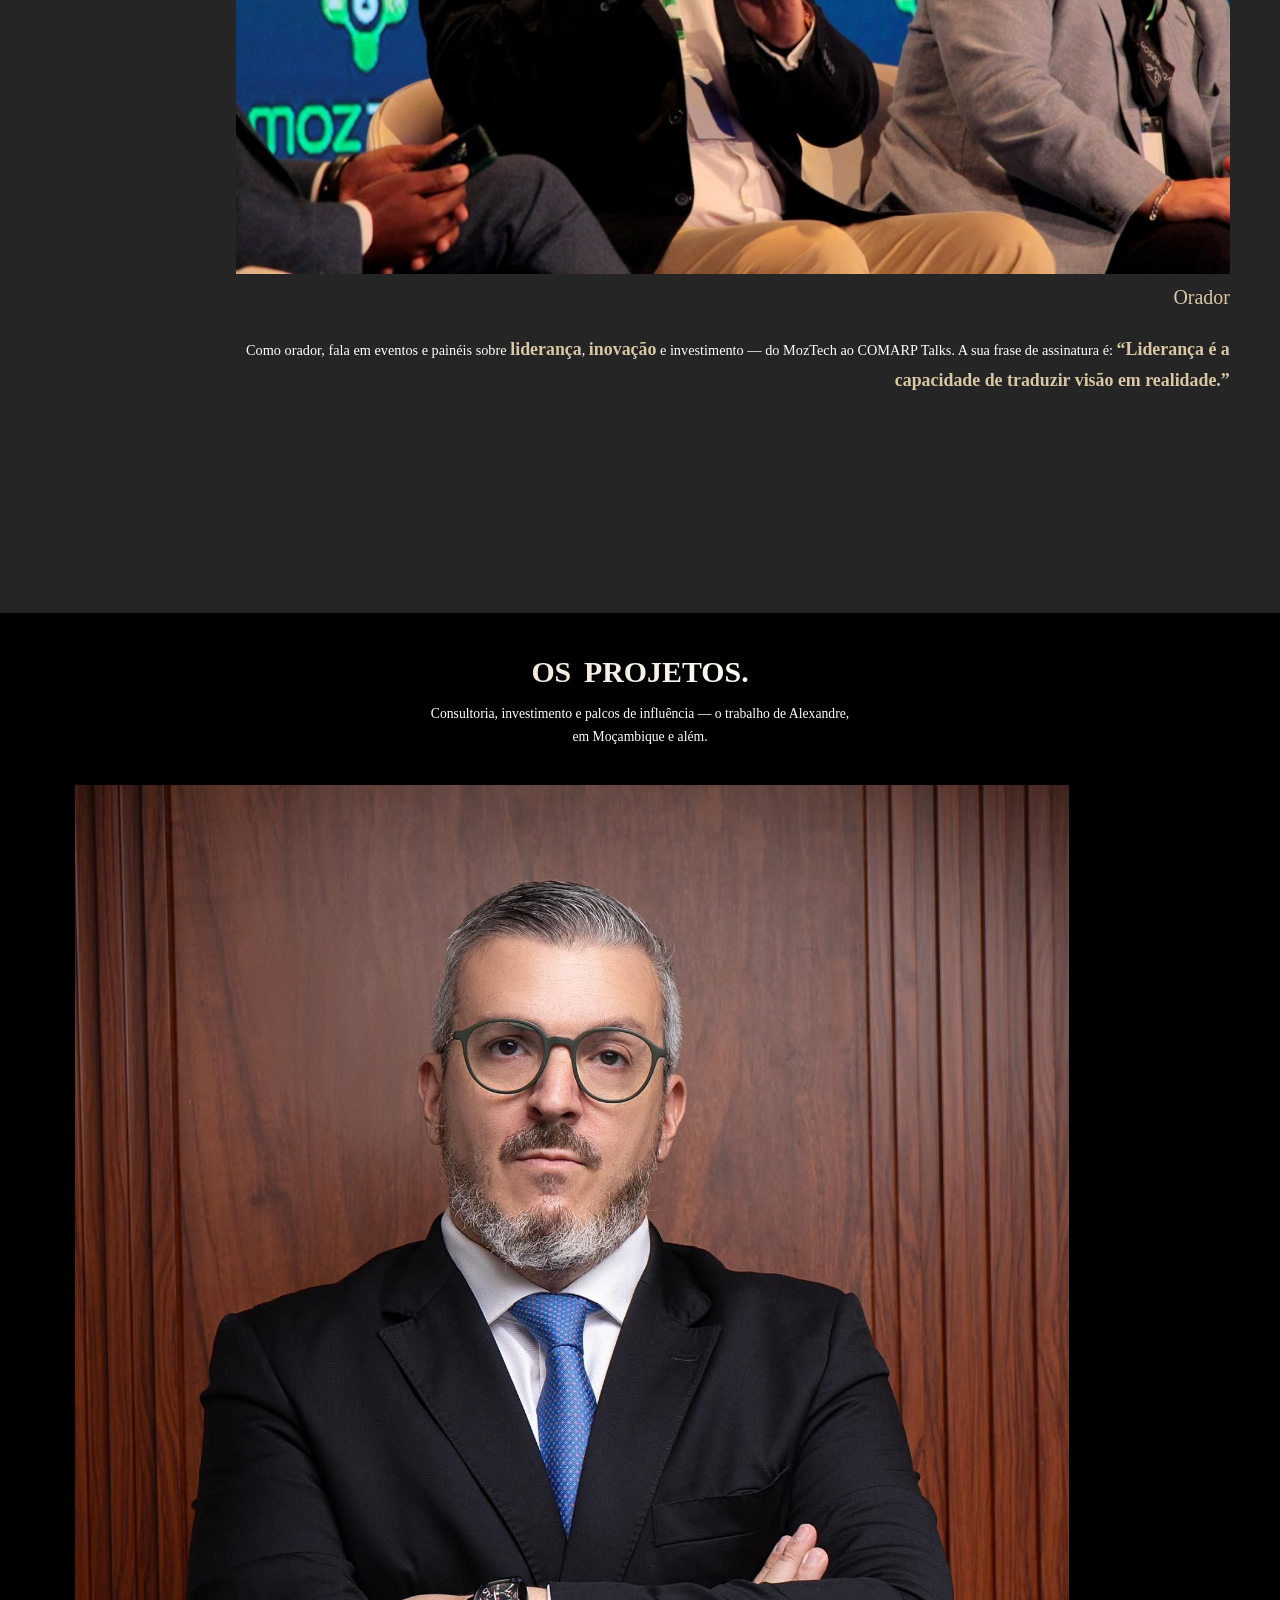
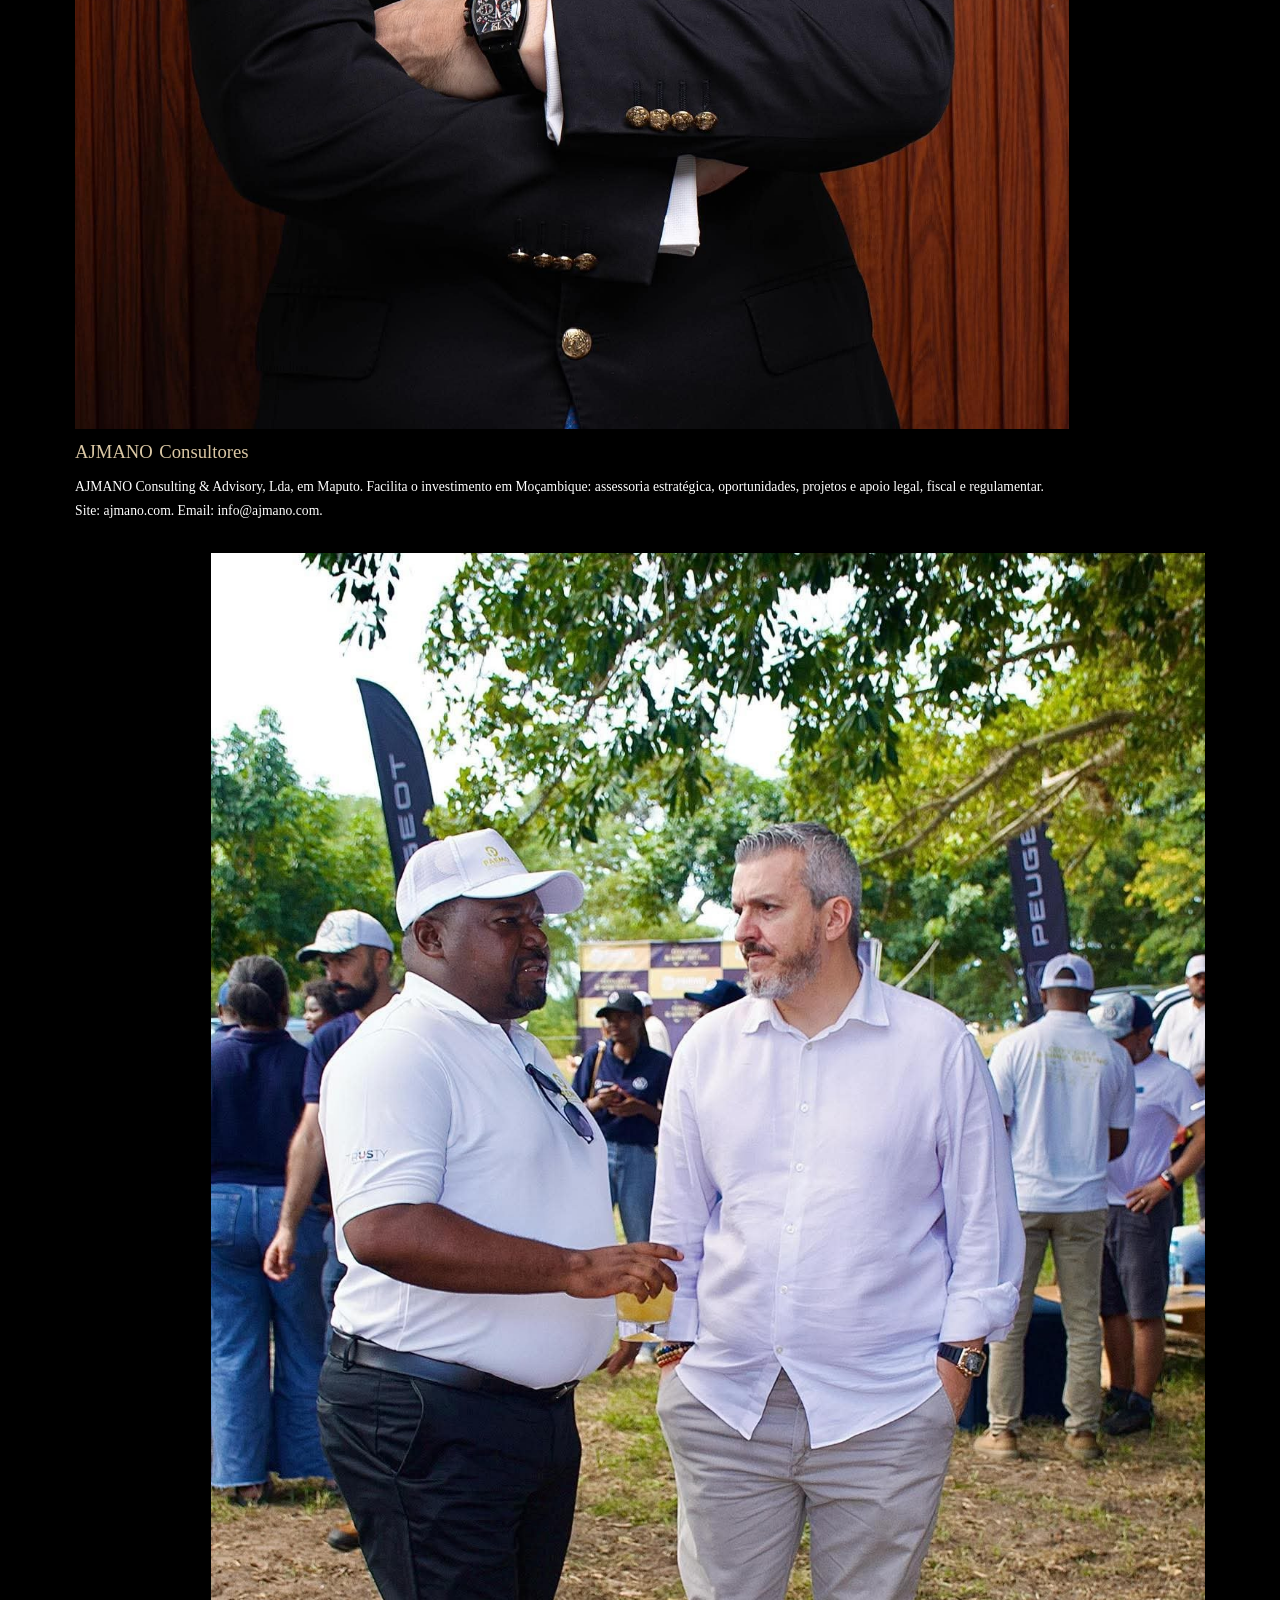
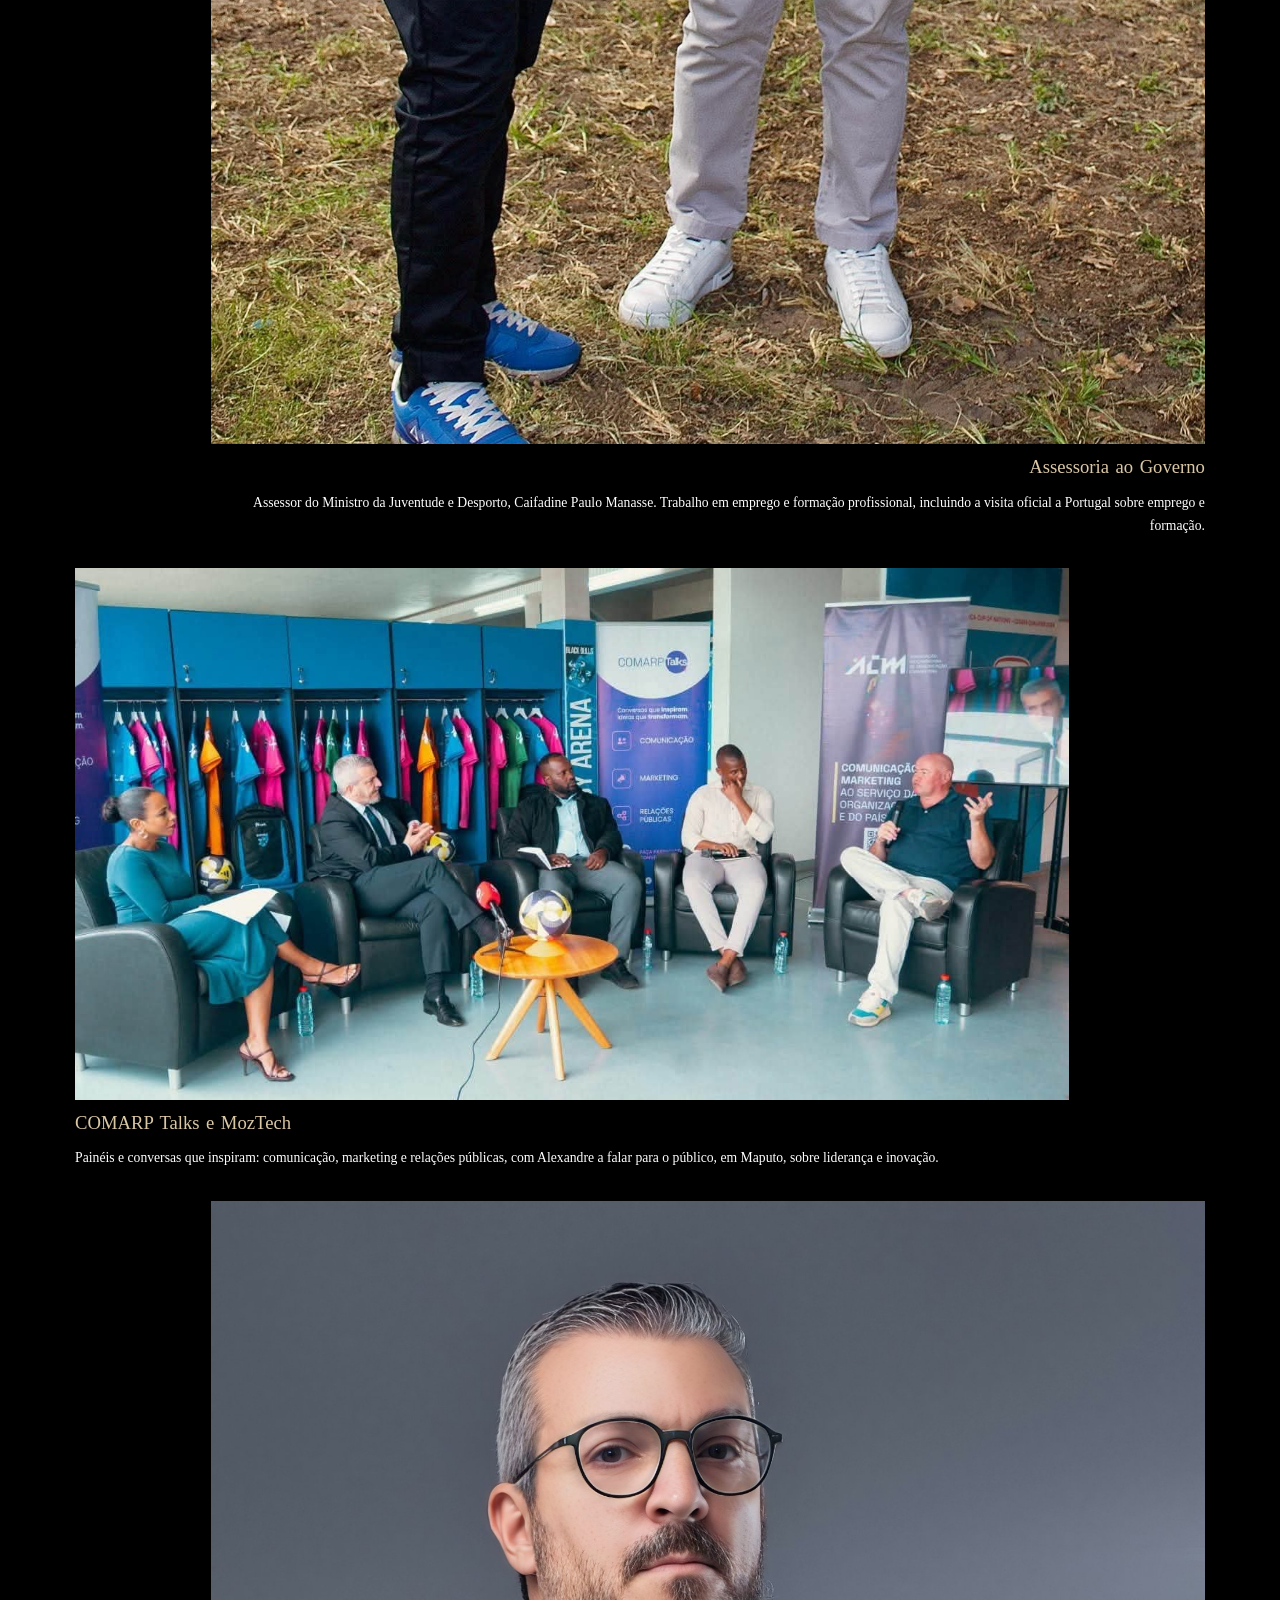
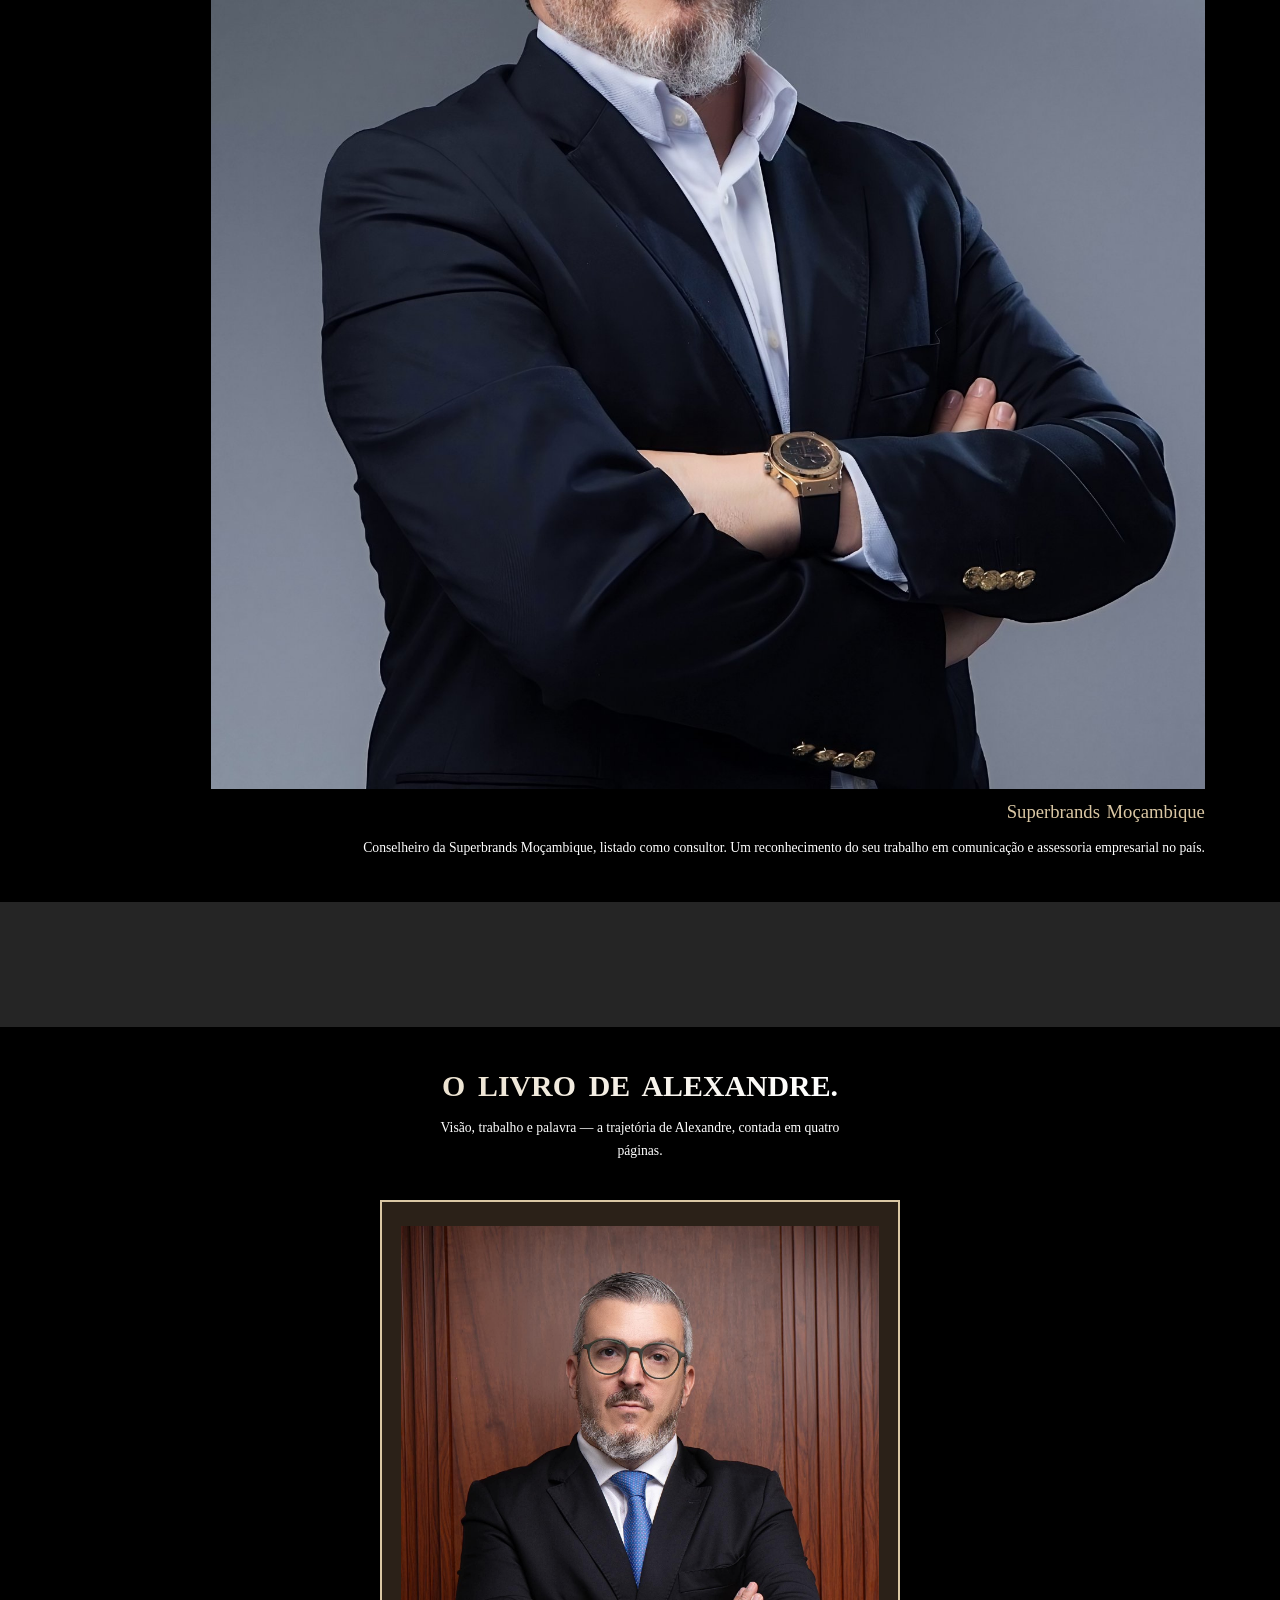
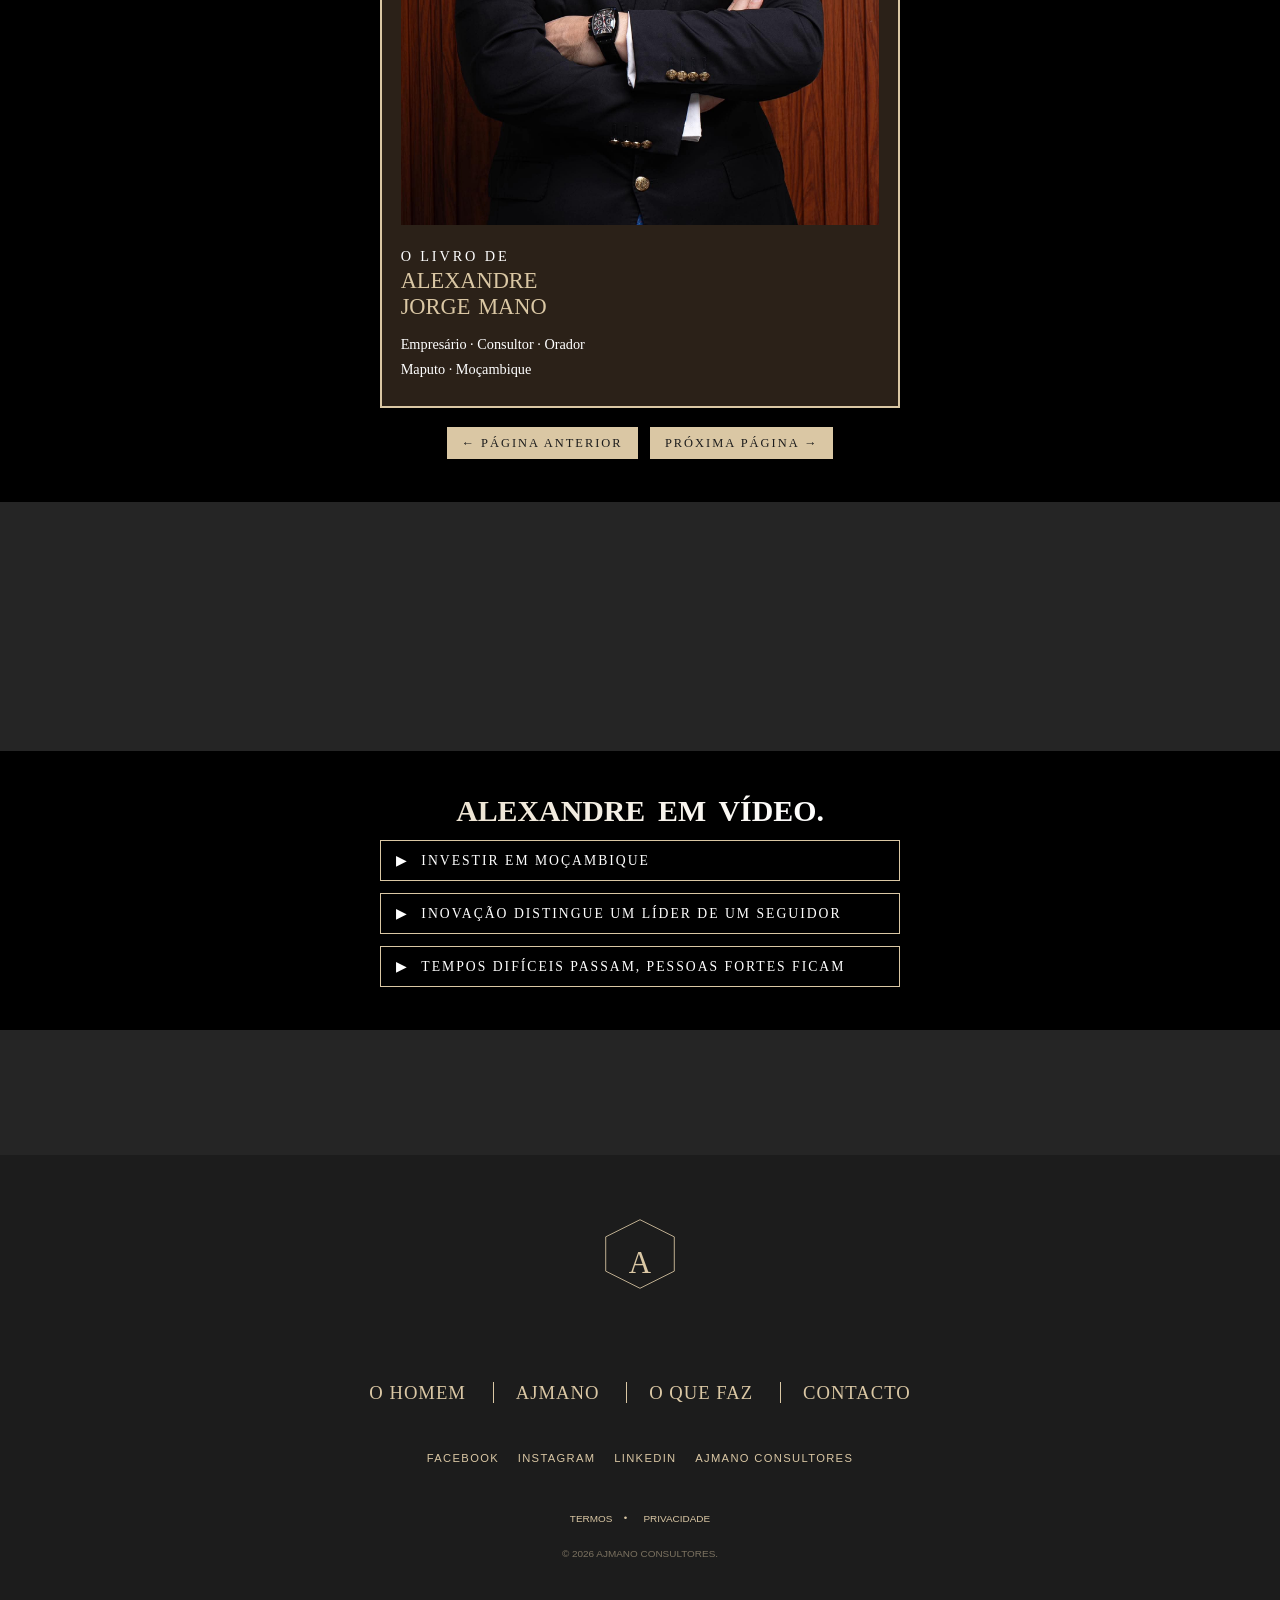
==== commit 01ee4271: "Remover so titulo e intro da galeria, ligar css v21" ====
--- a/index.html
+++ b/index.html
@@ -414,10 +414,6 @@
       </section>
 
       <section id="fotos" class="aj-section">
-        <div class="container">
-          <h2 class="aj-title">Um homem, uma visão.</h2>
-          <p class="aj-intro">Empresário, consultor e orador — Alexandre transforma ideias em negócios, parcerias e oportunidades para Moçambique.</p>
-        </div>
         <div class="aj-film" role="region" aria-label="Rolo de fotografias do Alexandre">
           <figure><img src="images/retrato-fato-preto.jpg" alt="Retrato, fato preto"></figure>
           <figure><img src="images/retrato-camisa-branca.jpg" alt="Retrato, camisa branca"></figure>
@@ -611,6 +607,6 @@
 
 <canvas id="scene" data-engine="three.js r160" width="1080" height="2252" style="width: 384px; height: 801px;"></canvas><div class="scene-background"></div><link rel="stylesheet" href="css/scroll-fix.css?v=1">
 <script src="js/scroll-fix.js?v=1"></script>
-<link rel="stylesheet" href="css/aj-sections.css?v=20">
+<link rel="stylesheet" href="css/aj-sections.css?v=21">
 <script src="js/aj-sections.js?v=7"></script>
 </body></html>
--- a/css/aj-sections.css
+++ b/css/aj-sections.css
@@ -156,3 +156,6 @@
 .section-intro .intro-wrapper { height: 100% !important; background: #000; }
 .parallax-image { object-fit: cover !important; object-position: center center !important; height: 100vh !important; width: 100% !important; display: block; }
 .section-intro .intro-scroll { bottom: 2rem !important; }
+
+/* Só a galeria: sem título nem intro, só fotos em fundo preto, justinho */
+#fotos { background: #000 !important; padding-top: 0 !important; padding-bottom: 3.5rem !important; }
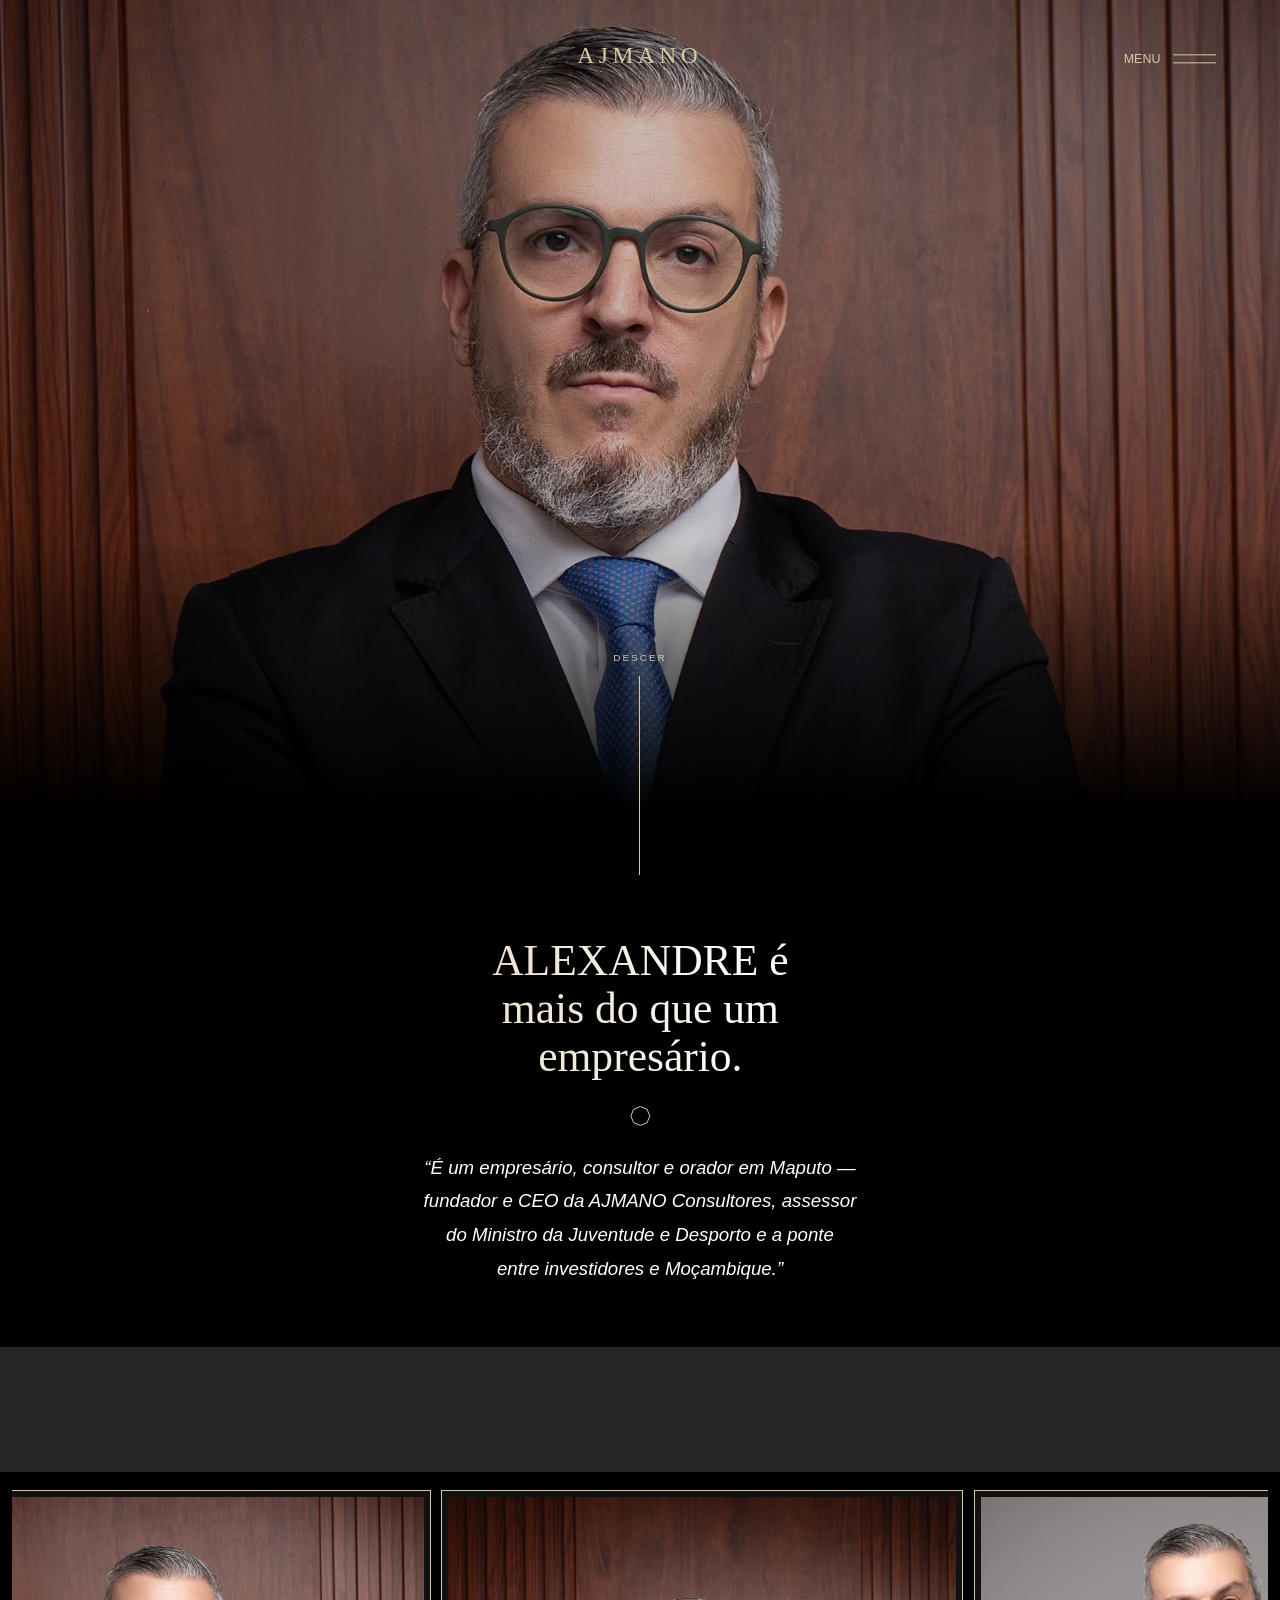
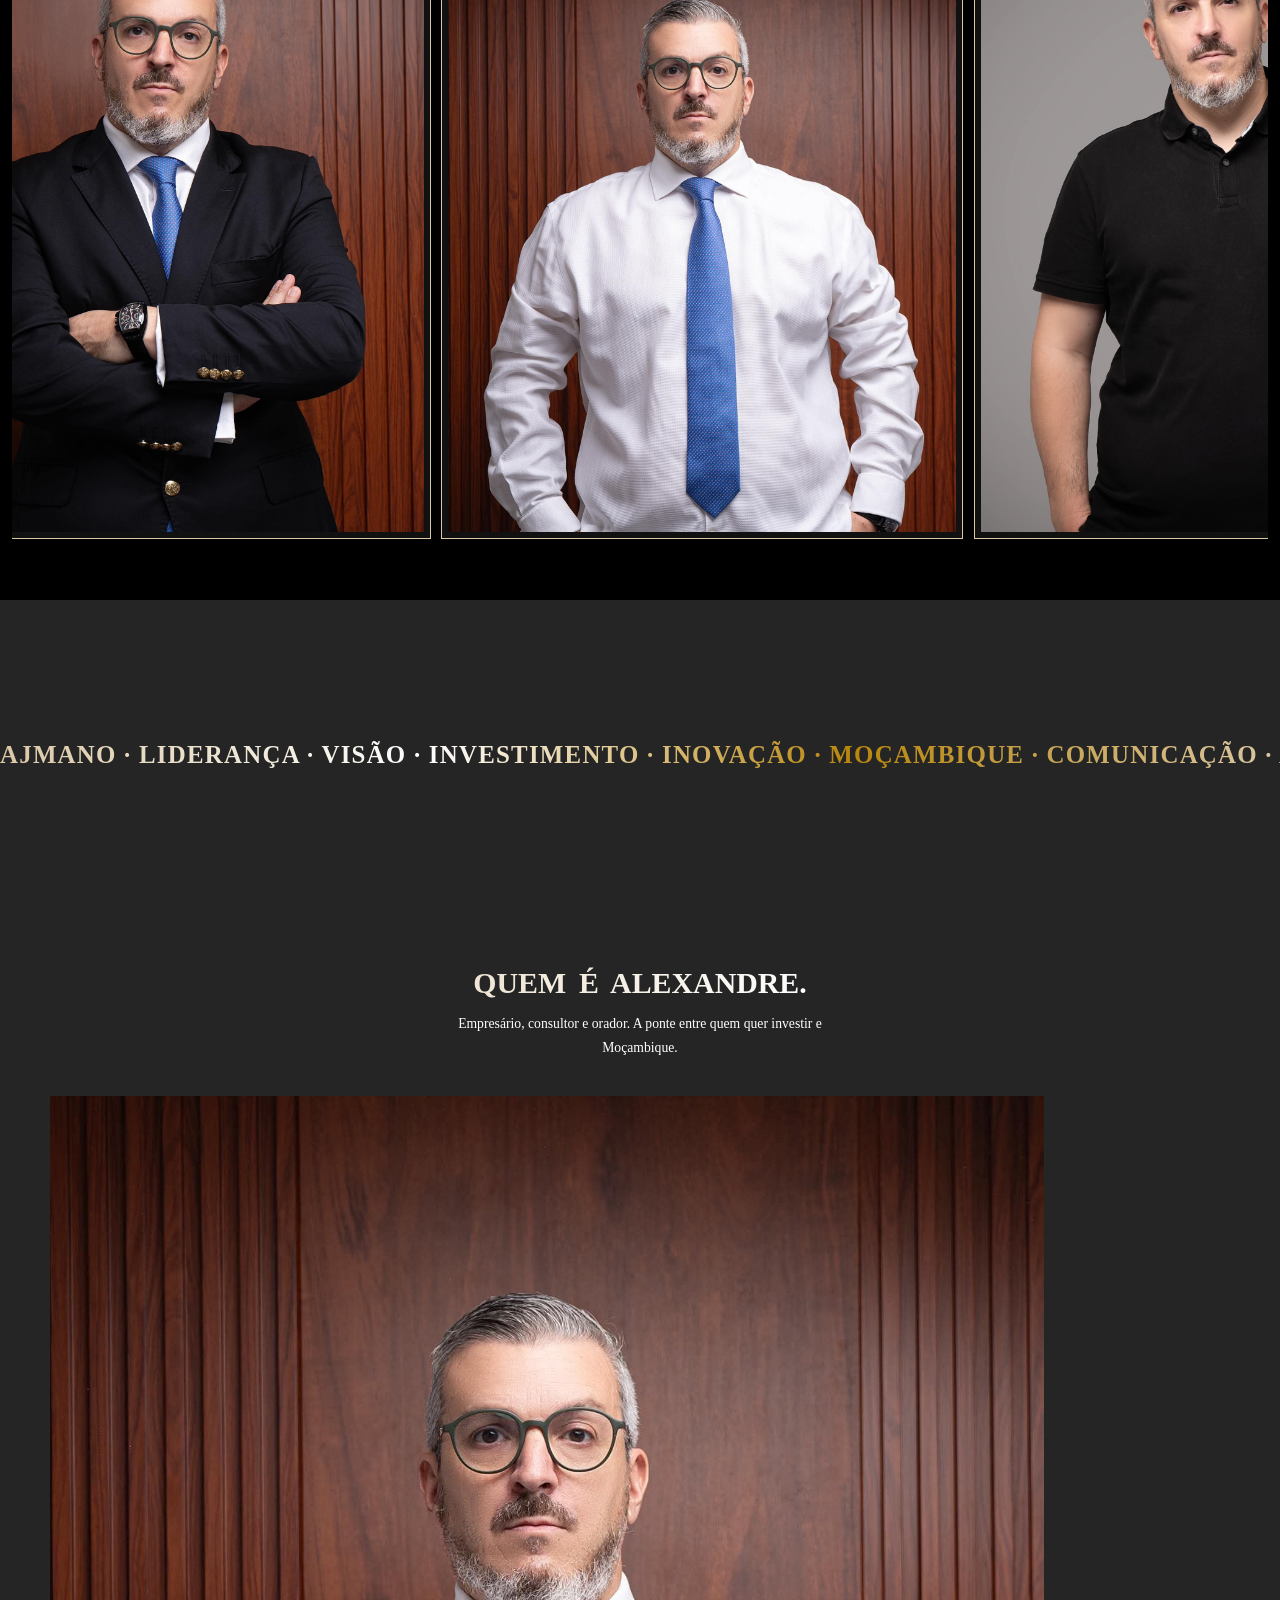
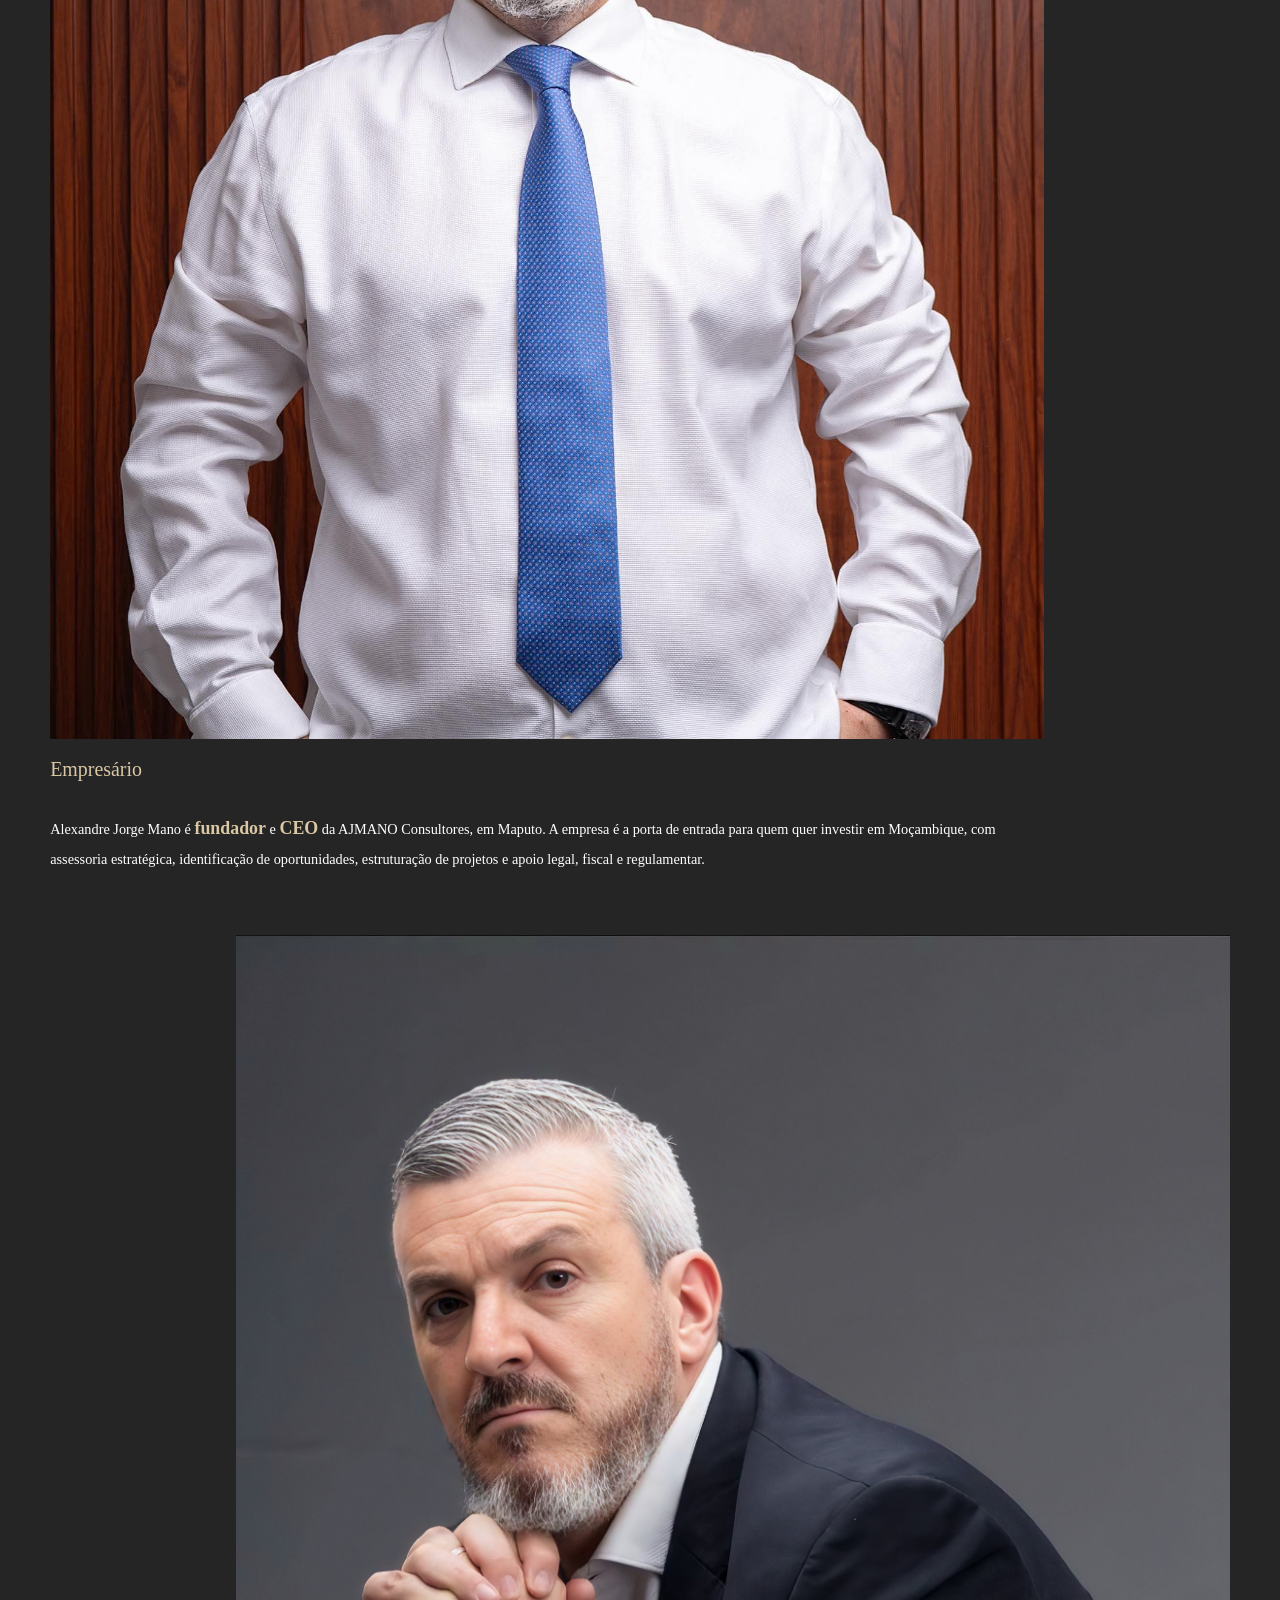
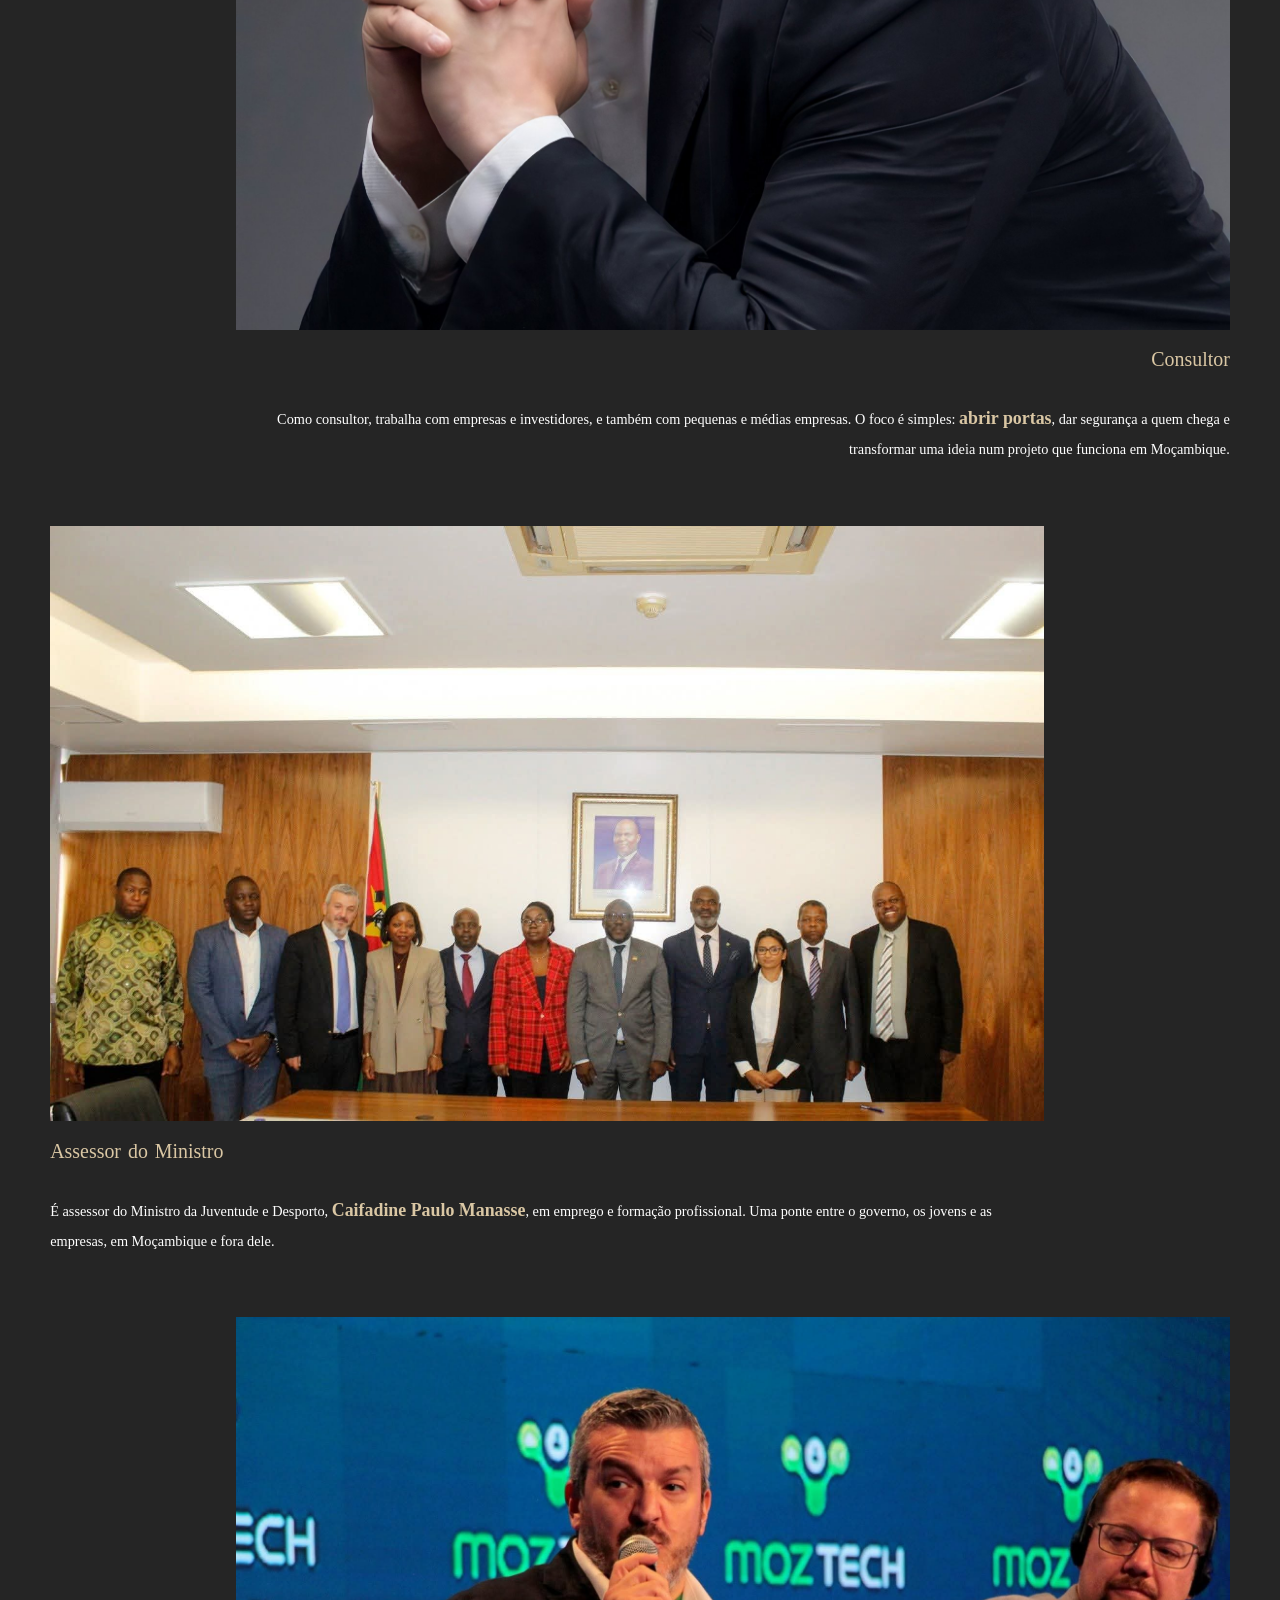
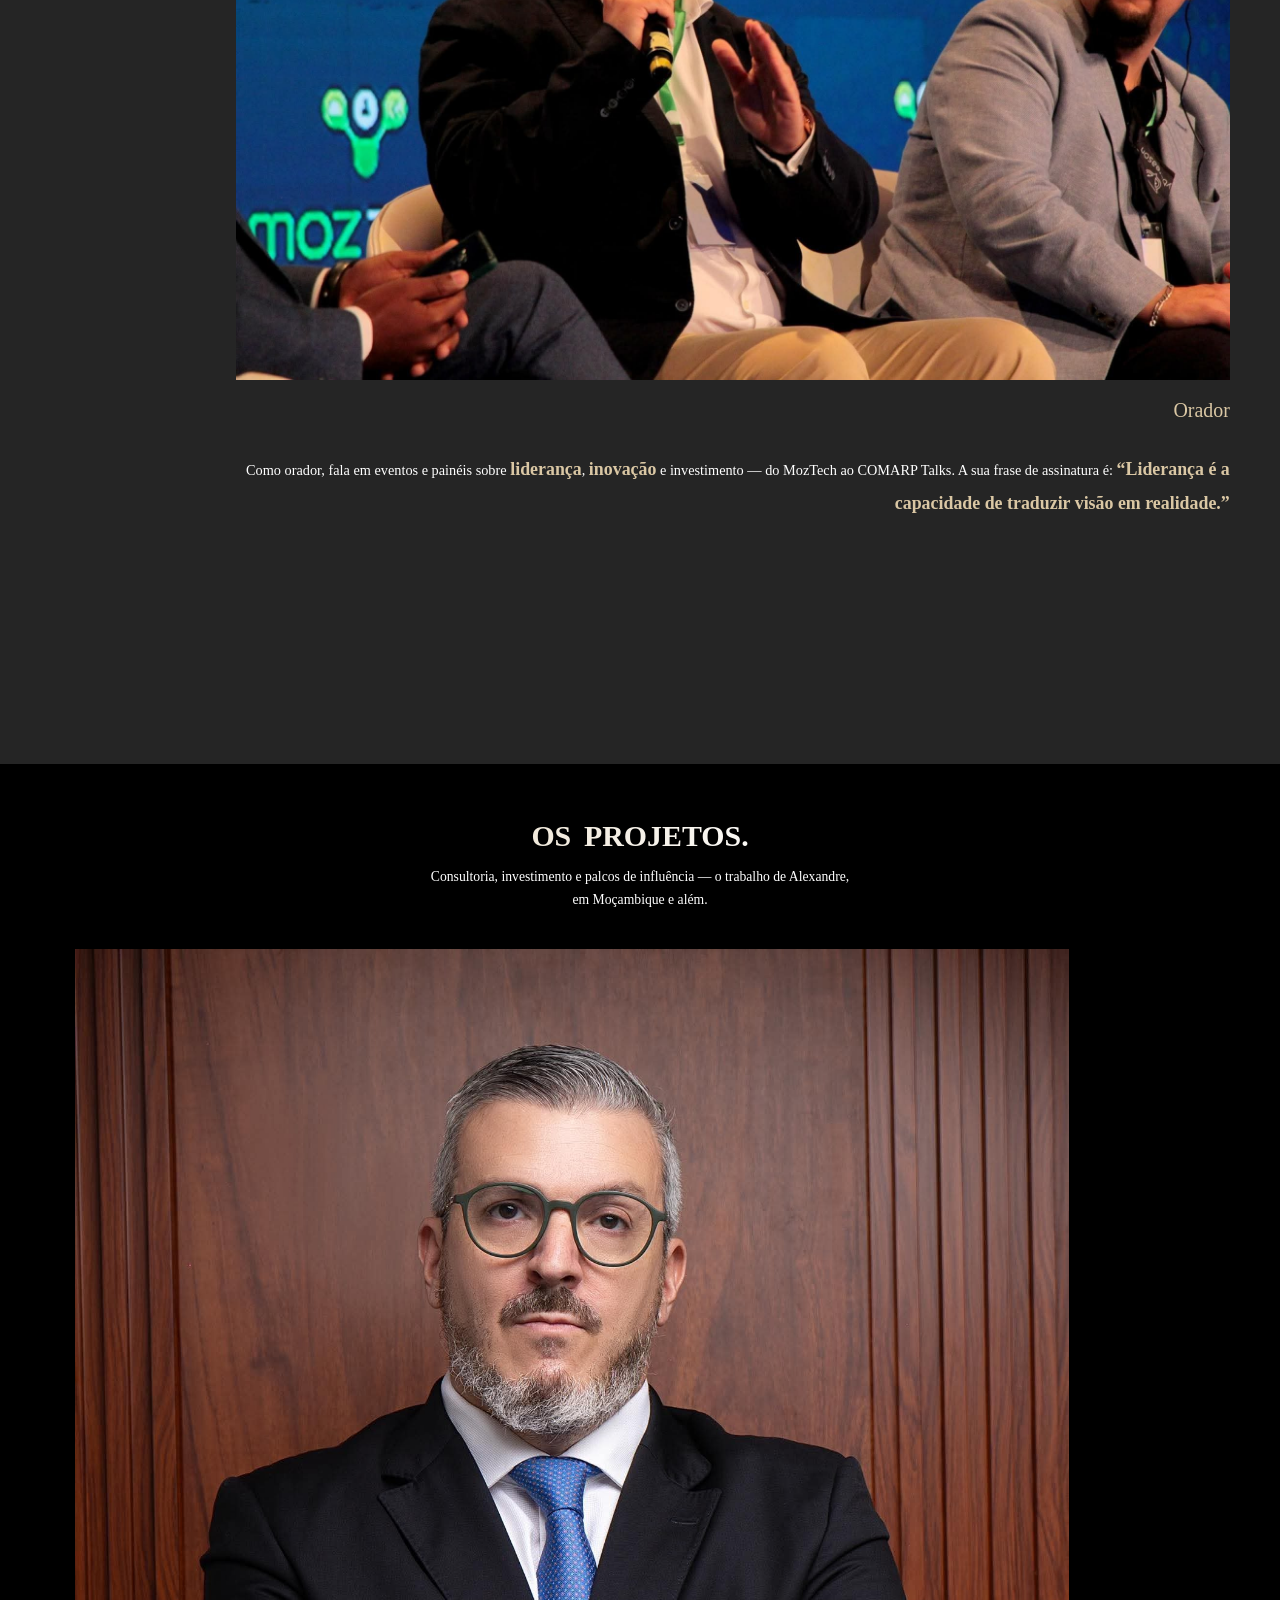
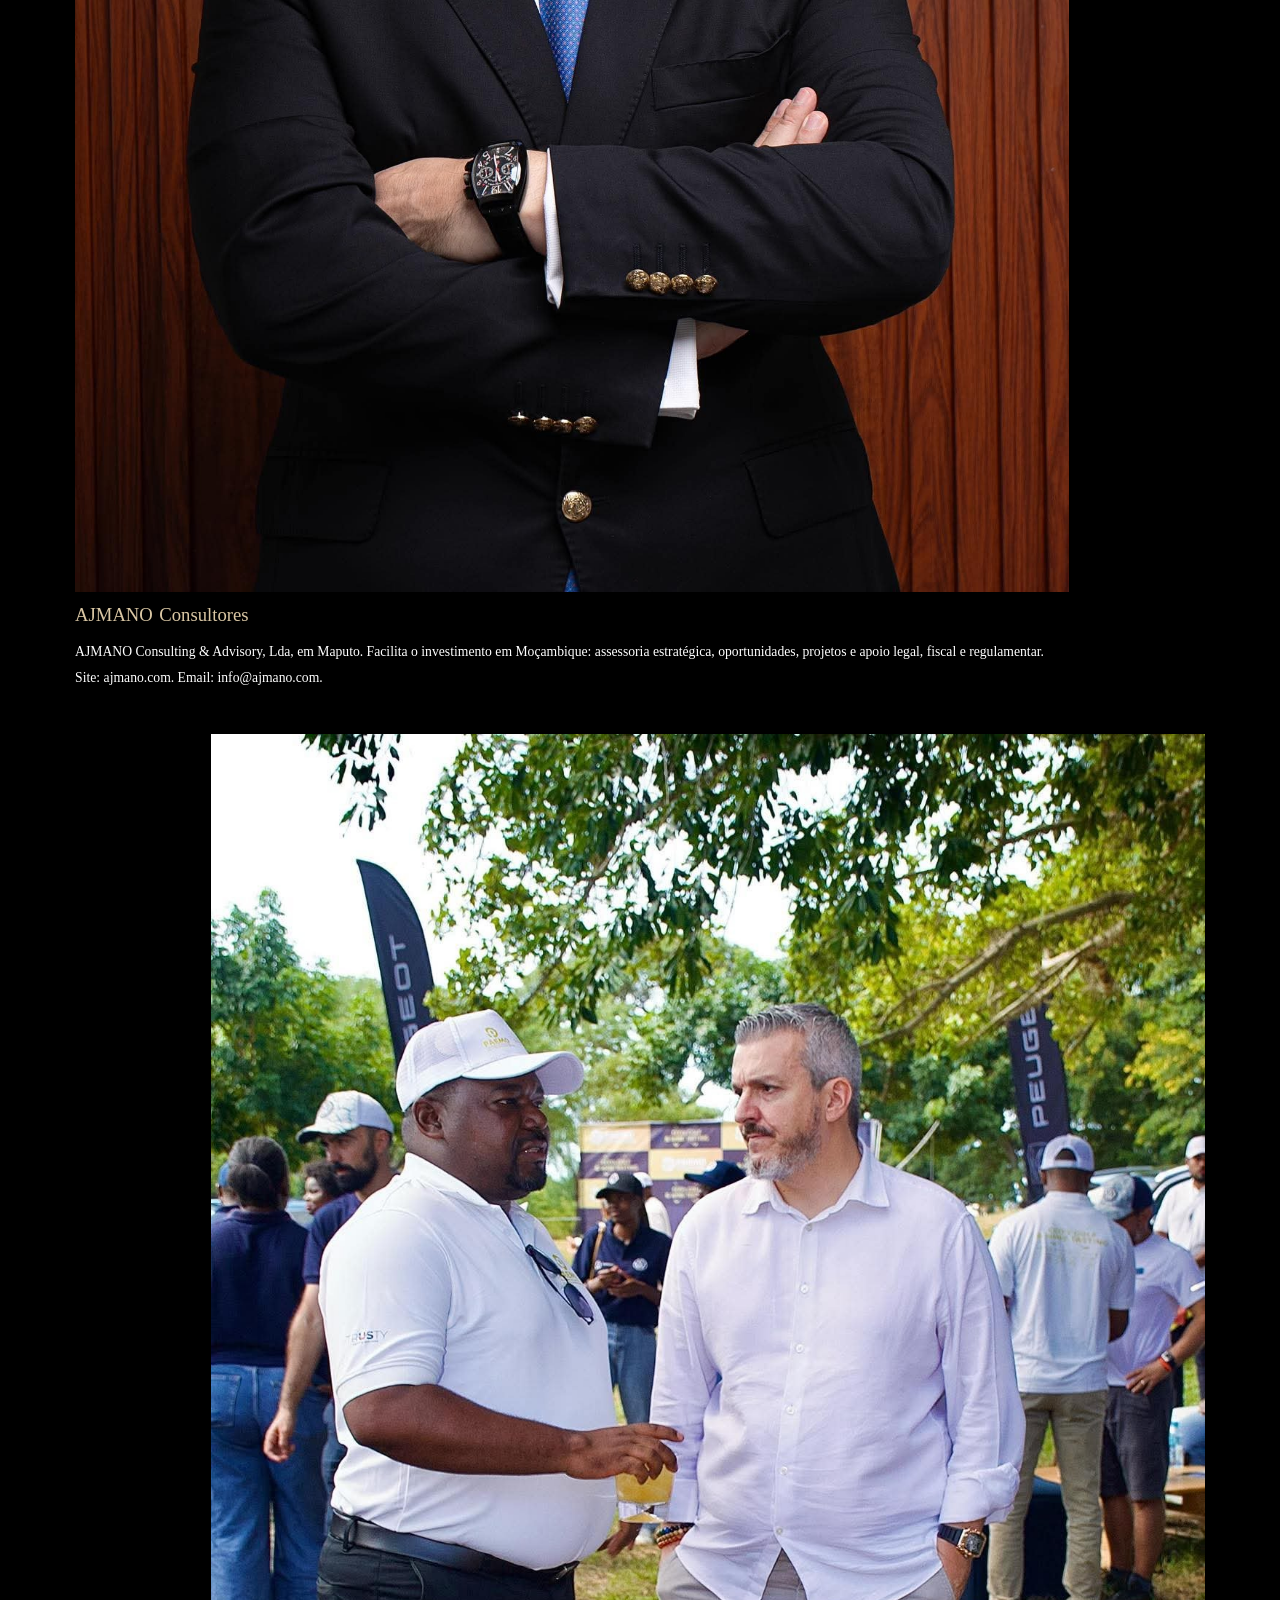
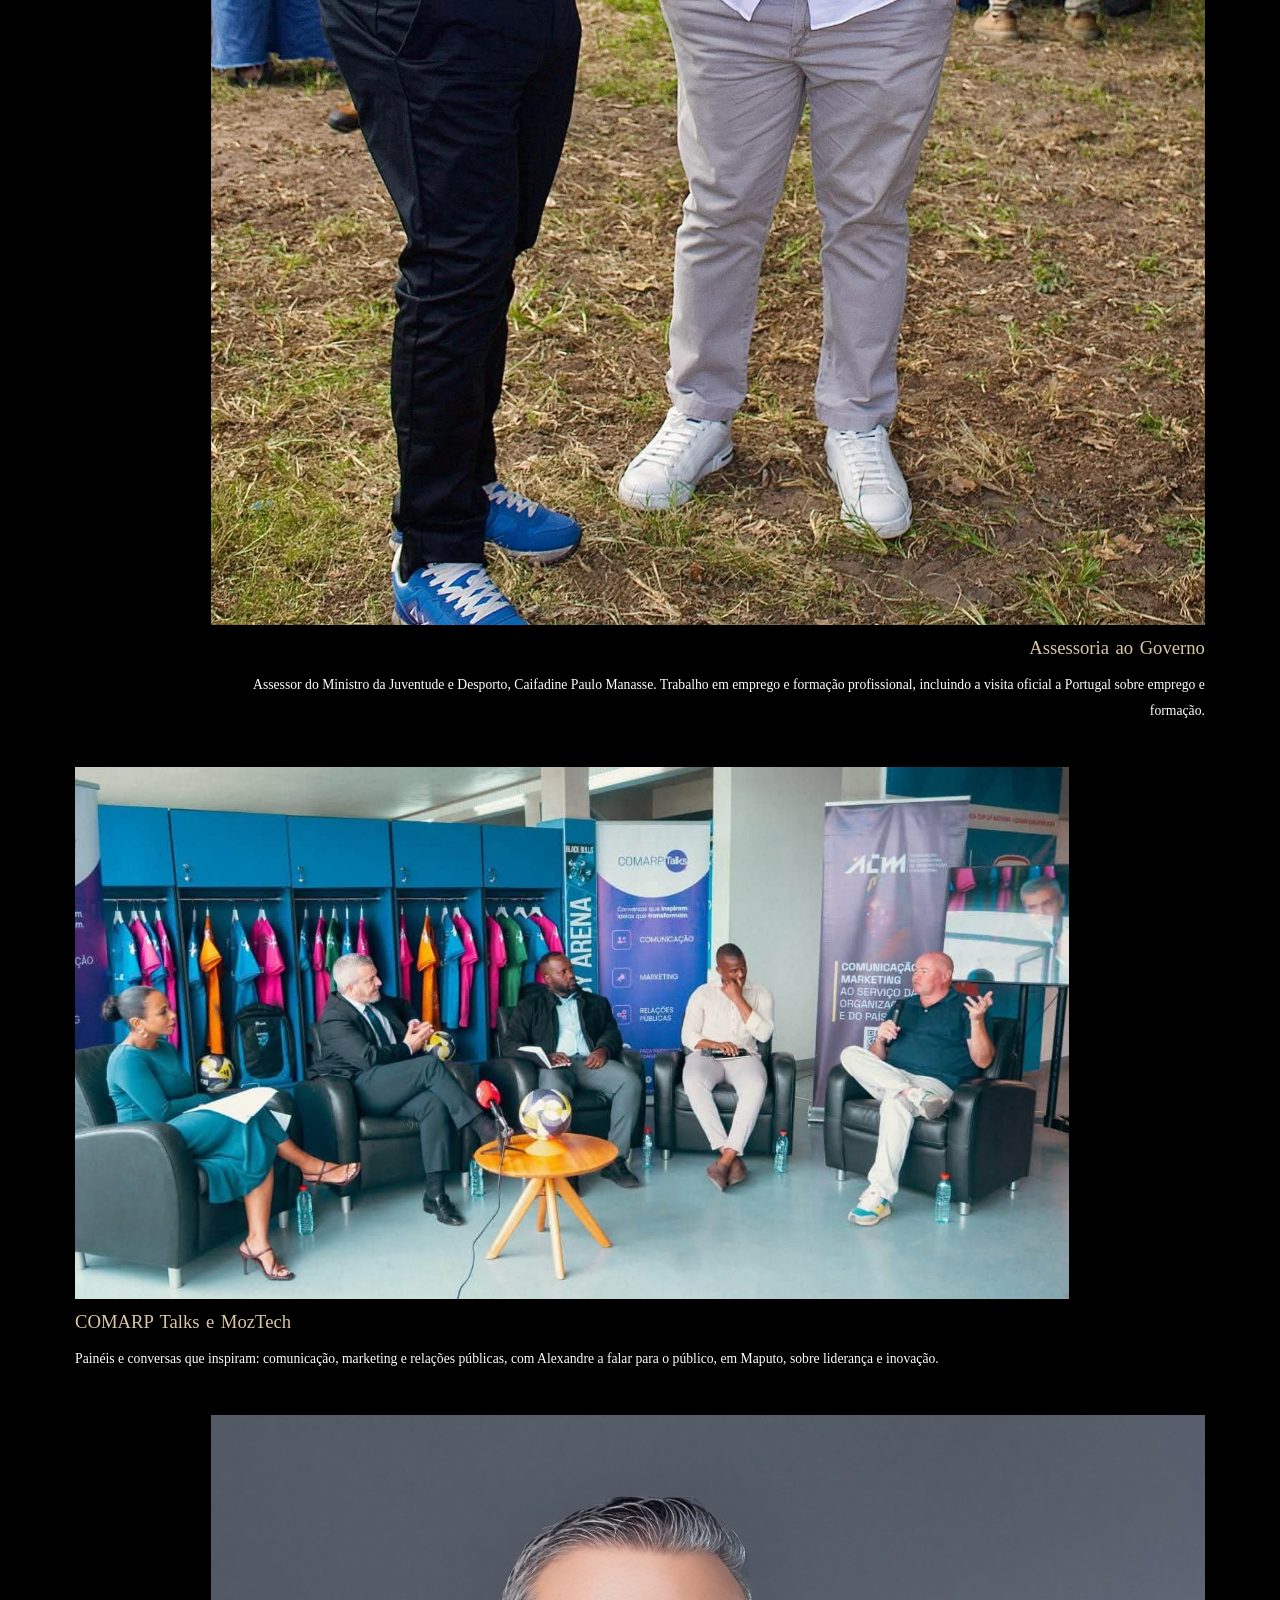
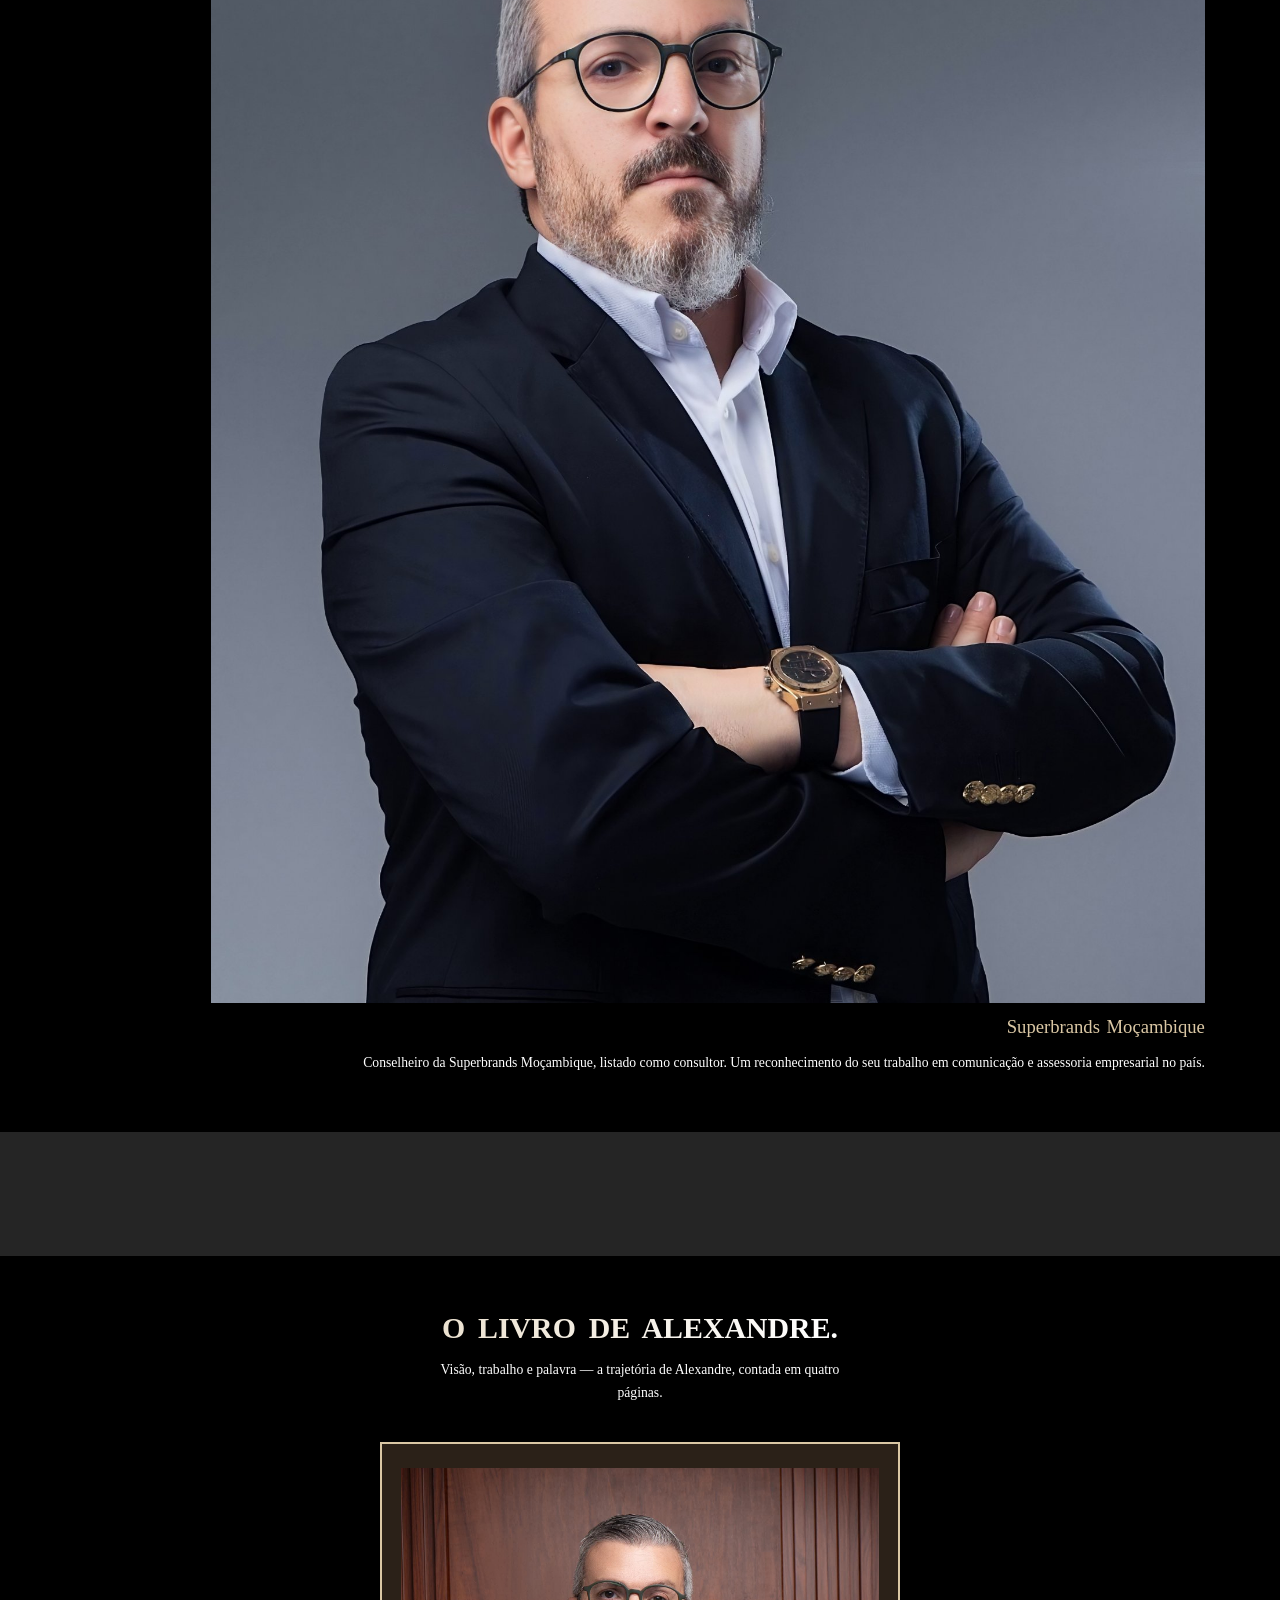
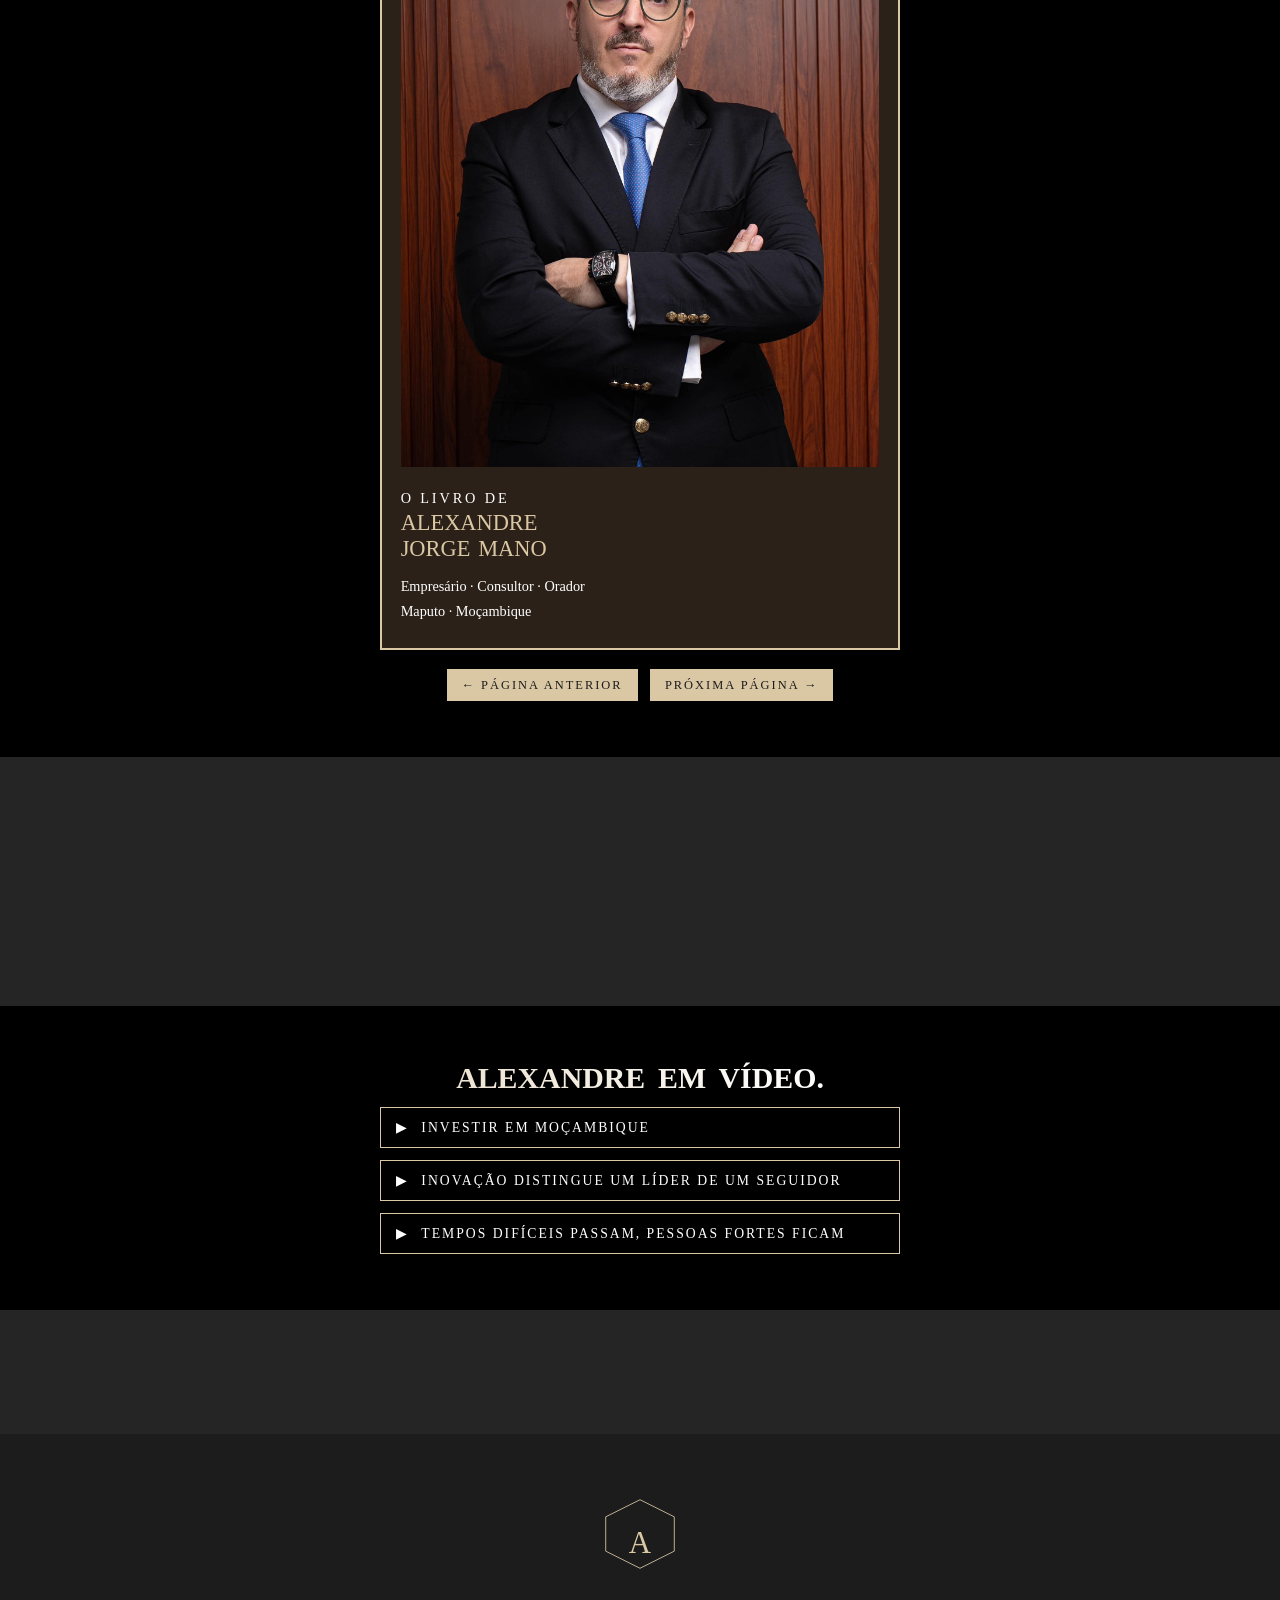
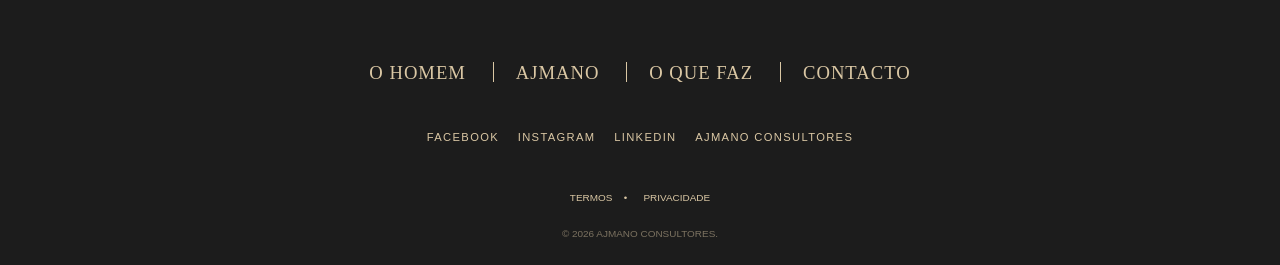
==== commit 255667e2: "Ligar css v22 e js v8" ====
--- a/index.html
+++ b/index.html
@@ -607,6 +607,6 @@
 
 <canvas id="scene" data-engine="three.js r160" width="1080" height="2252" style="width: 384px; height: 801px;"></canvas><div class="scene-background"></div><link rel="stylesheet" href="css/scroll-fix.css?v=1">
 <script src="js/scroll-fix.js?v=1"></script>
-<link rel="stylesheet" href="css/aj-sections.css?v=21">
-<script src="js/aj-sections.js?v=7"></script>
+<link rel="stylesheet" href="css/aj-sections.css?v=22">
+<script src="js/aj-sections.js?v=8"></script>
 </body></html>
--- a/css/aj-sections.css
+++ b/css/aj-sections.css
@@ -1,6 +1,6 @@
 /* AJMANO — novas secções depois do hero e de "Alexandre é mais do que um empresário".
  * Hero e essa secção ficam intocados. Estas regras só tocam nas secções novas. */
-.aj-section { background: #000; color: #fff; padding: 3.5rem 1rem; }
+.aj-section { background: #000; color: #fff; padding: 4.5rem 1rem; }
 .aj-section .container { max-width: 92%; margin: 0 auto; }
 .aj-title {
   font-family: Georgia, "Times New Roman", serif; color: #dac7a4;
@@ -38,28 +38,28 @@
 }
 /* Jornal: uma à esquerda, outra à direita, texto branco, outra tipologia */
 .aj-jornal { background: transparent; }
-.aj-news-item { display: flex; flex-direction: column; gap: 1rem; max-width: 88%; }
-.aj-news-item.aj-left { margin: 0 auto 4rem -2rem; }
-.aj-news-item.aj-right { margin: 0 -2rem 4rem auto; }
+.aj-news-item { display: flex; flex-direction: column; gap: 1.5rem; max-width: 88%; }
+.aj-news-item.aj-left { margin: 0 auto 5rem -2rem; }
+.aj-news-item.aj-right { margin: 0 -2rem 5rem auto; }
 .aj-news-item img { width: 100%; height: auto; object-fit: contain; }
 .aj-news-item h3 {
   font-family: Georgia, "Times New Roman", serif; color: #dac7a4; font-size: 1.6rem; margin: 0 0 1rem;
 }
 .aj-projeto h3 { font-family: Georgia, "Times New Roman", serif; color: #dac7a4; font-size: 1.5rem; margin: 0 0 1rem; }
 .aj-news-item p {
-  font-family: Georgia, "Times New Roman", serif; color: #fff; font-size: 1.15rem; line-height: 1.7; margin: 0;
+  font-family: Georgia, "Times New Roman", serif; color: #fff; font-size: 1.15rem; line-height: 1.9; margin: 0;
 }
 .aj-left { align-items: flex-start; text-align: left; }
 .aj-right { align-items: flex-end; text-align: right; }
 .aj-destaque { color: #dac7a4; font-size: 1.25em; font-style: normal; font-weight: 700; }
 /* Projetos */
-.aj-projetos { display: flex; flex-direction: column; gap: 2.5rem; align-items: center; }
+.aj-projetos { display: flex; flex-direction: column; gap: 3.5rem; align-items: center; }
 .aj-projeto { max-width: 88%; }
 .aj-projeto:nth-child(odd) { margin-left: 0; margin-right: auto; text-align: left; }
 .aj-projeto:nth-child(even) { margin-left: auto; margin-right: 0; text-align: right; }
 .aj-projeto img { width: 100%; height: auto; object-fit: contain; margin-bottom: 1rem; }
 
-.aj-projeto p { font-family: Georgia, "Times New Roman", serif; color: #fff; font-size: 1.1rem; line-height: 1.7; margin: 0; }
+.aj-projeto p { font-family: Georgia, "Times New Roman", serif; color: #fff; font-size: 1.1rem; line-height: 1.9; margin: 0; }
 /* Rolo de fotografias, como capturado em câmara */
 .aj-film {
   display: flex; gap: 1rem; overflow-x: auto; scroll-snap-type: x mandatory;
@@ -159,3 +159,15 @@
 
 /* Só a galeria: sem título nem intro, só fotos em fundo preto, justinho */
 #fotos { background: #000 !important; padding-top: 0 !important; padding-bottom: 3.5rem !important; }
+
+/* Só o título "ALEXANDRE é mais do que um empresário": degradê a passar nas letras + entrada ao arrastar */
+.desc-title { opacity: 0; transform: translateY(40px); transition: opacity .8s ease, transform .8s ease; }
+.desc-title.aj-in { opacity: 1; transform: none; }
+.desc-title .line {
+  background: linear-gradient(90deg, #dac7a4, #ffffff, #b8860b, #dac7a4);
+  background-size: 200% auto; -webkit-background-clip: text; background-clip: text; color: transparent;
+  animation: aj-title-scroll 5s linear infinite;
+}
+/* Só o fim da página: sem espaço vazio depois do rodapé */
+#scene, .scene-background { display: none !important; height: 0 !important; }
+#footer { margin-bottom: 0 !important; padding-bottom: 2rem !important; }
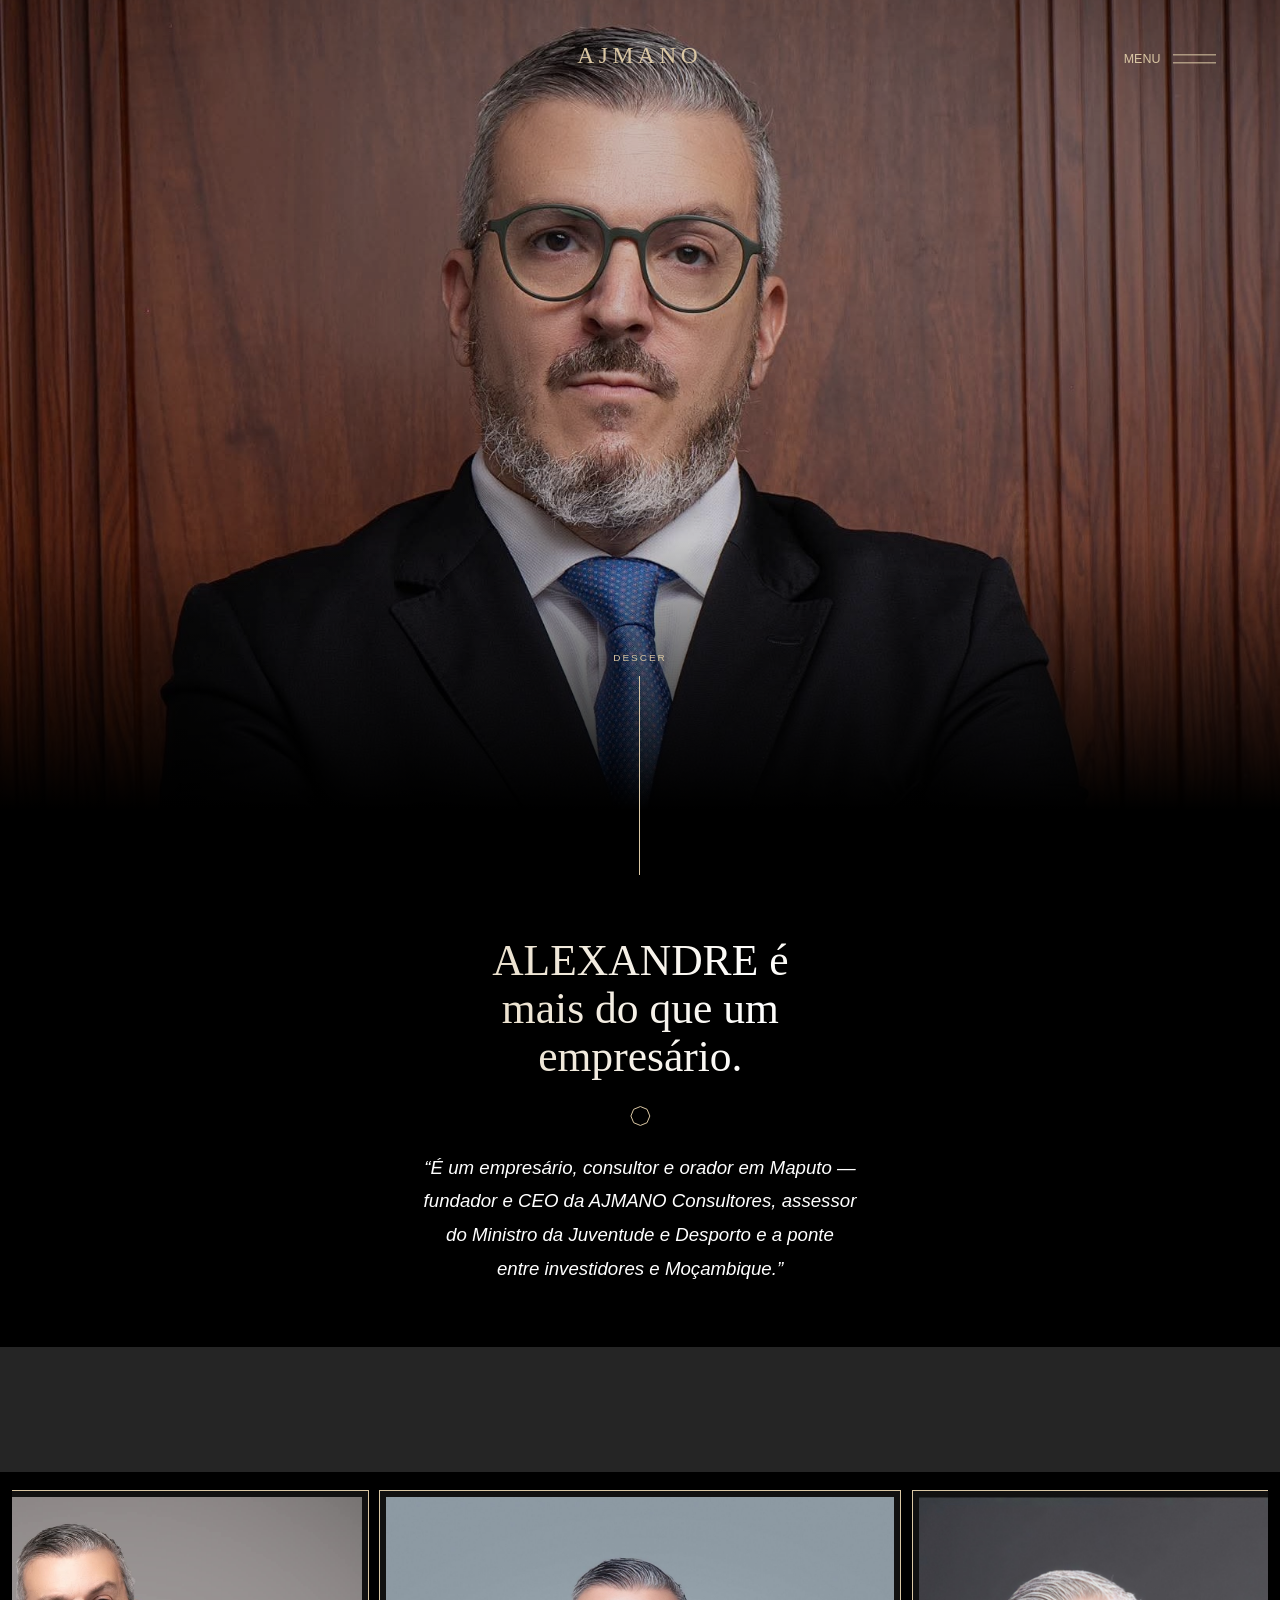
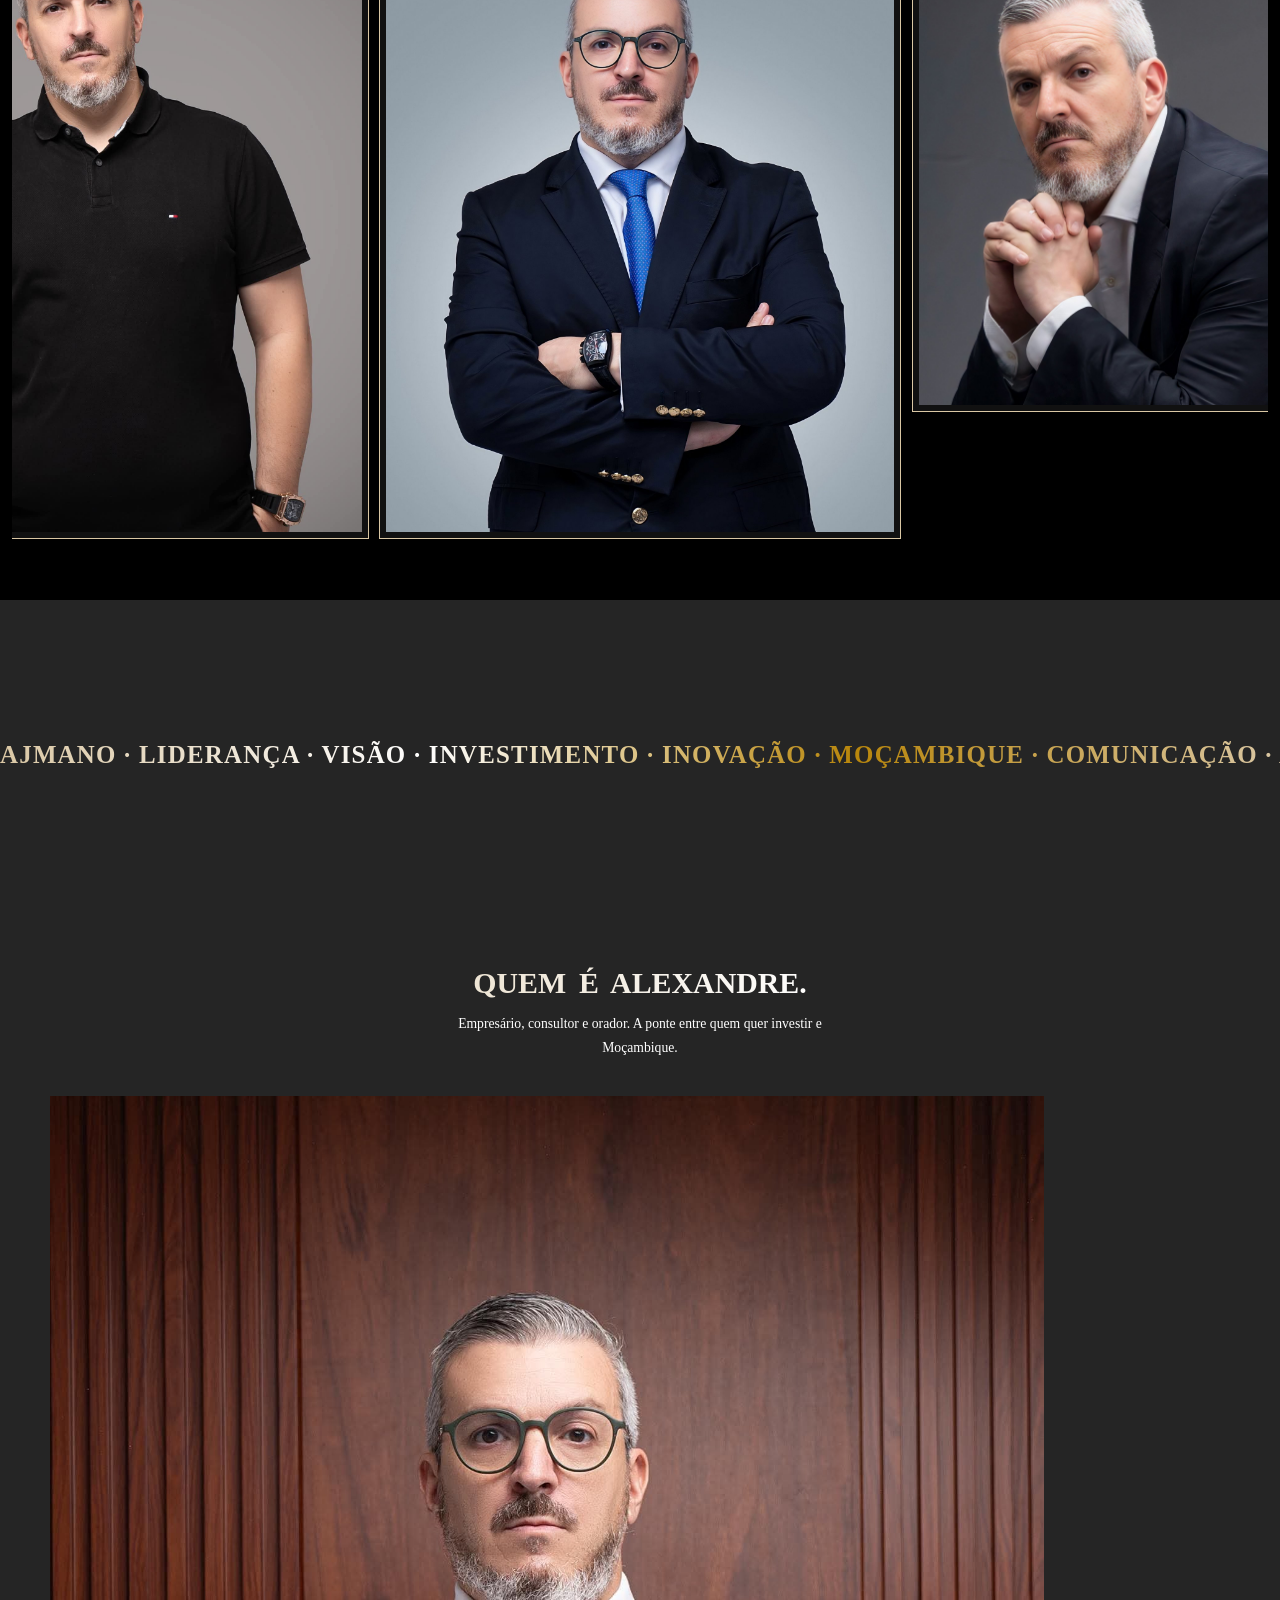
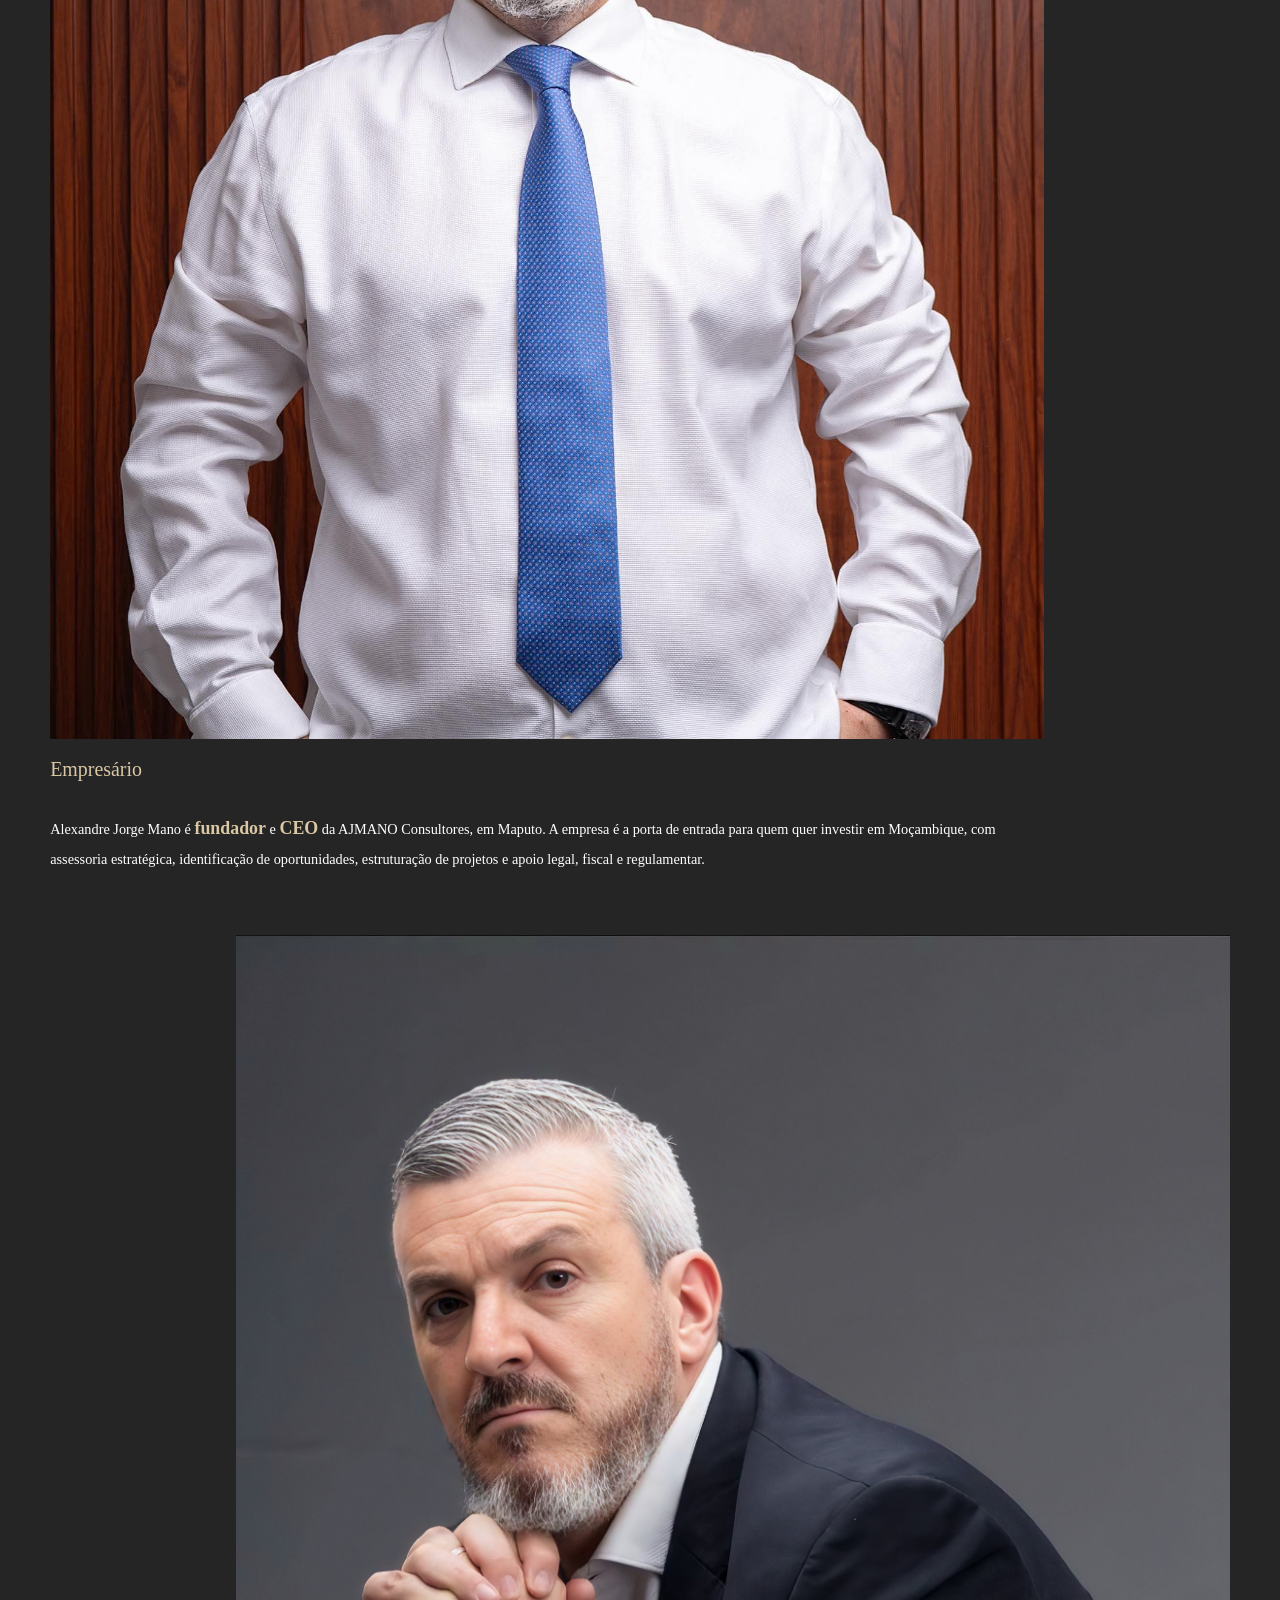
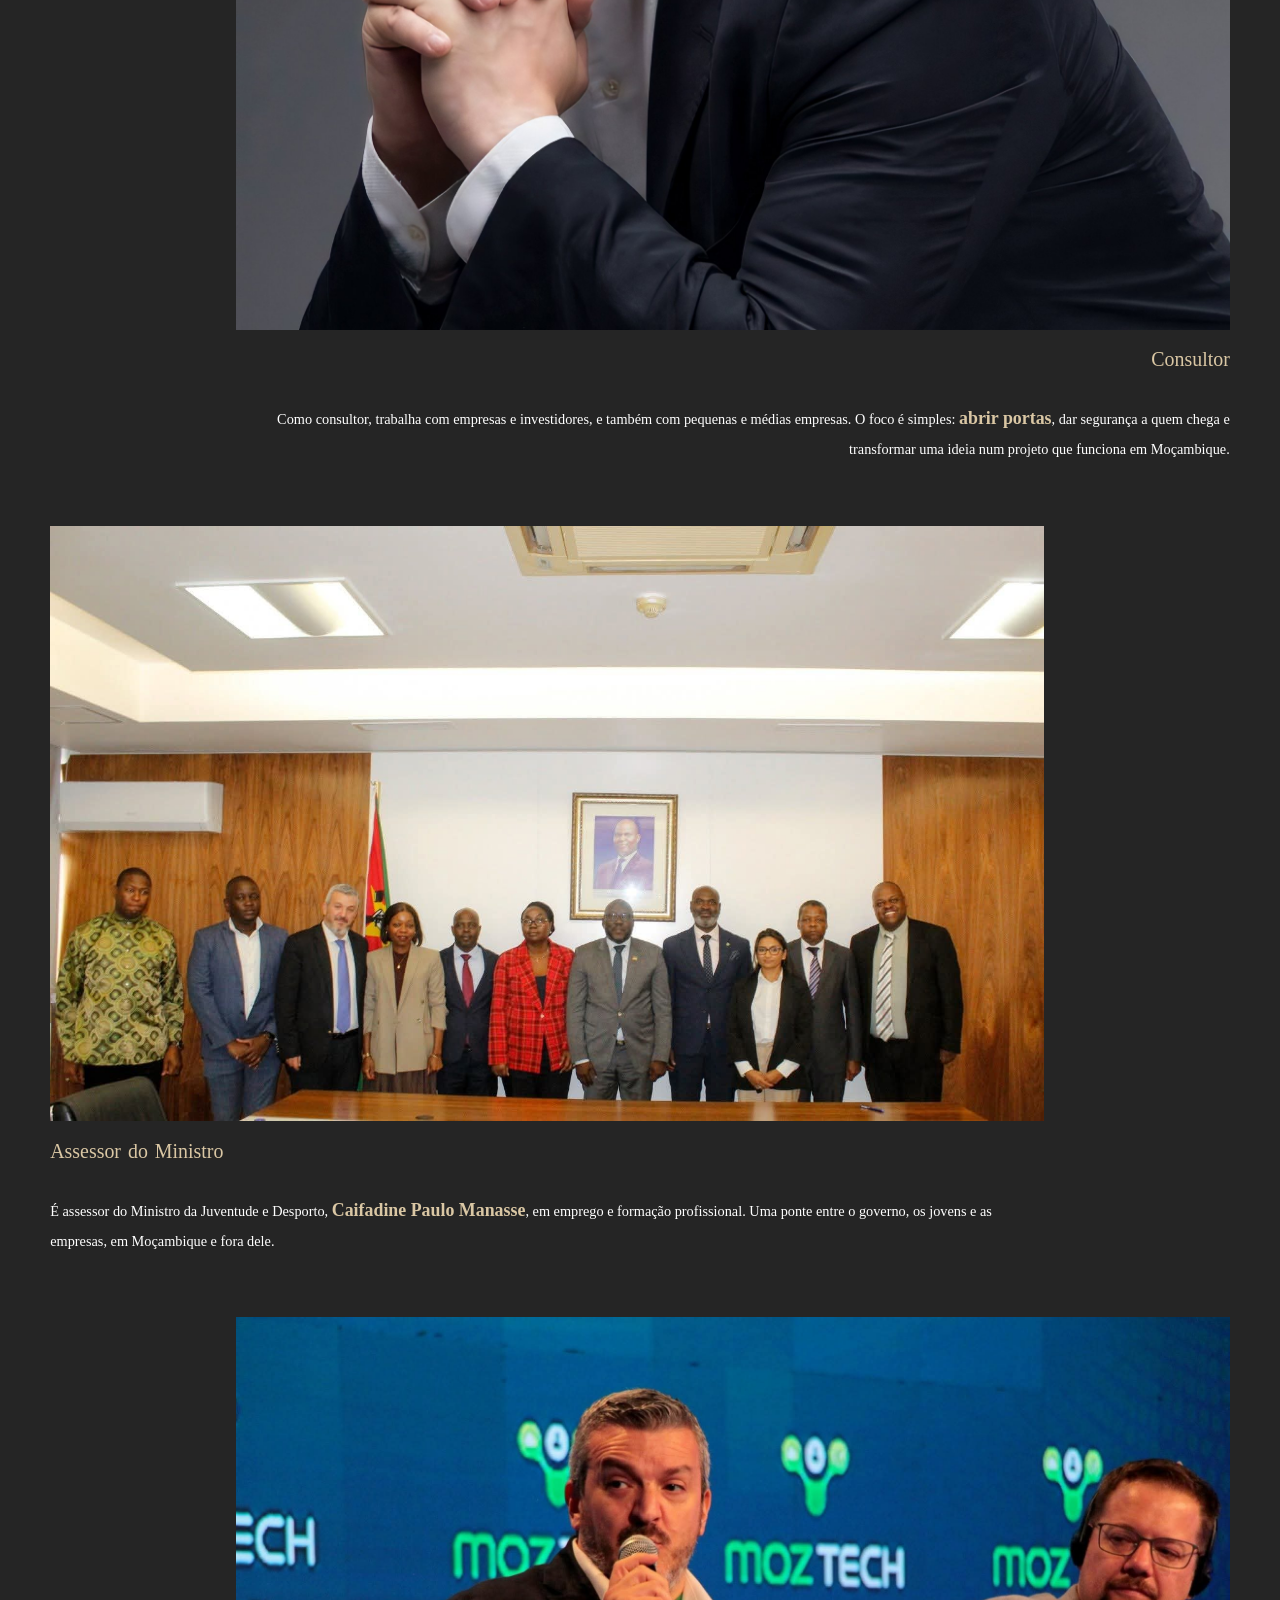
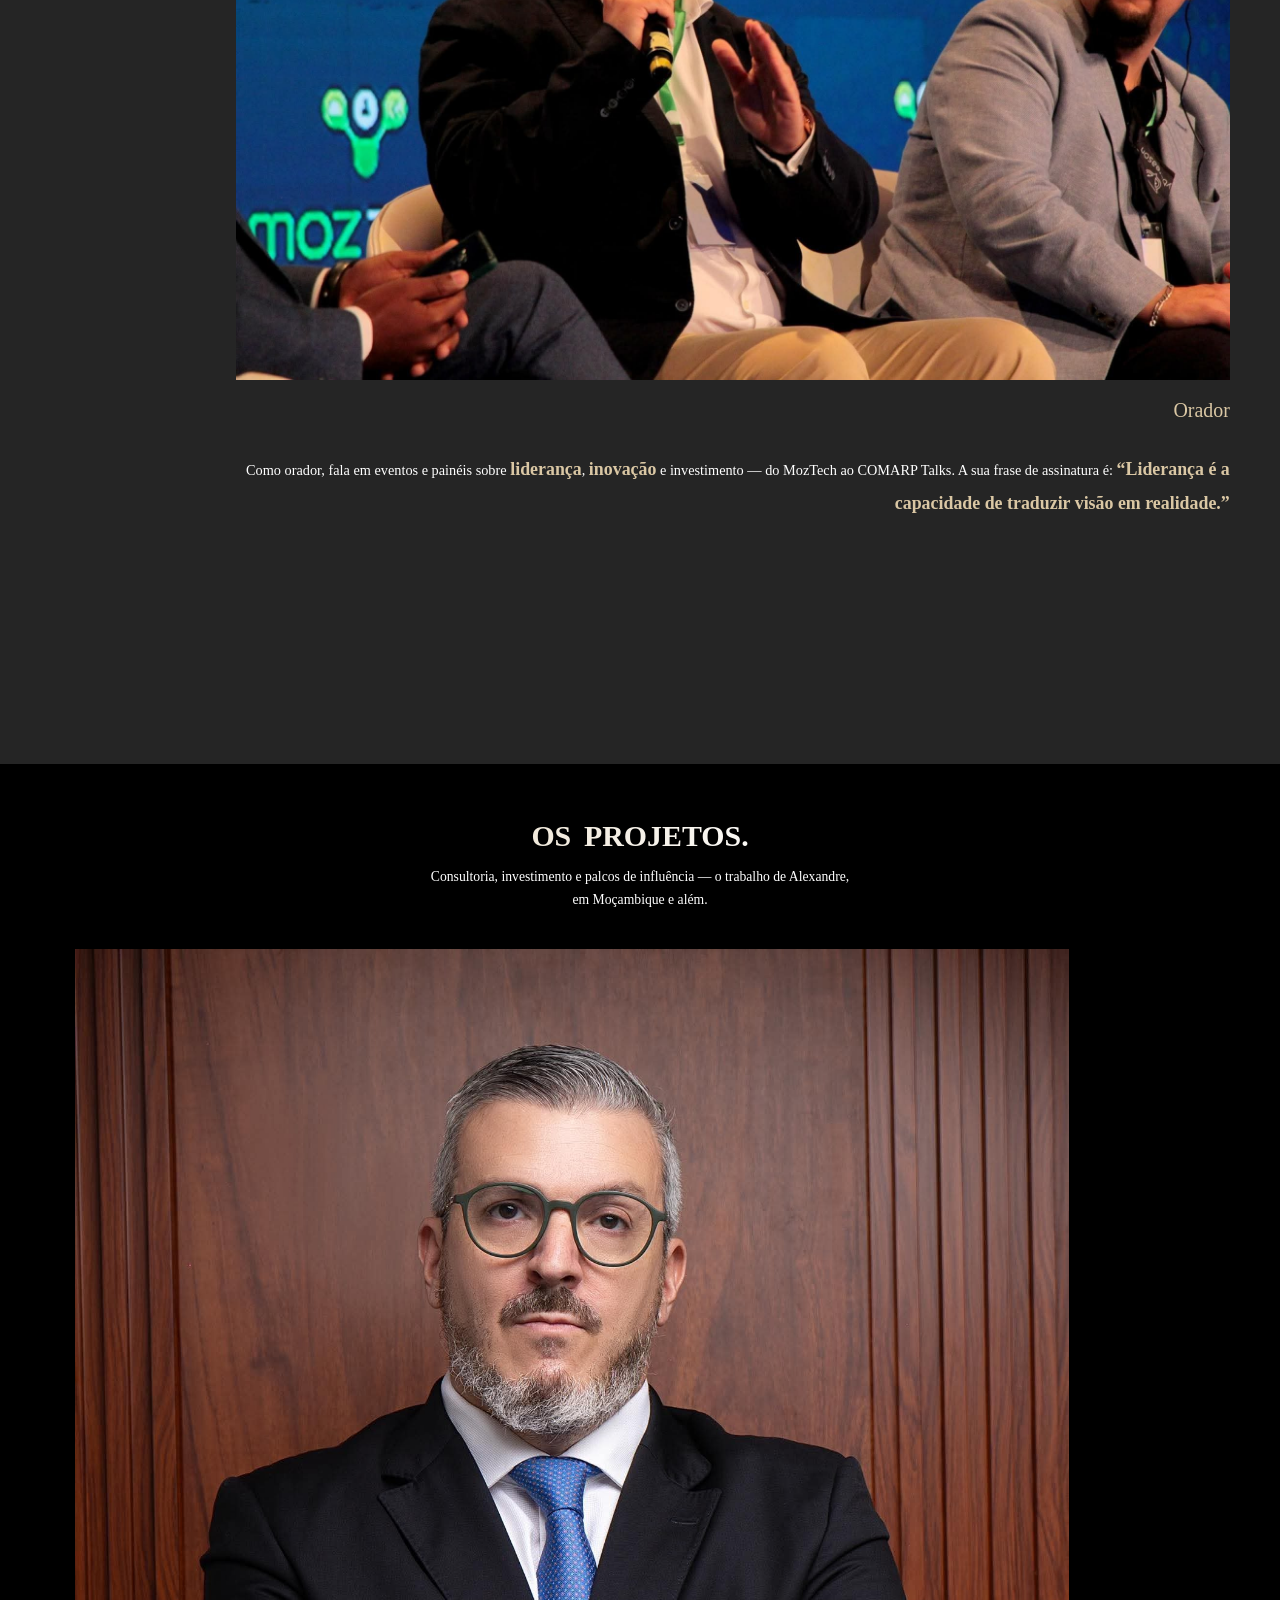
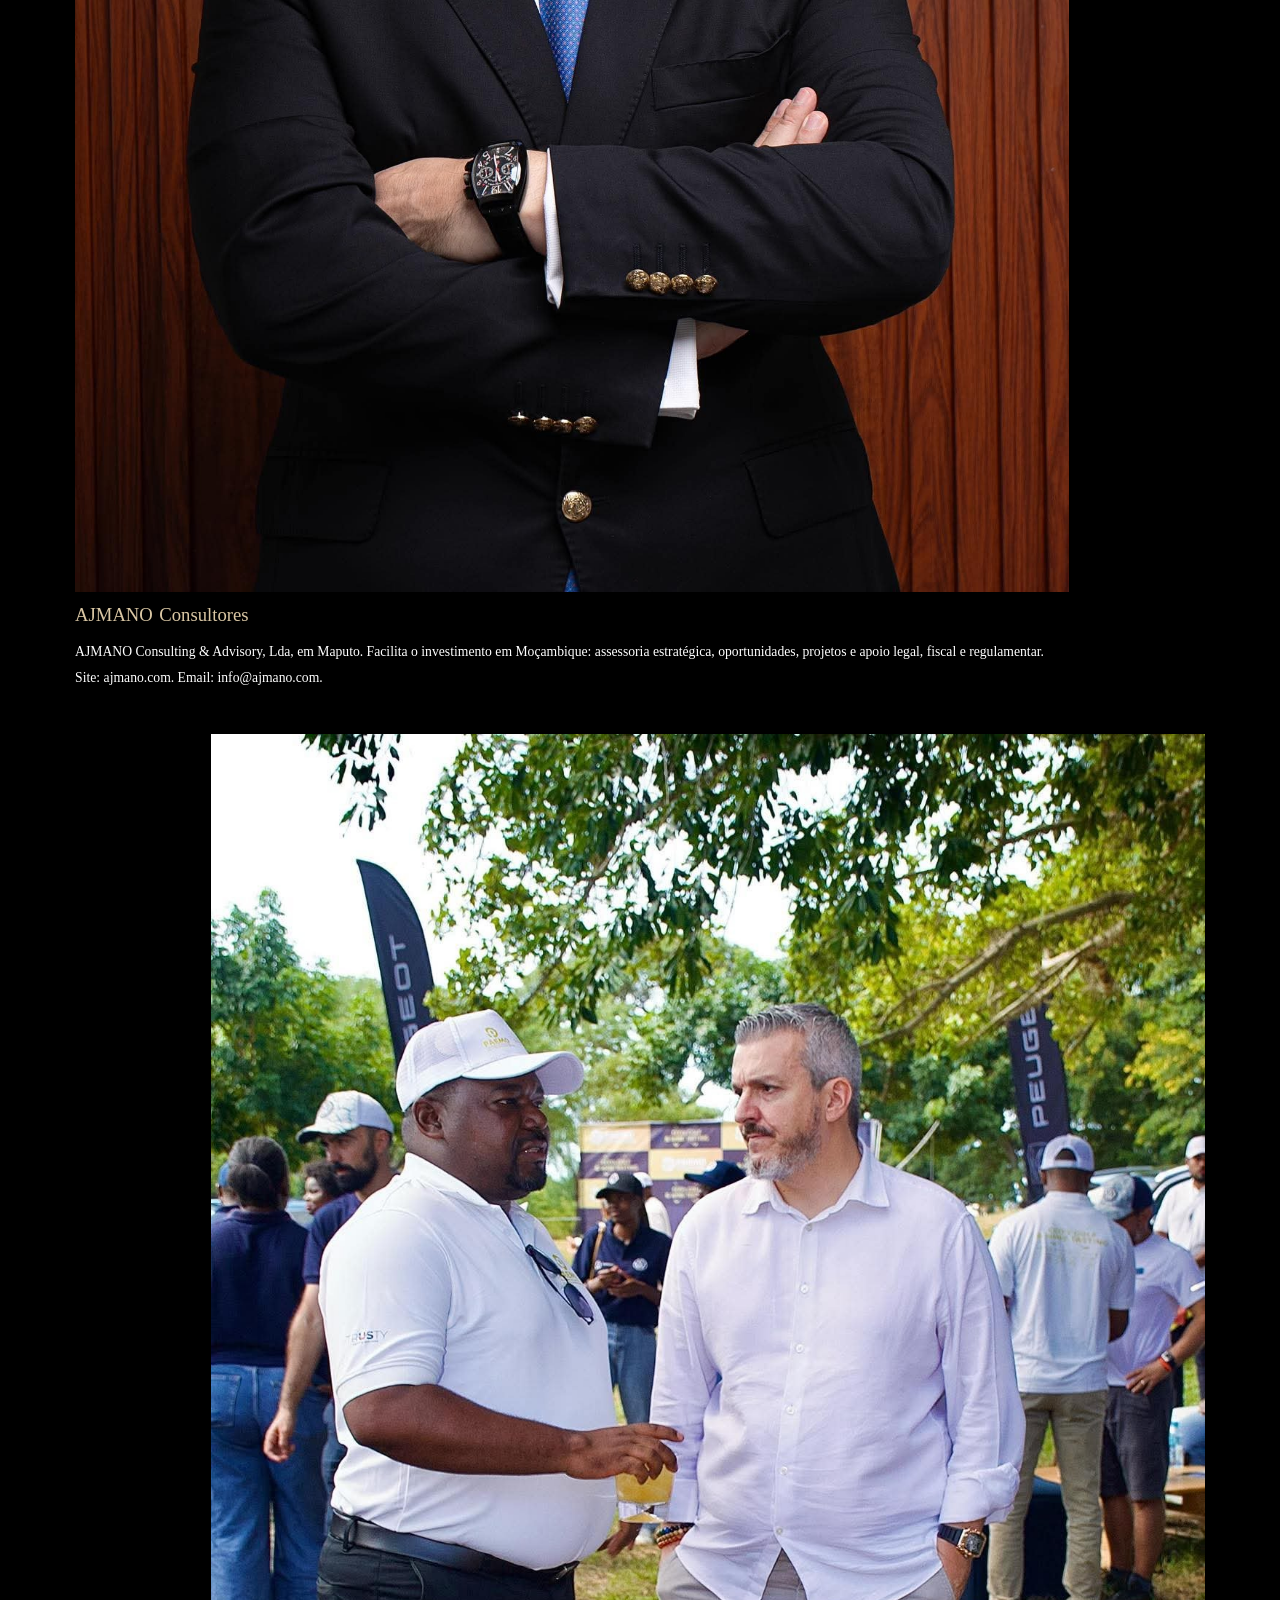
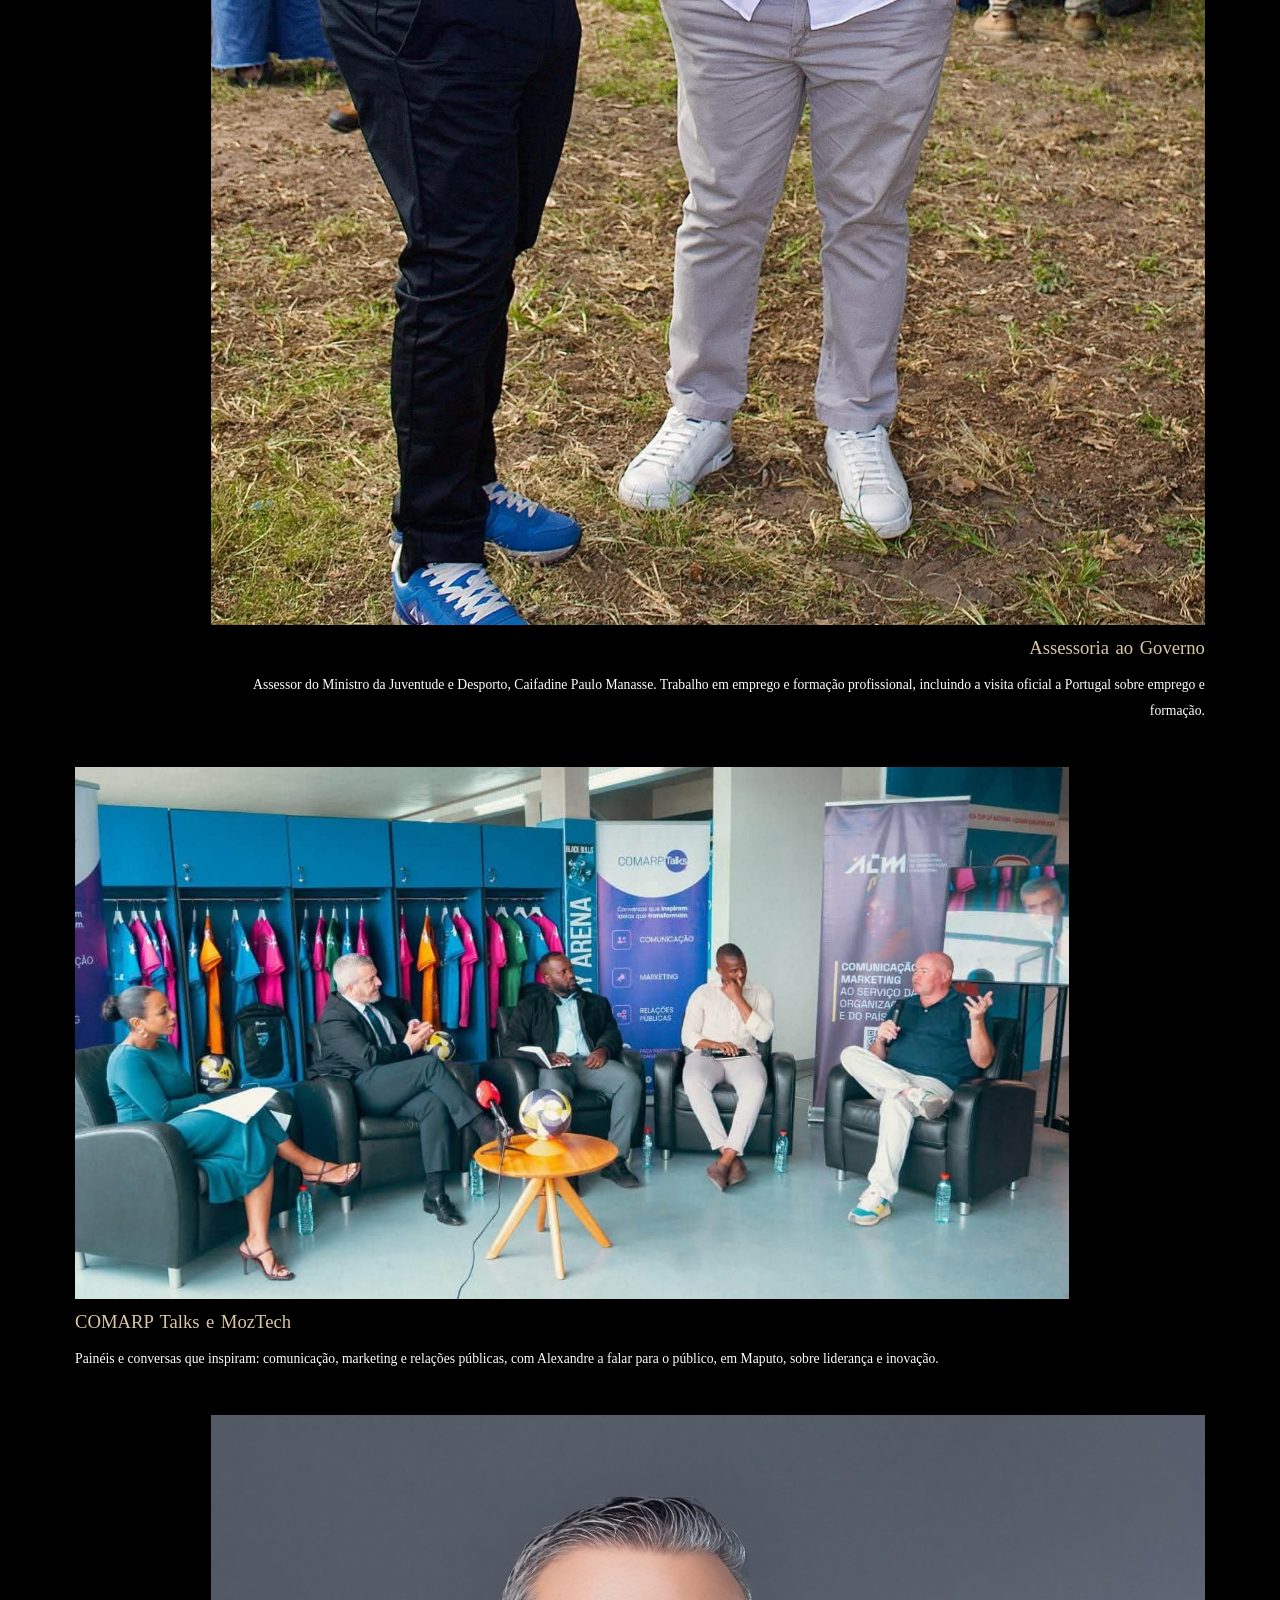
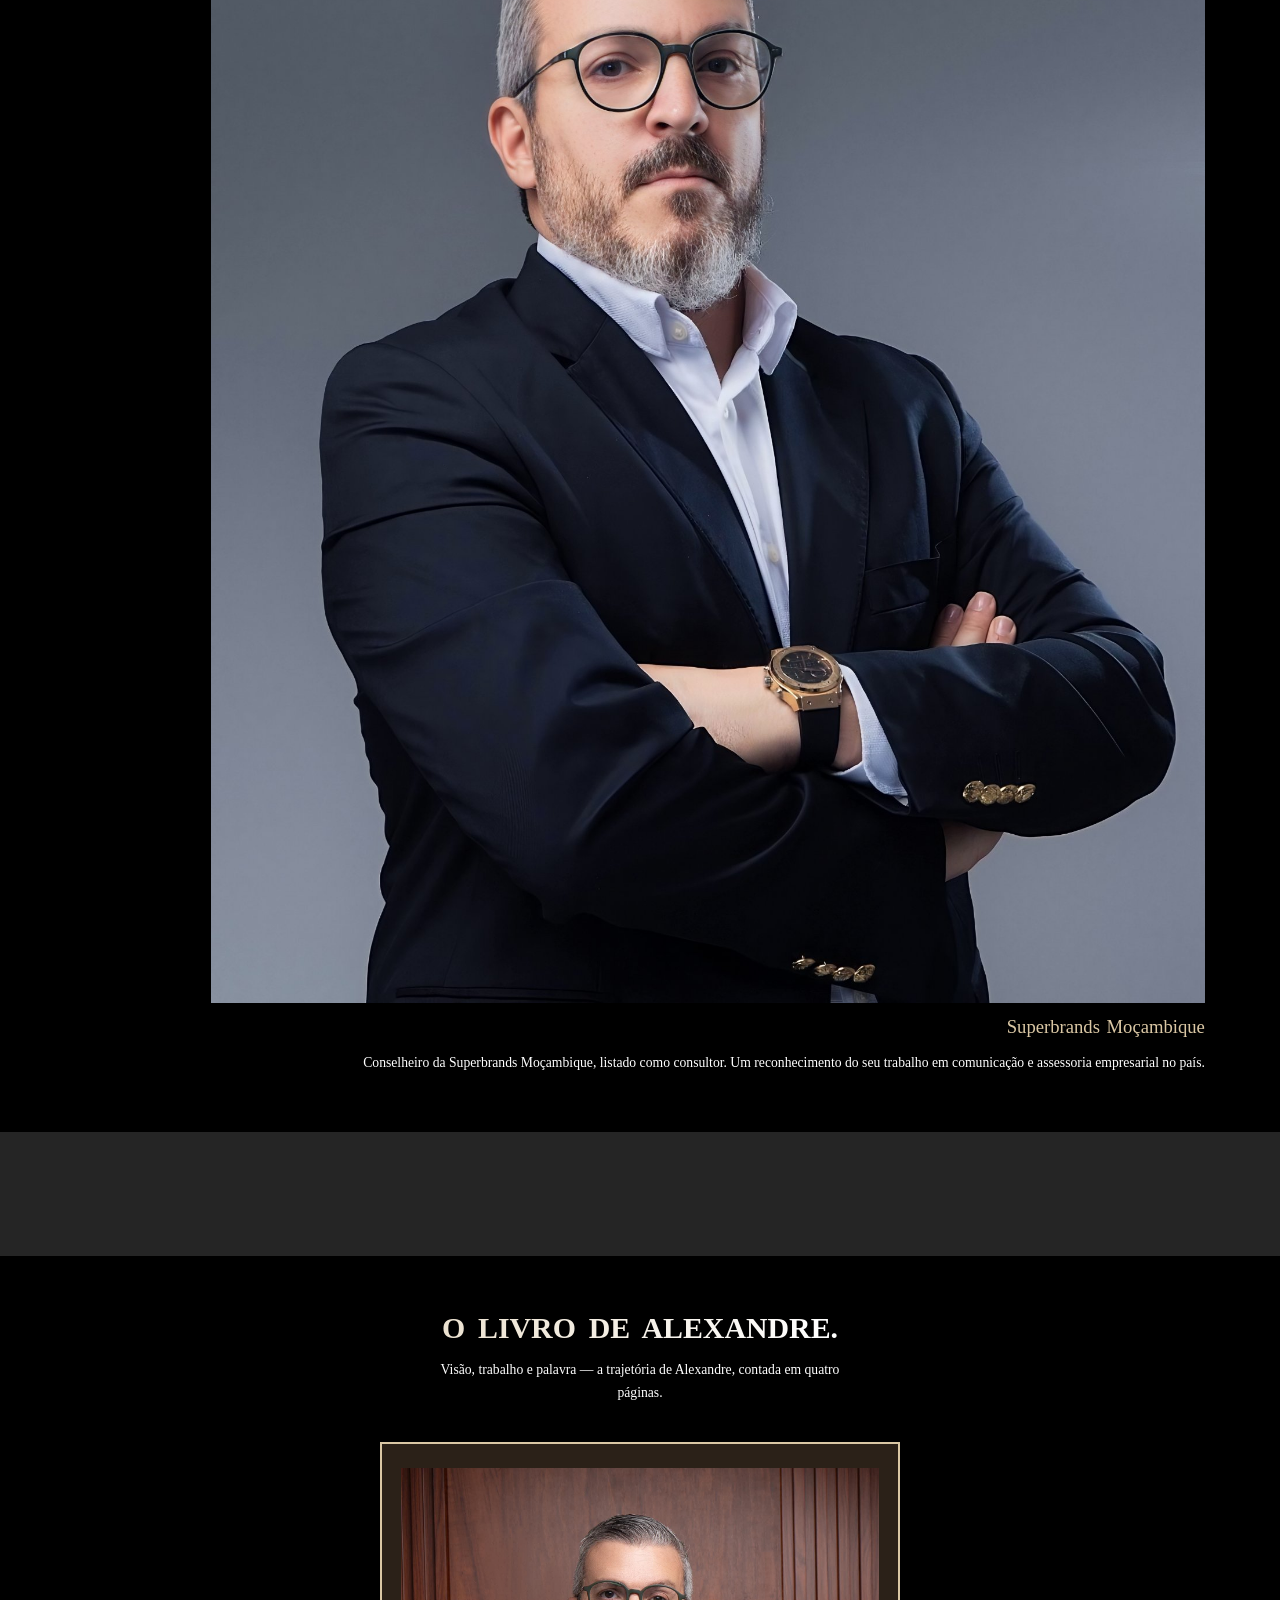
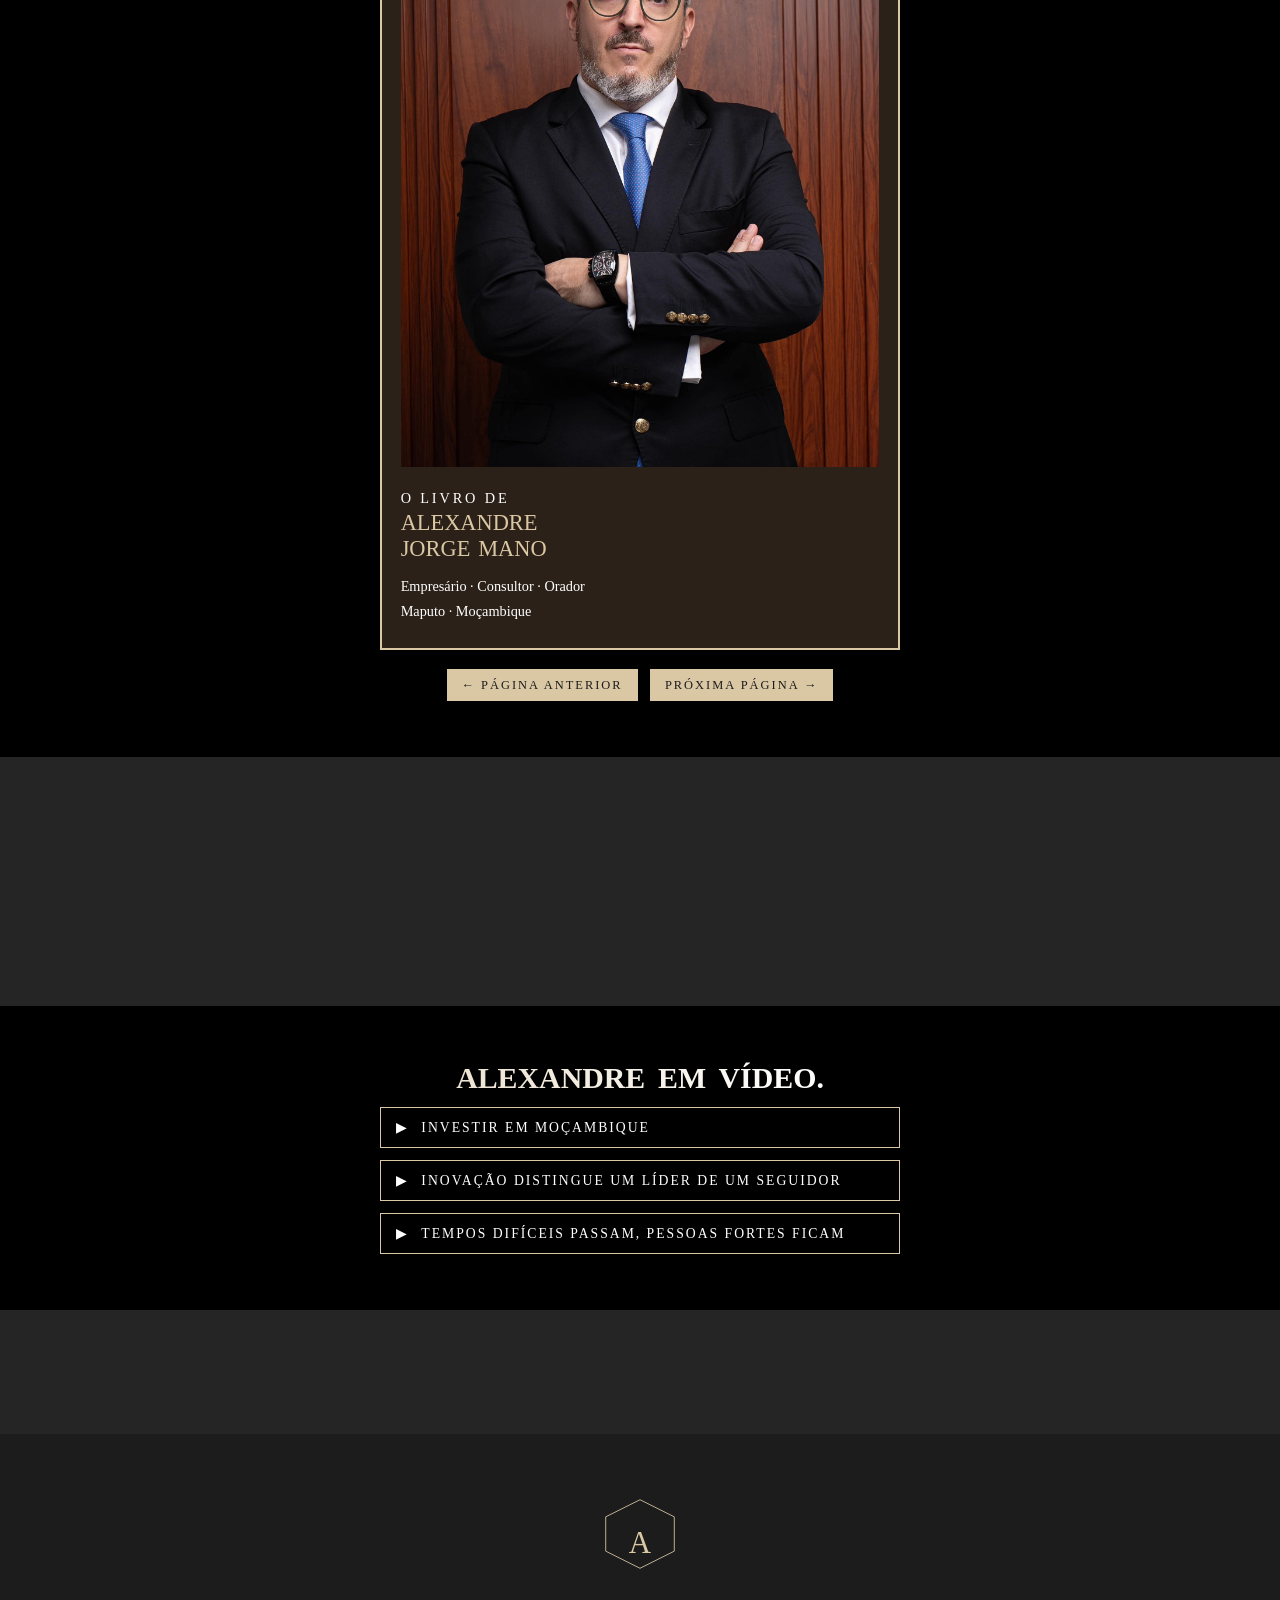
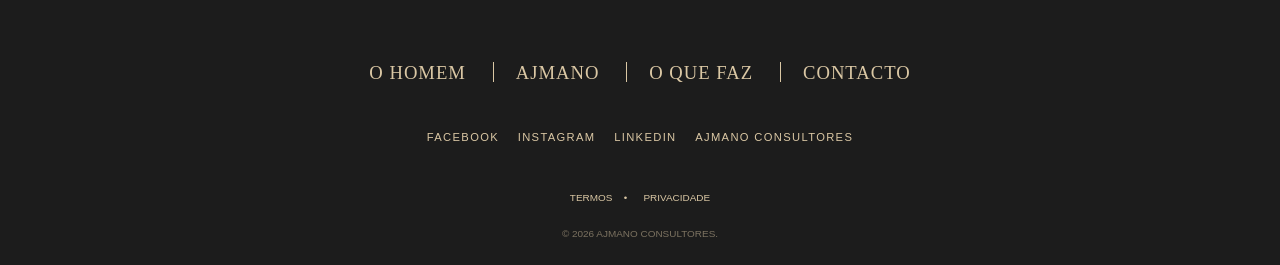
==== commit 13cc732f: "Corrigir ancoras, favicon e ligar admin" ====
--- a/index.html
+++ b/index.html
@@ -71,7 +71,6 @@
 <meta name="generator" content="WordPress 7.1.3">
 <link rel="shortlink" href="https://fernanda312.github.io/alexandre-jorge-mano/?p=12">
 <link rel="icon" href="images/retrato-fato-preto.jpg">
-<link rel="icon" href="images/Favicon-FDC-02-300x300.png" sizes="192x192">
 <link rel="apple-touch-icon" href="images/retrato-fato-preto.jpg">
 <meta name="msapplication-TileImage" content="images/retrato-fato-preto.jpg">
 <style id="wp-custom-css">
@@ -148,7 +147,7 @@
   
   
     <body class="wp-singular page-template-default page page-id-12 wp-theme-fine-dine-club" data-template="base.twig" style="">
-    <a class="skip-link screen-reader-text" href="#content">
+    <a class="skip-link screen-reader-text" href="#main">
       Skip to content
     </a>
 
@@ -462,12 +461,13 @@
         </div>
       </section>
 
+      <span id="faz"></span>
       <section id="projetos" class="aj-section">
         <div class="container">
           <h2 class="aj-title">Os Projetos.</h2>
           <p class="aj-intro">Consultoria, investimento e palcos de influência — o trabalho de Alexandre, em Moçambique e além.</p>
           <div class="aj-projetos">
-            <article class="aj-projeto">
+            <article class="aj-projeto" id="ajmano">
               <img src="images/retrato-fato-preto.jpg" alt="Alexandre, fato preto">
               <h3>AJMANO Consultores</h3>
               <p>AJMANO Consulting &amp; Advisory, Lda, em Maputo. Facilita o investimento em Moçambique: assessoria estratégica, oportunidades, projetos e apoio legal, fiscal e regulamentar. Site: ajmano.com. Email: info@ajmano.com.</p>
@@ -609,4 +609,5 @@
 <script src="js/scroll-fix.js?v=1"></script>
 <link rel="stylesheet" href="css/aj-sections.css?v=22">
 <script src="js/aj-sections.js?v=8"></script>
+<script src="js/aj-admin.js?v=1"></script>
 </body></html>
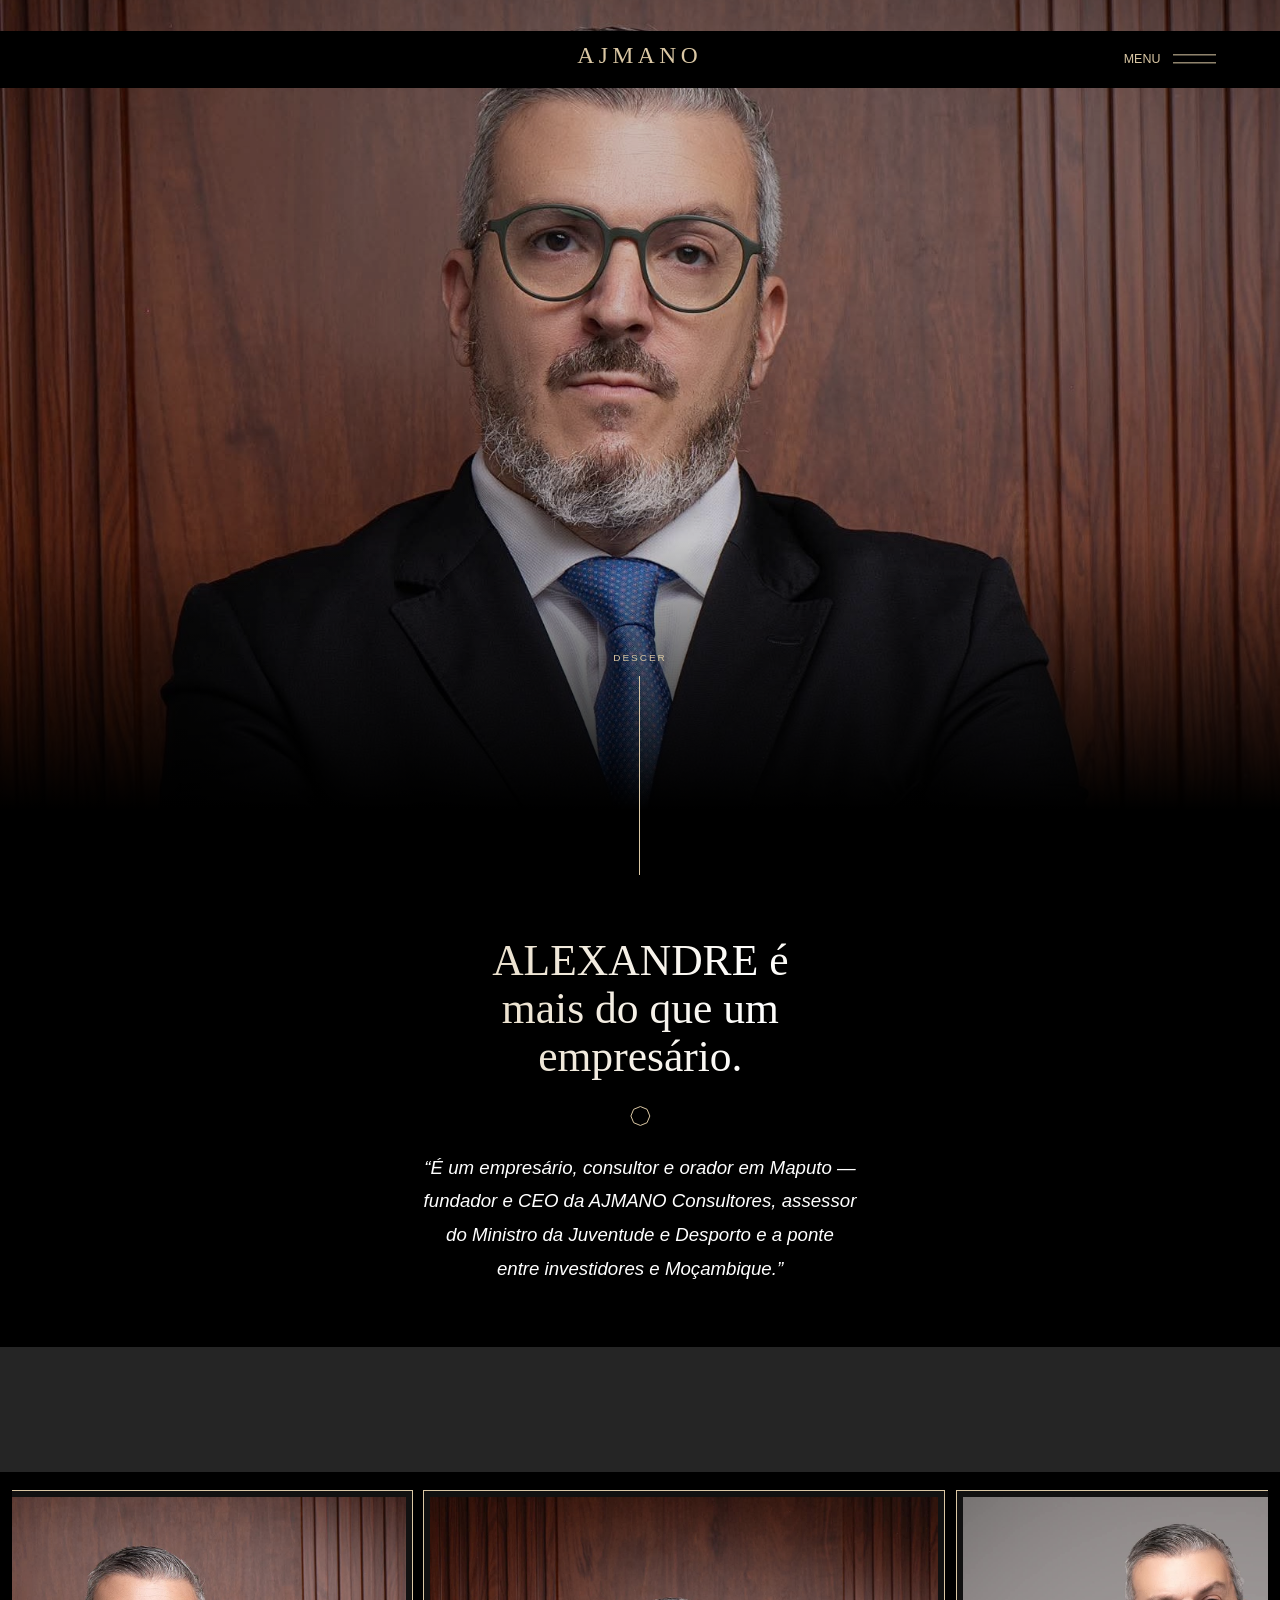
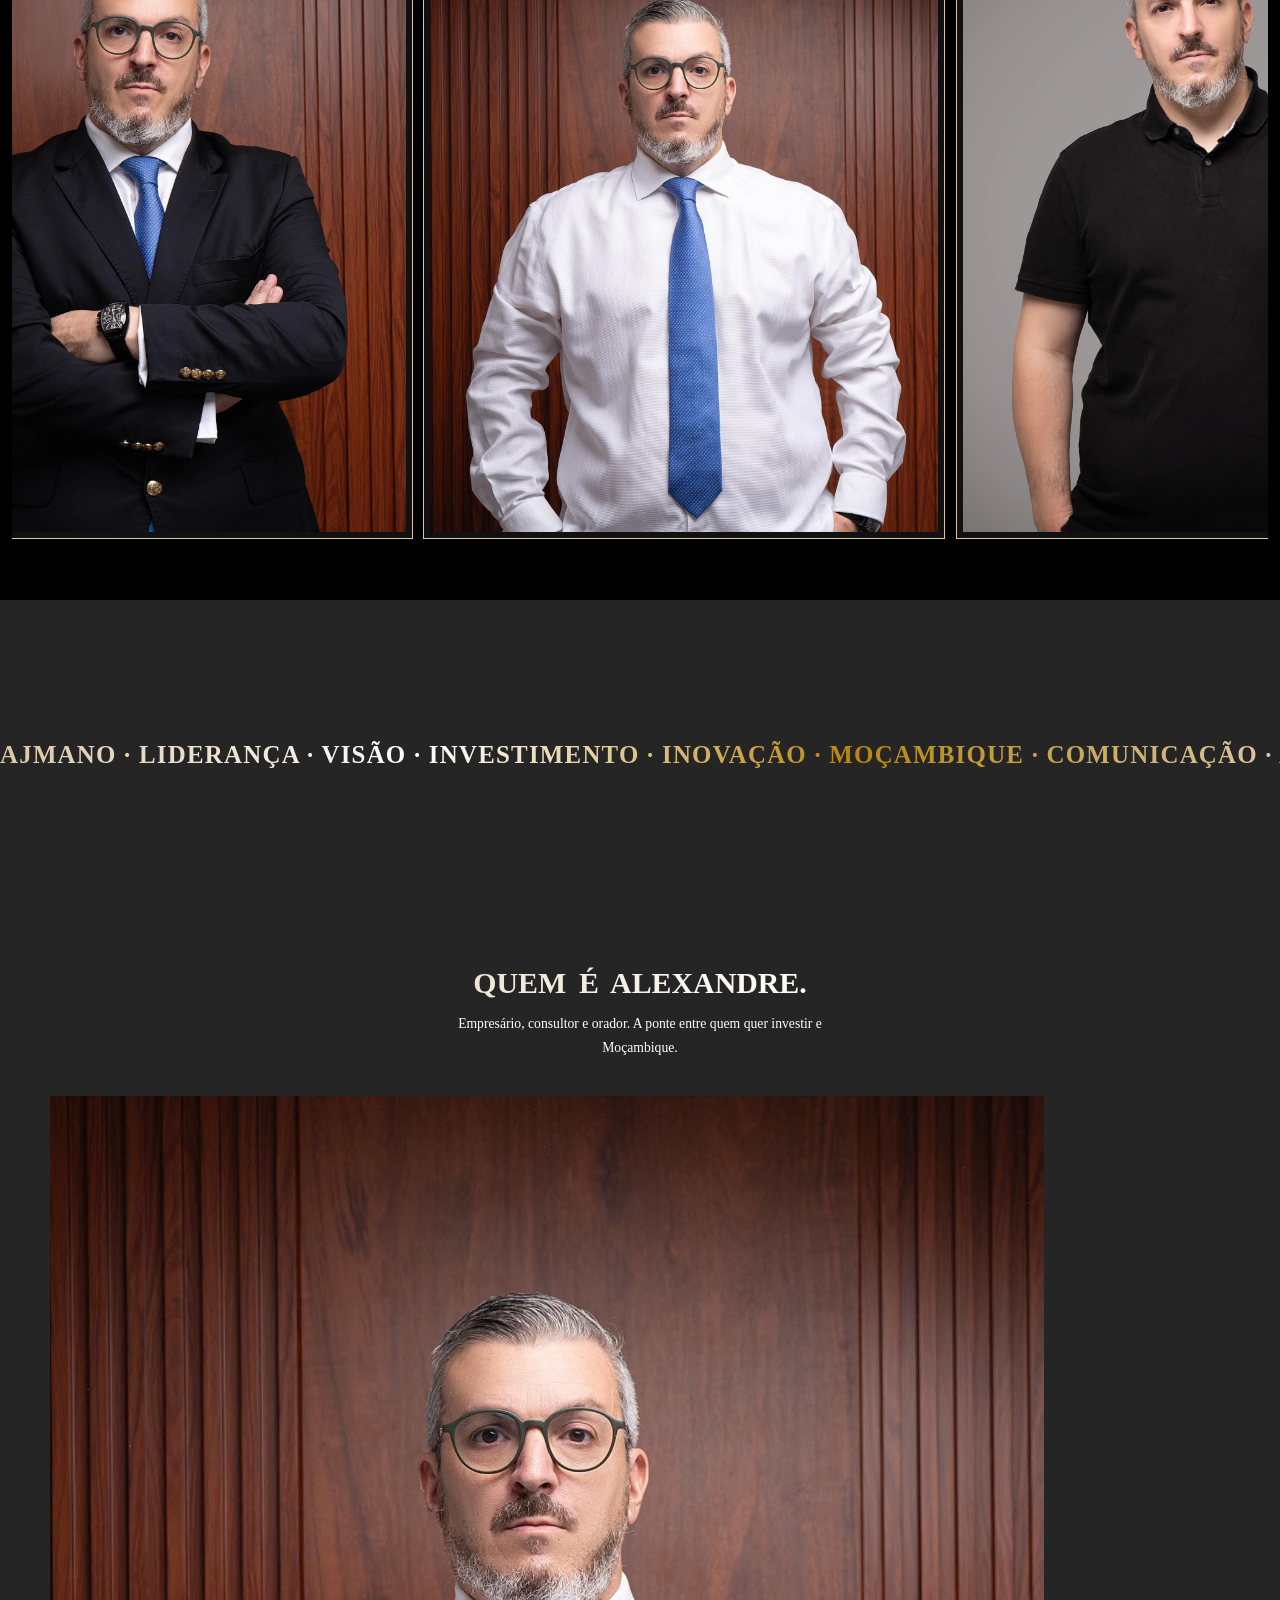
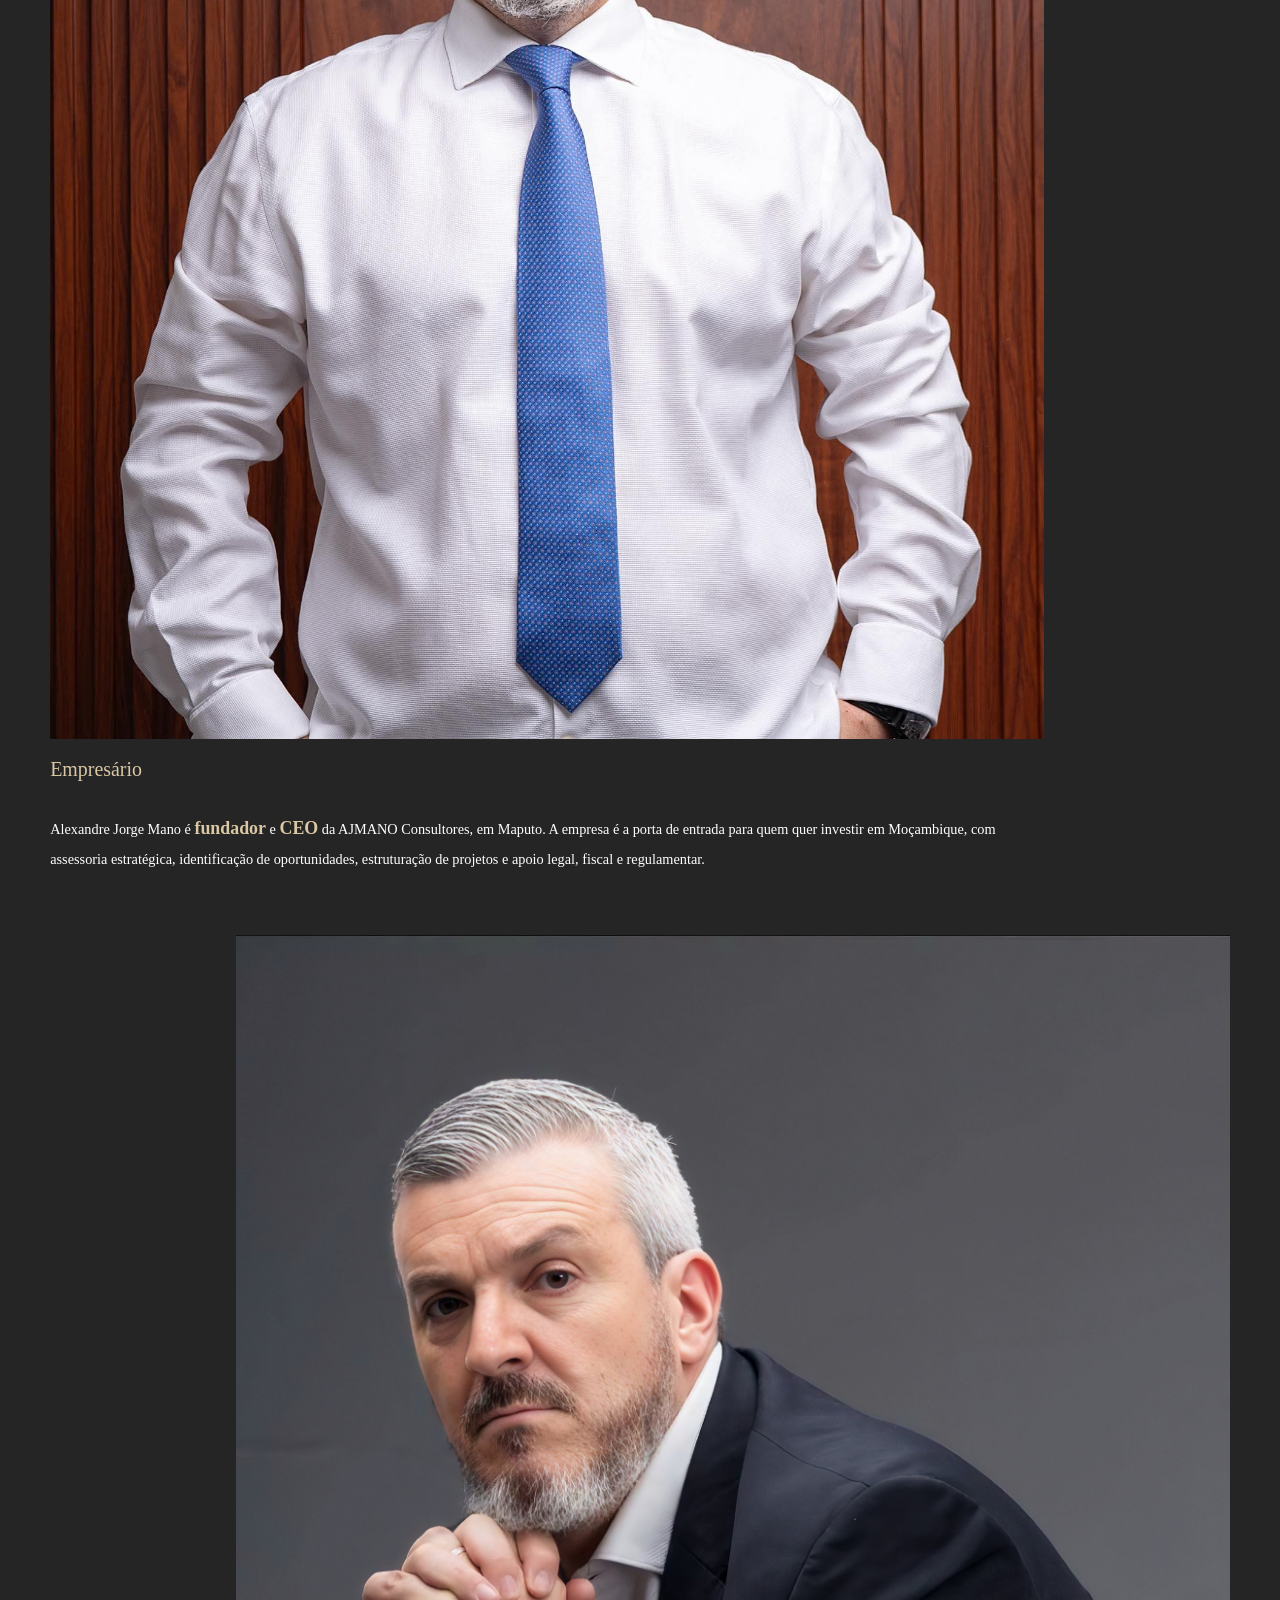
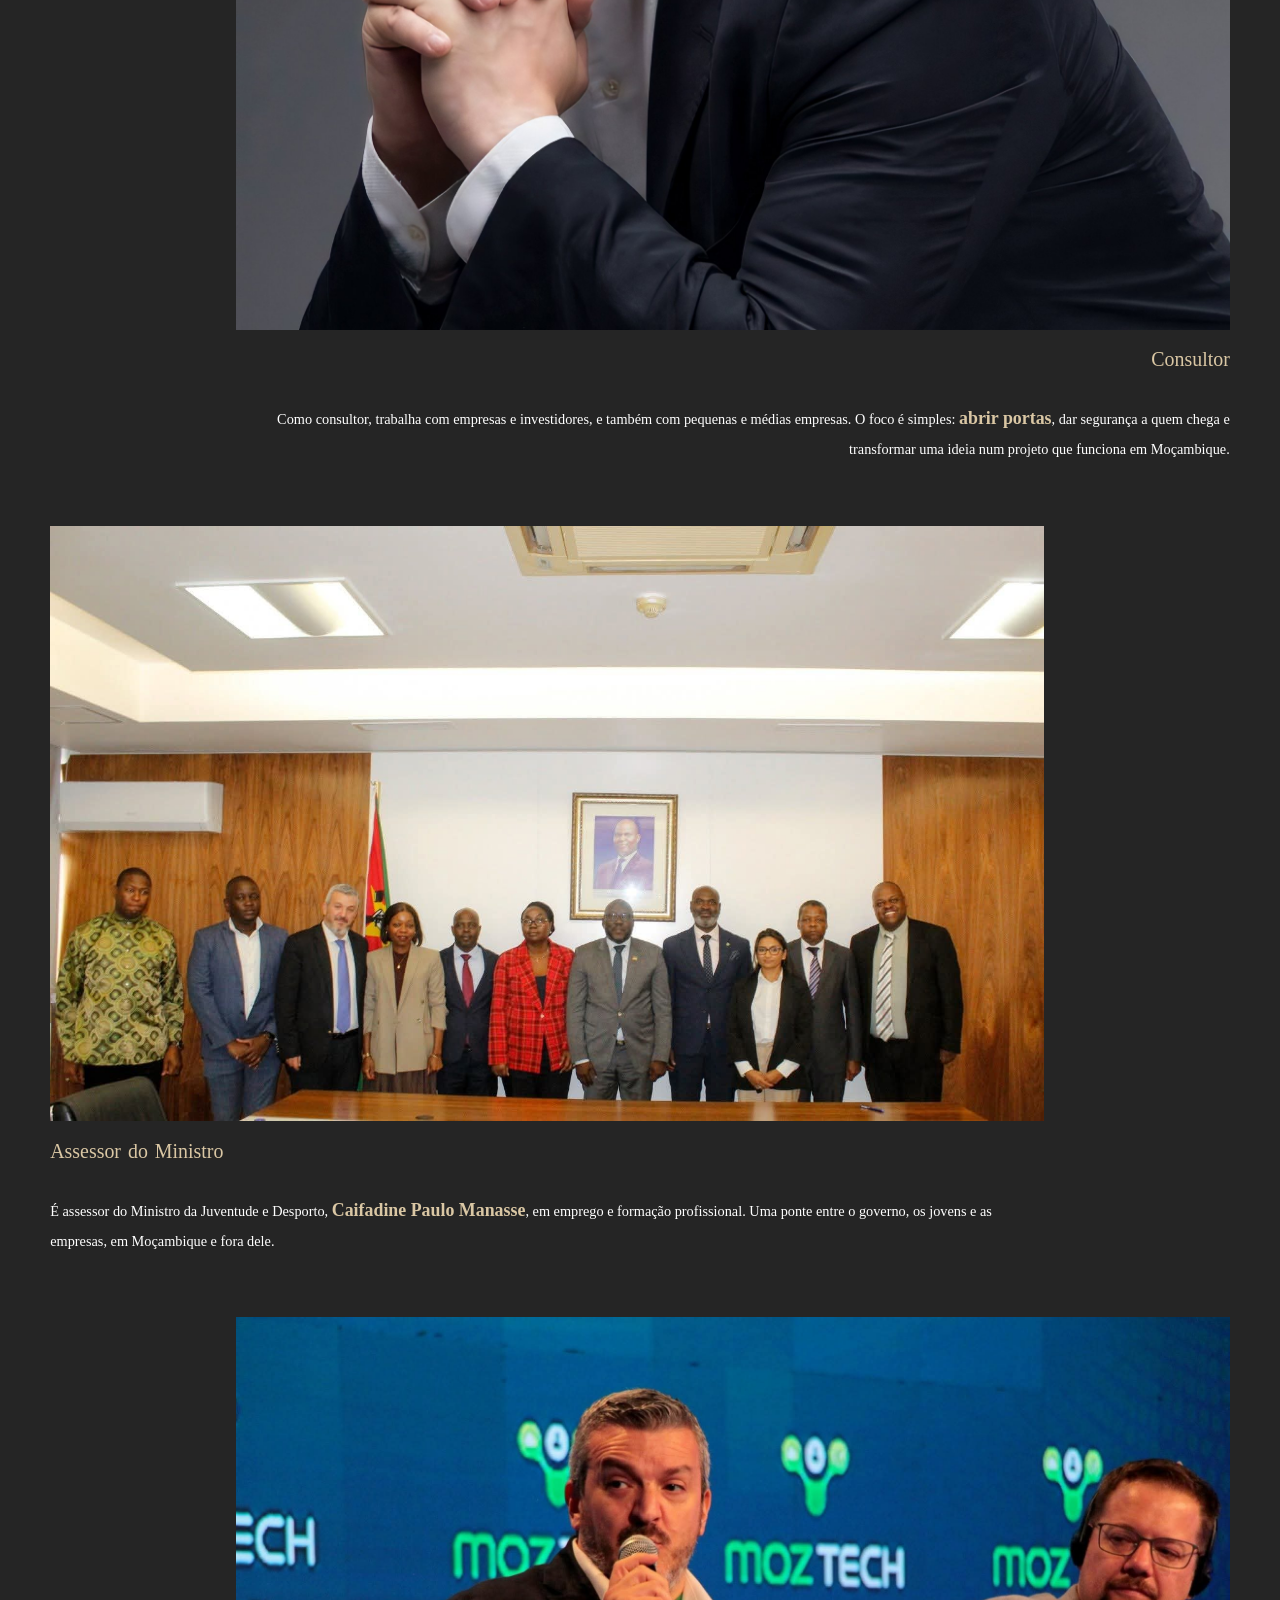
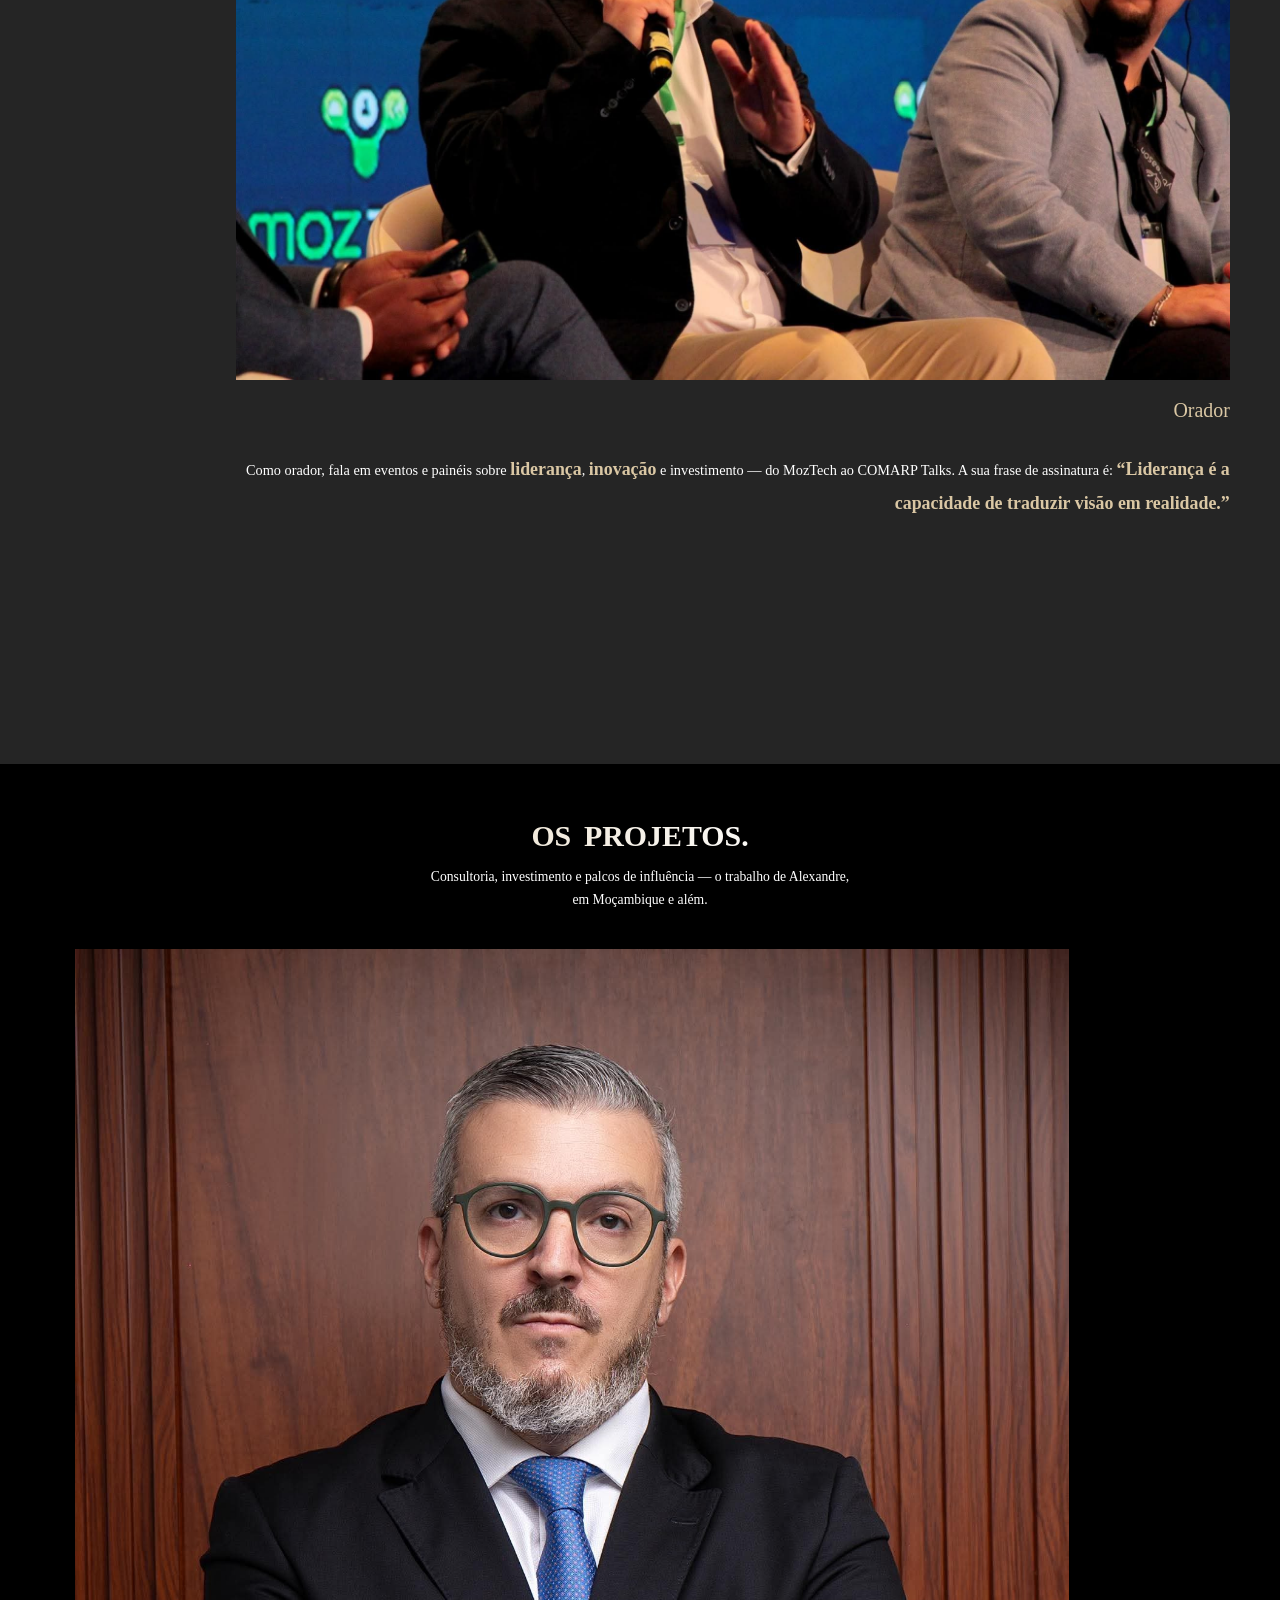
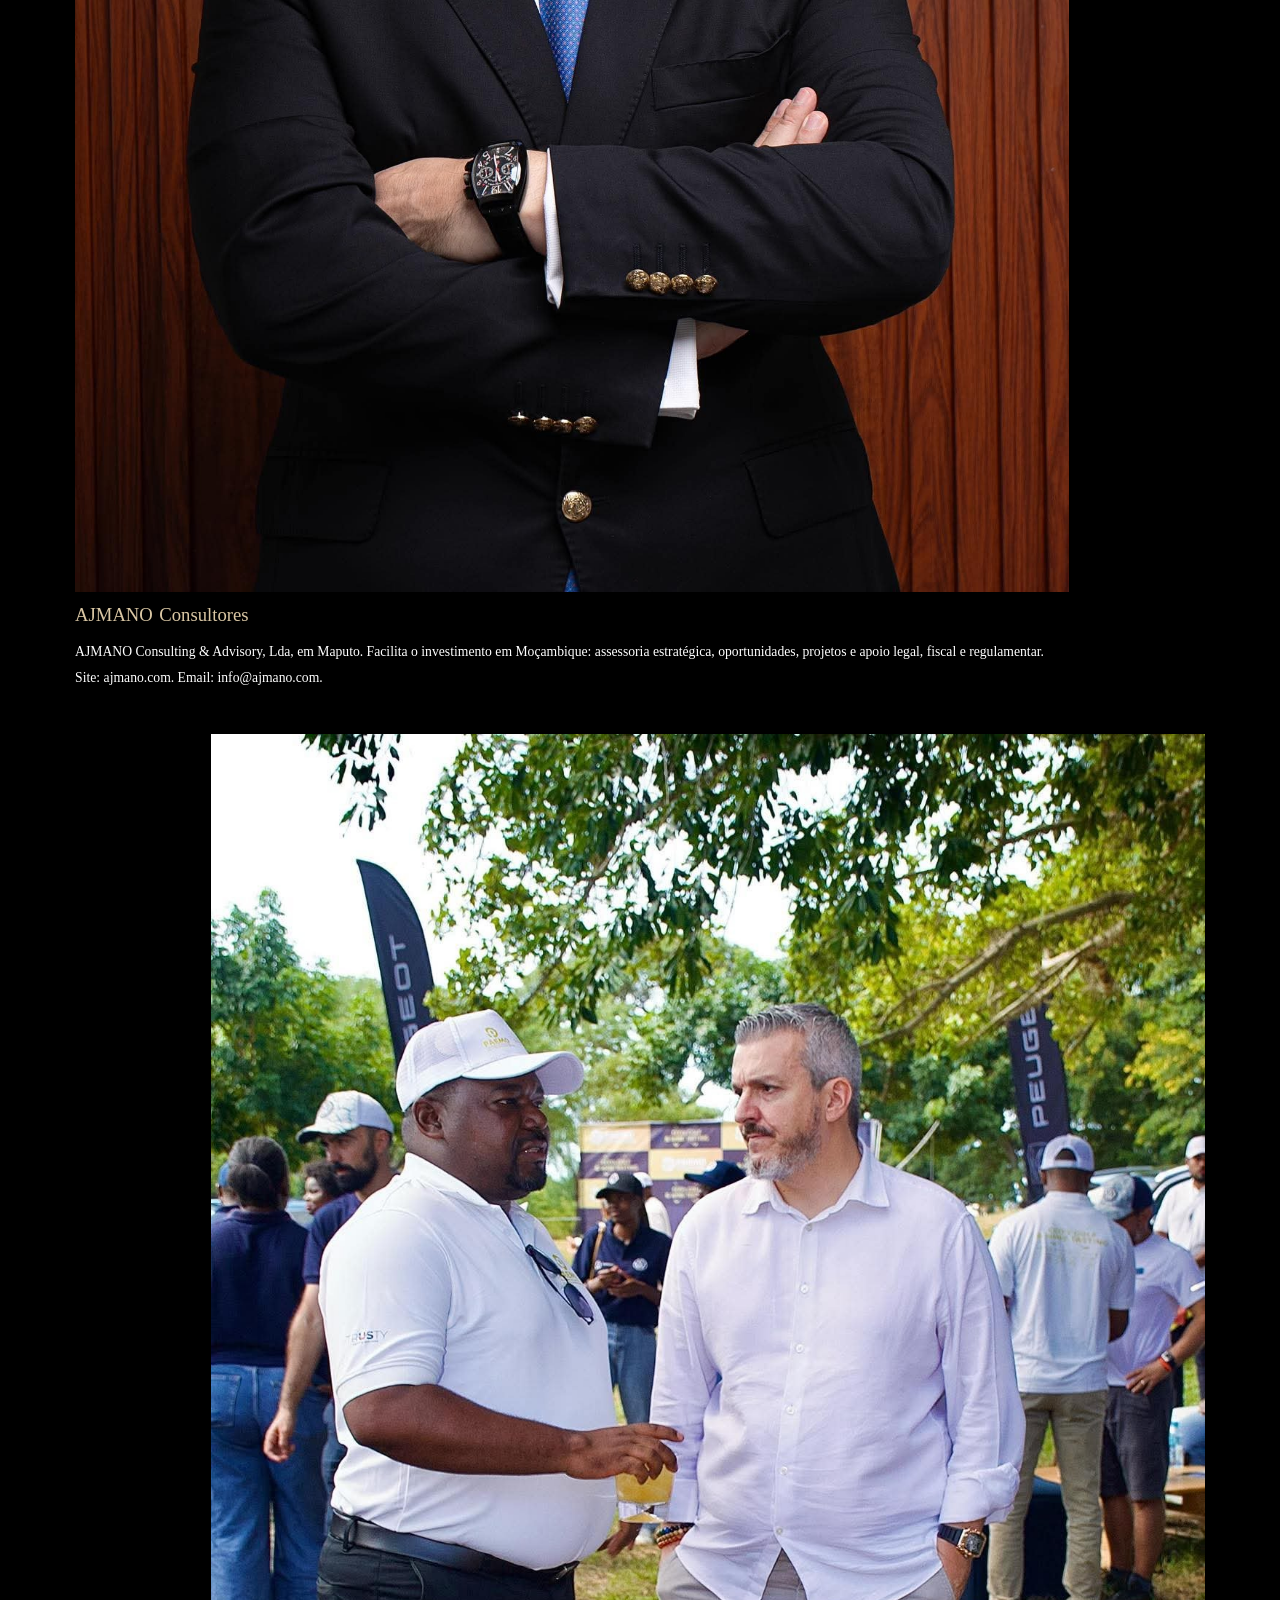
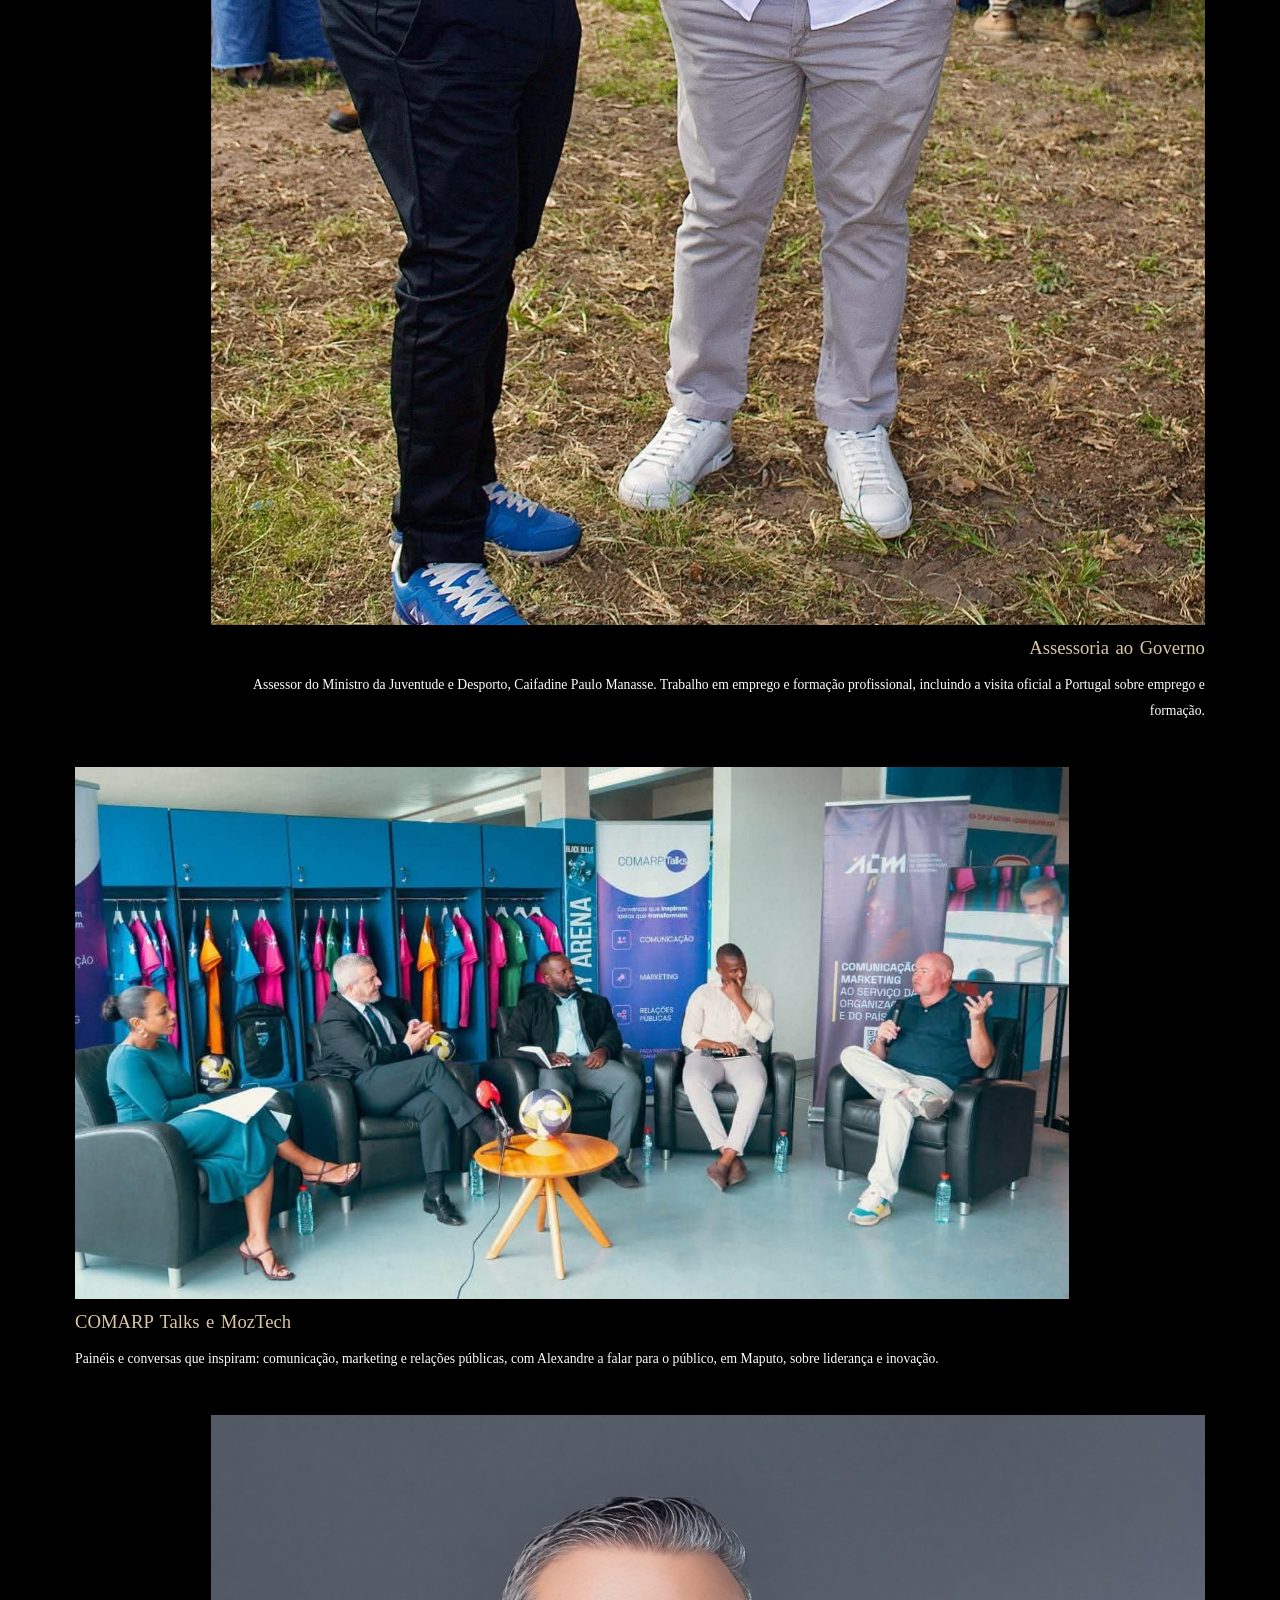
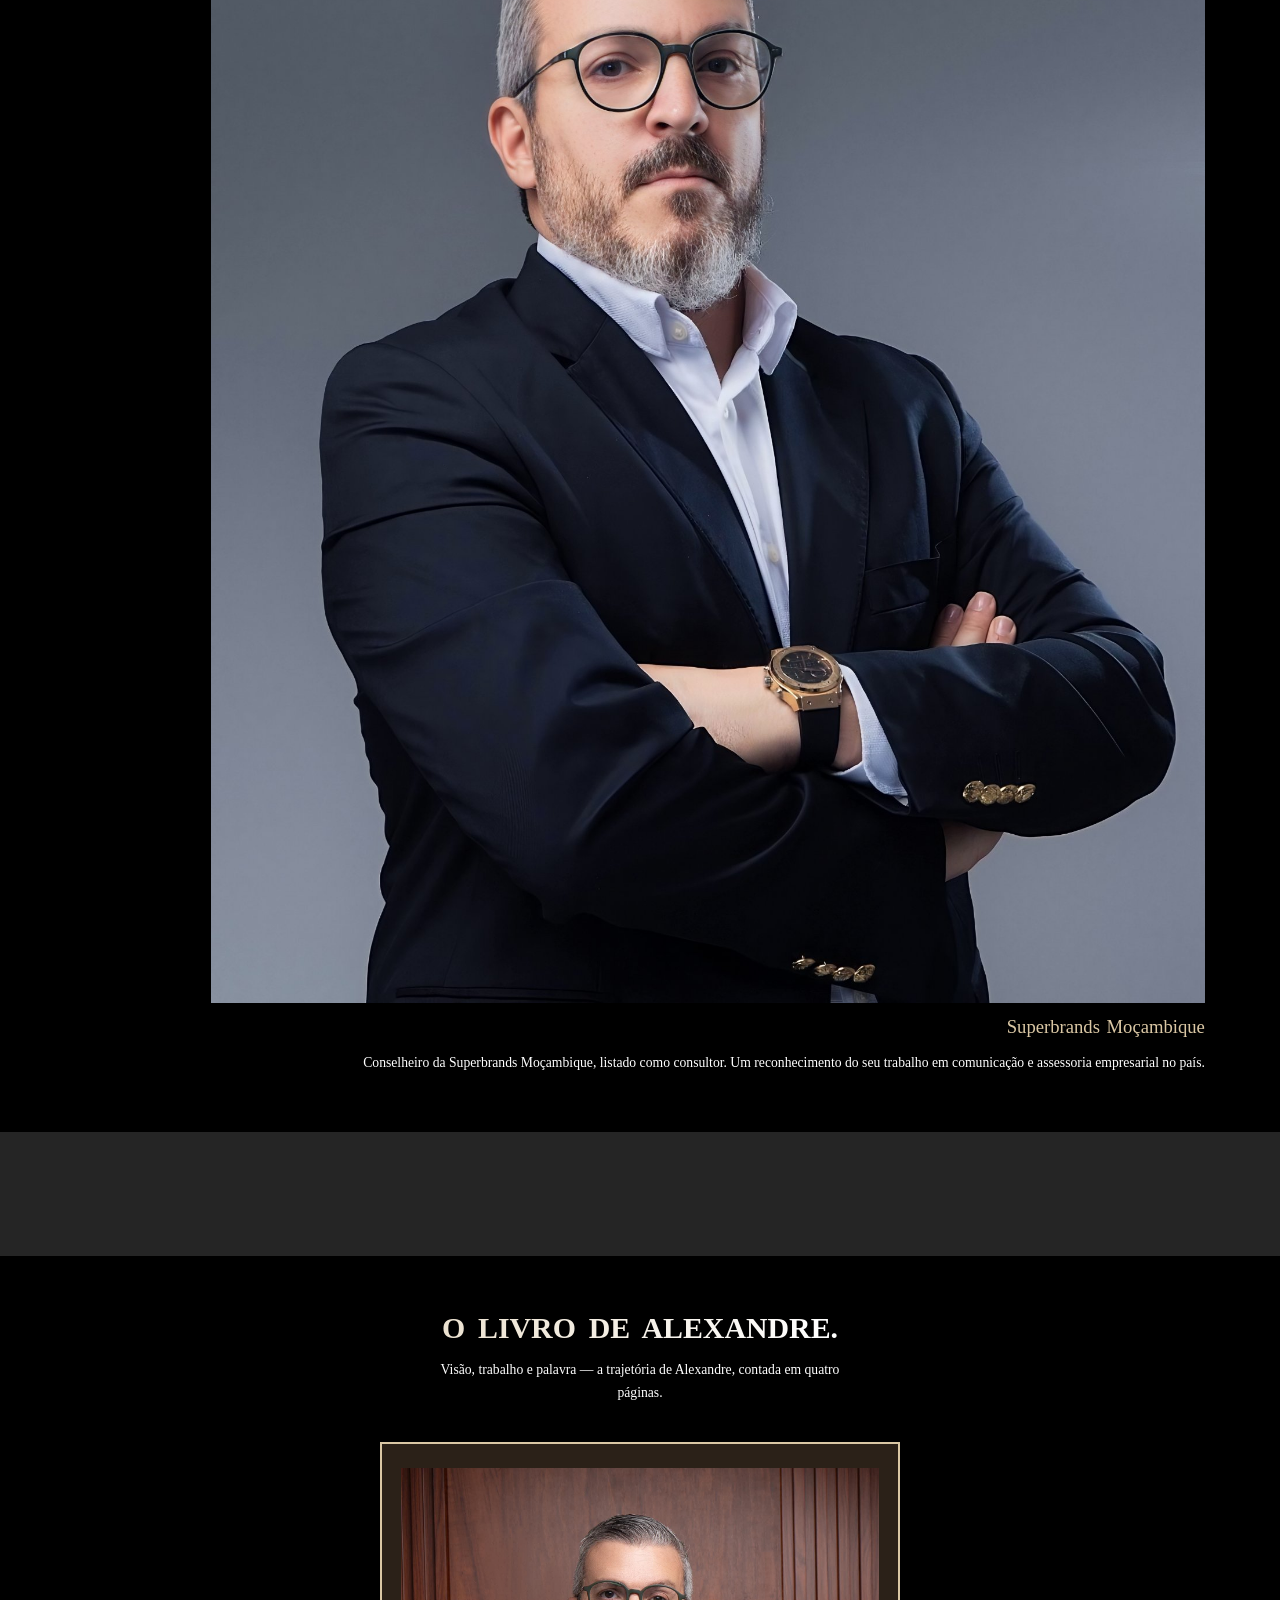
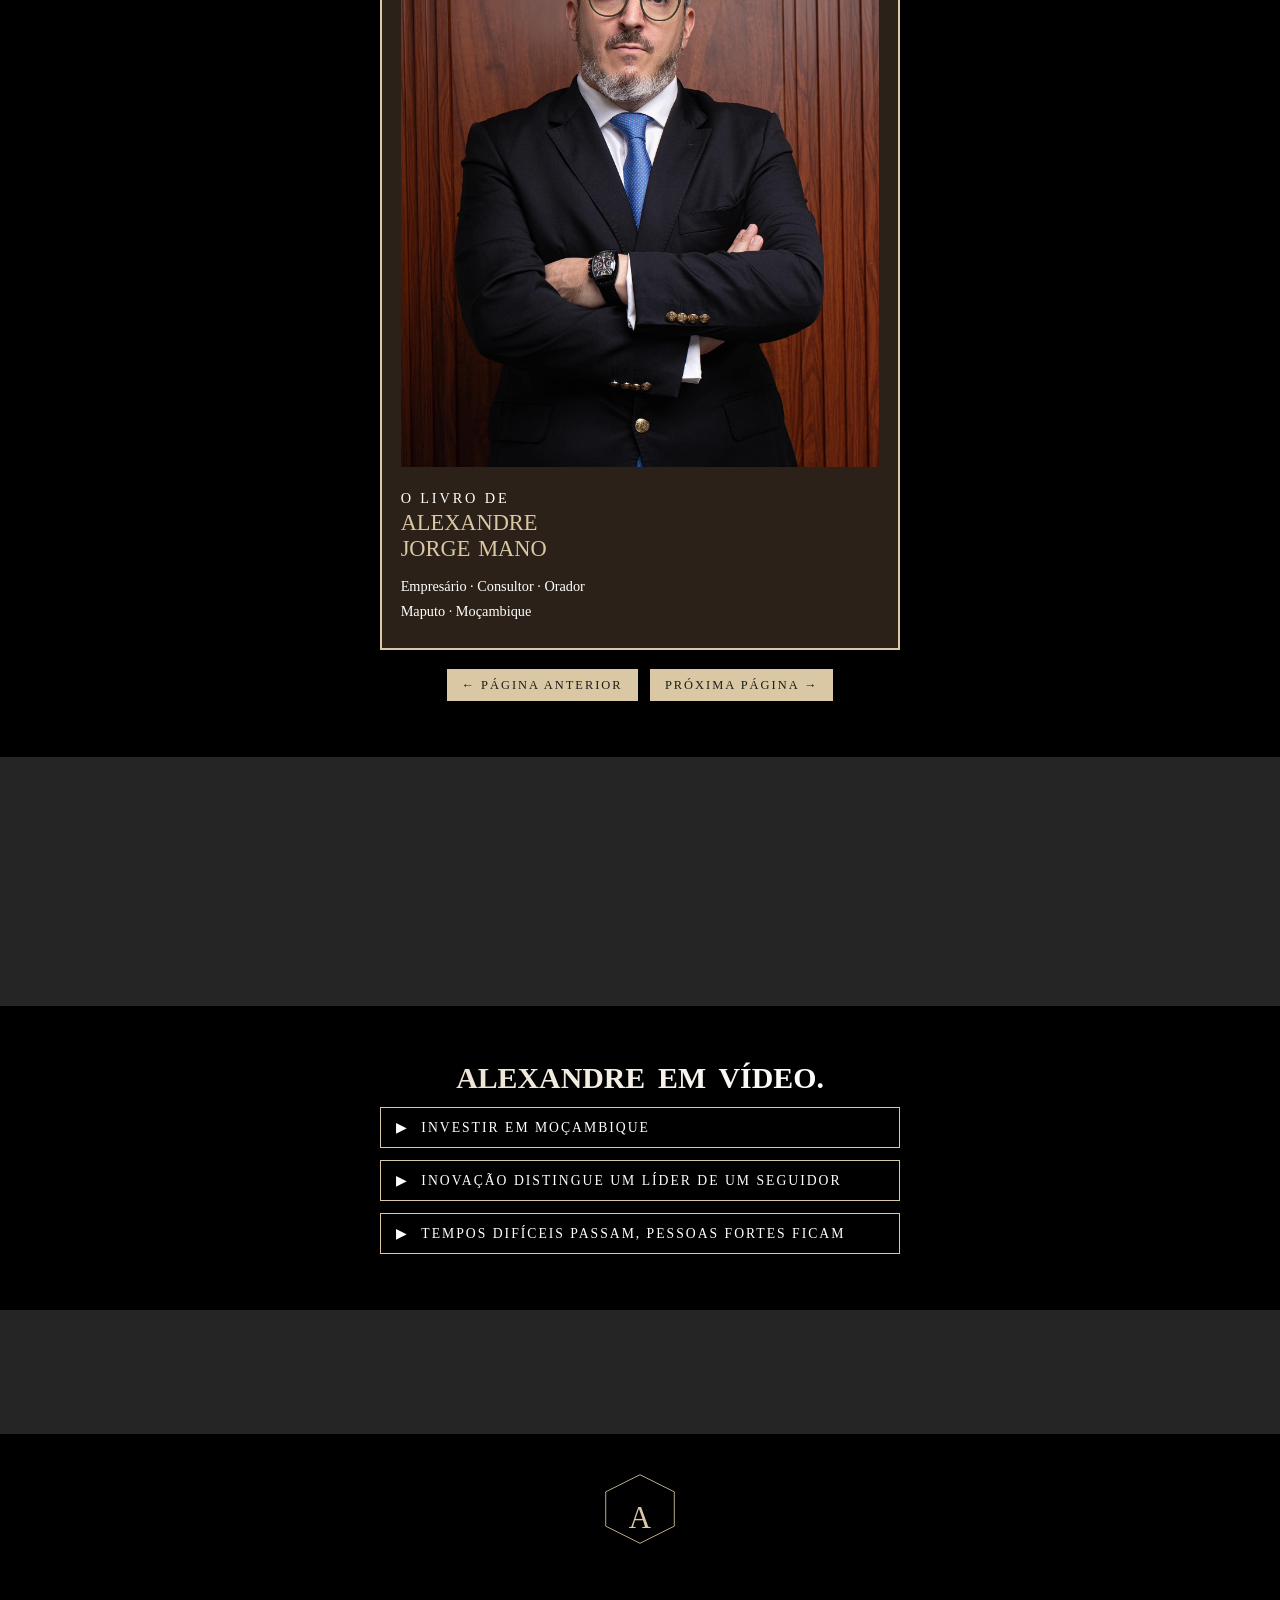
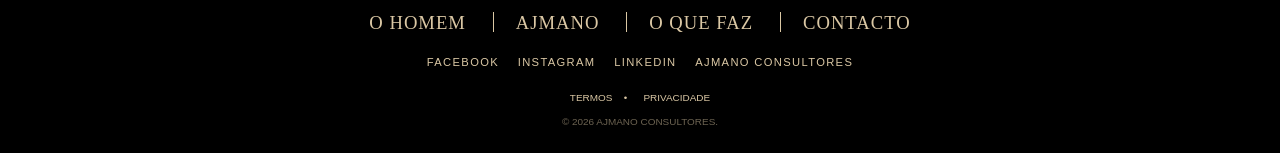
==== commit 737249f8: "Ligar css v23 rodape preto" ====
--- a/index.html
+++ b/index.html
@@ -607,7 +607,7 @@
 
 <canvas id="scene" data-engine="three.js r160" width="1080" height="2252" style="width: 384px; height: 801px;"></canvas><div class="scene-background"></div><link rel="stylesheet" href="css/scroll-fix.css?v=1">
 <script src="js/scroll-fix.js?v=1"></script>
-<link rel="stylesheet" href="css/aj-sections.css?v=22">
+<link rel="stylesheet" href="css/aj-sections.css?v=23">
 <script src="js/aj-sections.js?v=8"></script>
 <script src="js/aj-admin.js?v=1"></script>
 </body></html>
--- a/css/aj-sections.css
+++ b/css/aj-sections.css
@@ -171,3 +171,11 @@
 /* Só o fim da página: sem espaço vazio depois do rodapé */
 #scene, .scene-background { display: none !important; height: 0 !important; }
 #footer { margin-bottom: 0 !important; padding-bottom: 2rem !important; }
+
+/* Correção da revisão: cabeçalho com fundo preto, para o AJMANO não ficar por cima do texto ao arrastar */
+header { background: #000 !important; }
+
+/* Só o rodapé: fundo preto como o resto (não cinzento) e sem o vazio grande por dentro */
+#footer { background: #000 !important; padding: 2rem 0 !important; }
+#footer .footer-nav { margin: 2rem 0 !important; }
+#footer .footer-policies { margin-top: 2rem !important; margin-bottom: 1rem !important; }
